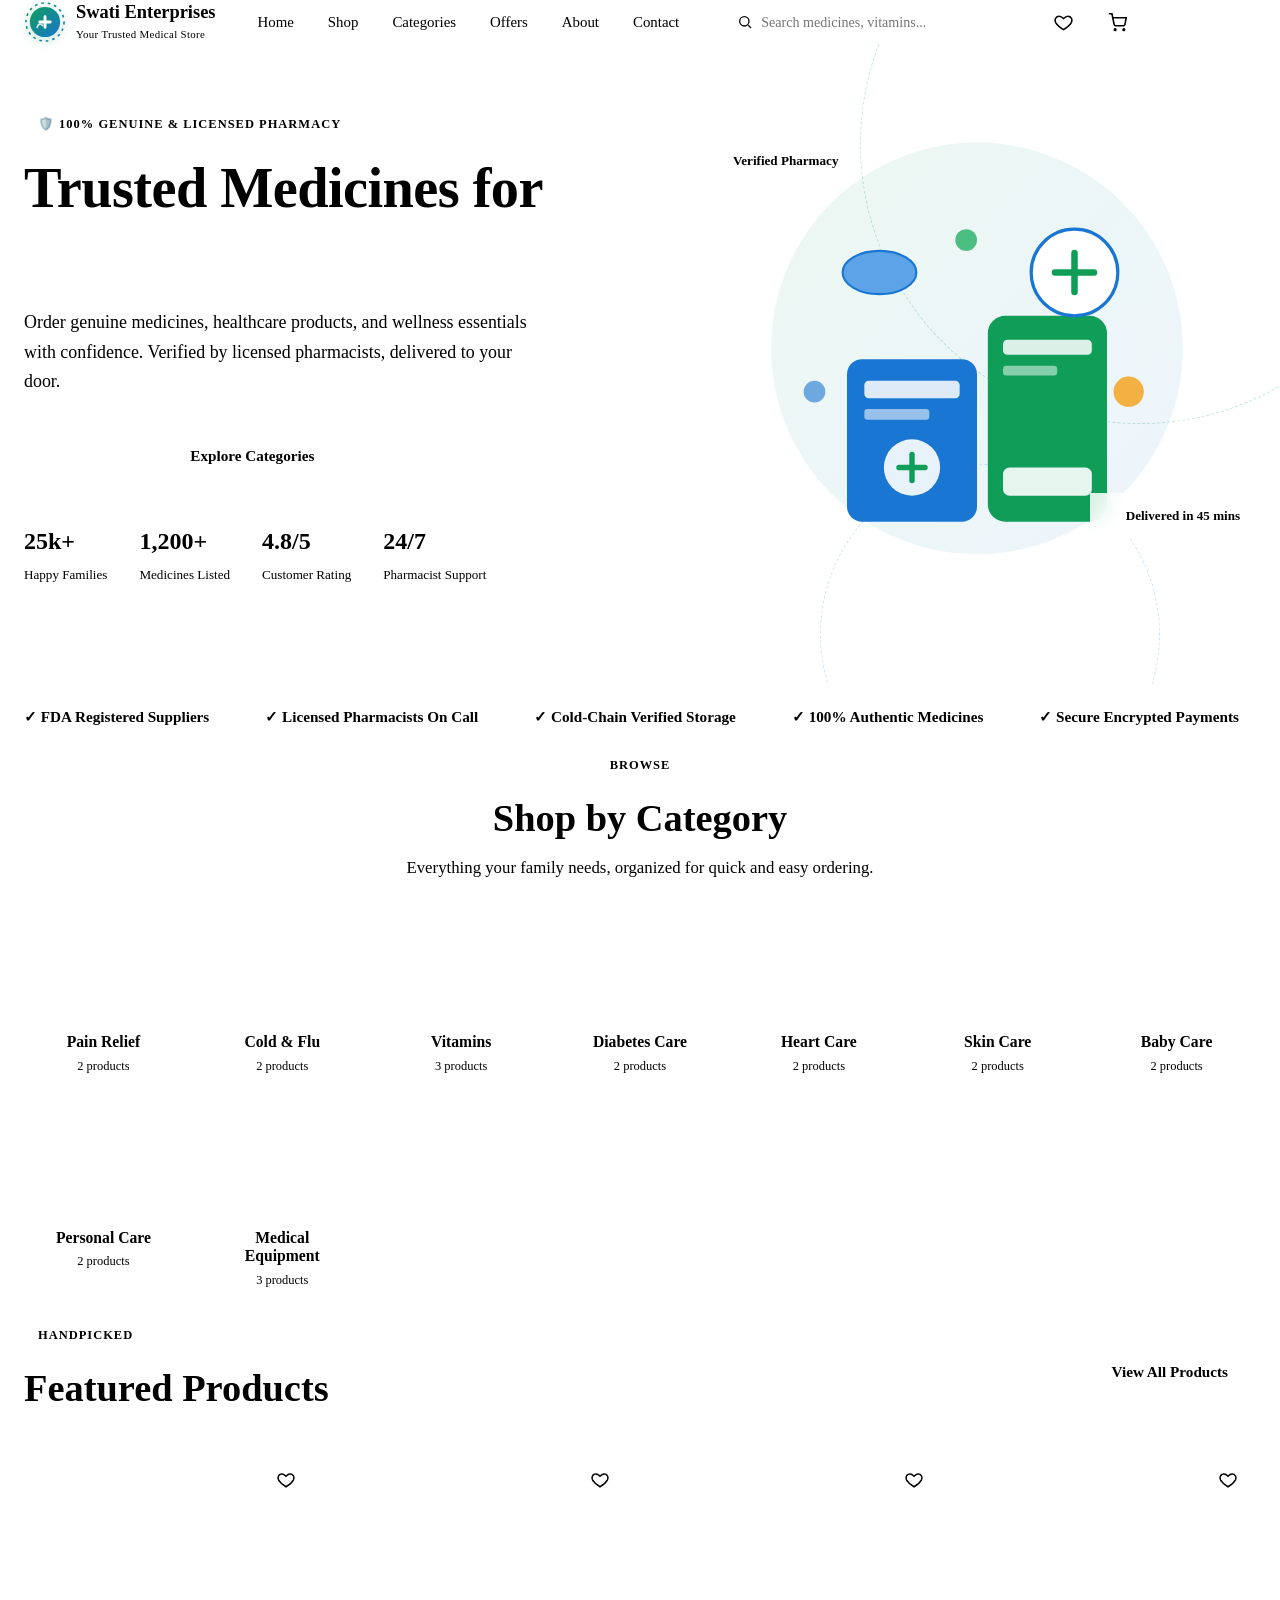
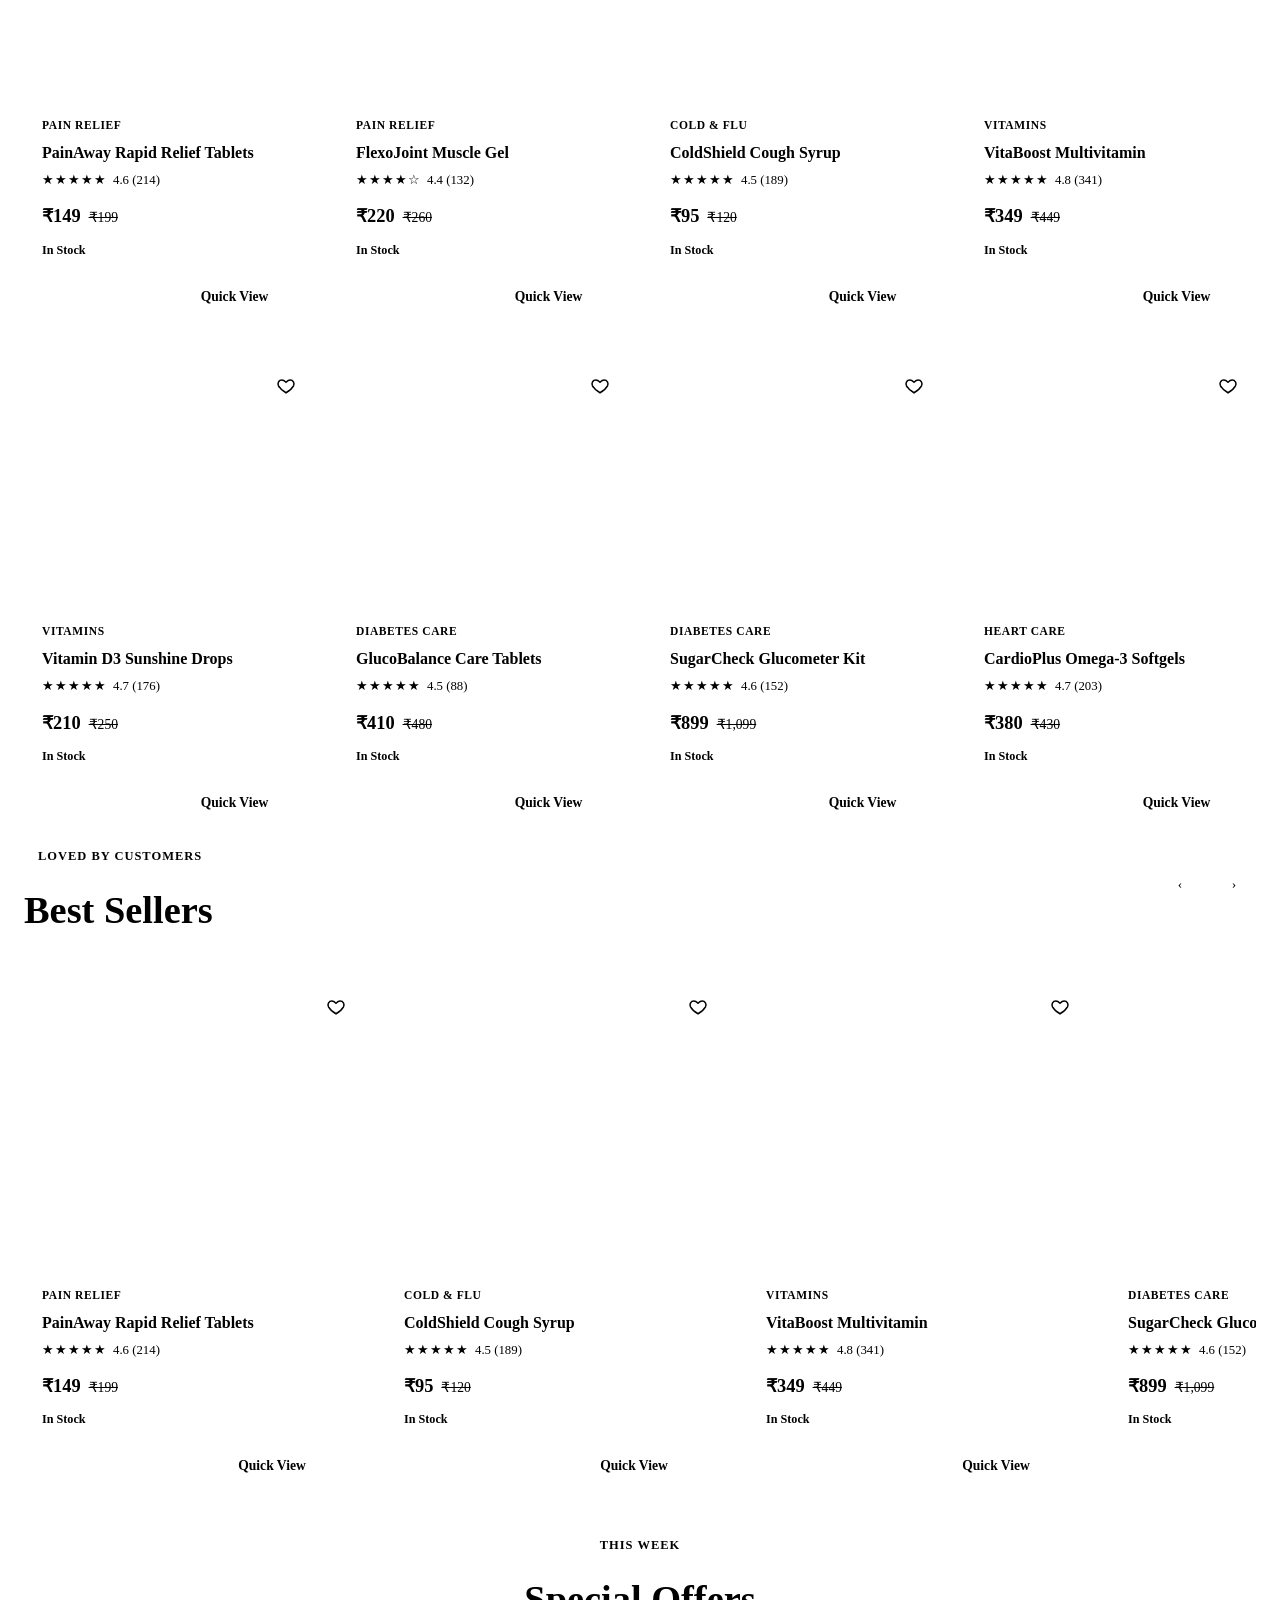
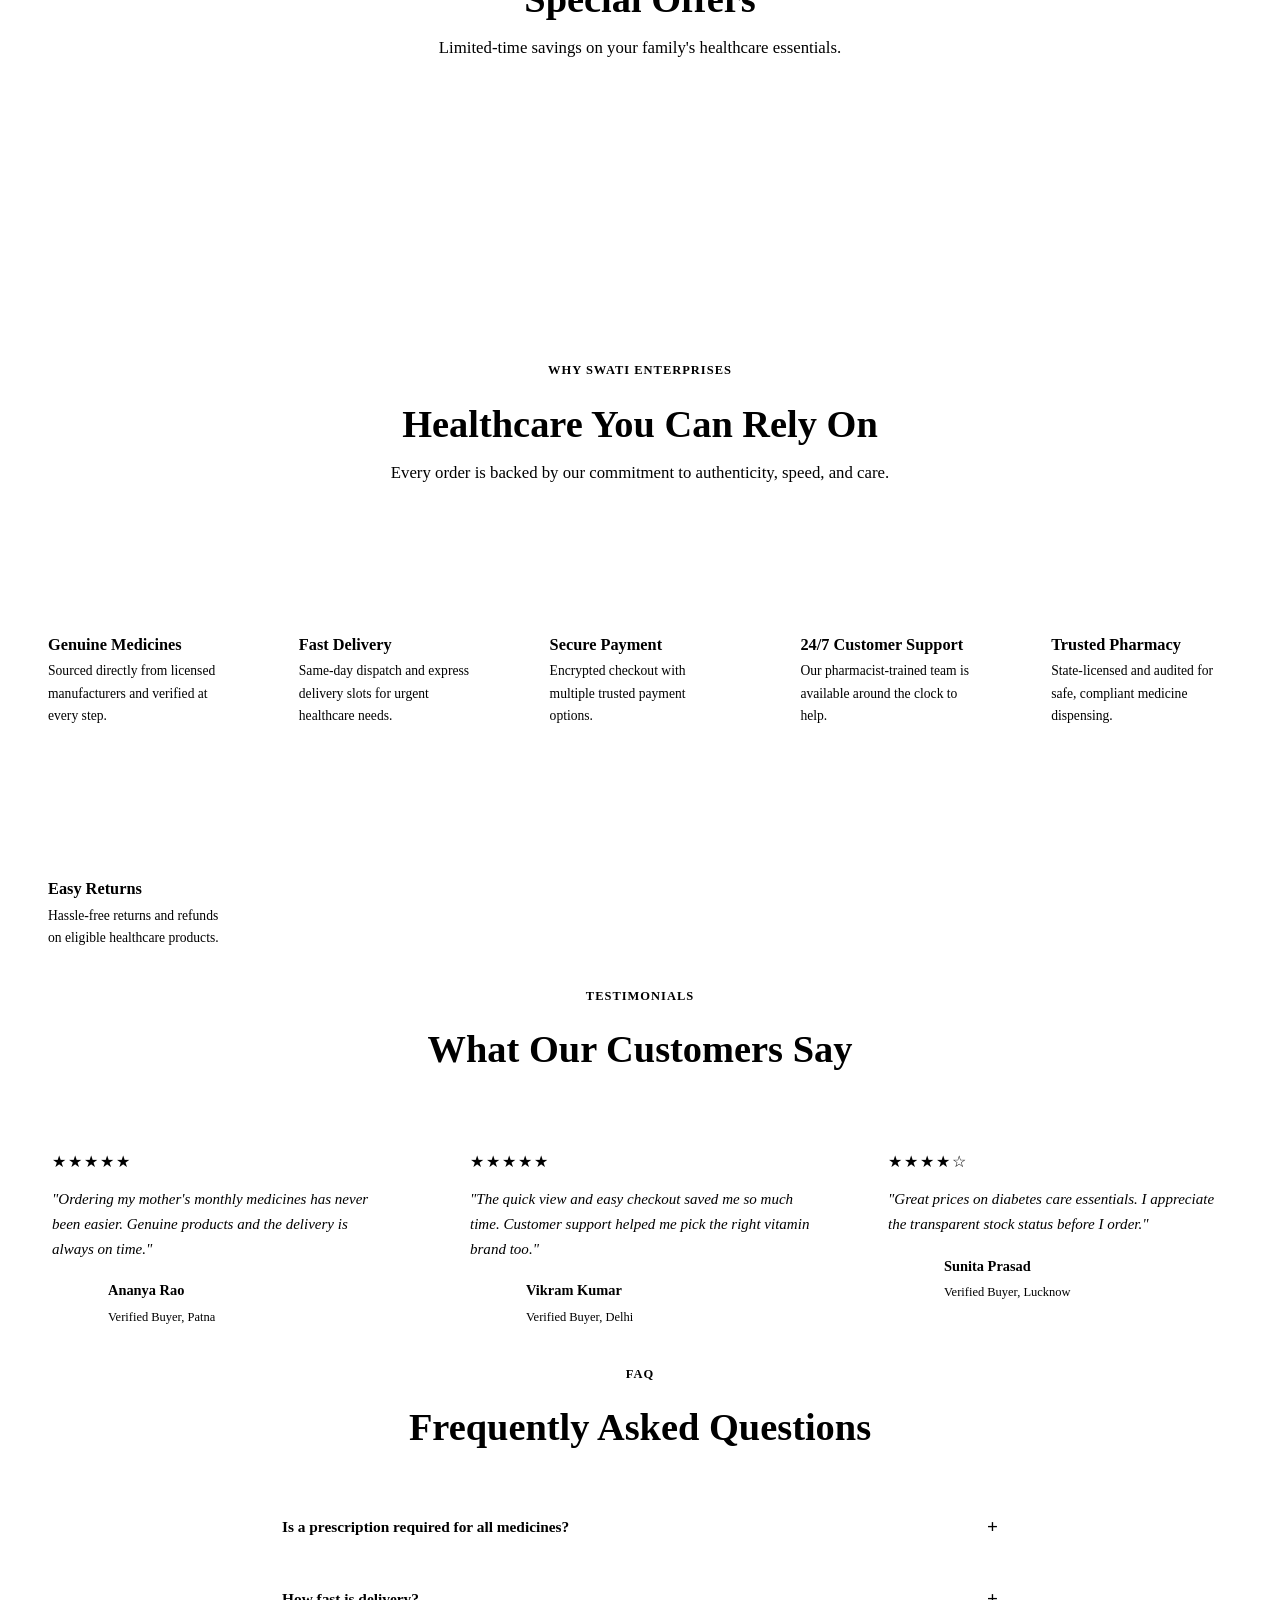
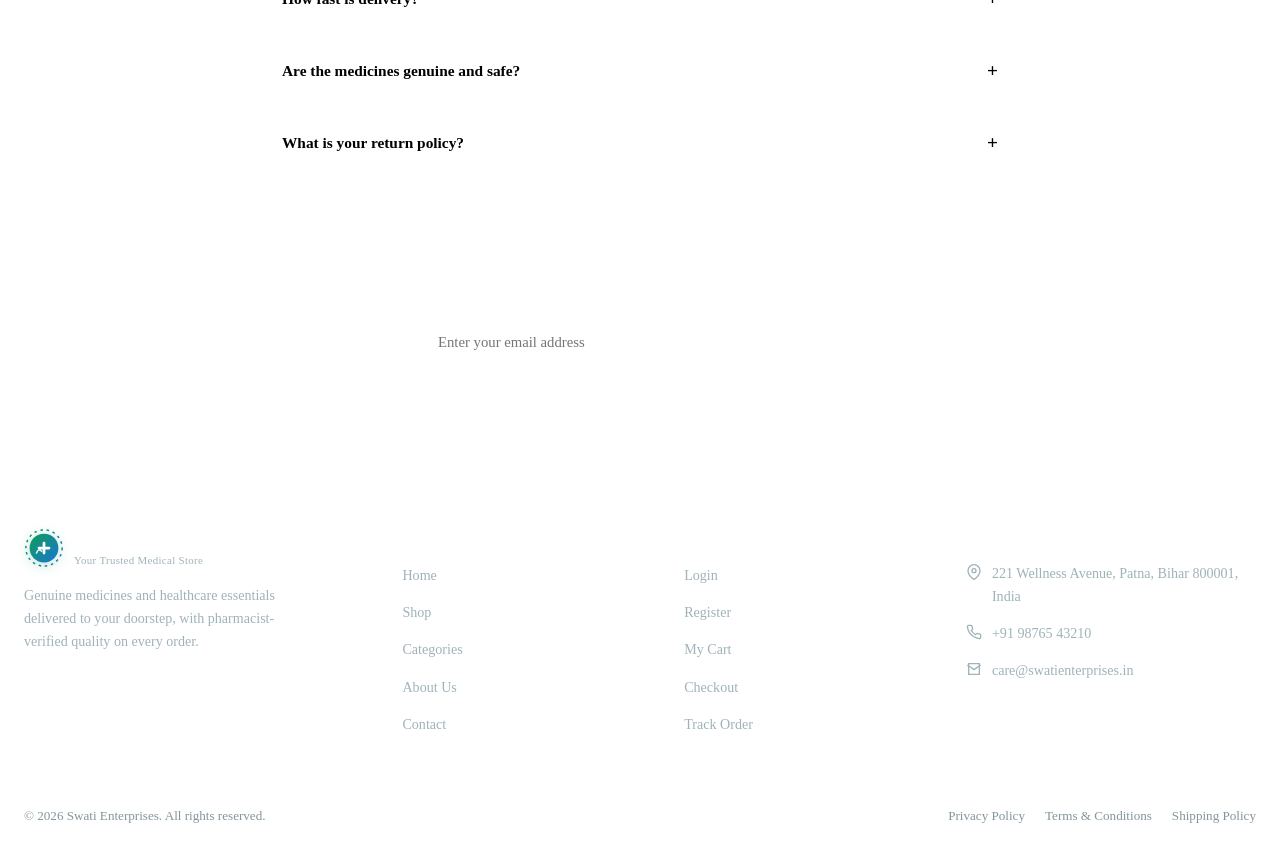
==== index.html @ 9cc84d01 "Initial commit Created from https://vercel.com/new" ====
<!DOCTYPE html>
<html lang="en">
<head>
<meta charset="UTF-8">
<meta name="viewport" content="width=device-width, initial-scale=1.0">
<title>Home | Swati Enterprises</title>
<meta name="description" content="Swati Enterprises is your trusted online pharmacy for genuine medicines, vitamins, and healthcare essentials with fast, reliable delivery.">
<meta name="theme-color" content="#0F9D58">
<link rel="preconnect" href="https://fonts.googleapis.com">
<link href="https://fonts.googleapis.com/css2?family=Poppins:wght@400;500;600;700;800&family=Inter:wght@400;500;600;700&display=swap" rel="stylesheet">
<link rel="stylesheet" href="css/style.css">
<link rel="stylesheet" href="css/animations.css">
<link rel="stylesheet" href="css/responsive.css">
</head>
<body data-page="home">
<a href="#main" class="skip-link">Skip to content</a>

<div class="page-loader" id="pageLoader">
  <div class="loader-logo"><svg class="logo-mark" width="60" height="60" viewBox="0 0 64 64" xmlns="http://www.w3.org/2000/svg">
      <defs><linearGradient id="logoGradL" x1="0" y1="0" x2="1" y2="1">
        <stop offset="0%" stop-color="#0F9D58"/><stop offset="100%" stop-color="#1976D2"/>
      </linearGradient></defs>
      <circle cx="32" cy="32" r="29" fill="none" stroke="url(#logoGradL)" stroke-width="2.4" stroke-dasharray="4 6"/>
      <circle cx="32" cy="32" r="23" fill="url(#logoGradL)"/>
      <path d="M24 32 h16 M32 24 v16" stroke="#ffffff" stroke-width="4.4" stroke-linecap="round"/>
      <path d="M20 40 q3 -8 8 -3" stroke="#ffffff" stroke-width="2.6" stroke-linecap="round" fill="none" opacity="0.85"/>
    </svg></div>
  <div class="loader-bar"><span></span></div>
</div>

<header class="navbar" id="navbar">
  <div class="container nav-inner">
    <a href="index.html" class="brand" aria-label="Swati Enterprises home">
      <svg class="logo-mark" width="42" height="42" viewBox="0 0 64 64" xmlns="http://www.w3.org/2000/svg">
      <defs><linearGradient id="logoGradL" x1="0" y1="0" x2="1" y2="1">
        <stop offset="0%" stop-color="#0F9D58"/><stop offset="100%" stop-color="#1976D2"/>
      </linearGradient></defs>
      <circle cx="32" cy="32" r="29" fill="none" stroke="url(#logoGradL)" stroke-width="2.4" stroke-dasharray="4 6"/>
      <circle cx="32" cy="32" r="23" fill="url(#logoGradL)"/>
      <path d="M24 32 h16 M32 24 v16" stroke="#ffffff" stroke-width="4.4" stroke-linecap="round"/>
      <path d="M20 40 q3 -8 8 -3" stroke="#ffffff" stroke-width="2.6" stroke-linecap="round" fill="none" opacity="0.85"/>
    </svg>
      <span><span class="brand-name">Swati Enterprises</span><span class="brand-tag">Your Trusted Medical Store</span></span>
    </a>
    <nav aria-label="Primary">
      <ul class="nav-links" id="navLinks">
        <li><a href="index.html" class="active">Home</a></li>
        <li><a href="shop.html">Shop</a></li>
        <li><a href="categories.html">Categories</a></li>
        <li><a href="shop.html?filter=offers">Offers</a></li>
        <li><a href="about.html">About</a></li>
        <li><a href="contact.html">Contact</a></li>
      </ul>
    </nav>
    <div class="nav-search" role="search">
      <svg width="16" height="16" viewBox="0 0 24 24" fill="none" stroke="currentColor" stroke-width="2"><circle cx="11" cy="11" r="7"/><path d="M21 21l-4.3-4.3"/></svg>
      <input type="text" id="navSearchInput" placeholder="Search medicines, vitamins..." aria-label="Search products" autocomplete="off">
      <div class="search-suggest" id="navSearchSuggest"></div>
    </div>
    <div class="nav-actions">
      <button class="theme-toggle" id="themeToggle" aria-label="Toggle dark mode" title="Toggle dark / light mode">
        <span class="knob">
          <svg width="12" height="12" viewBox="0 0 24 24" fill="currentColor"><path d="M12 3a9 9 0 1 0 9 9c0-.46-.04-.92-.1-1.36A5.4 5.4 0 0 1 12 3z"/></svg>
        </span>
      </button>
      <a href="wishlist-note.html" onclick="return false;" class="btn-icon icon-badge" aria-label="Wishlist" title="Wishlist">
        <svg width="19" height="19" viewBox="0 0 24 24" fill="none" stroke="currentColor" stroke-width="2"><path d="M12 21s-7.5-4.6-10-9.3C0.3 7.9 2.6 4 6.4 4c2 0 3.6 1 5.6 3 2-2 3.6-3 5.6-3 3.8 0 6.1 3.9 4.4 7.7C19.5 16.4 12 21 12 21z"/></svg>
        <span class="count" id="wishIconBadge" data-wish-count style="display:none;">0</span>
      </a>
      <a href="cart.html" class="btn-icon icon-badge" aria-label="Cart" title="Cart">
        <svg width="19" height="19" viewBox="0 0 24 24" fill="none" stroke="currentColor" stroke-width="2"><circle cx="9" cy="21" r="1"/><circle cx="20" cy="21" r="1"/><path d="M1 1h4l2.7 13.4a2 2 0 0 0 2 1.6h9.7a2 2 0 0 0 2-1.6L23 6H6"/></svg>
        <span class="count" id="cartIconBadge" data-cart-count style="display:none;">0</span>
      </a>
      <a href="login.html" class="btn btn-primary btn-sm">Login</a>
      <button class="nav-toggle" id="navToggle" aria-label="Toggle menu" aria-expanded="false"><span></span></button>
    </div>
  </div>
</header>

<main id="main">

<section class="hero">
  <div class="hero-ring r1"></div>
  <div class="hero-ring r2"></div>
  <div class="container hero-grid">
    <div class="hero-copy reveal">
      <span class="eyebrow">🛡️ 100% Genuine &amp; Licensed Pharmacy</span>
      <h1>Trusted Medicines for <span class="grad-text">Every Family</span></h1>
      <p>Order genuine medicines, healthcare products, and wellness essentials with confidence. Verified by licensed pharmacists, delivered to your door.</p>
      <div class="hero-cta">
        <a href="shop.html" class="btn btn-primary">Shop Now</a>
        <a href="categories.html" class="btn btn-outline">Explore Categories</a>
      </div>
      <div class="hero-stats">
        <div><strong>25k+</strong><span>Happy Families</span></div>
        <div><strong>1,200+</strong><span>Medicines Listed</span></div>
        <div><strong>4.8/5</strong><span>Customer Rating</span></div>
        <div><strong>24/7</strong><span>Pharmacist Support</span></div>
      </div>
    </div>
    <div class="hero-visual reveal">
      <svg viewBox="0 0 480 440" xmlns="http://www.w3.org/2000/svg">
        <defs>
          <linearGradient id="heroG1" x1="0" y1="0" x2="1" y2="1">
            <stop offset="0%" stop-color="#0F9D58"/><stop offset="100%" stop-color="#1976D2"/>
          </linearGradient>
        </defs>
        <circle cx="240" cy="220" r="190" fill="url(#heroG1)" opacity="0.08"/>
        <rect x="120" y="230" width="120" height="150" rx="14" fill="#1976D2"/>
        <rect x="136" y="250" width="88" height="16" rx="4" fill="#ffffff" opacity="0.85"/>
        <rect x="136" y="276" width="60" height="10" rx="3" fill="#ffffff" opacity="0.55"/>
        <circle cx="180" cy="330" r="26" fill="#ffffff" opacity="0.9"/>
        <path d="M180 318 v24 M168 330 h24" stroke="#0F9D58" stroke-width="5" stroke-linecap="round"/>
        <rect x="250" y="190" width="110" height="190" rx="16" fill="#0F9D58"/>
        <rect x="264" y="212" width="82" height="14" rx="4" fill="#ffffff" opacity="0.85"/>
        <rect x="264" y="236" width="50" height="9" rx="3" fill="#ffffff" opacity="0.5"/>
        <rect x="264" y="330" width="82" height="26" rx="6" fill="#ffffff" opacity="0.9"/>
        <circle cx="330" cy="150" r="40" fill="#ffffff" stroke="#1976D2" stroke-width="3"/>
        <path d="M330 132 v36 M312 150 h36" stroke="#0F9D58" stroke-width="6" stroke-linecap="round"/>
        <ellipse cx="150" cy="150" rx="34" ry="20" fill="#5CA3E8"/>
        <ellipse cx="150" cy="150" rx="34" ry="20" fill="none" stroke="#1976D2" stroke-width="2"/>
        <circle cx="230" cy="120" r="10" fill="#4CBE82"/>
        <circle cx="380" cy="260" r="14" fill="#F5A623" opacity="0.85"/>
        <circle cx="90" cy="260" r="10" fill="#1976D2" opacity="0.6"/>
      </svg>
      <div class="float-card f1"><span class="dot"></span> Verified Pharmacy</div>
      <div class="float-card f2"><span class="dot blue"></span> Delivered in 45 mins</div>
    </div>
  </div>
</section>

<div class="trust-strip">
  <div class="container">
    <div class="trust-track">
      <span>✓ FDA Registered Suppliers</span><span>✓ Licensed Pharmacists On Call</span><span>✓ Cold-Chain Verified Storage</span>
      <span>✓ 100% Authentic Medicines</span><span>✓ Secure Encrypted Payments</span><span>✓ Same-Day City Delivery</span>
      <span>✓ FDA Registered Suppliers</span><span>✓ Licensed Pharmacists On Call</span><span>✓ Cold-Chain Verified Storage</span>
      <span>✓ 100% Authentic Medicines</span><span>✓ Secure Encrypted Payments</span><span>✓ Same-Day City Delivery</span>
    </div>
  </div>
</div>

<section>
  <div class="container">
    <div class="section-head reveal">
      <span class="eyebrow">Browse</span>
      <h2>Shop by Category</h2>
      <p>Everything your family needs, organized for quick and easy ordering.</p>
    </div>
    <div class="cat-grid" id="catGridHome"></div>
  </div>
</section>

<section class="bg-soft">
  <div class="container">
    <div class="divider-row reveal">
      <div class="section-head left" style="margin:0;">
        <span class="eyebrow">Handpicked</span>
        <h2>Featured Products</h2>
      </div>
      <a href="shop.html" class="btn btn-outline">View All Products</a>
    </div>
    <div class="product-grid" id="featuredGrid"></div>
  </div>
</section>

<section>
  <div class="container">
    <div class="divider-row reveal">
      <div class="section-head left" style="margin:0;">
        <span class="eyebrow">Loved by customers</span>
        <h2>Best Sellers</h2>
      </div>
      <div class="slider-nav">
        <button class="btn-icon" id="bsPrev" aria-label="Previous">‹</button>
        <button class="btn-icon" id="bsNext" aria-label="Next">›</button>
      </div>
    </div>
    <div class="slider-wrap">
      <div class="slider-track" id="bestSellerTrack"></div>
    </div>
  </div>
</section>

<section class="bg-soft">
  <div class="container">
    <div class="section-head reveal">
      <span class="eyebrow">This week</span>
      <h2>Special Offers</h2>
      <p>Limited-time savings on your family's healthcare essentials.</p>
    </div>
    <div class="offer-grid reveal">
      <div class="offer-banner b1">
        <h3>Flat 25% Off on Vitamins</h3>
        <p>Build daily immunity with our top-rated multivitamin range.</p>
        <a href="shop.html" class="btn">Shop Vitamins</a>
      </div>
      <div class="offer-banner b2">
        <h3>Free Delivery Above ₹999</h3>
        <p>No delivery charges on qualifying healthcare orders, every day.</p>
        <a href="shop.html" class="btn">Start Shopping</a>
      </div>
    </div>
  </div>
</section>

<section>
  <div class="container">
    <div class="section-head reveal">
      <span class="eyebrow">Why Swati Enterprises</span>
      <h2>Healthcare You Can Rely On</h2>
      <p>Every order is backed by our commitment to authenticity, speed, and care.</p>
    </div>
    <div class="feature-grid reveal">
      <div class="feature-card">
        <div class="feature-icon"><svg width="24" height="24" viewBox="0 0 24 24" fill="none" stroke="#fff" stroke-width="2"><path d="M12 2l8 4v6c0 5-3.5 8.5-8 10-4.5-1.5-8-5-8-10V6z"/><path d="M9 12l2 2 4-4"/></svg></div>
        <h3>Genuine Medicines</h3>
        <p>Sourced directly from licensed manufacturers and verified at every step.</p>
      </div>
      <div class="feature-card">
        <div class="feature-icon"><svg width="24" height="24" viewBox="0 0 24 24" fill="none" stroke="#fff" stroke-width="2"><path d="M13 2 3 14h7l-1 8 10-12h-7z"/></svg></div>
        <h3>Fast Delivery</h3>
        <p>Same-day dispatch and express delivery slots for urgent healthcare needs.</p>
      </div>
      <div class="feature-card">
        <div class="feature-icon"><svg width="24" height="24" viewBox="0 0 24 24" fill="none" stroke="#fff" stroke-width="2"><rect x="4" y="10" width="16" height="10" rx="2"/><path d="M8 10V7a4 4 0 0 1 8 0v3"/></svg></div>
        <h3>Secure Payment</h3>
        <p>Encrypted checkout with multiple trusted payment options.</p>
      </div>
      <div class="feature-card">
        <div class="feature-icon"><svg width="24" height="24" viewBox="0 0 24 24" fill="none" stroke="#fff" stroke-width="2"><path d="M22 16.9v3a2 2 0 0 1-2.2 2 19.8 19.8 0 0 1-8.6-3.1 19.5 19.5 0 0 1-6-6 19.8 19.8 0 0 1-3.1-8.6A2 2 0 0 1 4.1 2h3a2 2 0 0 1 2 1.7c.1.9.3 1.8.6 2.7a2 2 0 0 1-.5 2.1L8 9.7a16 16 0 0 0 6.3 6.3l1.2-1.2a2 2 0 0 1 2.1-.5c.9.3 1.8.5 2.7.6a2 2 0 0 1 1.7 2.1z"/></svg></div>
        <h3>24/7 Customer Support</h3>
        <p>Our pharmacist-trained team is available around the clock to help.</p>
      </div>
      <div class="feature-card">
        <div class="feature-icon"><svg width="24" height="24" viewBox="0 0 24 24" fill="none" stroke="#fff" stroke-width="2"><path d="M12 2l8 4v6c0 5-3.5 8.5-8 10-4.5-1.5-8-5-8-10V6z"/></svg></div>
        <h3>Trusted Pharmacy</h3>
        <p>State-licensed and audited for safe, compliant medicine dispensing.</p>
      </div>
      <div class="feature-card">
        <div class="feature-icon"><svg width="24" height="24" viewBox="0 0 24 24" fill="none" stroke="#fff" stroke-width="2"><path d="M3 12a9 9 0 1 0 9-9"/><path d="M3 4v5h5"/></svg></div>
        <h3>Easy Returns</h3>
        <p>Hassle-free returns and refunds on eligible healthcare products.</p>
      </div>
    </div>
  </div>
</section>

<section class="bg-soft">
  <div class="container">
    <div class="section-head reveal">
      <span class="eyebrow">Testimonials</span>
      <h2>What Our Customers Say</h2>
    </div>
    <div class="testi-grid reveal">
      <div class="testi-card">
        <div class="testi-stars">★★★★★</div>
        <p>"Ordering my mother's monthly medicines has never been easier. Genuine products and the delivery is always on time."</p>
        <div class="testi-user"><div class="testi-avatar">AR</div><div><strong>Ananya Rao</strong><span>Verified Buyer, Patna</span></div></div>
      </div>
      <div class="testi-card">
        <div class="testi-stars">★★★★★</div>
        <p>"The quick view and easy checkout saved me so much time. Customer support helped me pick the right vitamin brand too."</p>
        <div class="testi-user"><div class="testi-avatar">VK</div><div><strong>Vikram Kumar</strong><span>Verified Buyer, Delhi</span></div></div>
      </div>
      <div class="testi-card">
        <div class="testi-stars">★★★★☆</div>
        <p>"Great prices on diabetes care essentials. I appreciate the transparent stock status before I order."</p>
        <div class="testi-user"><div class="testi-avatar">SP</div><div><strong>Sunita Prasad</strong><span>Verified Buyer, Lucknow</span></div></div>
      </div>
    </div>
  </div>
</section>

<section>
  <div class="container">
    <div class="section-head reveal">
      <span class="eyebrow">FAQ</span>
      <h2>Frequently Asked Questions</h2>
    </div>
    <div class="faq-list reveal">
      <div class="faq-item">
        <button class="faq-q">Is a prescription required for all medicines? <span class="plus">+</span></button>
        <div class="faq-a"><p>Prescription-only medicines require a valid upload during checkout. Over-the-counter wellness products can be ordered freely.</p></div>
      </div>
      <div class="faq-item">
        <button class="faq-q">How fast is delivery? <span class="plus">+</span></button>
        <div class="faq-a"><p>Most orders are delivered within 45 minutes to 24 hours depending on your location and product availability.</p></div>
      </div>
      <div class="faq-item">
        <button class="faq-q">Are the medicines genuine and safe? <span class="plus">+</span></button>
        <div class="faq-a"><p>Yes. Every product is sourced from licensed distributors and checked by our in-house pharmacist team before dispatch.</p></div>
      </div>
      <div class="faq-item">
        <button class="faq-q">What is your return policy? <span class="plus">+</span></button>
        <div class="faq-a"><p>Unopened, undamaged products can be returned within 7 days. Medicines are non-returnable once the seal is broken, per pharmacy regulation.</p></div>
      </div>
    </div>
  </div>
</section>

<section>
  <div class="container">
    <div class="newsletter reveal">
      <h2>Stay Updated on Health &amp; Offers</h2>
      <p>Subscribe for wellness tips, new arrivals, and exclusive discounts.</p>
      <form class="newsletter-form" id="newsletterForm">
        <input type="email" placeholder="Enter your email address" required aria-label="Email address">
        <button class="btn" type="submit">Subscribe</button>
      </form>
    </div>
  </div>
</section>

</main>

<footer class="footer">
  <div class="container">
    <div class="footer-grid">
      <div class="footer-brand">
        <a href="index.html" class="brand">
          <svg class="logo-mark" width="40" height="40" viewBox="0 0 64 64" xmlns="http://www.w3.org/2000/svg">
      <defs><linearGradient id="logoGradL" x1="0" y1="0" x2="1" y2="1">
        <stop offset="0%" stop-color="#0F9D58"/><stop offset="100%" stop-color="#1976D2"/>
      </linearGradient></defs>
      <circle cx="32" cy="32" r="29" fill="none" stroke="url(#logoGradL)" stroke-width="2.4" stroke-dasharray="4 6"/>
      <circle cx="32" cy="32" r="23" fill="url(#logoGradL)"/>
      <path d="M24 32 h16 M32 24 v16" stroke="#ffffff" stroke-width="4.4" stroke-linecap="round"/>
      <path d="M20 40 q3 -8 8 -3" stroke="#ffffff" stroke-width="2.6" stroke-linecap="round" fill="none" opacity="0.85"/>
    </svg>
          <span><span class="brand-name">Swati Enterprises</span><span class="brand-tag">Your Trusted Medical Store</span></span>
        </a>
        <p class="desc">Genuine medicines and healthcare essentials delivered to your doorstep, with pharmacist-verified quality on every order.</p>
        <div class="social-row">
          <a href="#" aria-label="Facebook"><svg width="16" height="16" viewBox="0 0 24 24" fill="#fff"><path d="M22 12a10 10 0 1 0-11.6 9.9v-7H7.9V12h2.5V9.8c0-2.5 1.5-3.9 3.8-3.9 1.1 0 2.2.2 2.2.2v2.4h-1.3c-1.2 0-1.6.8-1.6 1.6V12h2.8l-.4 2.9h-2.4v7A10 10 0 0 0 22 12z"/></svg></a>
          <a href="#" aria-label="Instagram"><svg width="16" height="16" viewBox="0 0 24 24" fill="none" stroke="#fff" stroke-width="2"><rect x="3" y="3" width="18" height="18" rx="5"/><circle cx="12" cy="12" r="4"/><circle cx="17.5" cy="6.5" r="1"/></svg></a>
          <a href="#" aria-label="Twitter"><svg width="16" height="16" viewBox="0 0 24 24" fill="#fff"><path d="M23 4.9a9.3 9.3 0 0 1-2.6.7 4.5 4.5 0 0 0 2-2.5c-.9.5-1.9.9-2.9 1.1A4.5 4.5 0 0 0 11.9 8.5 12.8 12.8 0 0 1 2.7 3.8a4.5 4.5 0 0 0 1.4 6 4.4 4.4 0 0 1-2-.6v.1a4.5 4.5 0 0 0 3.6 4.4 4.5 4.5 0 0 1-2 .1 4.5 4.5 0 0 0 4.2 3.1A9 9 0 0 1 1 19.5a12.8 12.8 0 0 0 6.9 2c8.3 0 12.8-6.9 12.8-12.8v-.6A9.2 9.2 0 0 0 23 4.9z"/></svg></a>
          <a href="#" aria-label="YouTube"><svg width="16" height="16" viewBox="0 0 24 24" fill="#fff"><path d="M23 12s0-3.4-.4-5a3 3 0 0 0-2.1-2C18.9 4.5 12 4.5 12 4.5s-6.9 0-8.5.5a3 3 0 0 0-2.1 2C1 8.6 1 12 1 12s0 3.4.4 5a3 3 0 0 0 2.1 2c1.6.5 8.5.5 8.5.5s6.9 0 8.5-.5a3 3 0 0 0 2.1-2c.4-1.6.4-5 .4-5zM9.8 15.5v-7l6 3.5z"/></svg></a>
        </div>
      </div>
      <div>
        <h4>Quick Links</h4>
        <ul class="footer-links">
          <li><a href="index.html">Home</a></li>
          <li><a href="shop.html">Shop</a></li>
          <li><a href="categories.html">Categories</a></li>
          <li><a href="about.html">About Us</a></li>
          <li><a href="contact.html">Contact</a></li>
        </ul>
      </div>
      <div>
        <h4>My Account</h4>
        <ul class="footer-links">
          <li><a href="login.html">Login</a></li>
          <li><a href="register.html">Register</a></li>
          <li><a href="cart.html">My Cart</a></li>
          <li><a href="checkout.html">Checkout</a></li>
          <li><a href="contact.html">Track Order</a></li>
        </ul>
      </div>
      <div>
        <h4>Get in Touch</h4>
        <ul class="footer-contact">
          <li><svg width="16" height="16" viewBox="0 0 24 24" fill="none" stroke="currentColor" stroke-width="2"><path d="M21 10c0 7-9 13-9 13S3 17 3 10a9 9 0 0 1 18 0z"/><circle cx="12" cy="10" r="3"/></svg> 221 Wellness Avenue, Patna, Bihar 800001, India</li>
          <li><svg width="16" height="16" viewBox="0 0 24 24" fill="none" stroke="currentColor" stroke-width="2"><path d="M22 16.9v3a2 2 0 0 1-2.2 2 19.8 19.8 0 0 1-8.6-3.1 19.5 19.5 0 0 1-6-6 19.8 19.8 0 0 1-3.1-8.6A2 2 0 0 1 4.1 2h3a2 2 0 0 1 2 1.7c.1.9.3 1.8.6 2.7a2 2 0 0 1-.5 2.1L8 9.7a16 16 0 0 0 6.3 6.3l1.2-1.2a2 2 0 0 1 2.1-.5c.9.3 1.8.5 2.7.6a2 2 0 0 1 1.7 2.1z"/></svg> +91 98765 43210</li>
          <li><svg width="16" height="16" viewBox="0 0 24 24" fill="none" stroke="currentColor" stroke-width="2"><path d="M4 4h16v16H4z"/><path d="M22 6l-10 7L2 6"/></svg> care@swatienterprises.in</li>
        </ul>
      </div>
    </div>
    <div class="footer-bottom">
      <span>© 2026 Swati Enterprises. All rights reserved.</span>
      <div class="legal">
        <a href="#">Privacy Policy</a>
        <a href="#">Terms &amp; Conditions</a>
        <a href="#">Shipping Policy</a>
      </div>
    </div>
  </div>
</footer>

<div class="modal-overlay" id="quickViewOverlay">
  <div class="modal-box">
    <button class="modal-close" id="quickViewClose" aria-label="Close quick view">✕</button>
    <div id="quickViewBody"></div>
  </div>
</div>

<div class="toast-stack" id="toastStack"></div>
<button class="scroll-top" id="scrollTopBtn" aria-label="Scroll to top">
  <svg width="18" height="18" viewBox="0 0 24 24" fill="none" stroke="currentColor" stroke-width="2.4"><path d="M12 19V5M5 12l7-7 7 7"/></svg>
</button>

<script src="js/products.js"></script>
<script src="js/wishlist.js"></script>
<script src="js/cart.js"></script>
<script src="js/search.js"></script>
<script src="js/app.js"></script>
<script>
document.addEventListener("DOMContentLoaded", () => {
  // Category cards
  const cats = [...new Set(PRODUCTS.map(p => p.category))];
  const catGrid = document.getElementById("catGridHome");
  catGrid.innerHTML = cats.map(c => {
    const count = getProductsByCategory(c).length;
    const iconKey = CATEGORY_ICONS[c] || "pill";
    return `<a href="shop.html?category=${encodeURIComponent(c)}" class="cat-card reveal in">
      <div class="cat-icon">${categoryIconSVG(iconKey)}</div>
      <h3>${c}</h3><p>${count} products</p>
    </a>`;
  }).join("");

  // Featured products
  renderGrid(document.getElementById("featuredGrid"), PRODUCTS.filter(p => p.featured).slice(0, 8));

  // Best sellers slider
  const bs = PRODUCTS.filter(p => p.bestSeller);
  document.getElementById("bestSellerTrack").innerHTML = bs.map(productCardHTML).join("");
  bindSlider("bestSellerTrack", "bsPrev", "bsNext");
});
</script>
</body>
</html>
---- css/style.css ----
/* ===========================================================
   SWATI ENTERPRISES — CORE STYLESHEET
   Premium pharmacy e-commerce design system.
   Design inspiration: Apple · Stripe · Linear · 1mg
   =========================================================== */

/* ---------- Reset ---------- */
*, *::before, *::after { box-sizing: border-box; margin: 0; padding: 0; }
html { scroll-behavior: smooth; }
body {
  font-family: var(--font-body);
  color: var(--ink);
  background: var(--bg);
  line-height: 1.65;
  -webkit-font-smoothing: antialiased;
  -moz-osx-font-smoothing: grayscale;
  overflow-x: hidden;
  transition: background var(--transition), color var(--transition);
}
img { max-width: 100%; display: block; }
a { color: inherit; text-decoration: none; }
ul { list-style: none; }
button { font-family: inherit; cursor: pointer; border: none; background: none; }
input, select, textarea { font-family: inherit; font-size: 1rem; }
h1, h2, h3, h4, h5 { font-family: var(--font-display); color: var(--ink); line-height: 1.2; font-weight: 600; }
:focus-visible { outline: 3px solid var(--primary); outline-offset: 2px; border-radius: 4px; }
::selection { background: rgba(15,157,88,0.18); color: var(--ink); }
.container { max-width: var(--maxw); margin: 0 auto; padding: 0 24px; }
section { padding: var(--sp-4xl) 0; }
.skip-link {
  position: absolute; left: -999px; top: 0;
  background: var(--primary); color: #fff; padding: 12px 20px;
  z-index: 999; border-radius: 0 0 8px 0; font-weight: 600;
}
.skip-link:focus { left: 0; }

/* ---------- Typography helpers ---------- */
.eyebrow {
  display: inline-flex; align-items: center; gap: 8px;
  font-size: 0.78rem; font-weight: 600; letter-spacing: 0.08em; text-transform: uppercase;
  color: var(--primary-dark); background: var(--mint-100);
  padding: 6px 14px; border-radius: var(--r-pill); margin-bottom: 14px;
}
.section-head { max-width: 640px; margin: 0 auto 48px; text-align: center; }
.section-head h2 { font-size: clamp(1.8rem, 3vw, 2.5rem); margin-bottom: 12px; }
.section-head p { color: var(--slate-2); font-size: 1.05rem; }
.section-head.left { margin: 0 0 40px; text-align: left; }
.grad-text {
  background: var(--grad-brand); -webkit-background-clip: text; background-clip: text; color: transparent;
}

/* ---------- Buttons ---------- */
.btn {
  display: inline-flex; align-items: center; justify-content: center; gap: 8px;
  padding: 14px 28px; border-radius: var(--r-md); font-weight: 600; font-size: 0.95rem;
  transition: transform var(--transition), box-shadow var(--transition), background var(--transition), color var(--transition);
  white-space: nowrap; position: relative; overflow: hidden;
}
.btn:active { transform: translateY(1px) scale(0.98); }
.btn-primary { background: var(--grad-brand); color: #fff; box-shadow: var(--shadow-sm); }
.btn-primary:hover { box-shadow: var(--shadow-md); transform: translateY(-2px); }
.btn-outline { background: transparent; color: var(--primary-dark); border: 1.5px solid var(--primary); }
.btn-outline:hover { background: var(--mint-50); transform: translateY(-2px); }
.btn-ghost { background: var(--mint-50); color: var(--primary-dark); }
.btn-ghost:hover { background: var(--mint-100); }
.btn-blue { background: var(--secondary); color: #fff; box-shadow: var(--shadow-sm); }
.btn-blue:hover { background: var(--secondary-dark); transform: translateY(-2px); }
.btn-danger { background: var(--danger); color: #fff; }
.btn-danger:hover { opacity: 0.9; }
.btn-success { background: var(--grad-success); color: #fff; box-shadow: var(--shadow-sm); }
.btn-block { width: 100%; }
.btn-sm { padding: 9px 16px; font-size: 0.85rem; border-radius: var(--r-sm); }
.btn-lg { padding: 16px 36px; font-size: 1.05rem; border-radius: var(--r-lg); }
.btn-icon {
  width: 44px; height: 44px; border-radius: 50%; display: inline-flex; align-items: center; justify-content: center;
  background: var(--mint-50); color: var(--ink-soft); transition: var(--transition);
}
.btn-icon:hover { background: var(--mint-100); transform: translateY(-2px); }
.btn[disabled] { opacity: 0.55; cursor: not-allowed; pointer-events: none; }

/* ---------- Navbar ---------- */
.navbar {
  position: sticky; top: 0; z-index: var(--z-navbar);
  background: var(--glass-bg);
  backdrop-filter: var(--glass-blur);
  -webkit-backdrop-filter: var(--glass-blur);
  border-bottom: 1px solid var(--line-2);
  transition: box-shadow var(--transition), background var(--transition), height var(--transition);
}
.navbar.scrolled { box-shadow: 0 6px 24px rgba(20,36,52,0.08); }
.nav-inner { display: flex; align-items: center; gap: 28px; height: var(--nav-h); transition: height var(--transition); }
.navbar.scrolled .nav-inner { height: var(--nav-h-shrink); }
.brand { display: flex; align-items: center; gap: 10px; flex-shrink: 0; }
.brand-name { font-family: var(--font-display); font-weight: 700; font-size: 1.15rem; color: var(--ink); line-height: 1.1; }
.brand-tag { display: block; font-family: var(--font-body); font-weight: 500; font-size: 0.68rem; color: var(--slate-2); letter-spacing: 0.03em; }
.nav-links { display: flex; align-items: center; gap: 6px; margin-right: auto; }
.nav-links a {
  padding: 10px 14px; border-radius: var(--r-pill); font-weight: 500; font-size: 0.93rem; color: var(--ink-soft);
  transition: var(--transition); position: relative;
}
.nav-links a:hover, .nav-links a.active { background: var(--mint-50); color: var(--primary-dark); }
.nav-search {
  display: flex; align-items: center; gap: 8px; background: var(--mint-50); border: 1px solid var(--line-2);
  border-radius: var(--r-pill); padding: 8px 8px 8px 16px; width: 230px; transition: var(--transition);
  position: relative;
}
.nav-search:focus-within { box-shadow: var(--shadow-focus); border-color: var(--primary); width: 300px; }
.nav-search input { background: none; border: none; flex: 1; outline: none; font-size: 0.88rem; color: var(--ink); }
.nav-search button { color: var(--primary-dark); display: flex; }
.nav-actions { display: flex; align-items: center; gap: 10px; }
.icon-badge { position: relative; }
.icon-badge .count {
  position: absolute; top: -4px; right: -4px; background: var(--danger); color: #fff;
  font-size: 0.65rem; font-weight: 700; width: 18px; height: 18px; border-radius: 50%;
  display: flex; align-items: center; justify-content: center; border: 2px solid var(--white);
}
.nav-toggle {
  display: none; width: 44px; height: 44px; border-radius: var(--r-sm);
  align-items: center; justify-content: center; background: var(--mint-50);
}
.nav-toggle span { display: block; width: 20px; height: 2px; background: var(--ink); position: relative; transition: var(--transition); }
.nav-toggle span::before, .nav-toggle span::after {
  content: ''; position: absolute; width: 20px; height: 2px; background: var(--ink); left: 0; transition: var(--transition);
}
.nav-toggle span::before { top: -6px; }
.nav-toggle span::after  { top: 6px; }
.nav-toggle.open span { background: transparent; }
.nav-toggle.open span::before { transform: rotate(45deg); top: 0; }
.nav-toggle.open span::after  { transform: rotate(-45deg); top: 0; }

/* ---------- Logo mark ---------- */
.logo-mark { filter: drop-shadow(0 2px 6px rgba(15,157,88,0.25)); }

/* ---------- Hero ---------- */
.hero {
  position: relative; padding: 64px 0 96px; background: var(--grad-hero); overflow: hidden;
}
.hero-ring { position: absolute; border: 1.5px dashed rgba(15,157,88,0.25); border-radius: 50%; }
.hero-ring.r1 { width: 560px; height: 560px; top: -180px; right: -140px; animation: spin-slow 60s linear infinite; }
.hero-ring.r2 { width: 340px; height: 340px; bottom: -120px; right: 120px; border-color: rgba(25,118,210,0.22); animation: spin-slow-rev 46s linear infinite; }
.hero-ring.r3 { width: 200px; height: 200px; top: 30%; left: -80px; border-color: rgba(79,195,247,0.18); animation: spin-slow 50s linear infinite; }
.hero-particles { position: absolute; inset: 0; overflow: hidden; pointer-events: none; }
.hero-particle {
  position: absolute; border-radius: 50%;
  animation: float-y 4s ease-in-out infinite;
}
.hero-particle:nth-child(1) { width: 8px; height: 8px; background: rgba(15,157,88,0.25); top: 20%; left: 10%; animation-delay: 0s; animation-duration: 5s; }
.hero-particle:nth-child(2) { width: 6px; height: 6px; background: rgba(25,118,210,0.3); top: 60%; left: 80%; animation-delay: 1s; animation-duration: 4s; }
.hero-particle:nth-child(3) { width: 10px; height: 10px; background: rgba(79,195,247,0.2); top: 40%; left: 50%; animation-delay: 2s; animation-duration: 6s; }
.hero-particle:nth-child(4) { width: 5px; height: 5px; background: rgba(15,157,88,0.2); top: 75%; left: 25%; animation-delay: 0.5s; animation-duration: 4.5s; }
.hero-particle:nth-child(5) { width: 7px; height: 7px; background: rgba(25,118,210,0.15); top: 15%; left: 70%; animation-delay: 1.5s; animation-duration: 5.5s; }

.hero-grid { display: grid; grid-template-columns: 1.05fr 0.95fr; gap: 56px; align-items: center; }
.hero-copy .eyebrow { background: #fff; box-shadow: var(--shadow-xs); }
.hero-copy h1 { font-size: clamp(2.2rem, 4.4vw, 3.6rem); margin-bottom: 18px; letter-spacing: -0.01em; }
.hero-copy p { font-size: 1.12rem; color: var(--slate-2); max-width: 520px; margin-bottom: 32px; }
.hero-cta { display: flex; gap: 16px; flex-wrap: wrap; margin-bottom: 40px; }
.hero-stats { display: flex; gap: 32px; flex-wrap: wrap; }
.hero-stats div strong { display: block; font-family: var(--font-display); font-size: 1.5rem; color: var(--primary-dark); }
.hero-stats div span { font-size: 0.82rem; color: var(--slate-2); }
.hero-visual { position: relative; display: flex; align-items: center; justify-content: center; }
.hero-visual svg { width: 100%; height: auto; max-width: 520px; }
.float-card {
  position: absolute; background: rgba(255,255,255,0.85); backdrop-filter: blur(10px);
  border: 1px solid var(--line-2); border-radius: var(--r-md); box-shadow: var(--shadow-md);
  padding: 12px 16px; display: flex; align-items: center; gap: 10px; font-size: 0.82rem; font-weight: 600;
}
.float-card.f1 { top: 6%; left: 0; animation: float-y 5s ease-in-out infinite; }
.float-card.f2 { bottom: 10%; right: 0; animation: float-y 6s ease-in-out infinite 1s; }
.float-card .dot { width: 10px; height: 10px; border-radius: 50%; background: var(--primary); }
.float-card .dot.blue { background: var(--secondary); }
[data-theme="dark"] .float-card { background: rgba(20,35,43,0.85); }

/* ---------- Marquee strip ---------- */
.trust-strip { background: var(--white); border-block: 1px solid var(--line-2); padding: 20px 0; overflow: hidden; }
.trust-track { display: flex; gap: 56px; white-space: nowrap; animation: marquee 26s linear infinite; width: max-content; }
.trust-track span { font-family: var(--font-display); font-weight: 600; color: var(--slate-3); font-size: 0.95rem; display: flex; align-items: center; gap: 10px; }

/* ---------- Category cards ---------- */
.cat-grid { display: grid; grid-template-columns: repeat(auto-fit, minmax(150px, 1fr)); gap: 20px; }
.cat-card {
  background: var(--white); border: 1px solid var(--line-2); border-radius: var(--r-lg); padding: 28px 18px;
  text-align: center; transition: transform var(--transition), box-shadow var(--transition), border-color var(--transition);
  cursor: pointer; position: relative; overflow: hidden;
}
.cat-card::before {
  content: ''; position: absolute; inset: 0; border-radius: inherit; padding: 2px;
  background: var(--grad-brand); opacity: 0; transition: opacity var(--transition);
  -webkit-mask: linear-gradient(#fff 0 0) content-box, linear-gradient(#fff 0 0);
  -webkit-mask-composite: xor; mask-composite: exclude;
}
.cat-card:hover::before { opacity: 1; }
.cat-card:hover { transform: translateY(-6px); box-shadow: var(--shadow-md); border-color: transparent; }
.cat-icon {
  width: 60px; height: 60px; margin: 0 auto 16px; border-radius: 50%;
  display: flex; align-items: center; justify-content: center;
  background: var(--grad-soft); color: var(--primary-dark);
}
.cat-card h3 { font-size: 0.98rem; margin-bottom: 4px; }
.cat-card p { font-size: 0.78rem; color: var(--slate-3); }

/* ---------- Product cards ---------- */
.product-grid { display: grid; grid-template-columns: repeat(auto-fill, minmax(250px, 1fr)); gap: 24px; }
.product-list { display: flex; flex-direction: column; gap: 20px; }
.product-list .product-card { flex-direction: row; }
.product-list .product-card .product-media { width: 220px; min-width: 220px; aspect-ratio: 1/1; }
.product-card {
  background: var(--white); border: 1px solid var(--line-2); border-radius: var(--r-lg); overflow: hidden;
  display: flex; flex-direction: column; transition: transform var(--transition), box-shadow var(--transition);
  position: relative;
}
.product-card:hover { transform: translateY(-6px); box-shadow: var(--shadow-md); }
.product-media {
  position: relative; aspect-ratio: 1/0.85; background: var(--grad-soft);
  display: flex; align-items: center; justify-content: center; padding: 20px; overflow: hidden;
}
.product-media svg { width: 100%; height: 100%; transition: transform var(--transition-slow); }
.product-card:hover .product-media svg { transform: scale(1.08); }
.badge {
  position: absolute; top: 12px; left: 12px; background: var(--danger); color: #fff;
  font-size: 0.7rem; font-weight: 700; padding: 5px 10px; border-radius: var(--r-pill); z-index: 2;
}
.badge.stock-low { background: var(--warning); }
.badge.rx { background: var(--secondary); }
.badge.new { background: var(--primary); }
.wish-btn {
  position: absolute; top: 10px; right: 10px; width: 36px; height: 36px; border-radius: 50%;
  background: rgba(255,255,255,0.9); display: flex; align-items: center; justify-content: center;
  color: var(--slate-2); transition: var(--transition); box-shadow: var(--shadow-xs); z-index: 2;
}
.wish-btn:hover, .wish-btn.active { color: var(--danger); }
.wish-btn.active svg { fill: var(--danger); }
.product-info { padding: 18px; display: flex; flex-direction: column; gap: 8px; flex: 1; }
.product-brand { font-size: 0.72rem; color: var(--slate-3); font-weight: 500; }
.product-cat { font-size: 0.72rem; text-transform: uppercase; letter-spacing: 0.05em; color: var(--secondary); font-weight: 600; }
.product-info h3 { font-size: 1rem; font-weight: 600; }
.product-rating { display: flex; align-items: center; gap: 6px; font-size: 0.8rem; color: var(--slate-2); }
.stars { color: var(--warning); letter-spacing: 1px; }
.product-price { display: flex; align-items: baseline; gap: 8px; margin-top: 2px; }
.price-now { font-family: var(--font-display); font-weight: 700; font-size: 1.15rem; color: var(--ink); }
.price-old { font-size: 0.85rem; color: var(--slate-3); text-decoration: line-through; }
.discount-pct { font-size: 0.78rem; font-weight: 700; color: var(--primary-dark); }
.stock-status { font-size: 0.76rem; font-weight: 600; }
.stock-status.in  { color: var(--primary-dark); }
.stock-status.low { color: var(--amber-dark); }
.stock-status.out { color: var(--danger); }
.delivery-badge { font-size: 0.72rem; color: var(--slate-3); display: flex; align-items: center; gap: 4px; }
.rx-badge { font-size: 0.72rem; color: var(--secondary); display: flex; align-items: center; gap: 4px; font-weight: 600; }
.product-actions { display: flex; gap: 8px; margin-top: 10px; }
.product-actions .btn { flex: 1; padding: 11px 14px; font-size: 0.85rem; }

/* ---------- Slider ---------- */
.slider-wrap { position: relative; }
.slider-track {
  display: flex; gap: 22px; overflow-x: auto; scroll-snap-type: x mandatory; padding: 6px 4px 26px;
  scrollbar-width: thin; scrollbar-color: var(--primary) var(--line-2);
}
.slider-track::-webkit-scrollbar { height: 8px; }
.slider-track::-webkit-scrollbar-thumb { background: var(--primary); border-radius: 8px; }
.slider-track::-webkit-scrollbar-track { background: var(--line-2); border-radius: 8px; }
.slider-track .product-card { min-width: 250px; scroll-snap-align: start; flex-shrink: 0; }
.slider-nav { display: flex; gap: 10px; justify-content: flex-end; margin-bottom: 16px; }
.slider-dots { display: flex; gap: 8px; justify-content: center; margin-top: 16px; }
.slider-dot {
  width: 8px; height: 8px; border-radius: 50%; background: var(--line);
  transition: var(--transition); cursor: pointer;
}
.slider-dot.active { background: var(--primary); width: 24px; border-radius: 4px; }

/* ---------- Flash Sale / Countdown ---------- */
.flash-sale {
  background: var(--grad-warm); border-radius: var(--r-lg); padding: 40px;
  color: #fff; position: relative; overflow: hidden;
}
.flash-sale::before {
  content: ''; position: absolute; inset: 0;
  background: repeating-linear-gradient(45deg, transparent, transparent 20px, rgba(255,255,255,0.04) 20px, rgba(255,255,255,0.04) 40px);
}
.flash-header { display: flex; align-items: center; justify-content: space-between; gap: 20px; margin-bottom: 28px; position: relative; }
.flash-header h2 { color: #fff; font-size: 1.6rem; }
.countdown { display: flex; gap: 12px; }
.countdown-item {
  background: rgba(255,255,255,0.2); backdrop-filter: blur(8px);
  border-radius: var(--r-md); padding: 12px 16px; text-align: center; min-width: 72px;
}
.countdown-item .num { font-family: var(--font-display); font-size: 1.8rem; font-weight: 700; display: block; }
.countdown-item .label { font-size: 0.68rem; text-transform: uppercase; letter-spacing: 0.08em; opacity: 0.85; }

/* ---------- Offers ---------- */
.offer-grid { display: grid; grid-template-columns: 1.3fr 1fr; gap: 24px; }
.offer-banner {
  border-radius: var(--r-lg); padding: 40px; position: relative; overflow: hidden; color: #fff;
  min-height: 220px; display: flex; flex-direction: column; justify-content: center; box-shadow: var(--shadow-md);
}
.offer-banner.b1 { background: linear-gradient(135deg, var(--primary) 0%, var(--primary-dark) 100%); }
.offer-banner.b2 { background: linear-gradient(135deg, var(--secondary) 0%, var(--secondary-dark) 100%); }
.offer-banner.b3 { background: linear-gradient(135deg, var(--accent) 0%, var(--secondary) 100%); }
.offer-banner.b4 { background: var(--grad-warm); }
.offer-banner::after {
  content: ''; position: absolute; width: 260px; height: 260px; border-radius: 50%;
  background: rgba(255,255,255,0.12); right: -80px; bottom: -100px; animation: pulse-ring 4s ease-in-out infinite;
}
.offer-banner h3 { color: #fff; font-size: 1.6rem; margin-bottom: 8px; }
.offer-banner p { color: rgba(255,255,255,0.88); margin-bottom: 20px; max-width: 320px; }
.offer-banner .btn { background: #fff; color: var(--primary-dark); width: fit-content; }

/* ---------- Why choose us ---------- */
.feature-grid { display: grid; grid-template-columns: repeat(auto-fit, minmax(220px, 1fr)); gap: 22px; }
.feature-card {
  background: var(--white); border: 1px solid var(--line-2); border-radius: var(--r-lg); padding: 30px 24px;
  transition: var(--transition); position: relative; overflow: hidden;
}
.feature-card:hover { box-shadow: var(--shadow-md); transform: translateY(-4px); }
.feature-card:hover .feature-icon { transform: scale(1.1); }
.feature-icon {
  width: 54px; height: 54px; border-radius: var(--r-md); display: flex; align-items: center; justify-content: center;
  background: var(--grad-brand); color: #fff; margin-bottom: 16px; transition: transform var(--transition);
}
.feature-card h3 { font-size: 1.02rem; margin-bottom: 6px; }
.feature-card p { font-size: 0.85rem; color: var(--slate-2); }

/* ---------- Testimonials ---------- */
.testi-slider { position: relative; overflow: hidden; }
.testi-track { display: flex; gap: 22px; transition: transform 0.5s ease; }
.testi-grid { display: grid; grid-template-columns: repeat(auto-fit, minmax(280px, 1fr)); gap: 22px; }
.testi-card {
  background: var(--white); border: 1px solid var(--line-2); border-radius: var(--r-lg); padding: 28px;
  box-shadow: var(--shadow-xs); flex-shrink: 0; min-width: 300px;
}
.testi-stars { color: var(--warning); margin-bottom: 12px; letter-spacing: 2px; }
.testi-card > p { color: var(--ink-soft); font-size: 0.94rem; margin-bottom: 18px; font-style: italic; }
.testi-user { display: flex; align-items: center; gap: 12px; }
.testi-avatar {
  width: 44px; height: 44px; border-radius: 50%; background: var(--grad-brand); color: #fff;
  display: flex; align-items: center; justify-content: center;
  font-family: var(--font-display); font-weight: 600; flex-shrink: 0;
}
.testi-user strong { display: block; font-size: 0.9rem; }
.testi-user span { font-size: 0.78rem; color: var(--slate-3); }
.verified-badge { color: var(--primary); margin-left: 4px; }

/* ---------- FAQ ---------- */
.faq-list { max-width: 760px; margin: 0 auto; display: flex; flex-direction: column; gap: 14px; }
.faq-item { background: var(--white); border: 1px solid var(--line-2); border-radius: var(--r-md); overflow: hidden; }
.faq-q {
  width: 100%; display: flex; justify-content: space-between; align-items: center; padding: 18px 22px;
  font-weight: 600; font-size: 0.96rem; text-align: left; color: var(--ink);
}
.faq-q .plus { transition: transform var(--transition); color: var(--primary); flex-shrink: 0; margin-left: 12px; font-size: 1.2rem; }
.faq-item.open .faq-q .plus { transform: rotate(45deg); }
.faq-a { max-height: 0; overflow: hidden; transition: max-height 0.4s ease, padding 0.3s ease; padding: 0 22px; }
.faq-item.open .faq-a { max-height: 300px; padding: 0 22px 20px; }
.faq-a p { color: var(--slate-2); font-size: 0.9rem; line-height: 1.7; }

/* ---------- Newsletter ---------- */
.newsletter {
  background: var(--grad-brand); border-radius: var(--r-lg); padding: 56px 40px; text-align: center; color: #fff;
  position: relative; overflow: hidden;
  background-size: 200% 200%; animation: gradient-shift 6s ease infinite;
}
.newsletter::before {
  content: ''; position: absolute; width: 300px; height: 300px; border-radius: 50%;
  background: rgba(255,255,255,0.08); top: -100px; right: -100px;
}
.newsletter h2 { color: #fff; margin-bottom: 10px; }
.newsletter p { color: rgba(255,255,255,0.88); margin-bottom: 26px; }
.newsletter-form { display: flex; gap: 10px; max-width: 440px; margin: 0 auto; }
.newsletter-form input {
  flex: 1; padding: 14px 18px; border-radius: var(--r-md); border: none; font-size: 0.92rem;
}
.newsletter-form .btn { background: #fff; color: var(--primary-dark); flex-shrink: 0; }

/* ---------- Instagram Gallery ---------- */
.insta-grid { display: grid; grid-template-columns: repeat(6, 1fr); gap: 6px; }
.insta-item {
  aspect-ratio: 1; border-radius: var(--r-sm); overflow: hidden; cursor: pointer;
  background: var(--grad-soft); display: flex; align-items: center; justify-content: center;
  position: relative; transition: var(--transition);
}
.insta-item:hover { transform: scale(1.03); }
.insta-item::after {
  content: '📸'; position: absolute; inset: 0; background: rgba(15,157,88,0.65);
  display: flex; align-items: center; justify-content: center; font-size: 1.5rem;
  opacity: 0; transition: opacity var(--transition);
}
.insta-item:hover::after { opacity: 1; }
.insta-item svg { width: 60%; height: 60%; }

/* ---------- Footer ---------- */
.footer { background: var(--ink); color: #C9D6DD; padding: 64px 0 0; margin-top: 40px; }
[data-theme="dark"] .footer { background: #0A1418; }
.footer-grid { display: grid; grid-template-columns: 1.4fr 1fr 1fr 1.2fr; gap: 40px; padding-bottom: 44px; border-bottom: 1px solid rgba(255,255,255,0.1); }
.footer-brand .brand-name, .footer-brand .brand-tag { color: #fff; }
.footer-brand .brand-tag { color: #9FB3B9; }
.footer p.desc { margin: 14px 0 18px; color: #9FB3B9; font-size: 0.88rem; max-width: 280px; }
.social-row { display: flex; gap: 10px; }
.social-row a {
  width: 38px; height: 38px; border-radius: 50%; background: rgba(255,255,255,0.08);
  display: flex; align-items: center; justify-content: center; transition: var(--transition);
}
.social-row a:hover { background: var(--primary); transform: translateY(-3px); }
.footer h4 { color: #fff; font-size: 0.95rem; margin-bottom: 18px; }
.footer-links { display: flex; flex-direction: column; gap: 11px; }
.footer-links a { color: #9FB3B9; font-size: 0.88rem; transition: var(--transition); }
.footer-links a:hover { color: var(--primary-light); padding-left: 4px; }
.footer-contact li { display: flex; gap: 10px; font-size: 0.88rem; color: #9FB3B9; margin-bottom: 14px; align-items: flex-start; }
.footer-contact svg { flex-shrink: 0; color: var(--primary-light); margin-top: 2px; }
.footer-bottom { display: flex; justify-content: space-between; align-items: center; padding: 22px 0; font-size: 0.82rem; color: #84959B; flex-wrap: wrap; gap: 10px; }
.footer-bottom .legal { display: flex; gap: 20px; }
.footer-bottom a:hover { color: #fff; }

/* ---------- Utility layout blocks ---------- */
.bg-soft { background: var(--grad-soft); }
.two-col { display: grid; grid-template-columns: 1fr 1fr; gap: 56px; align-items: center; }
.divider-row { display: flex; align-items: center; justify-content: space-between; margin-bottom: 28px; flex-wrap: wrap; gap: 16px; }
.tag-row { display: flex; gap: 10px; flex-wrap: wrap; }
.chip {
  padding: 9px 18px; border-radius: var(--r-pill); background: var(--white); border: 1px solid var(--line);
  font-size: 0.85rem; font-weight: 500; color: var(--ink-soft); transition: var(--transition); cursor: pointer;
}
.chip:hover, .chip.active { background: var(--grad-brand); color: #fff; border-color: transparent; }

/* ---------- Breadcrumb / page banner ---------- */
.page-banner {
  background: var(--grad-soft); padding: 52px 0; text-align: center; position: relative; overflow: hidden;
}
.page-banner::after {
  content: ''; position: absolute; width: 200px; height: 200px; border-radius: 50%;
  border: 2px dashed rgba(15,157,88,0.15); top: -60px; right: -40px; animation: spin-slow 40s linear infinite;
}
.page-banner h1 { font-size: clamp(1.7rem, 3vw, 2.4rem); margin-bottom: 8px; }
.breadcrumb { display: flex; gap: 8px; justify-content: center; color: var(--slate-2); font-size: 0.88rem; }
.breadcrumb a { color: var(--primary-dark); font-weight: 600; }

/* ---------- Shop layout ---------- */
.shop-layout { display: grid; grid-template-columns: 270px 1fr; gap: 32px; align-items: start; }
.filter-panel {
  background: var(--white); border: 1px solid var(--line-2); border-radius: var(--r-lg); padding: 24px;
  position: sticky; top: calc(var(--nav-h) + 20px);
}
.filter-panel h4 { font-size: 0.95rem; margin-bottom: 14px; }
.filter-group { margin-bottom: 26px; }
.filter-group label {
  display: flex; align-items: center; gap: 10px; font-size: 0.88rem; color: var(--ink-soft);
  margin-bottom: 10px; cursor: pointer;
}
.filter-group input[type="checkbox"],
.filter-group input[type="radio"] { accent-color: var(--primary); width: 16px; height: 16px; }
.price-range { width: 100%; accent-color: var(--primary); }
.toolbar { display: flex; justify-content: space-between; align-items: center; margin-bottom: 22px; flex-wrap: wrap; gap: 12px; }
.toolbar select { padding: 10px 14px; border-radius: var(--r-sm); border: 1px solid var(--line); background: var(--white); font-size: 0.86rem; }
.view-toggle { display: flex; gap: 6px; }
.view-toggle button {
  width: 38px; height: 38px; border-radius: var(--r-sm); border: 1px solid var(--line);
  display: flex; align-items: center; justify-content: center; color: var(--slate-3);
  transition: var(--transition);
}
.view-toggle button.active { background: var(--primary); color: #fff; border-color: var(--primary); }
.no-results { text-align: center; padding: 60px 20px; color: var(--slate-2); }

/* ---------- Product detail ---------- */
.pd-grid { display: grid; grid-template-columns: 1fr 1fr; gap: 56px; align-items: flex-start; }
.pd-gallery-main {
  background: var(--grad-soft); border-radius: var(--r-lg); padding: 40px; aspect-ratio: 1/0.9;
  display: flex; align-items: center; justify-content: center; margin-bottom: 16px;
  position: relative; overflow: hidden; cursor: zoom-in;
}
.pd-gallery-main svg { width: 80%; height: 80%; transition: transform 0.3s ease; }
.pd-gallery-main:hover svg { transform: scale(1.25); }
.pd-thumbs { display: flex; gap: 12px; }
.pd-thumbs button {
  width: 72px; height: 72px; border-radius: var(--r-sm); border: 2px solid var(--line);
  background: var(--grad-soft); padding: 10px; transition: var(--transition);
}
.pd-thumbs button.active, .pd-thumbs button:hover { border-color: var(--primary); }
.pd-info .product-cat { margin-bottom: 8px; }
.pd-info h1 { font-size: 1.9rem; margin-bottom: 10px; }
.pd-price-row { display: flex; align-items: center; gap: 14px; margin: 16px 0; }
.pd-price-row .price-now { font-size: 1.8rem; }
.pd-desc { color: var(--slate-2); margin-bottom: 20px; font-size: 0.96rem; }
.qty-control { display: flex; align-items: center; gap: 0; border: 1.5px solid var(--line); border-radius: var(--r-md); width: fit-content; }
.qty-control button { width: 42px; height: 44px; font-size: 1.1rem; color: var(--primary-dark); }
.qty-control input { width: 48px; text-align: center; border: none; background: none; font-weight: 600; }
.pd-actions { display: flex; gap: 14px; margin: 24px 0; flex-wrap: wrap; }
.pd-meta-list { display: flex; flex-direction: column; gap: 10px; margin-top: 20px; padding-top: 20px; border-top: 1px solid var(--line-2); }
.pd-meta-list li { display: flex; gap: 10px; font-size: 0.86rem; color: var(--slate-2); align-items: center; }
.pd-meta-list svg { color: var(--primary); flex-shrink: 0; }
.pd-tabs { display: flex; gap: 6px; border-bottom: 1px solid var(--line); margin: 56px 0 26px; overflow-x: auto; }
.pd-tab {
  padding: 14px 22px; font-weight: 600; font-size: 0.92rem; color: var(--slate-3);
  border-bottom: 2px solid transparent; white-space: nowrap; transition: var(--transition);
}
.pd-tab:hover { color: var(--ink-soft); }
.pd-tab.active { color: var(--primary-dark); border-color: var(--primary); }
.pd-tab-panel { display: none; }
.pd-tab-panel.active { display: block; animation: fade-in 0.3s ease; }
.pd-tab-panel ul { margin: 12px 0; padding-left: 20px; }
.pd-tab-panel ul li { margin-bottom: 8px; color: var(--slate-2); font-size: 0.92rem; list-style: disc; }
.pd-tab-panel p { color: var(--slate-2); font-size: 0.92rem; line-height: 1.7; }
.review-card { background: var(--white); border: 1px solid var(--line-2); border-radius: var(--r-md); padding: 20px; margin-bottom: 14px; }
.review-header { display: flex; align-items: center; gap: 12px; margin-bottom: 10px; }
.review-card p { color: var(--ink-soft); font-size: 0.9rem; }

/* ---------- Cart page ---------- */
.cart-layout { display: grid; grid-template-columns: 1fr 380px; gap: 32px; align-items: flex-start; }
.cart-table { width: 100%; border-collapse: collapse; background: var(--white); border-radius: var(--r-lg); overflow: hidden; box-shadow: var(--shadow-xs); }
.cart-table th { text-align: left; font-size: 0.78rem; text-transform: uppercase; letter-spacing: 0.05em; color: var(--slate-3); padding: 16px 18px; background: var(--mint-50); }
.cart-table td { padding: 18px; border-top: 1px solid var(--line-2); vertical-align: middle; }
.cart-item-info { display: flex; align-items: center; gap: 14px; }
.cart-thumb { width: 64px; height: 64px; border-radius: var(--r-sm); background: var(--grad-soft); display: flex; align-items: center; justify-content: center; flex-shrink: 0; }
.cart-thumb svg { width: 70%; height: 70%; }
.cart-item-info h4 { font-size: 0.92rem; margin-bottom: 2px; }
.cart-item-info span { font-size: 0.78rem; color: var(--slate-3); }
.remove-btn { color: var(--danger); font-size: 0.82rem; font-weight: 600; display: flex; align-items: center; gap: 4px; }
.move-wish-btn { color: var(--secondary); font-size: 0.78rem; font-weight: 600; margin-top: 6px; display: flex; align-items: center; gap: 4px; cursor: pointer; }
.summary-card { background: var(--white); border: 1px solid var(--line-2); border-radius: var(--r-lg); padding: 26px; position: sticky; top: calc(var(--nav-h) + 20px); }
.summary-row { display: flex; justify-content: space-between; font-size: 0.9rem; color: var(--slate-2); margin-bottom: 14px; }
.summary-row.total { font-size: 1.1rem; font-weight: 700; color: var(--ink); border-top: 1px solid var(--line-2); padding-top: 16px; margin-top: 6px; }
.summary-row.savings { color: var(--primary-dark); font-weight: 600; }
.promo-row { display: flex; gap: 8px; margin: 18px 0; }
.promo-row input { flex: 1; padding: 11px 14px; border-radius: var(--r-sm); border: 1px solid var(--line); }
.empty-state { text-align: center; padding: 80px 20px; }
.empty-state svg { margin: 0 auto 20px; color: var(--slate-3); }
.empty-state h3 { margin-bottom: 8px; }
.empty-state p { color: var(--slate-2); margin-bottom: 24px; }

/* ---------- Cart Drawer ---------- */
.cart-drawer-overlay {
  position: fixed; inset: 0; background: rgba(20,36,52,0.5); backdrop-filter: blur(4px);
  z-index: var(--z-modal); opacity: 0; pointer-events: none; transition: opacity var(--transition);
}
.cart-drawer-overlay.show { opacity: 1; pointer-events: auto; }
.cart-drawer {
  position: fixed; top: 0; right: 0; bottom: 0; width: 420px; max-width: 90vw;
  background: var(--white); z-index: calc(var(--z-modal) + 1); box-shadow: var(--shadow-xl);
  transform: translateX(100%); transition: transform 0.35s cubic-bezier(0.4, 0, 0.2, 1);
  display: flex; flex-direction: column;
}
.cart-drawer-overlay.show + .cart-drawer,
.cart-drawer.show { transform: translateX(0); }
.cart-drawer-header {
  display: flex; align-items: center; justify-content: space-between;
  padding: 20px 24px; border-bottom: 1px solid var(--line-2);
}
.cart-drawer-header h3 { font-size: 1.1rem; }
.cart-drawer-body { flex: 1; overflow-y: auto; padding: 20px 24px; }
.cart-drawer-footer { padding: 20px 24px; border-top: 1px solid var(--line-2); }

/* ---------- Checkout progress ---------- */
.checkout-steps {
  display: flex; align-items: center; justify-content: center; gap: 0; margin-bottom: 40px;
}
.step {
  display: flex; align-items: center; gap: 10px; font-size: 0.88rem; font-weight: 600; color: var(--slate-3);
}
.step.active { color: var(--primary-dark); }
.step.done   { color: var(--primary); }
.step-num {
  width: 36px; height: 36px; border-radius: 50%; border: 2px solid var(--line);
  display: flex; align-items: center; justify-content: center; font-weight: 700;
  transition: var(--transition);
}
.step.active .step-num { background: var(--grad-brand); color: #fff; border-color: transparent; }
.step.done .step-num { background: var(--primary); color: #fff; border-color: transparent; }
.step-line { width: 60px; height: 2px; background: var(--line-2); margin: 0 8px; }
.step.done + .step-line { background: var(--primary); }

/* ---------- Forms ---------- */
.form-card { background: var(--white); border: 1px solid var(--line-2); border-radius: var(--r-lg); padding: 36px; box-shadow: var(--shadow-xs); }
.form-group { margin-bottom: 20px; position: relative; }
.form-group label { display: block; font-size: 0.85rem; font-weight: 600; color: var(--ink-soft); margin-bottom: 8px; }
.form-row { display: grid; grid-template-columns: 1fr 1fr; gap: 16px; }
.form-group input, .form-group select, .form-group textarea {
  width: 100%; padding: 13px 16px; border: 1.5px solid var(--line); border-radius: var(--r-md);
  font-size: 0.92rem; background: var(--white); color: var(--ink); transition: var(--transition);
}
.form-group input:focus, .form-group select:focus, .form-group textarea:focus {
  border-color: var(--primary); box-shadow: var(--shadow-focus); outline: none;
}
.form-group.error input, .form-group.error select, .form-group.error textarea { border-color: var(--danger); }
.error-msg { color: var(--danger); font-size: 0.78rem; margin-top: 6px; display: none; }
.form-group.error .error-msg { display: block; }
.form-hint { font-size: 0.78rem; color: var(--slate-3); margin-top: 6px; }
.checkbox-row { display: flex; align-items: center; gap: 10px; font-size: 0.88rem; color: var(--slate-2); }
.checkbox-row input { width: 16px; height: 16px; accent-color: var(--primary); }

/* Floating label */
.float-label { position: relative; }
.float-label input { padding-top: 20px; padding-bottom: 8px; }
.float-label label {
  position: absolute; left: 16px; top: 50%; transform: translateY(-50%);
  font-size: 0.92rem; color: var(--slate-3); pointer-events: none;
  transition: var(--transition); margin: 0;
}
.float-label input:focus + label,
.float-label input:not(:placeholder-shown) + label {
  top: 10px; font-size: 0.72rem; color: var(--primary); font-weight: 600;
}

/* Password toggle */
.pw-toggle {
  position: absolute; right: 14px; top: 50%; transform: translateY(-50%);
  color: var(--slate-3); cursor: pointer; padding: 4px; z-index: 2;
}
.pw-toggle:hover { color: var(--ink); }

/* Payment methods */
.pay-methods { display: flex; flex-direction: column; gap: 12px; }
.pay-option {
  display: flex; align-items: center; gap: 12px; border: 1.5px solid var(--line);
  border-radius: var(--r-md); padding: 16px; cursor: pointer; transition: var(--transition);
}
.pay-option:has(input:checked) { border-color: var(--primary); background: var(--mint-50); }
.pay-option input { accent-color: var(--primary); }
.auth-wrap { max-width: 460px; margin: 0 auto; }
.auth-switch { text-align: center; margin-top: 22px; font-size: 0.9rem; color: var(--slate-2); }
.social-auth { display: flex; gap: 12px; margin: 22px 0; }
.social-auth button {
  flex: 1; border: 1.5px solid var(--line); border-radius: var(--r-md); padding: 12px;
  font-weight: 600; font-size: 0.85rem; display: flex; align-items: center; justify-content: center;
  gap: 8px; transition: var(--transition);
}
.social-auth button:hover { background: var(--mint-50); }
.or-sep { display: flex; align-items: center; gap: 14px; color: var(--slate-3); font-size: 0.8rem; margin: 6px 0; }
.or-sep::before, .or-sep::after { content: ''; flex: 1; height: 1px; background: var(--line); }
.strength-bar { height: 6px; border-radius: 3px; background: var(--line-2); margin-top: 8px; overflow: hidden; }
.strength-bar i { display: block; height: 100%; width: 0%; border-radius: 3px; transition: var(--transition); }
.strength-label { font-size: 0.72rem; margin-top: 4px; font-weight: 600; }

/* ---------- About / Contact ---------- */
.stat-strip { display: grid; grid-template-columns: repeat(4, 1fr); gap: 24px; text-align: center; }
.stat-strip div strong { display: block; font-family: var(--font-display); font-size: 2.2rem; color: var(--primary-dark); }
.stat-strip div span { color: var(--slate-2); font-size: 0.88rem; }
.value-grid { display: grid; grid-template-columns: repeat(auto-fit, minmax(240px, 1fr)); gap: 22px; }

/* Timeline */
.timeline { position: relative; max-width: 700px; margin: 0 auto; padding: 20px 0; }
.timeline::before {
  content: ''; position: absolute; left: 50%; top: 0; bottom: 0; width: 2px;
  background: var(--grad-brand); transform: translateX(-50%);
}
.timeline-item {
  display: flex; align-items: flex-start; gap: 20px; margin-bottom: 40px; position: relative;
}
.timeline-item:nth-child(odd) { flex-direction: row-reverse; text-align: right; }
.timeline-dot {
  width: 16px; height: 16px; border-radius: 50%; background: var(--grad-brand);
  border: 3px solid var(--white); box-shadow: var(--shadow-sm); flex-shrink: 0; z-index: 1;
  position: absolute; left: 50%; transform: translateX(-50%);
}
.timeline-content {
  width: calc(50% - 40px); background: var(--white); border: 1px solid var(--line-2);
  border-radius: var(--r-md); padding: 20px; box-shadow: var(--shadow-xs);
}
.timeline-content h4 { color: var(--primary-dark); margin-bottom: 4px; }
.timeline-content p { font-size: 0.88rem; color: var(--slate-2); }

/* Team */
.team-grid { display: grid; grid-template-columns: repeat(auto-fit, minmax(200px, 1fr)); gap: 24px; }
.team-card { text-align: center; }
.team-avatar {
  width: 110px; height: 110px; border-radius: 50%; background: var(--grad-brand); margin: 0 auto 16px;
  display: flex; align-items: center; justify-content: center; color: #fff;
  font-family: var(--font-display); font-size: 1.6rem; font-weight: 700;
}
.team-card h4 { font-size: 0.98rem; }
.team-card span { font-size: 0.82rem; color: var(--slate-3); }

/* Contact */
.contact-grid { display: grid; grid-template-columns: 1fr 1.2fr; gap: 40px; align-items: flex-start; }
.contact-info-card {
  background: var(--white); border: 1px solid var(--line-2); border-radius: var(--r-lg);
  padding: 30px; margin-bottom: 16px; display: flex; gap: 16px; transition: var(--transition);
}
.contact-info-card:hover { box-shadow: var(--shadow-sm); transform: translateY(-2px); }
.contact-info-card .ic {
  width: 48px; height: 48px; border-radius: var(--r-md); background: var(--grad-soft);
  display: flex; align-items: center; justify-content: center; color: var(--primary-dark); flex-shrink: 0;
}
.map-box {
  border-radius: var(--r-lg); overflow: hidden; height: 220px; background: var(--grad-soft);
  display: flex; align-items: center; justify-content: center; color: var(--slate-3);
  border: 1px solid var(--line-2);
}
.working-hours { width: 100%; border-collapse: collapse; margin-top: 16px; }
.working-hours td { padding: 10px 0; border-bottom: 1px solid var(--line-2); font-size: 0.88rem; color: var(--slate-2); }
.working-hours td:first-child { font-weight: 600; color: var(--ink-soft); }

/* ---------- Modal ---------- */
.modal-overlay {
  position: fixed; inset: 0; background: rgba(20,36,52,0.5); backdrop-filter: blur(4px);
  z-index: var(--z-modal); display: none; align-items: center; justify-content: center; padding: 20px;
}
.modal-overlay.show { display: flex; animation: fade-in 0.2s ease; }
.modal-box {
  background: var(--white); border-radius: var(--r-lg); max-width: 760px; width: 100%; max-height: 88vh;
  overflow-y: auto; box-shadow: var(--shadow-lg); position: relative; animation: scale-in 0.3s ease;
}
.modal-close {
  position: absolute; top: 16px; right: 16px; width: 38px; height: 38px; border-radius: 50%;
  background: var(--mint-50); display: flex; align-items: center; justify-content: center; z-index: 2;
  transition: var(--transition);
}
.modal-close:hover { background: var(--mint-100); transform: rotate(90deg); }
.quickview-grid { display: grid; grid-template-columns: 1fr 1fr; gap: 0; }
.quickview-media { background: var(--grad-soft); padding: 40px; display: flex; align-items: center; justify-content: center; border-radius: var(--r-lg) 0 0 var(--r-lg); }
.quickview-media svg { width: 100%; }
.quickview-body { padding: 34px; }

/* ---------- Toast ---------- */
.toast-stack { position: fixed; bottom: 26px; right: 26px; z-index: var(--z-toast); display: flex; flex-direction: column; gap: 12px; }
.toast {
  background: var(--ink); color: #fff; padding: 14px 20px; border-radius: var(--r-md);
  box-shadow: var(--shadow-lg); display: flex; align-items: center; gap: 10px;
  font-size: 0.88rem; font-weight: 500; min-width: 240px; animation: toast-in 0.35s ease;
}
.toast.success { background: var(--primary-dark); }
.toast.error   { background: var(--danger); }
.toast.info    { background: var(--secondary-dark); }

/* ---------- Scroll to top ---------- */
.scroll-top {
  position: fixed; bottom: 26px; left: 26px; width: 48px; height: 48px; border-radius: 50%;
  background: var(--grad-brand); color: #fff; display: flex; align-items: center; justify-content: center;
  box-shadow: var(--shadow-md); z-index: 150; opacity: 0; pointer-events: none;
  transform: translateY(10px); transition: var(--transition);
}
.scroll-top.show { opacity: 1; pointer-events: auto; transform: translateY(0); }

/* ---------- Loader ---------- */
.page-loader {
  position: fixed; inset: 0; background: var(--white); z-index: var(--z-loader);
  display: flex; flex-direction: column; align-items: center; justify-content: center; gap: 16px;
  transition: opacity 0.5s ease, visibility 0.5s ease;
}
.page-loader.hide { opacity: 0; visibility: hidden; }
.page-loader .loader-logo { animation: pulse-scale 1.4s ease-in-out infinite; }
.loader-bar { width: 160px; height: 4px; background: var(--line-2); border-radius: 4px; overflow: hidden; }
.loader-bar span { display: block; height: 100%; width: 40%; background: var(--grad-brand); border-radius: 4px; animation: loader-slide 1.1s ease-in-out infinite; }

/* ---------- Dark mode toggle switch ---------- */
.theme-toggle {
  width: 52px; height: 28px; border-radius: var(--r-pill); background: var(--mint-100);
  position: relative; flex-shrink: 0; border: 1px solid var(--line); transition: var(--transition);
}
.theme-toggle .knob {
  position: absolute; top: 2px; left: 2px; width: 22px; height: 22px; border-radius: 50%;
  background: var(--grad-brand); transition: var(--transition);
  display: flex; align-items: center; justify-content: center; color: #fff;
}
[data-theme="dark"] .theme-toggle .knob { left: calc(100% - 24px); }
[data-theme="dark"] .theme-toggle { background: var(--sky-100); }

/* ---------- Category page grid ---------- */
.cat-hero-grid { display: grid; grid-template-columns: repeat(auto-fit, minmax(260px, 1fr)); gap: 24px; }
.cat-hero-card {
  background: var(--white); border: 1px solid var(--line-2); border-radius: var(--r-lg); padding: 32px;
  display: flex; align-items: center; gap: 20px; transition: var(--transition); position: relative; overflow: hidden;
}
.cat-hero-card::before {
  content: ''; position: absolute; inset: 0; border-radius: inherit; padding: 2px;
  background: var(--grad-brand); opacity: 0; transition: opacity var(--transition);
  -webkit-mask: linear-gradient(#fff 0 0) content-box, linear-gradient(#fff 0 0);
  -webkit-mask-composite: xor; mask-composite: exclude;
}
.cat-hero-card:hover::before { opacity: 1; }
.cat-hero-card:hover { box-shadow: var(--shadow-md); transform: translateY(-4px); }
.cat-hero-card .cat-icon { width: 64px; height: 64px; flex-shrink: 0; }
.cat-hero-card h3 { margin-bottom: 4px; }
.cat-hero-card p { color: var(--slate-2); font-size: 0.85rem; margin-bottom: 10px; }
.cat-hero-card a { color: var(--primary-dark); font-weight: 600; font-size: 0.85rem; display: inline-flex; align-items: center; gap: 6px; }

/* ---------- Search suggestions ---------- */
.search-suggest {
  position: absolute; top: calc(100% + 10px); left: 0; right: 0; background: var(--white);
  border-radius: var(--r-md); box-shadow: var(--shadow-lg); border: 1px solid var(--line-2);
  max-height: 400px; overflow-y: auto; display: none; z-index: var(--z-dropdown);
}
.search-suggest.show { display: block; animation: fade-in 0.2s ease; }
.search-section-title { padding: 10px 16px 4px; font-size: 0.72rem; text-transform: uppercase; letter-spacing: 0.05em; color: var(--slate-3); font-weight: 600; }
.suggest-item { display: flex; align-items: center; gap: 12px; padding: 12px 16px; transition: var(--transition); cursor: pointer; }
.suggest-item:hover, .suggest-item.kb-active { background: var(--mint-50); }
.suggest-item .s-thumb { width: 38px; height: 38px; border-radius: var(--r-sm); background: var(--grad-soft); display: flex; align-items: center; justify-content: center; flex-shrink: 0; }
.suggest-item .s-thumb svg { width: 70%; height: 70%; }
.suggest-item h5 { font-size: 0.86rem; }
.suggest-item span { font-size: 0.76rem; color: var(--slate-3); }
.suggest-item mark { background: rgba(15,157,88,0.15); color: var(--primary-dark); border-radius: 2px; padding: 0 2px; }
.suggest-empty { padding: 20px; text-align: center; color: var(--slate-3); font-size: 0.85rem; }
.recent-search-tag {
  display: inline-flex; align-items: center; gap: 6px; padding: 6px 12px;
  background: var(--mint-50); border-radius: var(--r-pill); font-size: 0.78rem;
  color: var(--ink-soft); margin: 4px; cursor: pointer; transition: var(--transition);
}
.recent-search-tag:hover { background: var(--mint-100); }

/* ---------- Success page ---------- */
.success-wrap { text-align: center; padding: 80px 20px; max-width: 560px; margin: 0 auto; }
.success-icon {
  width: 100px; height: 100px; border-radius: 50%; background: var(--grad-success);
  display: flex; align-items: center; justify-content: center; margin: 0 auto 28px;
  animation: scale-in 0.5s ease, pulse-glow 2s ease infinite;
}
.success-icon svg { width: 50px; height: 50px; }
.success-wrap h1 { font-size: 2rem; margin-bottom: 12px; }
.success-wrap p { color: var(--slate-2); margin-bottom: 8px; }
.order-detail-box {
  background: var(--mint-50); border-radius: var(--r-md); padding: 20px; margin: 24px 0;
  display: inline-flex; flex-direction: column; gap: 8px; text-align: left;
}
.confetti-container { position: fixed; inset: 0; pointer-events: none; z-index: 9998; overflow: hidden; }
.confetti-piece {
  position: absolute; width: 10px; height: 10px; top: -10px;
  animation: confetti-fall 3s ease-in-out forwards;
}

/* ---------- 404 page ---------- */
.error-wrap { text-align: center; padding: 80px 20px; max-width: 560px; margin: 0 auto; }
.error-code {
  font-family: var(--font-display); font-size: clamp(6rem, 15vw, 10rem); font-weight: 800;
  background: var(--grad-brand); -webkit-background-clip: text; background-clip: text; color: transparent;
  line-height: 1; margin-bottom: 16px; animation: float-y 4s ease-in-out infinite;
}
.error-wrap h2 { margin-bottom: 12px; }
.error-wrap p { color: var(--slate-2); margin-bottom: 32px; }

/* ---------- Wishlist page ---------- */
.wishlist-grid { display: grid; grid-template-columns: repeat(auto-fill, minmax(250px, 1fr)); gap: 24px; }
.wishlist-actions { display: flex; gap: 8px; margin-top: 10px; }
.wishlist-actions .btn { flex: 1; }
---- css/animations.css ----
/* ===========================================================
   SWATI ENTERPRISES — ANIMATIONS
   Keyframes + animation utility classes
   =========================================================== */

/* ---- Fade ---- */
@keyframes fade-in {
  from { opacity: 0; transform: translateY(12px); }
  to   { opacity: 1; transform: translateY(0); }
}
@keyframes fade-in-up {
  from { opacity: 0; transform: translateY(24px); }
  to   { opacity: 1; transform: translateY(0); }
}
@keyframes fade-in-down {
  from { opacity: 0; transform: translateY(-16px); }
  to   { opacity: 1; transform: translateY(0); }
}
@keyframes fade-in-left {
  from { opacity: 0; transform: translateX(-24px); }
  to   { opacity: 1; transform: translateX(0); }
}
@keyframes fade-in-right {
  from { opacity: 0; transform: translateX(24px); }
  to   { opacity: 1; transform: translateX(0); }
}

/* ---- Scale ---- */
@keyframes scale-in {
  from { opacity: 0; transform: scale(0.85); }
  to   { opacity: 1; transform: scale(1); }
}
@keyframes scale-up {
  from { transform: scale(0); }
  to   { transform: scale(1); }
}
@keyframes zoom-in {
  from { opacity: 0; transform: scale(0.5); }
  to   { opacity: 1; transform: scale(1); }
}

/* ---- Float ---- */
@keyframes float-y {
  0%, 100% { transform: translateY(0); }
  50%      { transform: translateY(-12px); }
}
@keyframes float-x {
  0%, 100% { transform: translateX(0); }
  50%      { transform: translateX(8px); }
}

/* ---- Spin ---- */
@keyframes spin-slow {
  from { transform: rotate(0deg); }
  to   { transform: rotate(360deg); }
}
@keyframes spin-slow-rev {
  from { transform: rotate(360deg); }
  to   { transform: rotate(0deg); }
}

/* ---- Marquee ---- */
@keyframes marquee {
  from { transform: translateX(0); }
  to   { transform: translateX(-50%); }
}

/* ---- Pulse ---- */
@keyframes pulse-ring {
  0%, 100% { transform: scale(1); opacity: 0.6; }
  50%      { transform: scale(1.15); opacity: 0.9; }
}
@keyframes pulse-scale {
  0%, 100% { transform: scale(1); }
  50%      { transform: scale(1.08); }
}
@keyframes pulse-glow {
  0%, 100% { box-shadow: 0 0 8px rgba(15,157,88,0.2); }
  50%      { box-shadow: 0 0 24px rgba(15,157,88,0.45); }
}

/* ---- Shimmer (Skeleton Loading) ---- */
@keyframes shimmer {
  0%   { background-position: -400% 0; }
  100% { background-position: 400% 0; }
}

/* ---- Gradient Animation ---- */
@keyframes gradient-shift {
  0%   { background-position: 0% 50%; }
  50%  { background-position: 100% 50%; }
  100% { background-position: 0% 50%; }
}

/* ---- Slide ---- */
@keyframes slide-in-right {
  from { transform: translateX(100%); }
  to   { transform: translateX(0); }
}
@keyframes slide-out-right {
  from { transform: translateX(0); }
  to   { transform: translateX(100%); }
}
@keyframes slide-in-up {
  from { transform: translateY(100%); opacity: 0; }
  to   { transform: translateY(0); opacity: 1; }
}

/* ---- Loader ---- */
@keyframes loader-slide {
  0%   { transform: translateX(-100%); }
  100% { transform: translateX(340%); }
}

/* ---- Toast ---- */
@keyframes toast-in {
  from { opacity: 0; transform: translateX(30px); }
  to   { opacity: 1; transform: translateX(0); }
}
@keyframes toast-out {
  from { opacity: 1; transform: translateX(0); }
  to   { opacity: 0; transform: translateX(30px); }
}

/* ---- Badge / Bounce ---- */
@keyframes badge-pop {
  0%   { transform: scale(1); }
  40%  { transform: scale(1.4); }
  100% { transform: scale(1); }
}
@keyframes bounce {
  0%, 20%, 50%, 80%, 100% { transform: translateY(0); }
  40%  { transform: translateY(-12px); }
  60%  { transform: translateY(-6px); }
}

/* ---- Ripple ---- */
@keyframes ripple-out {
  from { transform: scale(0); opacity: 0.5; }
  to   { transform: scale(4); opacity: 0; }
}

/* ---- Confetti (success page) ---- */
@keyframes confetti-fall {
  0%   { transform: translateY(-100vh) rotate(0deg); opacity: 1; }
  100% { transform: translateY(100vh) rotate(720deg); opacity: 0; }
}

/* ---- Counter / Odometer ---- */
@keyframes count-up {
  from { opacity: 0; transform: translateY(20px); }
  to   { opacity: 1; transform: translateY(0); }
}

/* ---- Typing cursor ---- */
@keyframes blink-cursor {
  0%, 100% { border-color: transparent; }
  50%      { border-color: var(--primary); }
}

/* ---- Wiggle (attention) ---- */
@keyframes wiggle {
  0%, 100% { transform: rotate(0deg); }
  15%  { transform: rotate(-5deg); }
  30%  { transform: rotate(5deg); }
  45%  { transform: rotate(-3deg); }
  60%  { transform: rotate(3deg); }
  75%  { transform: rotate(-1deg); }
}

/* ---- Draw check (success) ---- */
@keyframes draw-check {
  0%   { stroke-dashoffset: 50; }
  100% { stroke-dashoffset: 0; }
}

/* ===========================================================
   ANIMATION UTILITY CLASSES
   =========================================================== */

.pop          { animation: badge-pop 0.35s ease; }
.fade-in      { animation: fade-in 0.5s ease both; }
.fade-in-up   { animation: fade-in-up 0.6s ease both; }
.fade-in-left { animation: fade-in-left 0.6s ease both; }
.fade-in-right{ animation: fade-in-right 0.6s ease both; }
.scale-in     { animation: scale-in 0.4s ease both; }
.bounce-in    { animation: bounce 0.8s ease both; }
.wiggle       { animation: wiggle 0.6s ease; }

.delay-1 { animation-delay: 0.1s; }
.delay-2 { animation-delay: 0.2s; }
.delay-3 { animation-delay: 0.3s; }
.delay-4 { animation-delay: 0.4s; }
.delay-5 { animation-delay: 0.5s; }

/* Page transition fade */
body { animation: fade-in 0.45s ease; }

/* ---- Reveal on scroll ---- */
.reveal {
  opacity: 0; transform: translateY(24px);
  transition: opacity 0.7s ease, transform 0.7s ease;
}
.reveal.in {
  opacity: 1; transform: translateY(0);
}
.reveal.from-left {
  transform: translateX(-24px);
}
.reveal.from-left.in {
  transform: translateX(0);
}
.reveal.from-right {
  transform: translateX(24px);
}
.reveal.from-right.in {
  transform: translateX(0);
}

/* ---- Respect reduced motion ---- */
@media (prefers-reduced-motion: reduce) {
  *, *::before, *::after {
    animation-duration: 0.001ms !important;
    animation-iteration-count: 1 !important;
    transition-duration: 0.001ms !important;
    scroll-behavior: auto !important;
  }
  .reveal { opacity: 1; transform: none; }
}
---- css/responsive.css ----
/* ===========================================================
   RESPONSIVE — Mobile-first media queries
   Breakpoints: 1080 / 860 / 640 / 420
   =========================================================== */

/* ---- Tablet / Small laptop ---- */
@media (max-width: 1080px) {
  .hero-grid         { grid-template-columns: 1fr; }
  .hero-visual        { order: -1; max-width: 420px; margin: 0 auto; }
  .shop-layout        { grid-template-columns: 1fr; }
  .filter-panel       { position: static; }
  .cart-layout         { grid-template-columns: 1fr; }
  .pd-grid             { grid-template-columns: 1fr; gap: 32px; }
  .contact-grid        { grid-template-columns: 1fr; }
  .two-col             { grid-template-columns: 1fr; gap: 32px; }
  .offer-grid          { grid-template-columns: 1fr; }
  .footer-grid         { grid-template-columns: 1fr 1fr; }
  .stat-strip          { grid-template-columns: repeat(2, 1fr); gap: 32px; }
  .quickview-grid      { grid-template-columns: 1fr; }
  .insta-grid          { grid-template-columns: repeat(3, 1fr); }

  /* Timeline responsive */
  .timeline::before { left: 20px; }
  .timeline-item, .timeline-item:nth-child(odd) { flex-direction: row; text-align: left; padding-left: 50px; }
  .timeline-dot { left: 20px; }
  .timeline-content { width: 100%; }
}

/* ---- Tablet / Mobile nav collapse ---- */
@media (max-width: 860px) {
  .nav-search { display: none; }
  .nav-links {
    position: fixed; top: var(--nav-h); left: 0; right: 0; bottom: 0;
    background: var(--white); flex-direction: column; align-items: stretch;
    padding: 20px; gap: 4px; transform: translateX(-100%);
    transition: transform 0.35s cubic-bezier(0.4, 0, 0.2, 1);
    overflow-y: auto; z-index: var(--z-navbar);
    box-shadow: 4px 0 24px rgba(0,0,0,0.1);
  }
  .nav-links.open { transform: translateX(0); }
  .nav-links a { padding: 16px; font-size: 1rem; border-radius: var(--r-md); }
  .nav-toggle { display: flex; }
  section { padding: 60px 0; }

  .flash-header { flex-direction: column; align-items: flex-start; }
  .countdown { flex-wrap: wrap; }

  .checkout-steps { gap: 0; overflow-x: auto; padding: 0 10px; }
  .step span:not(.step-num) { display: none; }
  .step-line { width: 30px; }
}

/* ---- Mobile ---- */
@media (max-width: 640px) {
  .container { padding: 0 18px; }
  .hero { padding: 36px 0 60px; }
  .hero-cta { flex-direction: column; }
  .hero-cta .btn { width: 100%; }
  .hero-stats { gap: 20px; }
  .hero-stats div strong { font-size: 1.2rem; }

  .form-row { grid-template-columns: 1fr; }
  .cart-table { display: block; overflow-x: auto; white-space: nowrap; }
  .footer-grid { grid-template-columns: 1fr; gap: 32px; }
  .footer-bottom { flex-direction: column; text-align: center; }
  .stat-strip { grid-template-columns: 1fr 1fr; }

  .newsletter { padding: 40px 22px; }
  .newsletter-form { flex-direction: column; }

  .quickview-grid { grid-template-columns: 1fr; }
  .quickview-media { border-radius: var(--r-lg) var(--r-lg) 0 0; }

  .toast-stack { left: 16px; right: 16px; bottom: 16px; }
  .toast { min-width: 0; width: 100%; }
  .scroll-top { width: 42px; height: 42px; bottom: 18px; left: 18px; }
  .section-head { padding: 0 6px; }

  .cat-grid { grid-template-columns: repeat(2, 1fr); }
  .product-grid { grid-template-columns: repeat(auto-fill, minmax(160px, 1fr)); gap: 14px; }
  .product-info { padding: 12px; }
  .price-now { font-size: 1rem; }
  .product-actions { flex-direction: column; }
  .product-actions .btn { width: 100%; }
  .product-list .product-card { flex-direction: column; }
  .product-list .product-card .product-media { width: 100%; min-width: 0; }

  .insta-grid { grid-template-columns: repeat(2, 1fr); gap: 4px; }

  .pd-tabs { gap: 0; }
  .pd-tab { padding: 12px 14px; font-size: 0.82rem; }
  .pd-actions { flex-direction: column; }
  .pd-price-row .price-now { font-size: 1.4rem; }

  .testi-grid { grid-template-columns: 1fr; }
  .feature-grid { grid-template-columns: 1fr; }

  .countdown-item { padding: 8px 12px; min-width: 60px; }
  .countdown-item .num { font-size: 1.4rem; }

  .cart-drawer { width: 100%; max-width: 100vw; }

  .social-auth { flex-direction: column; }
  .social-auth button { width: 100%; }

  .success-wrap { padding: 40px 16px; }
  .error-wrap { padding: 40px 16px; }

  .wishlist-grid { grid-template-columns: repeat(auto-fill, minmax(160px, 1fr)); gap: 14px; }
}

/* ---- Small mobile ---- */
@media (max-width: 420px) {
  .cat-grid { grid-template-columns: repeat(2, 1fr); gap: 12px; }
  .hero-copy h1 { font-size: 1.9rem; }
  .stat-strip { grid-template-columns: 1fr 1fr; }
  .brand-name { font-size: 1rem; }
  .brand-tag { font-size: 0.62rem; }
  .nav-inner { gap: 14px; }
  .nav-actions { gap: 6px; }
  .nav-actions .btn-sm { padding: 7px 12px; font-size: 0.78rem; }
  .countdown { gap: 8px; }
  .countdown-item { min-width: 50px; padding: 6px 8px; }
  .countdown-item .num { font-size: 1.2rem; }
}
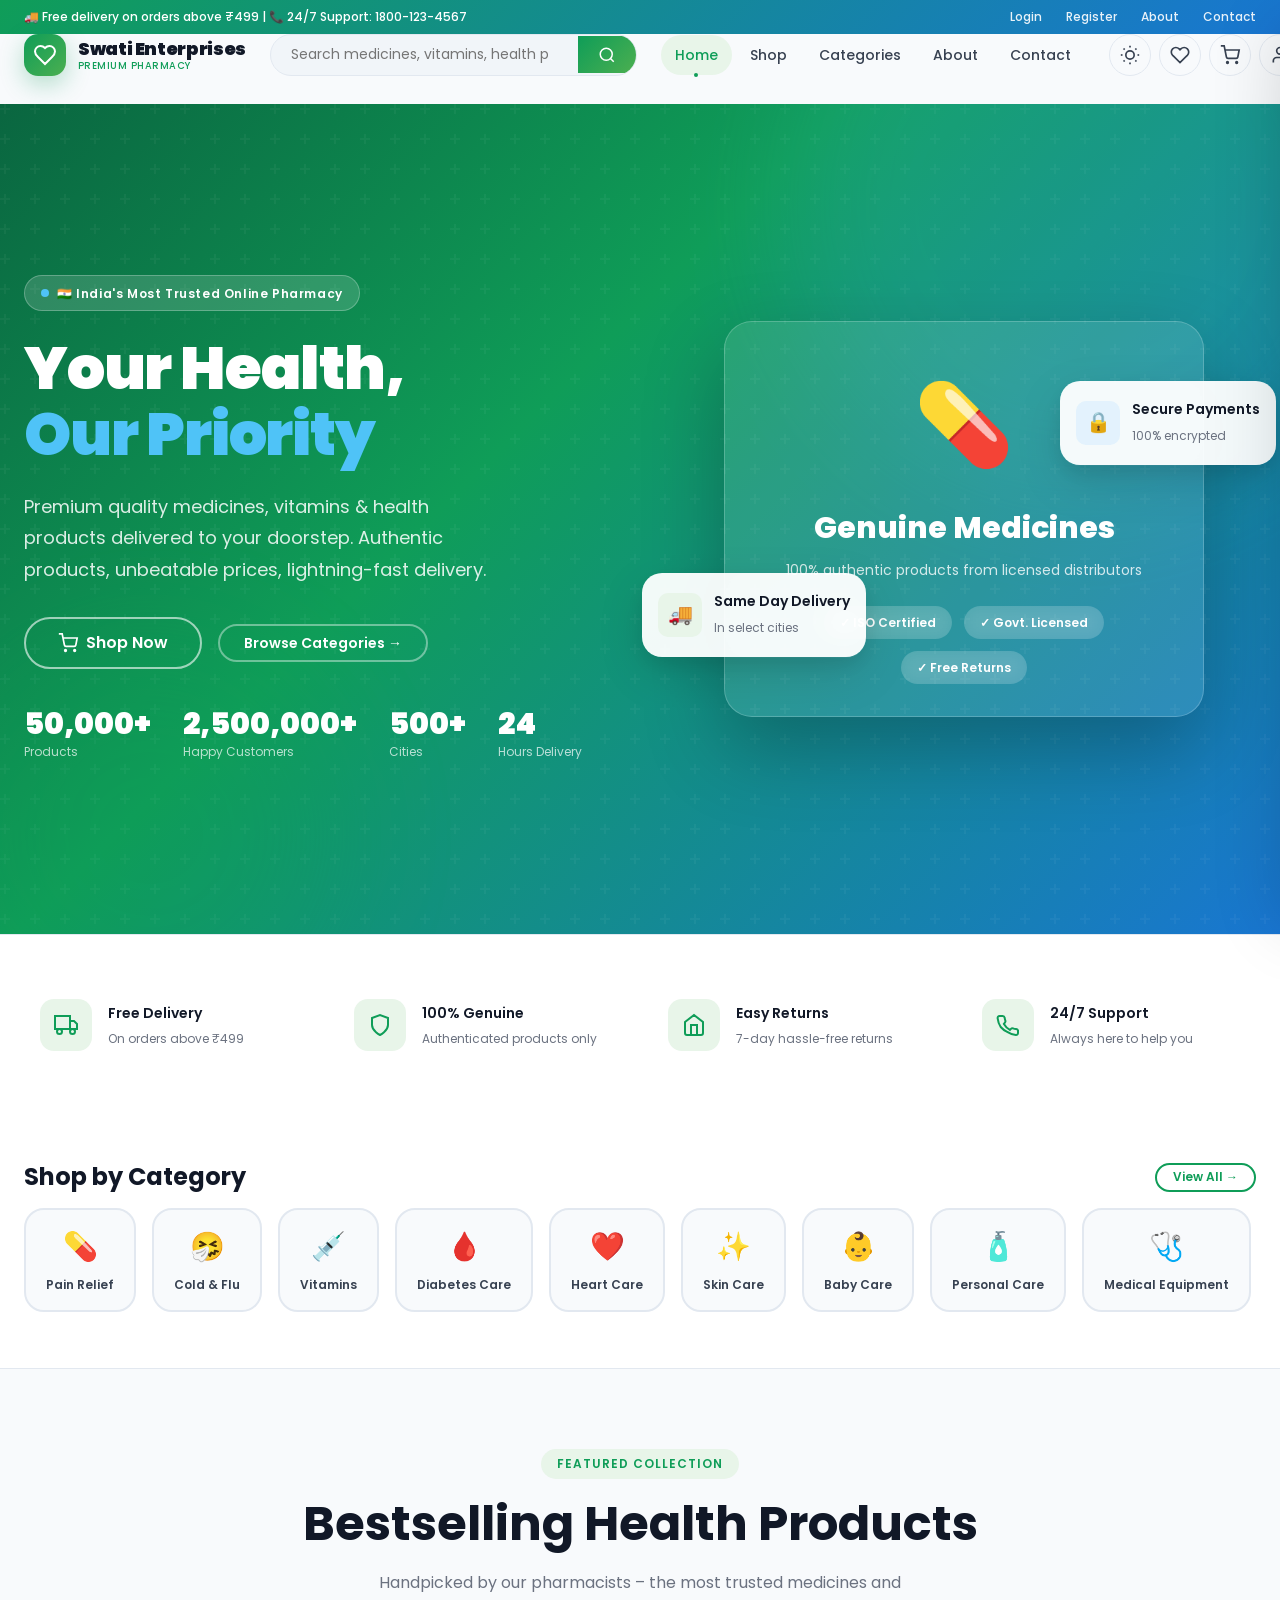
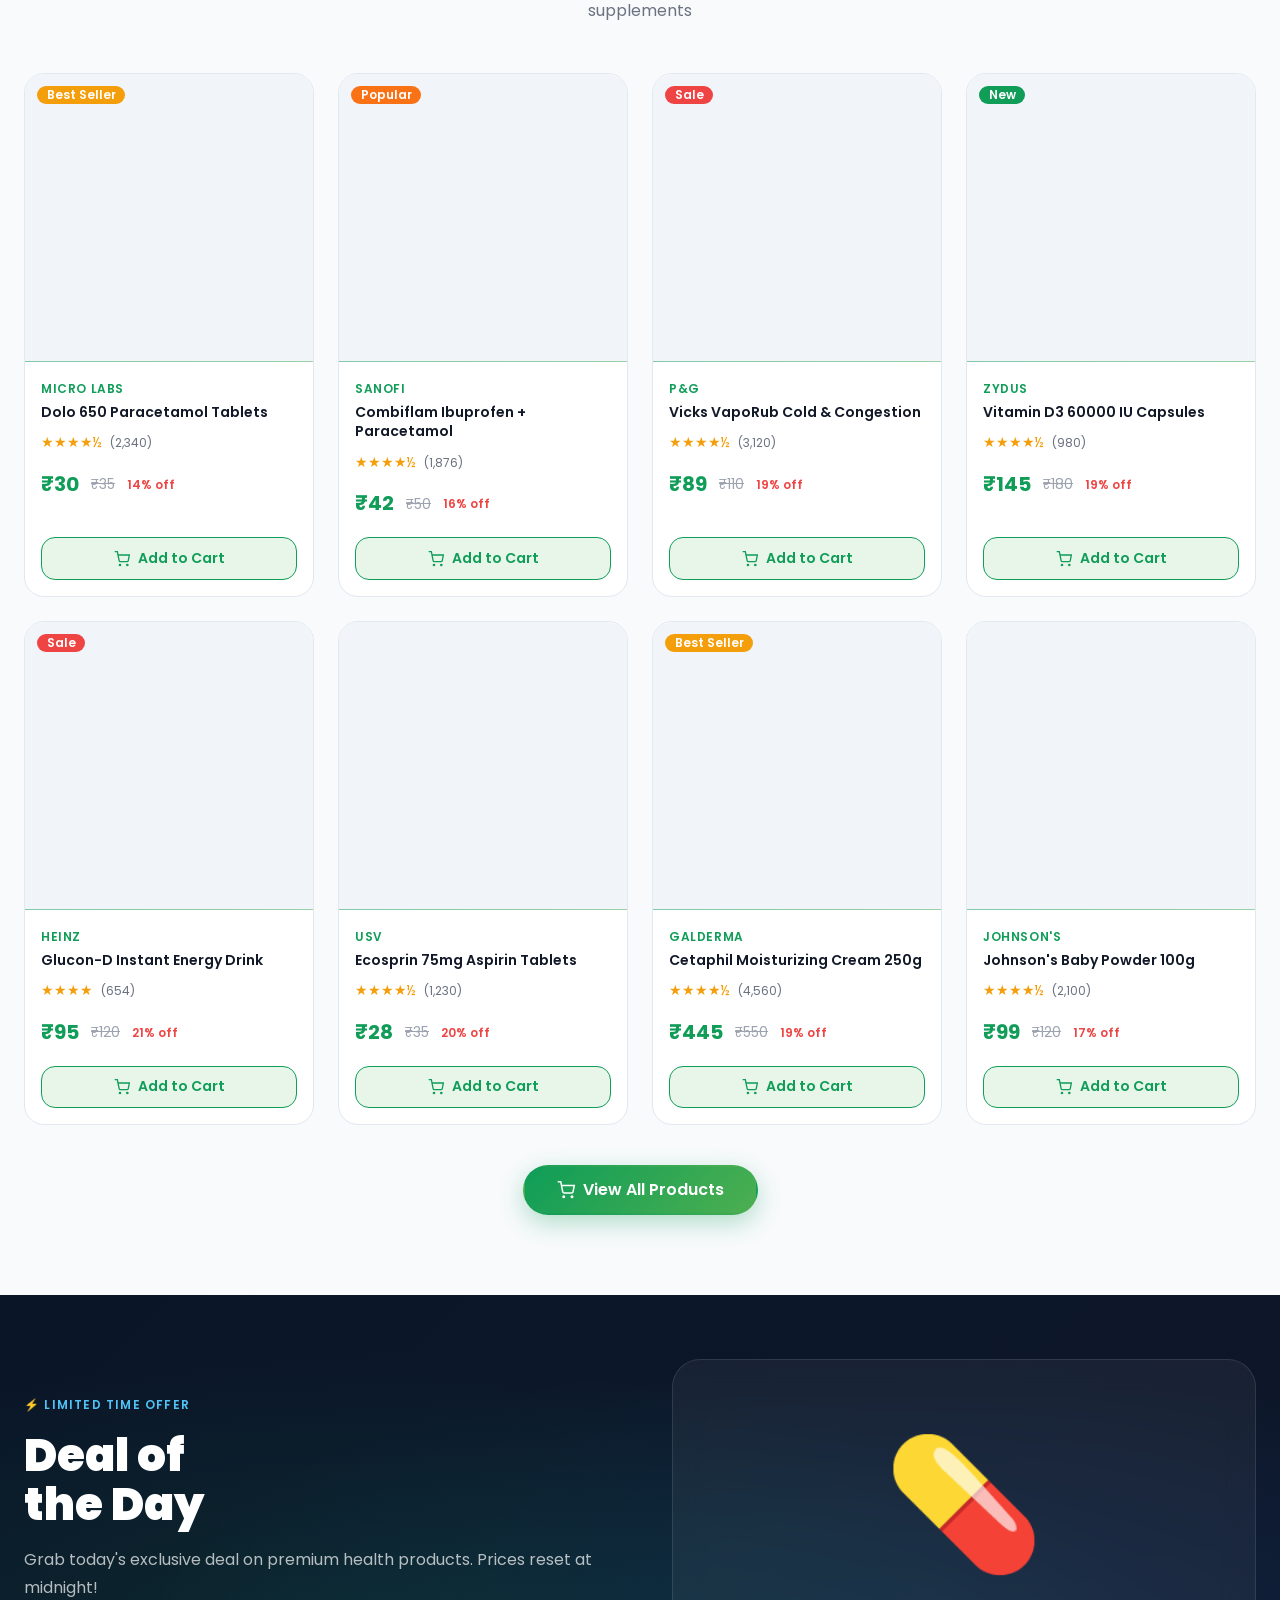
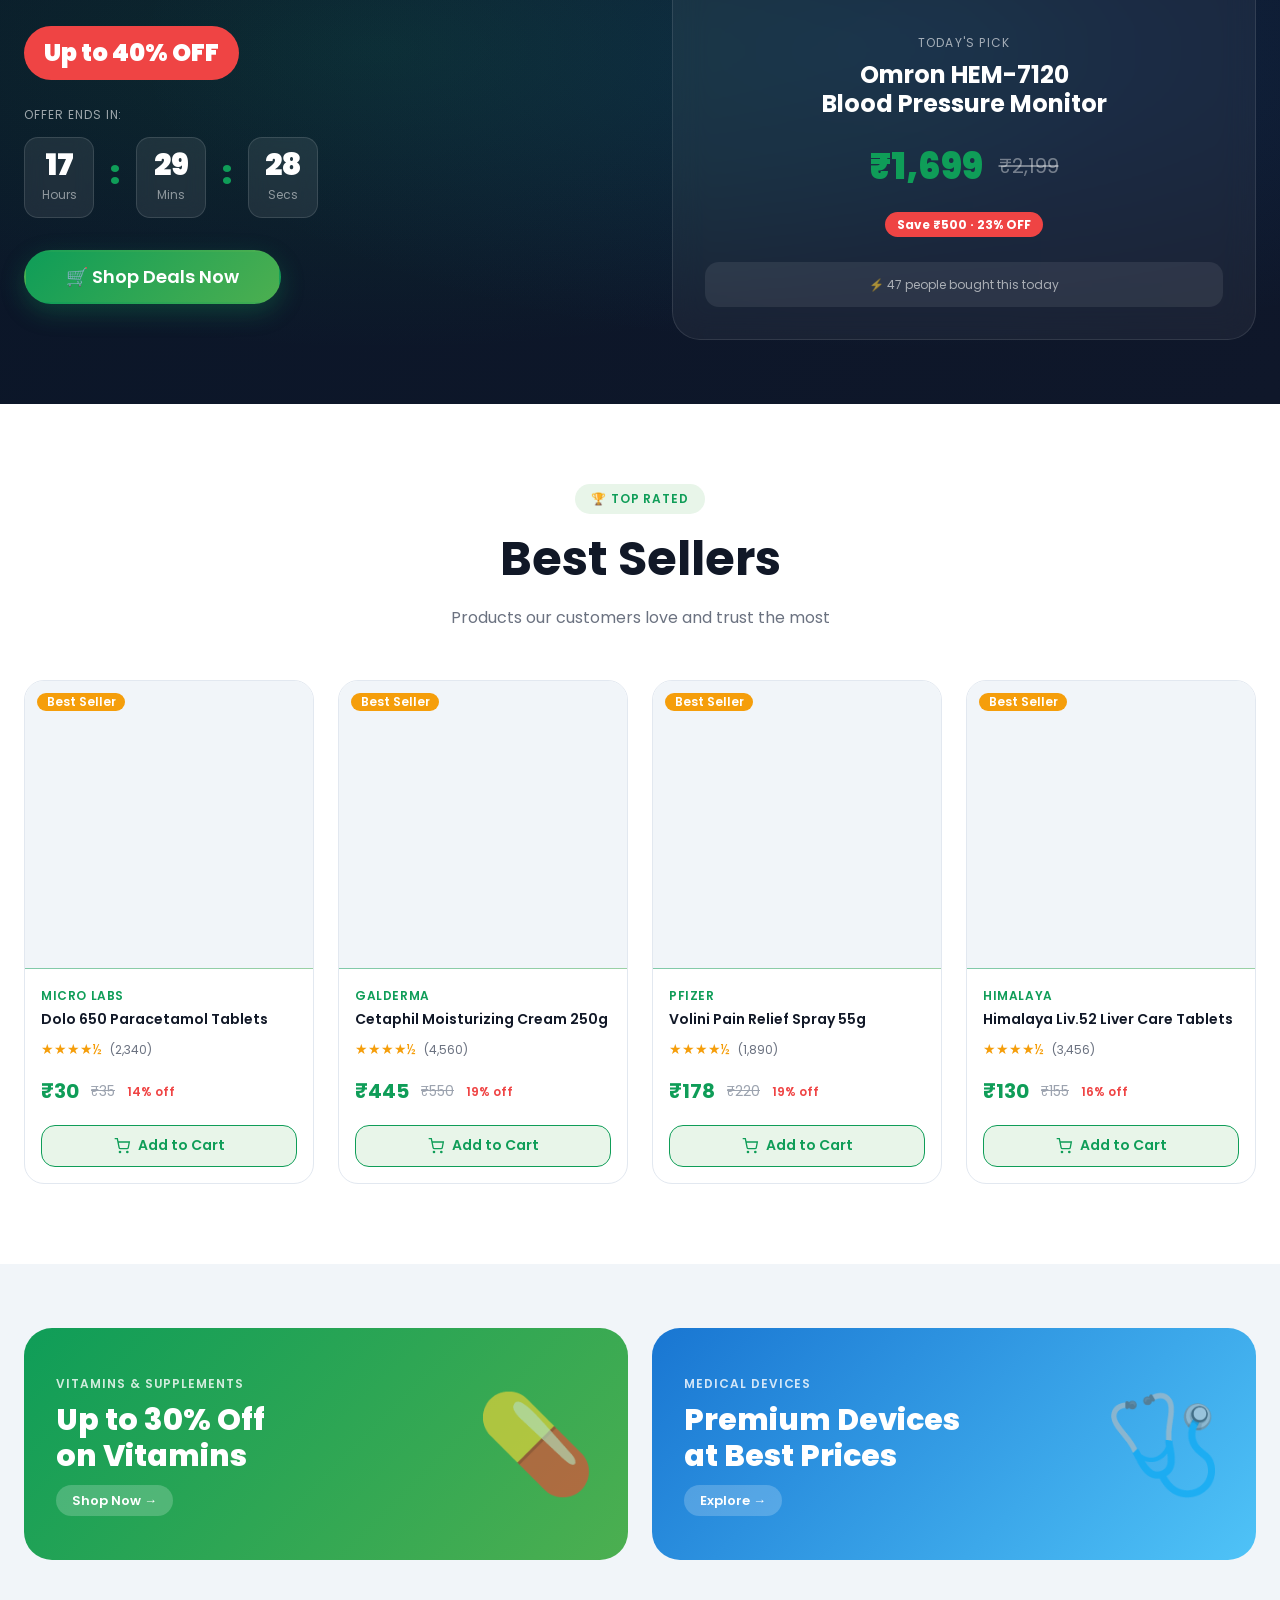
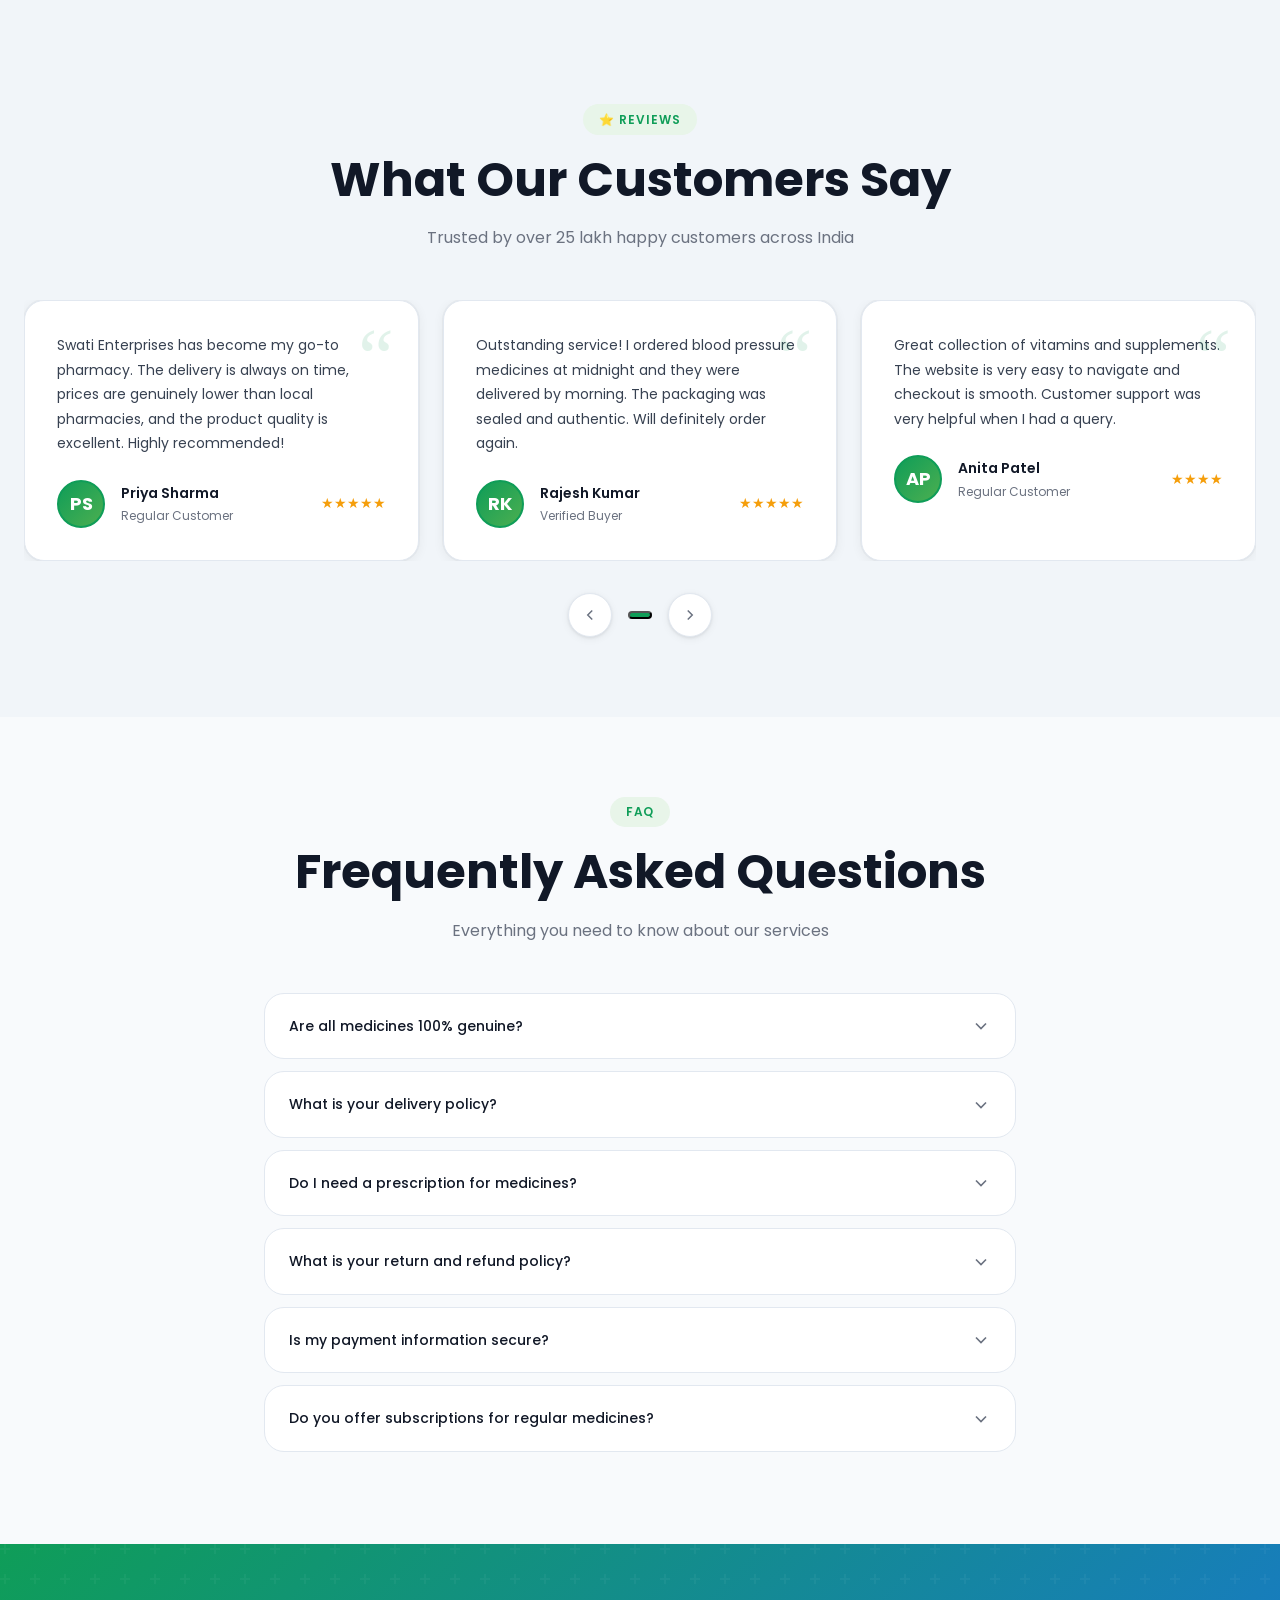
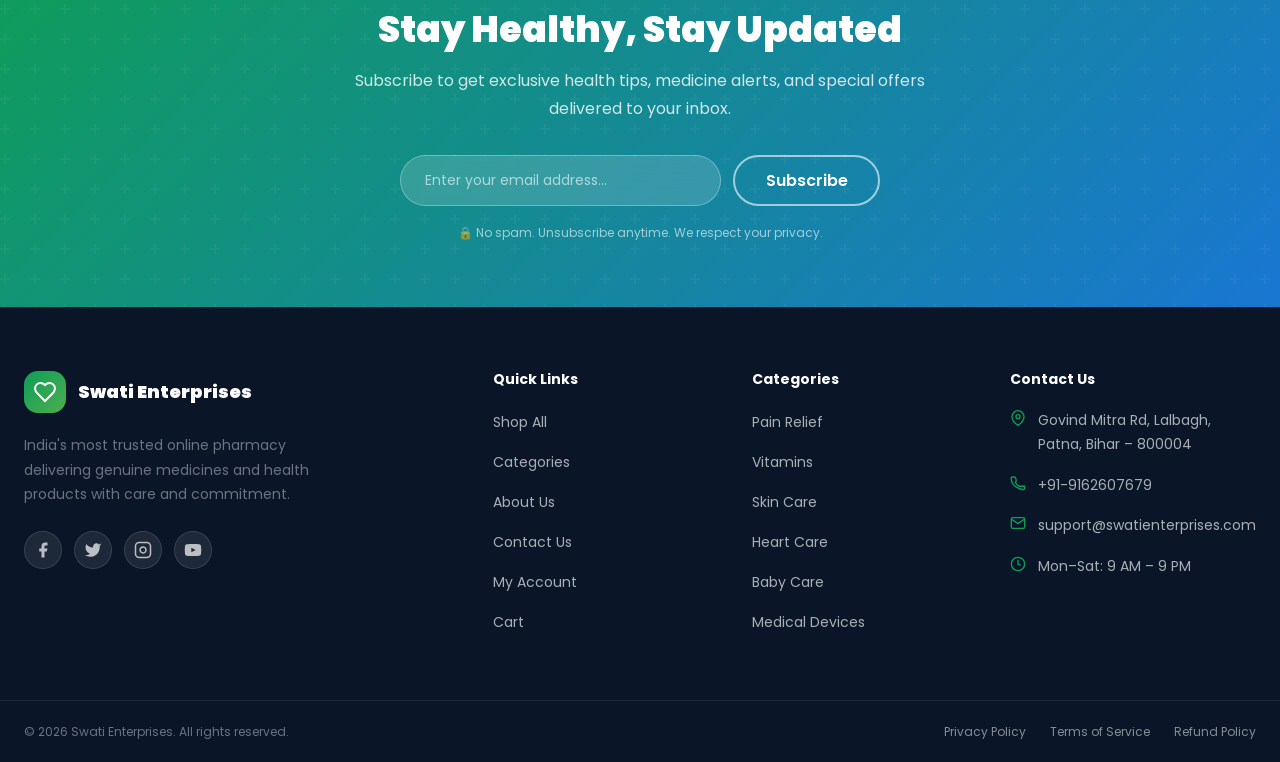
==== commit 571a9de9: "add" ====
--- a/index.html
+++ b/index.html
@@ -1,422 +1,670 @@
 <!DOCTYPE html>
-<html lang="en">
+<html lang="en" data-theme="light">
+
 <head>
-<meta charset="UTF-8">
-<meta name="viewport" content="width=device-width, initial-scale=1.0">
-<title>Home | Swati Enterprises</title>
-<meta name="description" content="Swati Enterprises is your trusted online pharmacy for genuine medicines, vitamins, and healthcare essentials with fast, reliable delivery.">
-<meta name="theme-color" content="#0F9D58">
-<link rel="preconnect" href="https://fonts.googleapis.com">
-<link href="https://fonts.googleapis.com/css2?family=Poppins:wght@400;500;600;700;800&family=Inter:wght@400;500;600;700&display=swap" rel="stylesheet">
-<link rel="stylesheet" href="css/style.css">
-<link rel="stylesheet" href="css/animations.css">
-<link rel="stylesheet" href="css/responsive.css">
+  <meta charset="UTF-8">
+  <meta name="viewport" content="width=device-width, initial-scale=1.0">
+  <meta name="description"
+    content="Swati Enterprises – Premium online pharmacy in India. Authentic medicines, vitamins, health products delivered fast. 50,000+ products, genuine quality.">
+  <meta name="keywords" content="online pharmacy, buy medicines online, health products, vitamins, Swati Enterprises">
+  <meta name="author" content="Swati Enterprises">
+  <meta property="og:title" content="Swati Enterprises – Premium Online Pharmacy">
+  <meta property="og:description"
+    content="India's most trusted online pharmacy. Genuine medicines, fast delivery, best prices.">
+  <meta property="og:type" content="website">
+  <meta name="twitter:card" content="summary_large_image">
+  <title>Swati Enterprises – Premium Online Pharmacy</title>
+  <link rel="icon" href="images/icons/favicon.svg" type="image/svg+xml">
+  <link rel="stylesheet" href="css/style.css">
+  <link rel="stylesheet" href="css/responsive.css">
+  <script type="module" src="js/app.js" defer></script>
+
+  <!-- JSON-LD Schema -->
+  <script type="application/ld+json">
+  {
+    "@context": "https://schema.org",
+    "@type": "Pharmacy",
+    "name": "Swati Enterprises",
+    "description": "Premium online pharmacy with authentic medicines and health products",
+    "url": "https://swati-enterprises.com",
+    "telephone": "+91-9162607679",
+    "address": { "@type": "PostalAddress", "addressCountry": "IN" }
+  }
+  </script>
 </head>
-<body data-page="home">
-<a href="#main" class="skip-link">Skip to content</a>
-
-<div class="page-loader" id="pageLoader">
-  <div class="loader-logo"><svg class="logo-mark" width="60" height="60" viewBox="0 0 64 64" xmlns="http://www.w3.org/2000/svg">
-      <defs><linearGradient id="logoGradL" x1="0" y1="0" x2="1" y2="1">
-        <stop offset="0%" stop-color="#0F9D58"/><stop offset="100%" stop-color="#1976D2"/>
-      </linearGradient></defs>
-      <circle cx="32" cy="32" r="29" fill="none" stroke="url(#logoGradL)" stroke-width="2.4" stroke-dasharray="4 6"/>
-      <circle cx="32" cy="32" r="23" fill="url(#logoGradL)"/>
-      <path d="M24 32 h16 M32 24 v16" stroke="#ffffff" stroke-width="4.4" stroke-linecap="round"/>
-      <path d="M20 40 q3 -8 8 -3" stroke="#ffffff" stroke-width="2.6" stroke-linecap="round" fill="none" opacity="0.85"/>
-    </svg></div>
-  <div class="loader-bar"><span></span></div>
-</div>
-
-<header class="navbar" id="navbar">
-  <div class="container nav-inner">
-    <a href="index.html" class="brand" aria-label="Swati Enterprises home">
-      <svg class="logo-mark" width="42" height="42" viewBox="0 0 64 64" xmlns="http://www.w3.org/2000/svg">
-      <defs><linearGradient id="logoGradL" x1="0" y1="0" x2="1" y2="1">
-        <stop offset="0%" stop-color="#0F9D58"/><stop offset="100%" stop-color="#1976D2"/>
-      </linearGradient></defs>
-      <circle cx="32" cy="32" r="29" fill="none" stroke="url(#logoGradL)" stroke-width="2.4" stroke-dasharray="4 6"/>
-      <circle cx="32" cy="32" r="23" fill="url(#logoGradL)"/>
-      <path d="M24 32 h16 M32 24 v16" stroke="#ffffff" stroke-width="4.4" stroke-linecap="round"/>
-      <path d="M20 40 q3 -8 8 -3" stroke="#ffffff" stroke-width="2.6" stroke-linecap="round" fill="none" opacity="0.85"/>
+
+<body>
+
+  <!-- Page Loader -->
+  <div id="page-loader" role="status" aria-label="Loading">
+    <div class="loader-ring"></div>
+  </div>
+
+  <!-- Toast Container -->
+  <div id="toast-container" aria-live="polite" aria-atomic="true"></div>
+
+  <!-- Scroll to Top -->
+  <button id="scroll-top" aria-label="Scroll to top">
+    <svg viewBox="0 0 24 24" fill="none" stroke="currentColor" stroke-width="2.5">
+      <polyline points="18 15 12 9 6 15" />
     </svg>
-      <span><span class="brand-name">Swati Enterprises</span><span class="brand-tag">Your Trusted Medical Store</span></span>
-    </a>
-    <nav aria-label="Primary">
-      <ul class="nav-links" id="navLinks">
-        <li><a href="index.html" class="active">Home</a></li>
-        <li><a href="shop.html">Shop</a></li>
-        <li><a href="categories.html">Categories</a></li>
-        <li><a href="shop.html?filter=offers">Offers</a></li>
-        <li><a href="about.html">About</a></li>
-        <li><a href="contact.html">Contact</a></li>
-      </ul>
-    </nav>
-    <div class="nav-search" role="search">
-      <svg width="16" height="16" viewBox="0 0 24 24" fill="none" stroke="currentColor" stroke-width="2"><circle cx="11" cy="11" r="7"/><path d="M21 21l-4.3-4.3"/></svg>
-      <input type="text" id="navSearchInput" placeholder="Search medicines, vitamins..." aria-label="Search products" autocomplete="off">
-      <div class="search-suggest" id="navSearchSuggest"></div>
+  </button>
+
+  <!-- Mobile Overlay -->
+  <div class="overlay" id="mobile-overlay" aria-hidden="true"></div>
+
+  <!-- Mobile Menu -->
+  <nav class="mobile-menu" id="mobile-menu" aria-label="Mobile navigation">
+    <div class="mobile-menu-header">
+      <div class="logo">
+        <div class="logo-icon"><svg viewBox="0 0 24 24" fill="none" stroke="currentColor" stroke-width="2">
+            <path
+              d="M19 14c1.49-1.46 3-3.21 3-5.5A5.5 5.5 0 0 0 16.5 3c-1.76 0-3 .5-4.5 2-1.5-1.5-2.74-2-4.5-2A5.5 5.5 0 0 0 2 8.5c0 2.3 1.5 4.05 3 5.5l7 7Z" />
+          </svg></div>
+        <span class="logo-name">Swati Enterprises</span>
+      </div>
+      <button id="mobile-menu-close" class="btn-icon" aria-label="Close menu">
+        <svg viewBox="0 0 24 24" fill="none" stroke="currentColor" stroke-width="2">
+          <line x1="18" y1="6" x2="6" y2="18" />
+          <line x1="6" y1="6" x2="18" y2="18" />
+        </svg>
+      </button>
     </div>
-    <div class="nav-actions">
-      <button class="theme-toggle" id="themeToggle" aria-label="Toggle dark mode" title="Toggle dark / light mode">
-        <span class="knob">
-          <svg width="12" height="12" viewBox="0 0 24 24" fill="currentColor"><path d="M12 3a9 9 0 1 0 9 9c0-.46-.04-.92-.1-1.36A5.4 5.4 0 0 1 12 3z"/></svg>
-        </span>
-      </button>
-      <a href="wishlist-note.html" onclick="return false;" class="btn-icon icon-badge" aria-label="Wishlist" title="Wishlist">
-        <svg width="19" height="19" viewBox="0 0 24 24" fill="none" stroke="currentColor" stroke-width="2"><path d="M12 21s-7.5-4.6-10-9.3C0.3 7.9 2.6 4 6.4 4c2 0 3.6 1 5.6 3 2-2 3.6-3 5.6-3 3.8 0 6.1 3.9 4.4 7.7C19.5 16.4 12 21 12 21z"/></svg>
-        <span class="count" id="wishIconBadge" data-wish-count style="display:none;">0</span>
-      </a>
-      <a href="cart.html" class="btn-icon icon-badge" aria-label="Cart" title="Cart">
-        <svg width="19" height="19" viewBox="0 0 24 24" fill="none" stroke="currentColor" stroke-width="2"><circle cx="9" cy="21" r="1"/><circle cx="20" cy="21" r="1"/><path d="M1 1h4l2.7 13.4a2 2 0 0 0 2 1.6h9.7a2 2 0 0 0 2-1.6L23 6H6"/></svg>
-        <span class="count" id="cartIconBadge" data-cart-count style="display:none;">0</span>
-      </a>
-      <a href="login.html" class="btn btn-primary btn-sm">Login</a>
-      <button class="nav-toggle" id="navToggle" aria-label="Toggle menu" aria-expanded="false"><span></span></button>
+    <a href="index.html" class="nav-link">🏠 Home</a>
+    <a href="shop.html" class="nav-link">🛍️ Shop</a>
+    <a href="categories.html" class="nav-link">📂 Categories</a>
+    <a href="about.html" class="nav-link">ℹ️ About Us</a>
+    <a href="contact.html" class="nav-link">📞 Contact</a>
+    <hr class="divider" style="margin:16px 0">
+    <a href="login.html" class="btn btn-outline w-full" style="justify-content:center;margin-bottom:12px">Login</a>
+    <a href="register.html" class="btn btn-primary w-full" style="justify-content:center">Register</a>
+  </nav>
+
+  <!-- Quick View Modal -->
+  <div class="modal-overlay" id="quick-view-modal" role="dialog" aria-modal="true" aria-label="Product quick view">
+    <div class="modal">
+      <div class="modal-header">
+        <h2 style="font-size:var(--text-lg);font-weight:700">Quick View</h2>
+        <button id="modal-close-btn" class="modal-close-btn" aria-label="Close modal">
+          <svg viewBox="0 0 24 24" fill="none" stroke="currentColor" stroke-width="2">
+            <line x1="18" y1="6" x2="6" y2="18" />
+            <line x1="6" y1="6" x2="18" y2="18" />
+          </svg>
+        </button>
+      </div>
+      <div class="modal-body" id="modal-body"></div>
     </div>
   </div>
-</header>
-
-<main id="main">
-
-<section class="hero">
-  <div class="hero-ring r1"></div>
-  <div class="hero-ring r2"></div>
-  <div class="container hero-grid">
-    <div class="hero-copy reveal">
-      <span class="eyebrow">🛡️ 100% Genuine &amp; Licensed Pharmacy</span>
-      <h1>Trusted Medicines for <span class="grad-text">Every Family</span></h1>
-      <p>Order genuine medicines, healthcare products, and wellness essentials with confidence. Verified by licensed pharmacists, delivered to your door.</p>
-      <div class="hero-cta">
-        <a href="shop.html" class="btn btn-primary">Shop Now</a>
-        <a href="categories.html" class="btn btn-outline">Explore Categories</a>
-      </div>
-      <div class="hero-stats">
-        <div><strong>25k+</strong><span>Happy Families</span></div>
-        <div><strong>1,200+</strong><span>Medicines Listed</span></div>
-        <div><strong>4.8/5</strong><span>Customer Rating</span></div>
-        <div><strong>24/7</strong><span>Pharmacist Support</span></div>
-      </div>
-    </div>
-    <div class="hero-visual reveal">
-      <svg viewBox="0 0 480 440" xmlns="http://www.w3.org/2000/svg">
-        <defs>
-          <linearGradient id="heroG1" x1="0" y1="0" x2="1" y2="1">
-            <stop offset="0%" stop-color="#0F9D58"/><stop offset="100%" stop-color="#1976D2"/>
-          </linearGradient>
-        </defs>
-        <circle cx="240" cy="220" r="190" fill="url(#heroG1)" opacity="0.08"/>
-        <rect x="120" y="230" width="120" height="150" rx="14" fill="#1976D2"/>
-        <rect x="136" y="250" width="88" height="16" rx="4" fill="#ffffff" opacity="0.85"/>
-        <rect x="136" y="276" width="60" height="10" rx="3" fill="#ffffff" opacity="0.55"/>
-        <circle cx="180" cy="330" r="26" fill="#ffffff" opacity="0.9"/>
-        <path d="M180 318 v24 M168 330 h24" stroke="#0F9D58" stroke-width="5" stroke-linecap="round"/>
-        <rect x="250" y="190" width="110" height="190" rx="16" fill="#0F9D58"/>
-        <rect x="264" y="212" width="82" height="14" rx="4" fill="#ffffff" opacity="0.85"/>
-        <rect x="264" y="236" width="50" height="9" rx="3" fill="#ffffff" opacity="0.5"/>
-        <rect x="264" y="330" width="82" height="26" rx="6" fill="#ffffff" opacity="0.9"/>
-        <circle cx="330" cy="150" r="40" fill="#ffffff" stroke="#1976D2" stroke-width="3"/>
-        <path d="M330 132 v36 M312 150 h36" stroke="#0F9D58" stroke-width="6" stroke-linecap="round"/>
-        <ellipse cx="150" cy="150" rx="34" ry="20" fill="#5CA3E8"/>
-        <ellipse cx="150" cy="150" rx="34" ry="20" fill="none" stroke="#1976D2" stroke-width="2"/>
-        <circle cx="230" cy="120" r="10" fill="#4CBE82"/>
-        <circle cx="380" cy="260" r="14" fill="#F5A623" opacity="0.85"/>
-        <circle cx="90" cy="260" r="10" fill="#1976D2" opacity="0.6"/>
-      </svg>
-      <div class="float-card f1"><span class="dot"></span> Verified Pharmacy</div>
-      <div class="float-card f2"><span class="dot blue"></span> Delivered in 45 mins</div>
+
+  <!-- Top Bar -->
+  <div class="top-bar">
+    <div class="container">
+      <div class="top-bar-inner">
+        <span>🚚 Free delivery on orders above ₹499 | 📞 24/7 Support: 1800-123-4567</span>
+        <div class="top-bar-links">
+          <a href="login.html">Login</a>
+          <a href="register.html">Register</a>
+          <a href="about.html">About</a>
+          <a href="contact.html">Contact</a>
+        </div>
+      </div>
     </div>
   </div>
-</section>
-
-<div class="trust-strip">
-  <div class="container">
-    <div class="trust-track">
-      <span>✓ FDA Registered Suppliers</span><span>✓ Licensed Pharmacists On Call</span><span>✓ Cold-Chain Verified Storage</span>
-      <span>✓ 100% Authentic Medicines</span><span>✓ Secure Encrypted Payments</span><span>✓ Same-Day City Delivery</span>
-      <span>✓ FDA Registered Suppliers</span><span>✓ Licensed Pharmacists On Call</span><span>✓ Cold-Chain Verified Storage</span>
-      <span>✓ 100% Authentic Medicines</span><span>✓ Secure Encrypted Payments</span><span>✓ Same-Day City Delivery</span>
+
+  <!-- Navbar -->
+  <header class="navbar" id="navbar">
+    <div class="container">
+      <div class="nav-inner">
+        <a href="index.html" class="logo" aria-label="Swati Enterprises Home">
+          <div class="logo-icon">
+            <svg viewBox="0 0 24 24" fill="none" stroke="currentColor" stroke-width="2">
+              <path
+                d="M19 14c1.49-1.46 3-3.21 3-5.5A5.5 5.5 0 0 0 16.5 3c-1.76 0-3 .5-4.5 2-1.5-1.5-2.74-2-4.5-2A5.5 5.5 0 0 0 2 8.5c0 2.3 1.5 4.05 3 5.5l7 7Z" />
+            </svg>
+          </div>
+          <div class="logo-text">
+            <span class="logo-name">Swati Enterprises</span>
+            <span class="logo-tag">Premium Pharmacy</span>
+          </div>
+        </a>
+
+        <!-- Search -->
+        <div class="nav-search hide-mobile" role="search">
+          <form class="nav-search-form" id="nav-search-form" action="shop.html">
+            <input type="search" class="nav-search-input" id="nav-search-input" name="q"
+              placeholder="Search medicines, vitamins, health products..." autocomplete="off"
+              aria-label="Search products">
+            <button type="submit" class="nav-search-btn" aria-label="Search">
+              <svg viewBox="0 0 24 24" fill="none" stroke="currentColor" stroke-width="2">
+                <circle cx="11" cy="11" r="8" />
+                <path d="m21 21-4.35-4.35" />
+              </svg>
+            </button>
+          </form>
+          <div class="search-suggestions" id="search-suggestions" role="listbox" aria-label="Search suggestions"></div>
+        </div>
+
+        <!-- Desktop Nav -->
+        <nav class="nav-menu" aria-label="Main navigation">
+          <a href="index.html" class="nav-link">Home</a>
+          <a href="shop.html" class="nav-link">Shop</a>
+          <a href="categories.html" class="nav-link">Categories</a>
+          <a href="about.html" class="nav-link">About</a>
+          <a href="contact.html" class="nav-link">Contact</a>
+        </nav>
+
+        <!-- Actions -->
+        <div class="nav-actions">
+          <button class="theme-toggle" id="theme-toggle-btn" aria-label="Toggle theme" title="Toggle dark/light mode">
+            <svg class="icon-sun" viewBox="0 0 24 24" fill="none" stroke="currentColor" stroke-width="2">
+              <circle cx="12" cy="12" r="5" />
+              <line x1="12" y1="1" x2="12" y2="3" />
+              <line x1="12" y1="21" x2="12" y2="23" />
+              <line x1="4.22" y1="4.22" x2="5.64" y2="5.64" />
+              <line x1="18.36" y1="18.36" x2="19.78" y2="19.78" />
+              <line x1="1" y1="12" x2="3" y2="12" />
+              <line x1="21" y1="12" x2="23" y2="12" />
+              <line x1="4.22" y1="19.78" x2="5.64" y2="18.36" />
+              <line x1="18.36" y1="5.64" x2="19.78" y2="4.22" />
+            </svg>
+            <svg class="icon-moon" viewBox="0 0 24 24" fill="none" stroke="currentColor" stroke-width="2">
+              <path d="M21 12.79A9 9 0 1 1 11.21 3 7 7 0 0 0 21 12.79z" />
+            </svg>
+          </button>
+          <a href="wishlist.html" class="nav-action-btn" aria-label="Wishlist" title="Wishlist">
+            <svg viewBox="0 0 24 24" fill="none" stroke="currentColor" stroke-width="2">
+              <path
+                d="M20.84 4.61a5.5 5.5 0 0 0-7.78 0L12 5.67l-1.06-1.06a5.5 5.5 0 0 0-7.78 7.78l1.06 1.06L12 21.23l7.78-7.78 1.06-1.06a5.5 5.5 0 0 0 0-7.78z" />
+            </svg>
+            <span class="nav-badge wishlist-badge" style="display:none">0</span>
+          </a>
+          <a href="cart.html" class="nav-action-btn" aria-label="Shopping cart" title="Cart">
+            <svg viewBox="0 0 24 24" fill="none" stroke="currentColor" stroke-width="2">
+              <circle cx="9" cy="21" r="1" />
+              <circle cx="20" cy="21" r="1" />
+              <path d="M1 1h4l2.68 13.39a2 2 0 0 0 2 1.61h9.72a2 2 0 0 0 2-1.61L23 6H6" />
+            </svg>
+            <span class="nav-badge cart-badge" style="display:none">0</span>
+          </a>
+          <a href="login.html" class="nav-action-btn hide-mobile" aria-label="My account" title="Account">
+            <svg viewBox="0 0 24 24" fill="none" stroke="currentColor" stroke-width="2">
+              <path d="M20 21v-2a4 4 0 0 0-4-4H8a4 4 0 0 0-4 4v2" />
+              <circle cx="12" cy="7" r="4" />
+            </svg>
+          </a>
+          <!-- Hamburger -->
+          <button class="hamburger" id="hamburger-btn" aria-label="Open menu" aria-expanded="false">
+            <span class="hamburger-line"></span>
+            <span class="hamburger-line"></span>
+            <span class="hamburger-line"></span>
+          </button>
+        </div>
+      </div>
     </div>
-  </div>
-</div>
-
-<section>
-  <div class="container">
-    <div class="section-head reveal">
-      <span class="eyebrow">Browse</span>
-      <h2>Shop by Category</h2>
-      <p>Everything your family needs, organized for quick and easy ordering.</p>
-    </div>
-    <div class="cat-grid" id="catGridHome"></div>
-  </div>
-</section>
-
-<section class="bg-soft">
-  <div class="container">
-    <div class="divider-row reveal">
-      <div class="section-head left" style="margin:0;">
-        <span class="eyebrow">Handpicked</span>
-        <h2>Featured Products</h2>
-      </div>
-      <a href="shop.html" class="btn btn-outline">View All Products</a>
-    </div>
-    <div class="product-grid" id="featuredGrid"></div>
-  </div>
-</section>
-
-<section>
-  <div class="container">
-    <div class="divider-row reveal">
-      <div class="section-head left" style="margin:0;">
-        <span class="eyebrow">Loved by customers</span>
-        <h2>Best Sellers</h2>
-      </div>
-      <div class="slider-nav">
-        <button class="btn-icon" id="bsPrev" aria-label="Previous">‹</button>
-        <button class="btn-icon" id="bsNext" aria-label="Next">›</button>
-      </div>
-    </div>
-    <div class="slider-wrap">
-      <div class="slider-track" id="bestSellerTrack"></div>
-    </div>
-  </div>
-</section>
-
-<section class="bg-soft">
-  <div class="container">
-    <div class="section-head reveal">
-      <span class="eyebrow">This week</span>
-      <h2>Special Offers</h2>
-      <p>Limited-time savings on your family's healthcare essentials.</p>
-    </div>
-    <div class="offer-grid reveal">
-      <div class="offer-banner b1">
-        <h3>Flat 25% Off on Vitamins</h3>
-        <p>Build daily immunity with our top-rated multivitamin range.</p>
-        <a href="shop.html" class="btn">Shop Vitamins</a>
-      </div>
-      <div class="offer-banner b2">
-        <h3>Free Delivery Above ₹999</h3>
-        <p>No delivery charges on qualifying healthcare orders, every day.</p>
-        <a href="shop.html" class="btn">Start Shopping</a>
-      </div>
-    </div>
-  </div>
-</section>
-
-<section>
-  <div class="container">
-    <div class="section-head reveal">
-      <span class="eyebrow">Why Swati Enterprises</span>
-      <h2>Healthcare You Can Rely On</h2>
-      <p>Every order is backed by our commitment to authenticity, speed, and care.</p>
-    </div>
-    <div class="feature-grid reveal">
-      <div class="feature-card">
-        <div class="feature-icon"><svg width="24" height="24" viewBox="0 0 24 24" fill="none" stroke="#fff" stroke-width="2"><path d="M12 2l8 4v6c0 5-3.5 8.5-8 10-4.5-1.5-8-5-8-10V6z"/><path d="M9 12l2 2 4-4"/></svg></div>
-        <h3>Genuine Medicines</h3>
-        <p>Sourced directly from licensed manufacturers and verified at every step.</p>
-      </div>
-      <div class="feature-card">
-        <div class="feature-icon"><svg width="24" height="24" viewBox="0 0 24 24" fill="none" stroke="#fff" stroke-width="2"><path d="M13 2 3 14h7l-1 8 10-12h-7z"/></svg></div>
-        <h3>Fast Delivery</h3>
-        <p>Same-day dispatch and express delivery slots for urgent healthcare needs.</p>
-      </div>
-      <div class="feature-card">
-        <div class="feature-icon"><svg width="24" height="24" viewBox="0 0 24 24" fill="none" stroke="#fff" stroke-width="2"><rect x="4" y="10" width="16" height="10" rx="2"/><path d="M8 10V7a4 4 0 0 1 8 0v3"/></svg></div>
-        <h3>Secure Payment</h3>
-        <p>Encrypted checkout with multiple trusted payment options.</p>
-      </div>
-      <div class="feature-card">
-        <div class="feature-icon"><svg width="24" height="24" viewBox="0 0 24 24" fill="none" stroke="#fff" stroke-width="2"><path d="M22 16.9v3a2 2 0 0 1-2.2 2 19.8 19.8 0 0 1-8.6-3.1 19.5 19.5 0 0 1-6-6 19.8 19.8 0 0 1-3.1-8.6A2 2 0 0 1 4.1 2h3a2 2 0 0 1 2 1.7c.1.9.3 1.8.6 2.7a2 2 0 0 1-.5 2.1L8 9.7a16 16 0 0 0 6.3 6.3l1.2-1.2a2 2 0 0 1 2.1-.5c.9.3 1.8.5 2.7.6a2 2 0 0 1 1.7 2.1z"/></svg></div>
-        <h3>24/7 Customer Support</h3>
-        <p>Our pharmacist-trained team is available around the clock to help.</p>
-      </div>
-      <div class="feature-card">
-        <div class="feature-icon"><svg width="24" height="24" viewBox="0 0 24 24" fill="none" stroke="#fff" stroke-width="2"><path d="M12 2l8 4v6c0 5-3.5 8.5-8 10-4.5-1.5-8-5-8-10V6z"/></svg></div>
-        <h3>Trusted Pharmacy</h3>
-        <p>State-licensed and audited for safe, compliant medicine dispensing.</p>
-      </div>
-      <div class="feature-card">
-        <div class="feature-icon"><svg width="24" height="24" viewBox="0 0 24 24" fill="none" stroke="#fff" stroke-width="2"><path d="M3 12a9 9 0 1 0 9-9"/><path d="M3 4v5h5"/></svg></div>
-        <h3>Easy Returns</h3>
-        <p>Hassle-free returns and refunds on eligible healthcare products.</p>
-      </div>
-    </div>
-  </div>
-</section>
-
-<section class="bg-soft">
-  <div class="container">
-    <div class="section-head reveal">
-      <span class="eyebrow">Testimonials</span>
-      <h2>What Our Customers Say</h2>
-    </div>
-    <div class="testi-grid reveal">
-      <div class="testi-card">
-        <div class="testi-stars">★★★★★</div>
-        <p>"Ordering my mother's monthly medicines has never been easier. Genuine products and the delivery is always on time."</p>
-        <div class="testi-user"><div class="testi-avatar">AR</div><div><strong>Ananya Rao</strong><span>Verified Buyer, Patna</span></div></div>
-      </div>
-      <div class="testi-card">
-        <div class="testi-stars">★★★★★</div>
-        <p>"The quick view and easy checkout saved me so much time. Customer support helped me pick the right vitamin brand too."</p>
-        <div class="testi-user"><div class="testi-avatar">VK</div><div><strong>Vikram Kumar</strong><span>Verified Buyer, Delhi</span></div></div>
-      </div>
-      <div class="testi-card">
-        <div class="testi-stars">★★★★☆</div>
-        <p>"Great prices on diabetes care essentials. I appreciate the transparent stock status before I order."</p>
-        <div class="testi-user"><div class="testi-avatar">SP</div><div><strong>Sunita Prasad</strong><span>Verified Buyer, Lucknow</span></div></div>
-      </div>
-    </div>
-  </div>
-</section>
-
-<section>
-  <div class="container">
-    <div class="section-head reveal">
-      <span class="eyebrow">FAQ</span>
-      <h2>Frequently Asked Questions</h2>
-    </div>
-    <div class="faq-list reveal">
-      <div class="faq-item">
-        <button class="faq-q">Is a prescription required for all medicines? <span class="plus">+</span></button>
-        <div class="faq-a"><p>Prescription-only medicines require a valid upload during checkout. Over-the-counter wellness products can be ordered freely.</p></div>
-      </div>
-      <div class="faq-item">
-        <button class="faq-q">How fast is delivery? <span class="plus">+</span></button>
-        <div class="faq-a"><p>Most orders are delivered within 45 minutes to 24 hours depending on your location and product availability.</p></div>
-      </div>
-      <div class="faq-item">
-        <button class="faq-q">Are the medicines genuine and safe? <span class="plus">+</span></button>
-        <div class="faq-a"><p>Yes. Every product is sourced from licensed distributors and checked by our in-house pharmacist team before dispatch.</p></div>
-      </div>
-      <div class="faq-item">
-        <button class="faq-q">What is your return policy? <span class="plus">+</span></button>
-        <div class="faq-a"><p>Unopened, undamaged products can be returned within 7 days. Medicines are non-returnable once the seal is broken, per pharmacy regulation.</p></div>
-      </div>
-    </div>
-  </div>
-</section>
-
-<section>
-  <div class="container">
-    <div class="newsletter reveal">
-      <h2>Stay Updated on Health &amp; Offers</h2>
-      <p>Subscribe for wellness tips, new arrivals, and exclusive discounts.</p>
-      <form class="newsletter-form" id="newsletterForm">
-        <input type="email" placeholder="Enter your email address" required aria-label="Email address">
-        <button class="btn" type="submit">Subscribe</button>
-      </form>
-    </div>
-  </div>
-</section>
-
-</main>
-
-<footer class="footer">
-  <div class="container">
-    <div class="footer-grid">
-      <div class="footer-brand">
-        <a href="index.html" class="brand">
-          <svg class="logo-mark" width="40" height="40" viewBox="0 0 64 64" xmlns="http://www.w3.org/2000/svg">
-      <defs><linearGradient id="logoGradL" x1="0" y1="0" x2="1" y2="1">
-        <stop offset="0%" stop-color="#0F9D58"/><stop offset="100%" stop-color="#1976D2"/>
-      </linearGradient></defs>
-      <circle cx="32" cy="32" r="29" fill="none" stroke="url(#logoGradL)" stroke-width="2.4" stroke-dasharray="4 6"/>
-      <circle cx="32" cy="32" r="23" fill="url(#logoGradL)"/>
-      <path d="M24 32 h16 M32 24 v16" stroke="#ffffff" stroke-width="4.4" stroke-linecap="round"/>
-      <path d="M20 40 q3 -8 8 -3" stroke="#ffffff" stroke-width="2.6" stroke-linecap="round" fill="none" opacity="0.85"/>
-    </svg>
-          <span><span class="brand-name">Swati Enterprises</span><span class="brand-tag">Your Trusted Medical Store</span></span>
-        </a>
-        <p class="desc">Genuine medicines and healthcare essentials delivered to your doorstep, with pharmacist-verified quality on every order.</p>
-        <div class="social-row">
-          <a href="#" aria-label="Facebook"><svg width="16" height="16" viewBox="0 0 24 24" fill="#fff"><path d="M22 12a10 10 0 1 0-11.6 9.9v-7H7.9V12h2.5V9.8c0-2.5 1.5-3.9 3.8-3.9 1.1 0 2.2.2 2.2.2v2.4h-1.3c-1.2 0-1.6.8-1.6 1.6V12h2.8l-.4 2.9h-2.4v7A10 10 0 0 0 22 12z"/></svg></a>
-          <a href="#" aria-label="Instagram"><svg width="16" height="16" viewBox="0 0 24 24" fill="none" stroke="#fff" stroke-width="2"><rect x="3" y="3" width="18" height="18" rx="5"/><circle cx="12" cy="12" r="4"/><circle cx="17.5" cy="6.5" r="1"/></svg></a>
-          <a href="#" aria-label="Twitter"><svg width="16" height="16" viewBox="0 0 24 24" fill="#fff"><path d="M23 4.9a9.3 9.3 0 0 1-2.6.7 4.5 4.5 0 0 0 2-2.5c-.9.5-1.9.9-2.9 1.1A4.5 4.5 0 0 0 11.9 8.5 12.8 12.8 0 0 1 2.7 3.8a4.5 4.5 0 0 0 1.4 6 4.4 4.4 0 0 1-2-.6v.1a4.5 4.5 0 0 0 3.6 4.4 4.5 4.5 0 0 1-2 .1 4.5 4.5 0 0 0 4.2 3.1A9 9 0 0 1 1 19.5a12.8 12.8 0 0 0 6.9 2c8.3 0 12.8-6.9 12.8-12.8v-.6A9.2 9.2 0 0 0 23 4.9z"/></svg></a>
-          <a href="#" aria-label="YouTube"><svg width="16" height="16" viewBox="0 0 24 24" fill="#fff"><path d="M23 12s0-3.4-.4-5a3 3 0 0 0-2.1-2C18.9 4.5 12 4.5 12 4.5s-6.9 0-8.5.5a3 3 0 0 0-2.1 2C1 8.6 1 12 1 12s0 3.4.4 5a3 3 0 0 0 2.1 2c1.6.5 8.5.5 8.5.5s6.9 0 8.5-.5a3 3 0 0 0 2.1-2c.4-1.6.4-5 .4-5zM9.8 15.5v-7l6 3.5z"/></svg></a>
-        </div>
-      </div>
-      <div>
-        <h4>Quick Links</h4>
-        <ul class="footer-links">
-          <li><a href="index.html">Home</a></li>
-          <li><a href="shop.html">Shop</a></li>
-          <li><a href="categories.html">Categories</a></li>
-          <li><a href="about.html">About Us</a></li>
-          <li><a href="contact.html">Contact</a></li>
-        </ul>
-      </div>
-      <div>
-        <h4>My Account</h4>
-        <ul class="footer-links">
-          <li><a href="login.html">Login</a></li>
-          <li><a href="register.html">Register</a></li>
-          <li><a href="cart.html">My Cart</a></li>
-          <li><a href="checkout.html">Checkout</a></li>
-          <li><a href="contact.html">Track Order</a></li>
-        </ul>
-      </div>
-      <div>
-        <h4>Get in Touch</h4>
-        <ul class="footer-contact">
-          <li><svg width="16" height="16" viewBox="0 0 24 24" fill="none" stroke="currentColor" stroke-width="2"><path d="M21 10c0 7-9 13-9 13S3 17 3 10a9 9 0 0 1 18 0z"/><circle cx="12" cy="10" r="3"/></svg> 221 Wellness Avenue, Patna, Bihar 800001, India</li>
-          <li><svg width="16" height="16" viewBox="0 0 24 24" fill="none" stroke="currentColor" stroke-width="2"><path d="M22 16.9v3a2 2 0 0 1-2.2 2 19.8 19.8 0 0 1-8.6-3.1 19.5 19.5 0 0 1-6-6 19.8 19.8 0 0 1-3.1-8.6A2 2 0 0 1 4.1 2h3a2 2 0 0 1 2 1.7c.1.9.3 1.8.6 2.7a2 2 0 0 1-.5 2.1L8 9.7a16 16 0 0 0 6.3 6.3l1.2-1.2a2 2 0 0 1 2.1-.5c.9.3 1.8.5 2.7.6a2 2 0 0 1 1.7 2.1z"/></svg> +91 98765 43210</li>
-          <li><svg width="16" height="16" viewBox="0 0 24 24" fill="none" stroke="currentColor" stroke-width="2"><path d="M4 4h16v16H4z"/><path d="M22 6l-10 7L2 6"/></svg> care@swatienterprises.in</li>
-        </ul>
+  </header>
+
+  <!-- ===== MAIN CONTENT ===== -->
+  <main>
+
+    <!-- ── HERO SECTION ── -->
+    <section class="hero" aria-label="Hero banner">
+      <div class="hero-blob hero-blob-1"></div>
+      <div class="hero-blob hero-blob-2"></div>
+      <div class="container">
+        <div class="hero-content">
+          <div class="hero-text animate-fade-in-up">
+            <div class="hero-badge">
+              <span class="hero-badge-dot"></span>
+              🇮🇳 India's Most Trusted Online Pharmacy
+            </div>
+            <h1 class="hero-title">
+              Your Health,<br>
+              <span>Our Priority</span>
+            </h1>
+            <p class="hero-desc">
+              Premium quality medicines, vitamins & health products delivered to your doorstep. Authentic products,
+              unbeatable prices, lightning-fast delivery.
+            </p>
+            <div class="hero-actions">
+              <a href="shop.html" class="btn btn-outline-white btn-lg">
+                <svg viewBox="0 0 24 24" fill="none" stroke="currentColor" stroke-width="2"
+                  style="width:20px;height:20px">
+                  <circle cx="9" cy="21" r="1" />
+                  <circle cx="20" cy="21" r="1" />
+                  <path d="M1 1h4l2.68 13.39a2 2 0 0 0 2 1.61h9.72a2 2 0 0 0 2-1.61L23 6H6" />
+                </svg>
+                Shop Now
+              </a>
+              <a href="categories.html" class="btn btn-ghost" style="color:#fff;border-color:rgba(255,255,255,0.4)">
+                Browse Categories →
+              </a>
+            </div>
+            <div class="hero-stats">
+              <div class="hero-stat">
+                <div class="hero-stat-num" data-count="50000" data-suffix="+">0</div>
+                <div class="hero-stat-label">Products</div>
+              </div>
+              <div class="hero-stat">
+                <div class="hero-stat-num" data-count="2500000" data-suffix="+">0</div>
+                <div class="hero-stat-label">Happy Customers</div>
+              </div>
+              <div class="hero-stat">
+                <div class="hero-stat-num" data-count="500" data-suffix="+">0</div>
+                <div class="hero-stat-label">Cities</div>
+              </div>
+              <div class="hero-stat">
+                <div class="hero-stat-num" data-count="24">0</div>
+                <div class="hero-stat-label">Hours Delivery</div>
+              </div>
+            </div>
+          </div>
+
+          <div class="hero-image-wrap animate-fade-in delay-300">
+            <div
+              style="width:100%;max-width:480px;border-radius:var(--radius-2xl);background:rgba(255,255,255,0.1);backdrop-filter:blur(20px);border:1px solid rgba(255,255,255,0.2);padding:var(--space-8);text-align:center;box-shadow:0 32px 80px rgba(0,0,0,0.25)">
+              <div style="font-size:5rem;margin-bottom:var(--space-4);animation:float 4s ease-in-out infinite">💊</div>
+              <h2 style="font-size:var(--text-2xl);font-weight:800;color:#fff;margin-bottom:var(--space-3)">Genuine
+                Medicines</h2>
+              <p style="color:rgba(255,255,255,0.8);font-size:var(--text-sm);margin-bottom:var(--space-6)">100%
+                authentic products from licensed distributors</p>
+              <div style="display:flex;gap:var(--space-3);justify-content:center;flex-wrap:wrap">
+                <span
+                  style="background:rgba(255,255,255,0.15);color:#fff;padding:6px 16px;border-radius:20px;font-size:12px;font-weight:600;backdrop-filter:blur(8px)">✓
+                  ISO Certified</span>
+                <span
+                  style="background:rgba(255,255,255,0.15);color:#fff;padding:6px 16px;border-radius:20px;font-size:12px;font-weight:600;backdrop-filter:blur(8px)">✓
+                  Govt. Licensed</span>
+                <span
+                  style="background:rgba(255,255,255,0.15);color:#fff;padding:6px 16px;border-radius:20px;font-size:12px;font-weight:600;backdrop-filter:blur(8px)">✓
+                  Free Returns</span>
+              </div>
+            </div>
+
+            <!-- Floating Cards -->
+            <div class="hero-floating-card hero-floating-card-1">
+              <div class="hero-card-icon hero-card-icon-green">🚚</div>
+              <div class="hero-card-text">
+                <strong>Same Day Delivery</strong>
+                <span>In select cities</span>
+              </div>
+            </div>
+            <div class="hero-floating-card hero-floating-card-2">
+              <div class="hero-card-icon hero-card-icon-blue">🔒</div>
+              <div class="hero-card-text">
+                <strong>Secure Payments</strong>
+                <span>100% encrypted</span>
+              </div>
+            </div>
+          </div>
+        </div>
+      </div>
+    </section>
+
+    <!-- ── FEATURES BAR ── -->
+    <section class="features-bar" aria-label="Key features">
+      <div class="container">
+        <div class="features-grid">
+          <div class="feature-item reveal">
+            <div class="feature-icon-wrap">
+              <svg viewBox="0 0 24 24" fill="none" stroke="currentColor" stroke-width="2">
+                <rect x="1" y="3" width="15" height="13" />
+                <polygon points="16 8 20 8 23 11 23 16 16 16 16 8" />
+                <circle cx="5.5" cy="18.5" r="2.5" />
+                <circle cx="18.5" cy="18.5" r="2.5" />
+              </svg>
+            </div>
+            <div>
+              <p class="feature-title">Free Delivery</p>
+              <p class="feature-desc">On orders above ₹499</p>
+            </div>
+          </div>
+          <div class="feature-item reveal delay-100">
+            <div class="feature-icon-wrap">
+              <svg viewBox="0 0 24 24" fill="none" stroke="currentColor" stroke-width="2">
+                <path d="M12 22s8-4 8-10V5l-8-3-8 3v7c0 6 8 10 8 10z" />
+              </svg>
+            </div>
+            <div>
+              <p class="feature-title">100% Genuine</p>
+              <p class="feature-desc">Authenticated products only</p>
+            </div>
+          </div>
+          <div class="feature-item reveal delay-200">
+            <div class="feature-icon-wrap">
+              <svg viewBox="0 0 24 24" fill="none" stroke="currentColor" stroke-width="2">
+                <path d="M3 9l9-7 9 7v11a2 2 0 0 1-2 2H5a2 2 0 0 1-2-2z" />
+                <polyline points="9 22 9 12 15 12 15 22" />
+              </svg>
+            </div>
+            <div>
+              <p class="feature-title">Easy Returns</p>
+              <p class="feature-desc">7-day hassle-free returns</p>
+            </div>
+          </div>
+          <div class="feature-item reveal delay-300">
+            <div class="feature-icon-wrap">
+              <svg viewBox="0 0 24 24" fill="none" stroke="currentColor" stroke-width="2">
+                <path
+                  d="M22 16.92v3a2 2 0 0 1-2.18 2 19.79 19.79 0 0 1-8.63-3.07A19.5 19.5 0 0 1 4.69 14 19.79 19.79 0 0 1 1.65 5.4 2 2 0 0 1 3.62 3h3a2 2 0 0 1 2 1.72c.127.96.361 1.903.7 2.81a2 2 0 0 1-.45 2.11L7.91 10.9a16 16 0 0 0 6 6l1.06-1.06a2 2 0 0 1 2.11-.45c.907.339 1.85.573 2.81.7A2 2 0 0 1 22 18.02v-.1a2 2 0 0 1 0-.1z" />
+              </svg>
+            </div>
+            <div>
+              <p class="feature-title">24/7 Support</p>
+              <p class="feature-desc">Always here to help you</p>
+            </div>
+          </div>
+        </div>
+      </div>
+    </section>
+
+    <!-- ── CATEGORY STRIP ── -->
+    <section class="category-strip" aria-label="Browse categories">
+      <div class="container">
+        <div class="flex-between mb-4">
+          <h2 style="font-size:var(--text-xl);font-weight:700;color:var(--clr-text)">Shop by Category</h2>
+          <a href="categories.html" class="btn btn-outline btn-sm">View All →</a>
+        </div>
+        <div class="category-scroll" id="category-chips-scroll" role="list"></div>
+      </div>
+    </section>
+
+    <!-- ── FEATURED PRODUCTS ── -->
+    <section style="padding:var(--space-20) 0;background:var(--clr-bg)" aria-label="Featured products">
+      <div class="container">
+        <div class="section-header">
+          <span class="section-tag">Featured Collection</span>
+          <h2 class="section-title">Bestselling Health Products</h2>
+          <p class="section-subtitle">Handpicked by our pharmacists – the most trusted medicines and supplements</p>
+        </div>
+        <div class="products-grid" id="featured-products-grid"></div>
+        <div style="text-align:center;margin-top:var(--space-10)">
+          <a href="shop.html" class="btn btn-primary btn-lg">
+            <svg viewBox="0 0 24 24" fill="none" stroke="currentColor" stroke-width="2" style="width:18px;height:18px">
+              <circle cx="9" cy="21" r="1" />
+              <circle cx="20" cy="21" r="1" />
+              <path d="M1 1h4l2.68 13.39a2 2 0 0 0 2 1.61h9.72a2 2 0 0 0 2-1.61L23 6H6" />
+            </svg>
+            View All Products
+          </a>
+        </div>
+      </div>
+    </section>
+
+    <!-- ── DEAL OF THE DAY ── -->
+    <section class="deal-section" aria-label="Deal of the day">
+      <div class="container">
+        <div class="deal-inner">
+          <div>
+            <p class="deal-tag">⚡ LIMITED TIME OFFER</p>
+            <h2 class="deal-title">Deal of<br>the Day</h2>
+            <p class="deal-desc">Grab today's exclusive deal on premium health products. Prices reset at midnight!</p>
+            <div class="deal-discount-badge">Up to 40% OFF</div>
+            <div class="countdown-wrap">
+              <p class="countdown-label">Offer ends in:</p>
+              <div class="countdown">
+                <div class="countdown-unit">
+                  <span class="countdown-num" id="countdown-hours">00</span>
+                  <span class="countdown-unit-label">Hours</span>
+                </div>
+                <span class="countdown-sep">:</span>
+                <div class="countdown-unit">
+                  <span class="countdown-num" id="countdown-minutes">00</span>
+                  <span class="countdown-unit-label">Mins</span>
+                </div>
+                <span class="countdown-sep">:</span>
+                <div class="countdown-unit">
+                  <span class="countdown-num" id="countdown-seconds">00</span>
+                  <span class="countdown-unit-label">Secs</span>
+                </div>
+              </div>
+            </div>
+            <a href="shop.html?sort=discount" class="btn btn-primary btn-xl">
+              🛒 Shop Deals Now
+            </a>
+          </div>
+          <div class="deal-product-card">
+            <div style="font-size:8rem;margin-bottom:var(--space-4);animation:float 4s ease-in-out infinite">💊</div>
+            <p
+              style="color:rgba(255,255,255,0.6);font-size:var(--text-xs);text-transform:uppercase;letter-spacing:.1em;margin-bottom:8px">
+              Today's Pick</p>
+            <h3 class="deal-product-name">Omron HEM-7120<br>Blood Pressure Monitor</h3>
+            <div class="deal-product-price" style="margin-top:16px">
+              <span class="deal-price-new">₹1,699</span>
+              <span class="deal-price-old">₹2,199</span>
+            </div>
+            <div style="margin-top:12px">
+              <span
+                style="background:var(--clr-red);color:#fff;padding:4px 12px;border-radius:20px;font-size:12px;font-weight:700">Save
+                ₹500 · 23% OFF</span>
+            </div>
+            <div
+              style="margin-top:24px;background:rgba(255,255,255,0.08);border-radius:var(--radius-lg);padding:12px;font-size:12px;color:rgba(255,255,255,0.6)">
+              ⚡ 47 people bought this today
+            </div>
+          </div>
+        </div>
+      </div>
+    </section>
+
+    <!-- ── BEST SELLERS ── -->
+    <section style="padding:var(--space-20) 0;background:var(--clr-surface)" aria-label="Best sellers">
+      <div class="container">
+        <div class="section-header">
+          <span class="section-tag">🏆 Top Rated</span>
+          <h2 class="section-title">Best Sellers</h2>
+          <p class="section-subtitle">Products our customers love and trust the most</p>
+        </div>
+        <div class="products-grid" id="bestsellers-grid"></div>
+      </div>
+    </section>
+
+    <!-- ── OFFER BANNERS ── -->
+    <section style="padding:var(--space-16) 0;background:var(--clr-bg-alt)" aria-label="Special offers">
+      <div class="container">
+        <div class="grid-2 gap-6">
+          <a href="shop.html?cat=vitamins"
+            style="background:linear-gradient(135deg,#0F9D58,#4CAF50);border-radius:var(--radius-2xl);padding:var(--space-8);display:flex;align-items:center;justify-content:space-between;text-decoration:none;overflow:hidden;position:relative;transition:var(--transition)"
+            class="reveal">
+            <div>
+              <p
+                style="color:rgba(255,255,255,0.8);font-size:12px;font-weight:600;text-transform:uppercase;letter-spacing:.08em;margin-bottom:8px">
+                Vitamins & Supplements</p>
+              <h3 style="color:#fff;font-size:var(--text-2xl);font-weight:800;margin-bottom:12px;line-height:1.2">Up to
+                30% Off<br>on Vitamins</h3>
+              <span
+                style="background:rgba(255,255,255,0.2);color:#fff;padding:6px 16px;border-radius:20px;font-size:13px;font-weight:600">Shop
+                Now →</span>
+            </div>
+            <span style="font-size:6rem;opacity:.6">💊</span>
+          </a>
+          <a href="shop.html?cat=medical-equipment"
+            style="background:linear-gradient(135deg,#1976D2,#4FC3F7);border-radius:var(--radius-2xl);padding:var(--space-8);display:flex;align-items:center;justify-content:space-between;text-decoration:none;overflow:hidden;position:relative;transition:var(--transition)"
+            class="reveal delay-200">
+            <div>
+              <p
+                style="color:rgba(255,255,255,0.8);font-size:12px;font-weight:600;text-transform:uppercase;letter-spacing:.08em;margin-bottom:8px">
+                Medical Devices</p>
+              <h3 style="color:#fff;font-size:var(--text-2xl);font-weight:800;margin-bottom:12px;line-height:1.2">
+                Premium Devices<br>at Best Prices</h3>
+              <span
+                style="background:rgba(255,255,255,0.2);color:#fff;padding:6px 16px;border-radius:20px;font-size:13px;font-weight:600">Explore
+                →</span>
+            </div>
+            <span style="font-size:6rem;opacity:.6">🩺</span>
+          </a>
+        </div>
+      </div>
+    </section>
+
+    <!-- ── TESTIMONIALS ── -->
+    <section class="testimonials-section" aria-label="Customer testimonials">
+      <div class="container">
+        <div class="section-header">
+          <span class="section-tag">⭐ Reviews</span>
+          <h2 class="section-title">What Our Customers Say</h2>
+          <p class="section-subtitle">Trusted by over 25 lakh happy customers across India</p>
+        </div>
+        <div class="testimonials-slider">
+          <div class="testimonials-track" id="testimonials-track"></div>
+        </div>
+        <div class="slider-controls">
+          <button class="slider-btn" id="testimonials-prev" aria-label="Previous testimonial">
+            <svg viewBox="0 0 24 24" fill="none" stroke="currentColor" stroke-width="2">
+              <polyline points="15 18 9 12 15 6" />
+            </svg>
+          </button>
+          <div class="slider-dots" id="testimonials-dots"></div>
+          <button class="slider-btn" id="testimonials-next" aria-label="Next testimonial">
+            <svg viewBox="0 0 24 24" fill="none" stroke="currentColor" stroke-width="2">
+              <polyline points="9 18 15 12 9 6" />
+            </svg>
+          </button>
+        </div>
+      </div>
+    </section>
+
+    <!-- ── FAQ ── -->
+    <section class="faq-section" aria-label="Frequently asked questions">
+      <div class="container" style="max-width:800px">
+        <div class="section-header">
+          <span class="section-tag">FAQ</span>
+          <h2 class="section-title">Frequently Asked Questions</h2>
+          <p class="section-subtitle">Everything you need to know about our services</p>
+        </div>
+        <div id="faq-container"></div>
+      </div>
+    </section>
+
+    <!-- ── NEWSLETTER ── -->
+    <section class="newsletter-section" aria-label="Newsletter signup">
+      <div class="container">
+        <div class="newsletter-inner">
+          <h2 class="newsletter-title">Stay Healthy, Stay Updated</h2>
+          <p class="newsletter-desc">Subscribe to get exclusive health tips, medicine alerts, and special offers
+            delivered to your inbox.</p>
+          <form class="newsletter-form" id="newsletter-form">
+            <input type="email" class="newsletter-input" placeholder="Enter your email address..."
+              aria-label="Email address" required>
+            <button type="submit" class="btn btn-outline-white btn-lg">Subscribe</button>
+          </form>
+          <p style="margin-top:16px;font-size:12px;color:rgba(255,255,255,0.6)">🔒 No spam. Unsubscribe anytime. We
+            respect your privacy.</p>
+        </div>
+      </div>
+    </section>
+
+  </main>
+
+  <!-- ===== FOOTER ===== -->
+  <footer class="footer" aria-label="Site footer">
+    <div class="footer-main">
+      <div class="container">
+        <div class="footer-grid">
+          <div class="footer-brand">
+            <div class="footer-logo">
+              <div class="footer-logo-icon">
+                <svg viewBox="0 0 24 24" fill="none" stroke="currentColor" stroke-width="2">
+                  <path
+                    d="M19 14c1.49-1.46 3-3.21 3-5.5A5.5 5.5 0 0 0 16.5 3c-1.76 0-3 .5-4.5 2-1.5-1.5-2.74-2-4.5-2A5.5 5.5 0 0 0 2 8.5c0 2.3 1.5 4.05 3 5.5l7 7Z" />
+                </svg>
+              </div>
+              <span class="footer-logo-name">Swati Enterprises</span>
+            </div>
+            <p class="footer-desc">India's most trusted online pharmacy delivering genuine medicines and health products
+              with care and commitment.</p>
+            <div class="footer-social">
+              <a href="#" class="social-btn" aria-label="Facebook"><svg viewBox="0 0 24 24" fill="currentColor">
+                  <path d="M18 2h-3a5 5 0 0 0-5 5v3H7v4h3v8h4v-8h3l1-4h-4V7a1 1 0 0 1 1-1h3z" />
+                </svg></a>
+              <a href="#" class="social-btn" aria-label="Twitter/X"><svg viewBox="0 0 24 24" fill="currentColor">
+                  <path
+                    d="M23 3a10.9 10.9 0 0 1-3.14 1.53 4.48 4.48 0 0 0-7.86 3v1A10.66 10.66 0 0 1 3 4s-4 9 5 13a11.64 11.64 0 0 1-7 2c9 5 20 0 20-11.5a4.5 4.5 0 0 0-.08-.83A7.72 7.72 0 0 0 23 3z" />
+                </svg></a>
+              <a href="#" class="social-btn" aria-label="Instagram"><svg viewBox="0 0 24 24" fill="none"
+                  stroke="currentColor" stroke-width="2">
+                  <rect x="2" y="2" width="20" height="20" rx="5" ry="5" />
+                  <path d="M16 11.37A4 4 0 1 1 12.63 8 4 4 0 0 1 16 11.37z" />
+                  <line x1="17.5" y1="6.5" x2="17.51" y2="6.5" />
+                </svg></a>
+              <a href="#" class="social-btn" aria-label="YouTube"><svg viewBox="0 0 24 24" fill="currentColor">
+                  <path
+                    d="M22.54 6.42a2.78 2.78 0 0 0-1.95-1.96C18.88 4 12 4 12 4s-6.88 0-8.59.46a2.78 2.78 0 0 0-1.95 1.96A29 29 0 0 0 1 12a29 29 0 0 0 .46 5.58A2.78 2.78 0 0 0 3.41 19.6C5.12 20 12 20 12 20s6.88 0 8.59-.46a2.78 2.78 0 0 0 1.95-1.95A29 29 0 0 0 23 12a29 29 0 0 0-.46-5.58zM9.75 15.02V9l5.75 3.02-5.75 3z" />
+                </svg></a>
+            </div>
+          </div>
+
+          <div>
+            <h3 class="footer-heading">Quick Links</h3>
+            <ul class="footer-links">
+              <li><a href="shop.html" class="footer-link">Shop All</a></li>
+              <li><a href="categories.html" class="footer-link">Categories</a></li>
+              <li><a href="about.html" class="footer-link">About Us</a></li>
+              <li><a href="contact.html" class="footer-link">Contact Us</a></li>
+              <li><a href="login.html" class="footer-link">My Account</a></li>
+              <li><a href="cart.html" class="footer-link">Cart</a></li>
+            </ul>
+          </div>
+
+          <div>
+            <h3 class="footer-heading">Categories</h3>
+            <ul class="footer-links">
+              <li><a href="shop.html?cat=pain-relief" class="footer-link">Pain Relief</a></li>
+              <li><a href="shop.html?cat=vitamins" class="footer-link">Vitamins</a></li>
+              <li><a href="shop.html?cat=skin-care" class="footer-link">Skin Care</a></li>
+              <li><a href="shop.html?cat=heart-care" class="footer-link">Heart Care</a></li>
+              <li><a href="shop.html?cat=baby-care" class="footer-link">Baby Care</a></li>
+              <li><a href="shop.html?cat=medical-equipment" class="footer-link">Medical Devices</a></li>
+            </ul>
+          </div>
+
+          <div>
+            <h3 class="footer-heading">Contact Us</h3>
+            <div class="footer-contact-item">
+              <svg viewBox="0 0 24 24" fill="none" stroke="currentColor" stroke-width="2">
+                <path d="M21 10c0 7-9 13-9 13s-9-6-9-13a9 9 0 0 1 18 0z" />
+                <circle cx="12" cy="10" r="3" />
+              </svg>
+              <span>Govind Mitra Rd, Lalbagh, Patna, Bihar – 800004</span>
+            </div>
+            <div class="footer-contact-item">
+              <svg viewBox="0 0 24 24" fill="none" stroke="currentColor" stroke-width="2">
+                <path
+                  d="M22 16.92v3a2 2 0 0 1-2.18 2 19.79 19.79 0 0 1-8.63-3.07A19.5 19.5 0 0 1 4.69 14 19.79 19.79 0 0 1 1.65 5.4 2 2 0 0 1 3.62 3h3a2 2 0 0 1 2 1.72c.127.96.361 1.903.7 2.81a2 2 0 0 1-.45 2.11L7.91 10.9a16 16 0 0 0 6 6z" />
+              </svg>
+              <span>+91-9162607679</span>
+            </div>
+            <div class="footer-contact-item">
+              <svg viewBox="0 0 24 24" fill="none" stroke="currentColor" stroke-width="2">
+                <path d="M4 4h16c1.1 0 2 .9 2 2v12c0 1.1-.9 2-2 2H4c-1.1 0-2-.9-2-2V6c0-1.1.9-2 2-2z" />
+                <polyline points="22,6 12,13 2,6" />
+              </svg>
+              <span>support@swatienterprises.com</span>
+            </div>
+            <div class="footer-contact-item">
+              <svg viewBox="0 0 24 24" fill="none" stroke="currentColor" stroke-width="2">
+                <circle cx="12" cy="12" r="10" />
+                <polyline points="12 6 12 12 16 14" />
+              </svg>
+              <span>Mon–Sat: 9 AM – 9 PM</span>
+            </div>
+          </div>
+        </div>
       </div>
     </div>
     <div class="footer-bottom">
-      <span>© 2026 Swati Enterprises. All rights reserved.</span>
-      <div class="legal">
-        <a href="#">Privacy Policy</a>
-        <a href="#">Terms &amp; Conditions</a>
-        <a href="#">Shipping Policy</a>
+      <div class="container">
+        <div class="footer-bottom-inner">
+          <p class="footer-copy">© 2026 Swati Enterprises. All rights reserved.</p>
+          <div class="footer-legal">
+            <a href="#">Privacy Policy</a>
+            <a href="#">Terms of Service</a>
+            <a href="#">Refund Policy</a>
+          </div>
+        </div>
       </div>
     </div>
-  </div>
-</footer>
-
-<div class="modal-overlay" id="quickViewOverlay">
-  <div class="modal-box">
-    <button class="modal-close" id="quickViewClose" aria-label="Close quick view">✕</button>
-    <div id="quickViewBody"></div>
-  </div>
-</div>
-
-<div class="toast-stack" id="toastStack"></div>
-<button class="scroll-top" id="scrollTopBtn" aria-label="Scroll to top">
-  <svg width="18" height="18" viewBox="0 0 24 24" fill="none" stroke="currentColor" stroke-width="2.4"><path d="M12 19V5M5 12l7-7 7 7"/></svg>
-</button>
-
-<script src="js/products.js"></script>
-<script src="js/wishlist.js"></script>
-<script src="js/cart.js"></script>
-<script src="js/search.js"></script>
-<script src="js/app.js"></script>
-<script>
-document.addEventListener("DOMContentLoaded", () => {
-  // Category cards
-  const cats = [...new Set(PRODUCTS.map(p => p.category))];
-  const catGrid = document.getElementById("catGridHome");
-  catGrid.innerHTML = cats.map(c => {
-    const count = getProductsByCategory(c).length;
-    const iconKey = CATEGORY_ICONS[c] || "pill";
-    return `<a href="shop.html?category=${encodeURIComponent(c)}" class="cat-card reveal in">
-      <div class="cat-icon">${categoryIconSVG(iconKey)}</div>
-      <h3>${c}</h3><p>${count} products</p>
-    </a>`;
-  }).join("");
-
-  // Featured products
-  renderGrid(document.getElementById("featuredGrid"), PRODUCTS.filter(p => p.featured).slice(0, 8));
-
-  // Best sellers slider
-  const bs = PRODUCTS.filter(p => p.bestSeller);
-  document.getElementById("bestSellerTrack").innerHTML = bs.map(productCardHTML).join("");
-  bindSlider("bestSellerTrack", "bsPrev", "bsNext");
-});
-</script>
+  </footer>
+
 </body>
-</html>
+
+</html>
--- a/css/style.css
+++ b/css/style.css
@@ -1,829 +1,1017 @@
-/* ===========================================================
-   SWATI ENTERPRISES — CORE STYLESHEET
-   Premium pharmacy e-commerce design system.
-   Design inspiration: Apple · Stripe · Linear · 1mg
-   =========================================================== */
-
-/* ---------- Reset ---------- */
+/* ===========================
+   SWATI ENTERPRISES - MAIN STYLES
+   =========================== */
+@import url('https://fonts.googleapis.com/css2?family=Poppins:ital,wght@0,300;0,400;0,500;0,600;0,700;0,800;0,900;1,400&display=swap');
+@import 'variables.css';
+@import 'animations.css';
+@import 'utilities.css';
+
+/* ── Reset & Base ── */
 *, *::before, *::after { box-sizing: border-box; margin: 0; padding: 0; }
-html { scroll-behavior: smooth; }
+html { font-size: 16px; scroll-behavior: smooth; -webkit-text-size-adjust: 100%; }
 body {
-  font-family: var(--font-body);
-  color: var(--ink);
-  background: var(--bg);
-  line-height: 1.65;
-  -webkit-font-smoothing: antialiased;
-  -moz-osx-font-smoothing: grayscale;
+  font-family: var(--font-sans);
+  font-size: var(--text-base);
+  color: var(--clr-text);
+  background: var(--clr-bg);
+  line-height: var(--leading-relaxed);
   overflow-x: hidden;
-  transition: background var(--transition), color var(--transition);
-}
-img { max-width: 100%; display: block; }
-a { color: inherit; text-decoration: none; }
-ul { list-style: none; }
-button { font-family: inherit; cursor: pointer; border: none; background: none; }
-input, select, textarea { font-family: inherit; font-size: 1rem; }
-h1, h2, h3, h4, h5 { font-family: var(--font-display); color: var(--ink); line-height: 1.2; font-weight: 600; }
-:focus-visible { outline: 3px solid var(--primary); outline-offset: 2px; border-radius: 4px; }
-::selection { background: rgba(15,157,88,0.18); color: var(--ink); }
-.container { max-width: var(--maxw); margin: 0 auto; padding: 0 24px; }
-section { padding: var(--sp-4xl) 0; }
-.skip-link {
-  position: absolute; left: -999px; top: 0;
-  background: var(--primary); color: #fff; padding: 12px 20px;
-  z-index: 999; border-radius: 0 0 8px 0; font-weight: 600;
-}
-.skip-link:focus { left: 0; }
-
-/* ---------- Typography helpers ---------- */
-.eyebrow {
-  display: inline-flex; align-items: center; gap: 8px;
-  font-size: 0.78rem; font-weight: 600; letter-spacing: 0.08em; text-transform: uppercase;
-  color: var(--primary-dark); background: var(--mint-100);
-  padding: 6px 14px; border-radius: var(--r-pill); margin-bottom: 14px;
-}
-.section-head { max-width: 640px; margin: 0 auto 48px; text-align: center; }
-.section-head h2 { font-size: clamp(1.8rem, 3vw, 2.5rem); margin-bottom: 12px; }
-.section-head p { color: var(--slate-2); font-size: 1.05rem; }
-.section-head.left { margin: 0 0 40px; text-align: left; }
-.grad-text {
-  background: var(--grad-brand); -webkit-background-clip: text; background-clip: text; color: transparent;
-}
-
-/* ---------- Buttons ---------- */
-.btn {
-  display: inline-flex; align-items: center; justify-content: center; gap: 8px;
-  padding: 14px 28px; border-radius: var(--r-md); font-weight: 600; font-size: 0.95rem;
-  transition: transform var(--transition), box-shadow var(--transition), background var(--transition), color var(--transition);
-  white-space: nowrap; position: relative; overflow: hidden;
-}
-.btn:active { transform: translateY(1px) scale(0.98); }
-.btn-primary { background: var(--grad-brand); color: #fff; box-shadow: var(--shadow-sm); }
-.btn-primary:hover { box-shadow: var(--shadow-md); transform: translateY(-2px); }
-.btn-outline { background: transparent; color: var(--primary-dark); border: 1.5px solid var(--primary); }
-.btn-outline:hover { background: var(--mint-50); transform: translateY(-2px); }
-.btn-ghost { background: var(--mint-50); color: var(--primary-dark); }
-.btn-ghost:hover { background: var(--mint-100); }
-.btn-blue { background: var(--secondary); color: #fff; box-shadow: var(--shadow-sm); }
-.btn-blue:hover { background: var(--secondary-dark); transform: translateY(-2px); }
-.btn-danger { background: var(--danger); color: #fff; }
-.btn-danger:hover { opacity: 0.9; }
-.btn-success { background: var(--grad-success); color: #fff; box-shadow: var(--shadow-sm); }
-.btn-block { width: 100%; }
-.btn-sm { padding: 9px 16px; font-size: 0.85rem; border-radius: var(--r-sm); }
-.btn-lg { padding: 16px 36px; font-size: 1.05rem; border-radius: var(--r-lg); }
-.btn-icon {
-  width: 44px; height: 44px; border-radius: 50%; display: inline-flex; align-items: center; justify-content: center;
-  background: var(--mint-50); color: var(--ink-soft); transition: var(--transition);
-}
-.btn-icon:hover { background: var(--mint-100); transform: translateY(-2px); }
-.btn[disabled] { opacity: 0.55; cursor: not-allowed; pointer-events: none; }
-
-/* ---------- Navbar ---------- */
+  transition: background var(--dur-slow) var(--ease-out),
+              color var(--dur-slow) var(--ease-out);
+}
+img, video { display: block; max-width: 100%; }
+svg { display: block; overflow: visible; }
+/* Prevent icon SVGs without explicit dimensions from expanding */
+button svg, a svg, .nav-action-btn svg, .hamburger svg,
+.scroll-top svg, .theme-toggle svg, .slider-btn svg,
+.btn svg, .modal-close-btn svg, .faq-chevron {
+  flex-shrink: 0;
+}
+/* Constrain bare SVGs in button contexts that don't have width/height attrs */
+:not([width]):not([height]) > svg:not([width]):not([height]) {
+  max-width: 24px;
+  max-height: 24px;
+}
+a { text-decoration: none; color: inherit; }
+button, input, select, textarea { font-family: inherit; }
+ul, ol { list-style: none; }
+p { color: var(--clr-text-muted); line-height: var(--leading-relaxed); }
+h1,h2,h3,h4,h5,h6 { font-weight: var(--fw-bold); line-height: var(--leading-tight); color: var(--clr-text); }
+select { appearance: none; }
+
+/* ── ===== NAVBAR ===== ── */
 .navbar {
-  position: sticky; top: 0; z-index: var(--z-navbar);
-  background: var(--glass-bg);
-  backdrop-filter: var(--glass-blur);
-  -webkit-backdrop-filter: var(--glass-blur);
-  border-bottom: 1px solid var(--line-2);
-  transition: box-shadow var(--transition), background var(--transition), height var(--transition);
-}
-.navbar.scrolled { box-shadow: 0 6px 24px rgba(20,36,52,0.08); }
-.nav-inner { display: flex; align-items: center; gap: 28px; height: var(--nav-h); transition: height var(--transition); }
-.navbar.scrolled .nav-inner { height: var(--nav-h-shrink); }
-.brand { display: flex; align-items: center; gap: 10px; flex-shrink: 0; }
-.brand-name { font-family: var(--font-display); font-weight: 700; font-size: 1.15rem; color: var(--ink); line-height: 1.1; }
-.brand-tag { display: block; font-family: var(--font-body); font-weight: 500; font-size: 0.68rem; color: var(--slate-2); letter-spacing: 0.03em; }
-.nav-links { display: flex; align-items: center; gap: 6px; margin-right: auto; }
-.nav-links a {
-  padding: 10px 14px; border-radius: var(--r-pill); font-weight: 500; font-size: 0.93rem; color: var(--ink-soft);
-  transition: var(--transition); position: relative;
-}
-.nav-links a:hover, .nav-links a.active { background: var(--mint-50); color: var(--primary-dark); }
+  position: sticky;
+  top: 0;
+  left: 0;
+  width: 100%;
+  height: var(--nav-h);
+  z-index: var(--z-sticky);
+  transition: all var(--dur-slow) var(--ease-out);
+  border-bottom: 1px solid transparent;
+}
+.navbar.scrolled {
+  background: rgba(255,255,255,0.92);
+  backdrop-filter: blur(20px);
+  -webkit-backdrop-filter: blur(20px);
+  border-bottom-color: var(--clr-border);
+  box-shadow: var(--shadow-sm);
+}
+[data-theme="dark"] .navbar.scrolled {
+  background: rgba(15,23,42,0.92);
+  border-bottom-color: var(--clr-border);
+}
+.nav-inner {
+  display: flex;
+  align-items: center;
+  justify-content: space-between;
+  height: 100%;
+  gap: var(--space-6);
+}
+
+/* Top bar */
+.top-bar {
+  background: var(--grad-primary);
+  color: #fff;
+  font-size: var(--text-xs);
+  font-weight: var(--fw-medium);
+  padding: 0.4rem 0;
+}
+.top-bar-inner {
+  display: flex;
+  align-items: center;
+  justify-content: space-between;
+  flex-wrap: wrap;
+  gap: var(--space-2);
+}
+.top-bar a { color: rgba(255,255,255,0.9); }
+.top-bar a:hover { color: #fff; }
+.top-bar-links { display: flex; gap: var(--space-6); }
+
+/* Logo */
+.logo { display: flex; align-items: center; gap: var(--space-3); text-decoration: none; flex-shrink: 0; }
+.logo-icon {
+  width: 42px; height: 42px;
+  background: var(--grad-green);
+  border-radius: var(--radius-lg);
+  display: flex; align-items: center; justify-content: center;
+  box-shadow: var(--shadow-green);
+  flex-shrink: 0;
+}
+.logo-icon svg { width: 24px; height: 24px; color: #fff; }
+.logo-text { display: flex; flex-direction: column; line-height: 1.2; }
+.logo-name {
+  font-size: var(--text-md);
+  font-weight: var(--fw-black);
+  color: var(--clr-text);
+  letter-spacing: -0.02em;
+}
+.logo-tag {
+  font-size: 0.6rem;
+  font-weight: var(--fw-medium);
+  color: var(--clr-primary);
+  letter-spacing: 0.05em;
+  text-transform: uppercase;
+}
+
+/* Nav Search Bar */
 .nav-search {
-  display: flex; align-items: center; gap: 8px; background: var(--mint-50); border: 1px solid var(--line-2);
-  border-radius: var(--r-pill); padding: 8px 8px 8px 16px; width: 230px; transition: var(--transition);
-  position: relative;
-}
-.nav-search:focus-within { box-shadow: var(--shadow-focus); border-color: var(--primary); width: 300px; }
-.nav-search input { background: none; border: none; flex: 1; outline: none; font-size: 0.88rem; color: var(--ink); }
-.nav-search button { color: var(--primary-dark); display: flex; }
-.nav-actions { display: flex; align-items: center; gap: 10px; }
-.icon-badge { position: relative; }
-.icon-badge .count {
-  position: absolute; top: -4px; right: -4px; background: var(--danger); color: #fff;
-  font-size: 0.65rem; font-weight: 700; width: 18px; height: 18px; border-radius: 50%;
-  display: flex; align-items: center; justify-content: center; border: 2px solid var(--white);
-}
-.nav-toggle {
-  display: none; width: 44px; height: 44px; border-radius: var(--r-sm);
-  align-items: center; justify-content: center; background: var(--mint-50);
-}
-.nav-toggle span { display: block; width: 20px; height: 2px; background: var(--ink); position: relative; transition: var(--transition); }
-.nav-toggle span::before, .nav-toggle span::after {
-  content: ''; position: absolute; width: 20px; height: 2px; background: var(--ink); left: 0; transition: var(--transition);
-}
-.nav-toggle span::before { top: -6px; }
-.nav-toggle span::after  { top: 6px; }
-.nav-toggle.open span { background: transparent; }
-.nav-toggle.open span::before { transform: rotate(45deg); top: 0; }
-.nav-toggle.open span::after  { transform: rotate(-45deg); top: 0; }
-
-/* ---------- Logo mark ---------- */
-.logo-mark { filter: drop-shadow(0 2px 6px rgba(15,157,88,0.25)); }
-
-/* ---------- Hero ---------- */
+  flex: 1;
+  max-width: 480px;
+  position: relative;
+}
+.nav-search-form {
+  display: flex;
+  align-items: center;
+  background: var(--clr-bg-alt);
+  border: 1.5px solid var(--clr-border);
+  border-radius: var(--radius-full);
+  overflow: hidden;
+  transition: var(--transition);
+}
+.nav-search-form:focus-within {
+  border-color: var(--clr-primary);
+  background: var(--clr-surface);
+  box-shadow: 0 0 0 3px rgba(15,157,88,0.1);
+}
+.nav-search-input {
+  flex: 1;
+  padding: 0.6rem 1rem 0.6rem 1.25rem;
+  background: transparent;
+  border: none;
+  outline: none;
+  font-size: var(--text-sm);
+  color: var(--clr-text);
+}
+.nav-search-btn {
+  padding: 0.6rem 1.25rem;
+  background: var(--grad-green);
+  border: none;
+  color: #fff;
+  cursor: pointer;
+  display: flex;
+  align-items: center;
+  justify-content: center;
+  transition: var(--transition);
+}
+.nav-search-btn:hover { background: var(--clr-green-600); }
+.nav-search-btn svg { width: 18px; height: 18px; }
+.search-suggestions {
+  position: absolute;
+  top: calc(100% + 8px);
+  left: 0; right: 0;
+  background: var(--clr-surface);
+  border: 1px solid var(--clr-border);
+  border-radius: var(--radius-xl);
+  box-shadow: var(--shadow-xl);
+  z-index: var(--z-dropdown);
+  overflow: hidden;
+  display: none;
+  max-height: 400px;
+  overflow-y: auto;
+}
+.search-suggestions.open { display: block; }
+.suggestion-item {
+  display: flex;
+  align-items: center;
+  gap: var(--space-3);
+  padding: var(--space-3) var(--space-4);
+  cursor: pointer;
+  transition: var(--transition);
+  font-size: var(--text-sm);
+  color: var(--clr-text);
+}
+.suggestion-item:hover { background: var(--clr-bg-alt); }
+.suggestion-item img { width: 40px; height: 40px; object-fit: contain; border-radius: var(--radius-sm); }
+.suggestion-icon { color: var(--clr-text-muted); flex-shrink: 0; }
+
+/* Nav Links */
+.nav-menu { display: flex; align-items: center; gap: var(--space-1); }
+.nav-link {
+  padding: 0.5rem 0.875rem;
+  font-size: var(--text-sm);
+  font-weight: var(--fw-medium);
+  color: var(--clr-text-2);
+  border-radius: var(--radius-full);
+  transition: var(--transition);
+  white-space: nowrap;
+  position: relative;
+}
+.nav-link:hover, .nav-link.active {
+  color: var(--clr-primary);
+  background: var(--clr-green-50);
+}
+.nav-link.active::after {
+  content: '';
+  position: absolute;
+  bottom: -2px; left: 50%;
+  transform: translateX(-50%);
+  width: 4px; height: 4px;
+  border-radius: 50%;
+  background: var(--clr-primary);
+}
+
+/* Nav Actions */
+.nav-actions { display: flex; align-items: center; gap: var(--space-2); }
+.nav-action-btn {
+  position: relative;
+  width: 42px; height: 42px;
+  border-radius: var(--radius-full);
+  background: transparent;
+  border: 1.5px solid var(--clr-border);
+  display: flex; align-items: center; justify-content: center;
+  cursor: pointer;
+  color: var(--clr-text-2);
+  transition: var(--transition);
+}
+.nav-action-btn:hover {
+  background: var(--clr-green-50);
+  border-color: var(--clr-primary);
+  color: var(--clr-primary);
+}
+.nav-action-btn svg { width: 20px; height: 20px; }
+.nav-badge {
+  position: absolute;
+  top: -4px; right: -4px;
+  min-width: 18px; height: 18px;
+  background: var(--clr-red);
+  color: #fff;
+  font-size: 10px;
+  font-weight: var(--fw-bold);
+  border-radius: var(--radius-full);
+  display: flex; align-items: center; justify-content: center;
+  padding: 0 4px;
+  border: 2px solid var(--clr-bg);
+  line-height: 1;
+}
+
+/* Theme Toggle */
+.theme-toggle {
+  width: 42px; height: 42px;
+  border-radius: var(--radius-full);
+  background: transparent;
+  border: 1.5px solid var(--clr-border);
+  display: flex; align-items: center; justify-content: center;
+  cursor: pointer;
+  color: var(--clr-text-2);
+  transition: var(--transition);
+}
+.theme-toggle:hover { background: var(--clr-bg-alt); color: var(--clr-amber); border-color: var(--clr-amber); }
+.theme-toggle svg { width: 20px; height: 20px; }
+.icon-sun, .icon-moon { display: none; }
+[data-theme="light"] .icon-sun { display: block; }
+[data-theme="dark"] .icon-moon { display: block; }
+
+/* Hamburger */
+.hamburger {
+  display: none;
+  width: 42px; height: 42px;
+  border-radius: var(--radius-full);
+  background: transparent;
+  border: 1.5px solid var(--clr-border);
+  align-items: center; justify-content: center;
+  cursor: pointer;
+  flex-direction: column;
+  gap: 5px;
+  transition: var(--transition);
+}
+.hamburger-line {
+  width: 20px; height: 2px;
+  background: var(--clr-text);
+  border-radius: 2px;
+  transition: var(--transition);
+}
+.hamburger.open .hamburger-line:nth-child(1) { transform: rotate(45deg) translate(5px, 5px); }
+.hamburger.open .hamburger-line:nth-child(2) { opacity: 0; }
+.hamburger.open .hamburger-line:nth-child(3) { transform: rotate(-45deg) translate(5px, -5px); }
+
+/* Mobile Menu */
+.mobile-menu {
+  position: fixed;
+  top: 0; right: 0;
+  width: 320px;
+  height: 100vh;
+  background: var(--clr-surface);
+  z-index: var(--z-modal);
+  box-shadow: var(--shadow-2xl);
+  transform: translateX(100%);
+  transition: transform var(--dur-slow) var(--ease-out);
+  overflow-y: auto;
+  padding: var(--space-6);
+}
+.mobile-menu.open { transform: translateX(0); }
+.mobile-menu-header { display: flex; justify-content: space-between; align-items: center; margin-bottom: var(--space-8); }
+.mobile-menu .nav-link {
+  display: flex;
+  align-items: center;
+  gap: var(--space-3);
+  padding: var(--space-3) var(--space-4);
+  border-radius: var(--radius-lg);
+  font-size: var(--text-base);
+  color: var(--clr-text);
+  width: 100%;
+  margin-bottom: var(--space-1);
+}
+.mobile-menu .nav-link:hover { background: var(--clr-green-50); color: var(--clr-primary); }
+
+/* ── ===== HERO SECTION ===== ── */
 .hero {
-  position: relative; padding: 64px 0 96px; background: var(--grad-hero); overflow: hidden;
-}
-.hero-ring { position: absolute; border: 1.5px dashed rgba(15,157,88,0.25); border-radius: 50%; }
-.hero-ring.r1 { width: 560px; height: 560px; top: -180px; right: -140px; animation: spin-slow 60s linear infinite; }
-.hero-ring.r2 { width: 340px; height: 340px; bottom: -120px; right: 120px; border-color: rgba(25,118,210,0.22); animation: spin-slow-rev 46s linear infinite; }
-.hero-ring.r3 { width: 200px; height: 200px; top: 30%; left: -80px; border-color: rgba(79,195,247,0.18); animation: spin-slow 50s linear infinite; }
-.hero-particles { position: absolute; inset: 0; overflow: hidden; pointer-events: none; }
-.hero-particle {
-  position: absolute; border-radius: 50%;
-  animation: float-y 4s ease-in-out infinite;
-}
-.hero-particle:nth-child(1) { width: 8px; height: 8px; background: rgba(15,157,88,0.25); top: 20%; left: 10%; animation-delay: 0s; animation-duration: 5s; }
-.hero-particle:nth-child(2) { width: 6px; height: 6px; background: rgba(25,118,210,0.3); top: 60%; left: 80%; animation-delay: 1s; animation-duration: 4s; }
-.hero-particle:nth-child(3) { width: 10px; height: 10px; background: rgba(79,195,247,0.2); top: 40%; left: 50%; animation-delay: 2s; animation-duration: 6s; }
-.hero-particle:nth-child(4) { width: 5px; height: 5px; background: rgba(15,157,88,0.2); top: 75%; left: 25%; animation-delay: 0.5s; animation-duration: 4.5s; }
-.hero-particle:nth-child(5) { width: 7px; height: 7px; background: rgba(25,118,210,0.15); top: 15%; left: 70%; animation-delay: 1.5s; animation-duration: 5.5s; }
-
-.hero-grid { display: grid; grid-template-columns: 1.05fr 0.95fr; gap: 56px; align-items: center; }
-.hero-copy .eyebrow { background: #fff; box-shadow: var(--shadow-xs); }
-.hero-copy h1 { font-size: clamp(2.2rem, 4.4vw, 3.6rem); margin-bottom: 18px; letter-spacing: -0.01em; }
-.hero-copy p { font-size: 1.12rem; color: var(--slate-2); max-width: 520px; margin-bottom: 32px; }
-.hero-cta { display: flex; gap: 16px; flex-wrap: wrap; margin-bottom: 40px; }
-.hero-stats { display: flex; gap: 32px; flex-wrap: wrap; }
-.hero-stats div strong { display: block; font-family: var(--font-display); font-size: 1.5rem; color: var(--primary-dark); }
-.hero-stats div span { font-size: 0.82rem; color: var(--slate-2); }
-.hero-visual { position: relative; display: flex; align-items: center; justify-content: center; }
-.hero-visual svg { width: 100%; height: auto; max-width: 520px; }
-.float-card {
-  position: absolute; background: rgba(255,255,255,0.85); backdrop-filter: blur(10px);
-  border: 1px solid var(--line-2); border-radius: var(--r-md); box-shadow: var(--shadow-md);
-  padding: 12px 16px; display: flex; align-items: center; gap: 10px; font-size: 0.82rem; font-weight: 600;
-}
-.float-card.f1 { top: 6%; left: 0; animation: float-y 5s ease-in-out infinite; }
-.float-card.f2 { bottom: 10%; right: 0; animation: float-y 6s ease-in-out infinite 1s; }
-.float-card .dot { width: 10px; height: 10px; border-radius: 50%; background: var(--primary); }
-.float-card .dot.blue { background: var(--secondary); }
-[data-theme="dark"] .float-card { background: rgba(20,35,43,0.85); }
-
-/* ---------- Marquee strip ---------- */
-.trust-strip { background: var(--white); border-block: 1px solid var(--line-2); padding: 20px 0; overflow: hidden; }
-.trust-track { display: flex; gap: 56px; white-space: nowrap; animation: marquee 26s linear infinite; width: max-content; }
-.trust-track span { font-family: var(--font-display); font-weight: 600; color: var(--slate-3); font-size: 0.95rem; display: flex; align-items: center; gap: 10px; }
-
-/* ---------- Category cards ---------- */
-.cat-grid { display: grid; grid-template-columns: repeat(auto-fit, minmax(150px, 1fr)); gap: 20px; }
-.cat-card {
-  background: var(--white); border: 1px solid var(--line-2); border-radius: var(--r-lg); padding: 28px 18px;
-  text-align: center; transition: transform var(--transition), box-shadow var(--transition), border-color var(--transition);
-  cursor: pointer; position: relative; overflow: hidden;
-}
-.cat-card::before {
-  content: ''; position: absolute; inset: 0; border-radius: inherit; padding: 2px;
-  background: var(--grad-brand); opacity: 0; transition: opacity var(--transition);
-  -webkit-mask: linear-gradient(#fff 0 0) content-box, linear-gradient(#fff 0 0);
-  -webkit-mask-composite: xor; mask-composite: exclude;
-}
-.cat-card:hover::before { opacity: 1; }
-.cat-card:hover { transform: translateY(-6px); box-shadow: var(--shadow-md); border-color: transparent; }
-.cat-icon {
-  width: 60px; height: 60px; margin: 0 auto 16px; border-radius: 50%;
+  position: relative;
+  min-height: calc(100vh - var(--nav-h));
+  background: var(--grad-hero);
+  overflow: hidden;
+  display: flex;
+  align-items: center;
+}
+.hero::before {
+  content: '';
+  position: absolute;
+  inset: 0;
+  background: url("data:image/svg+xml,%3Csvg width='60' height='60' viewBox='0 0 60 60' xmlns='http://www.w3.org/2000/svg'%3E%3Cg fill='none' fill-rule='evenodd'%3E%3Cg fill='%23ffffff' fill-opacity='0.04'%3E%3Cpath d='M36 34v-4h-2v4h-4v2h4v4h2v-4h4v-2h-4zm0-30V0h-2v4h-4v2h4v4h2V6h4V4h-4zM6 34v-4H4v4H0v2h4v4h2v-4h4v-2H6zM6 4V0H4v4H0v2h4v4h2V6h4V4H6z'/%3E%3C/g%3E%3C/g%3E%3C/svg%3E");
+  pointer-events: none;
+}
+.hero-blob {
+  position: absolute;
+  border-radius: 50%;
+  filter: blur(60px);
+  opacity: 0.3;
+  pointer-events: none;
+}
+.hero-blob-1 { width: 600px; height: 600px; background: rgba(79,195,247,0.4); top: -200px; right: -100px; animation: floatSlow 8s ease-in-out infinite; }
+.hero-blob-2 { width: 400px; height: 400px; background: rgba(15,157,88,0.5); bottom: -100px; left: -50px; animation: floatSlow 10s ease-in-out infinite reverse; }
+.hero-content {
+  position: relative;
+  z-index: 2;
+  display: grid;
+  grid-template-columns: 1fr 1fr;
+  align-items: center;
+  gap: var(--space-16);
+  padding-block: var(--space-20);
+}
+.hero-text {}
+.hero-badge {
+  display: inline-flex;
+  align-items: center;
+  gap: var(--space-2);
+  padding: 0.4rem 1rem;
+  background: rgba(255,255,255,0.15);
+  backdrop-filter: blur(10px);
+  border: 1px solid rgba(255,255,255,0.25);
+  border-radius: var(--radius-full);
+  font-size: var(--text-xs);
+  font-weight: var(--fw-semi);
+  color: #fff;
+  letter-spacing: 0.05em;
+  margin-bottom: var(--space-6);
+}
+.hero-badge-dot { width: 8px; height: 8px; border-radius: 50%; background: #4FC3F7; animation: pulseSoft 2s infinite; }
+.hero-title {
+  font-size: clamp(var(--text-3xl), 5vw, var(--text-5xl));
+  font-weight: var(--fw-black);
+  color: #fff;
+  line-height: 1.1;
+  margin-bottom: var(--space-6);
+  letter-spacing: -0.02em;
+}
+.hero-title span { color: #4FC3F7; }
+.hero-desc {
+  font-size: var(--text-md);
+  color: rgba(255,255,255,0.85);
+  line-height: var(--leading-relaxed);
+  margin-bottom: var(--space-8);
+  max-width: 480px;
+}
+.hero-actions { display: flex; align-items: center; gap: var(--space-4); flex-wrap: wrap; }
+.hero-stats { display: flex; gap: var(--space-8); margin-top: var(--space-10); flex-wrap: wrap; }
+.hero-stat {}
+.hero-stat-num {
+  font-size: var(--text-2xl);
+  font-weight: var(--fw-black);
+  color: #fff;
+  line-height: 1;
+}
+.hero-stat-label { font-size: var(--text-xs); color: rgba(255,255,255,0.7); margin-top: 2px; }
+
+.hero-image-wrap {
+  position: relative;
+  display: flex;
+  align-items: center;
+  justify-content: center;
+}
+.hero-main-img {
+  width: 100%;
+  max-width: 500px;
+  border-radius: var(--radius-2xl);
+  box-shadow: 0 32px 80px rgba(0,0,0,0.3);
+  object-fit: cover;
+  animation: float 5s ease-in-out infinite;
+}
+.hero-floating-card {
+  position: absolute;
+  background: rgba(255,255,255,0.95);
+  backdrop-filter: blur(16px);
+  border-radius: var(--radius-xl);
+  padding: var(--space-4);
+  box-shadow: var(--shadow-xl);
+  display: flex;
+  align-items: center;
+  gap: var(--space-3);
+  animation: float 4s ease-in-out infinite;
+}
+[data-theme="dark"] .hero-floating-card { background: rgba(30,41,59,0.95); }
+.hero-floating-card-1 { bottom: 60px; left: -30px; animation-delay: -1s; }
+.hero-floating-card-2 { top: 60px; right: -20px; animation-delay: -2.5s; }
+.hero-card-icon {
+  width: 44px; height: 44px;
+  border-radius: var(--radius-md);
   display: flex; align-items: center; justify-content: center;
-  background: var(--grad-soft); color: var(--primary-dark);
-}
-.cat-card h3 { font-size: 0.98rem; margin-bottom: 4px; }
-.cat-card p { font-size: 0.78rem; color: var(--slate-3); }
-
-/* ---------- Product cards ---------- */
-.product-grid { display: grid; grid-template-columns: repeat(auto-fill, minmax(250px, 1fr)); gap: 24px; }
-.product-list { display: flex; flex-direction: column; gap: 20px; }
-.product-list .product-card { flex-direction: row; }
-.product-list .product-card .product-media { width: 220px; min-width: 220px; aspect-ratio: 1/1; }
+  font-size: 1.25rem;
+  flex-shrink: 0;
+}
+.hero-card-icon-green { background: var(--clr-green-50); }
+.hero-card-icon-blue  { background: var(--clr-blue-50); }
+.hero-card-text strong { display: block; font-size: var(--text-sm); color: var(--clr-text); font-weight: var(--fw-semi); }
+.hero-card-text span { font-size: var(--text-xs); color: var(--clr-text-muted); }
+
+/* ── ===== CATEGORY STRIP ===== ── */
+.category-strip { padding: var(--space-12) 0; background: var(--clr-surface); border-bottom: 1px solid var(--clr-border); }
+.category-scroll { display: flex; gap: var(--space-4); overflow-x: auto; padding-bottom: var(--space-2); scroll-snap-type: x mandatory; scrollbar-width: none; -ms-overflow-style: none; }
+.category-scroll::-webkit-scrollbar { display: none; }
+.cat-chip {
+  display: flex;
+  flex-direction: column;
+  align-items: center;
+  gap: var(--space-2);
+  padding: var(--space-4) var(--space-5);
+  background: var(--clr-bg);
+  border: 2px solid var(--clr-border);
+  border-radius: var(--radius-xl);
+  cursor: pointer;
+  transition: var(--transition);
+  white-space: nowrap;
+  scroll-snap-align: start;
+  flex-shrink: 0;
+  min-width: 90px;
+  text-align: center;
+}
+.cat-chip:hover, .cat-chip.active {
+  border-color: var(--clr-primary);
+  background: var(--clr-green-50);
+  transform: translateY(-3px);
+  box-shadow: var(--shadow-green);
+}
+.cat-chip-icon { font-size: 1.75rem; }
+.cat-chip-name { font-size: var(--text-xs); font-weight: var(--fw-semi); color: var(--clr-text-2); }
+.cat-chip.active .cat-chip-name { color: var(--clr-primary); }
+
+/* ── ===== PRODUCT CARD ===== ── */
 .product-card {
-  background: var(--white); border: 1px solid var(--line-2); border-radius: var(--r-lg); overflow: hidden;
-  display: flex; flex-direction: column; transition: transform var(--transition), box-shadow var(--transition);
-  position: relative;
-}
-.product-card:hover { transform: translateY(-6px); box-shadow: var(--shadow-md); }
-.product-media {
-  position: relative; aspect-ratio: 1/0.85; background: var(--grad-soft);
-  display: flex; align-items: center; justify-content: center; padding: 20px; overflow: hidden;
-}
-.product-media svg { width: 100%; height: 100%; transition: transform var(--transition-slow); }
-.product-card:hover .product-media svg { transform: scale(1.08); }
-.badge {
-  position: absolute; top: 12px; left: 12px; background: var(--danger); color: #fff;
-  font-size: 0.7rem; font-weight: 700; padding: 5px 10px; border-radius: var(--r-pill); z-index: 2;
-}
-.badge.stock-low { background: var(--warning); }
-.badge.rx { background: var(--secondary); }
-.badge.new { background: var(--primary); }
-.wish-btn {
-  position: absolute; top: 10px; right: 10px; width: 36px; height: 36px; border-radius: 50%;
-  background: rgba(255,255,255,0.9); display: flex; align-items: center; justify-content: center;
-  color: var(--slate-2); transition: var(--transition); box-shadow: var(--shadow-xs); z-index: 2;
-}
-.wish-btn:hover, .wish-btn.active { color: var(--danger); }
-.wish-btn.active svg { fill: var(--danger); }
-.product-info { padding: 18px; display: flex; flex-direction: column; gap: 8px; flex: 1; }
-.product-brand { font-size: 0.72rem; color: var(--slate-3); font-weight: 500; }
-.product-cat { font-size: 0.72rem; text-transform: uppercase; letter-spacing: 0.05em; color: var(--secondary); font-weight: 600; }
-.product-info h3 { font-size: 1rem; font-weight: 600; }
-.product-rating { display: flex; align-items: center; gap: 6px; font-size: 0.8rem; color: var(--slate-2); }
-.stars { color: var(--warning); letter-spacing: 1px; }
-.product-price { display: flex; align-items: baseline; gap: 8px; margin-top: 2px; }
-.price-now { font-family: var(--font-display); font-weight: 700; font-size: 1.15rem; color: var(--ink); }
-.price-old { font-size: 0.85rem; color: var(--slate-3); text-decoration: line-through; }
-.discount-pct { font-size: 0.78rem; font-weight: 700; color: var(--primary-dark); }
-.stock-status { font-size: 0.76rem; font-weight: 600; }
-.stock-status.in  { color: var(--primary-dark); }
-.stock-status.low { color: var(--amber-dark); }
-.stock-status.out { color: var(--danger); }
-.delivery-badge { font-size: 0.72rem; color: var(--slate-3); display: flex; align-items: center; gap: 4px; }
-.rx-badge { font-size: 0.72rem; color: var(--secondary); display: flex; align-items: center; gap: 4px; font-weight: 600; }
-.product-actions { display: flex; gap: 8px; margin-top: 10px; }
-.product-actions .btn { flex: 1; padding: 11px 14px; font-size: 0.85rem; }
-
-/* ---------- Slider ---------- */
-.slider-wrap { position: relative; }
-.slider-track {
-  display: flex; gap: 22px; overflow-x: auto; scroll-snap-type: x mandatory; padding: 6px 4px 26px;
-  scrollbar-width: thin; scrollbar-color: var(--primary) var(--line-2);
-}
-.slider-track::-webkit-scrollbar { height: 8px; }
-.slider-track::-webkit-scrollbar-thumb { background: var(--primary); border-radius: 8px; }
-.slider-track::-webkit-scrollbar-track { background: var(--line-2); border-radius: 8px; }
-.slider-track .product-card { min-width: 250px; scroll-snap-align: start; flex-shrink: 0; }
-.slider-nav { display: flex; gap: 10px; justify-content: flex-end; margin-bottom: 16px; }
-.slider-dots { display: flex; gap: 8px; justify-content: center; margin-top: 16px; }
-.slider-dot {
-  width: 8px; height: 8px; border-radius: 50%; background: var(--line);
-  transition: var(--transition); cursor: pointer;
-}
-.slider-dot.active { background: var(--primary); width: 24px; border-radius: 4px; }
-
-/* ---------- Flash Sale / Countdown ---------- */
-.flash-sale {
-  background: var(--grad-warm); border-radius: var(--r-lg); padding: 40px;
-  color: #fff; position: relative; overflow: hidden;
-}
-.flash-sale::before {
-  content: ''; position: absolute; inset: 0;
-  background: repeating-linear-gradient(45deg, transparent, transparent 20px, rgba(255,255,255,0.04) 20px, rgba(255,255,255,0.04) 40px);
-}
-.flash-header { display: flex; align-items: center; justify-content: space-between; gap: 20px; margin-bottom: 28px; position: relative; }
-.flash-header h2 { color: #fff; font-size: 1.6rem; }
-.countdown { display: flex; gap: 12px; }
-.countdown-item {
-  background: rgba(255,255,255,0.2); backdrop-filter: blur(8px);
-  border-radius: var(--r-md); padding: 12px 16px; text-align: center; min-width: 72px;
-}
-.countdown-item .num { font-family: var(--font-display); font-size: 1.8rem; font-weight: 700; display: block; }
-.countdown-item .label { font-size: 0.68rem; text-transform: uppercase; letter-spacing: 0.08em; opacity: 0.85; }
-
-/* ---------- Offers ---------- */
-.offer-grid { display: grid; grid-template-columns: 1.3fr 1fr; gap: 24px; }
-.offer-banner {
-  border-radius: var(--r-lg); padding: 40px; position: relative; overflow: hidden; color: #fff;
-  min-height: 220px; display: flex; flex-direction: column; justify-content: center; box-shadow: var(--shadow-md);
-}
-.offer-banner.b1 { background: linear-gradient(135deg, var(--primary) 0%, var(--primary-dark) 100%); }
-.offer-banner.b2 { background: linear-gradient(135deg, var(--secondary) 0%, var(--secondary-dark) 100%); }
-.offer-banner.b3 { background: linear-gradient(135deg, var(--accent) 0%, var(--secondary) 100%); }
-.offer-banner.b4 { background: var(--grad-warm); }
-.offer-banner::after {
-  content: ''; position: absolute; width: 260px; height: 260px; border-radius: 50%;
-  background: rgba(255,255,255,0.12); right: -80px; bottom: -100px; animation: pulse-ring 4s ease-in-out infinite;
-}
-.offer-banner h3 { color: #fff; font-size: 1.6rem; margin-bottom: 8px; }
-.offer-banner p { color: rgba(255,255,255,0.88); margin-bottom: 20px; max-width: 320px; }
-.offer-banner .btn { background: #fff; color: var(--primary-dark); width: fit-content; }
-
-/* ---------- Why choose us ---------- */
-.feature-grid { display: grid; grid-template-columns: repeat(auto-fit, minmax(220px, 1fr)); gap: 22px; }
-.feature-card {
-  background: var(--white); border: 1px solid var(--line-2); border-radius: var(--r-lg); padding: 30px 24px;
-  transition: var(--transition); position: relative; overflow: hidden;
-}
-.feature-card:hover { box-shadow: var(--shadow-md); transform: translateY(-4px); }
-.feature-card:hover .feature-icon { transform: scale(1.1); }
-.feature-icon {
-  width: 54px; height: 54px; border-radius: var(--r-md); display: flex; align-items: center; justify-content: center;
-  background: var(--grad-brand); color: #fff; margin-bottom: 16px; transition: transform var(--transition);
-}
-.feature-card h3 { font-size: 1.02rem; margin-bottom: 6px; }
-.feature-card p { font-size: 0.85rem; color: var(--slate-2); }
-
-/* ---------- Testimonials ---------- */
-.testi-slider { position: relative; overflow: hidden; }
-.testi-track { display: flex; gap: 22px; transition: transform 0.5s ease; }
-.testi-grid { display: grid; grid-template-columns: repeat(auto-fit, minmax(280px, 1fr)); gap: 22px; }
-.testi-card {
-  background: var(--white); border: 1px solid var(--line-2); border-radius: var(--r-lg); padding: 28px;
-  box-shadow: var(--shadow-xs); flex-shrink: 0; min-width: 300px;
-}
-.testi-stars { color: var(--warning); margin-bottom: 12px; letter-spacing: 2px; }
-.testi-card > p { color: var(--ink-soft); font-size: 0.94rem; margin-bottom: 18px; font-style: italic; }
-.testi-user { display: flex; align-items: center; gap: 12px; }
-.testi-avatar {
-  width: 44px; height: 44px; border-radius: 50%; background: var(--grad-brand); color: #fff;
+  background: var(--clr-surface);
+  border-radius: var(--radius-xl);
+  border: 1px solid var(--clr-border);
+  overflow: hidden;
+  transition: var(--transition);
+  position: relative;
+  display: flex;
+  flex-direction: column;
+}
+.product-card:hover {
+  box-shadow: var(--shadow-lg);
+  transform: translateY(-6px);
+  border-color: var(--clr-border-2);
+}
+.product-card-image-wrap {
+  position: relative;
+  aspect-ratio: 1 / 1;
+  background: var(--clr-bg-alt);
+  overflow: hidden;
+}
+.product-card-img {
+  width: 100%;
+  height: 100%;
+  object-fit: contain;
+  padding: var(--space-4);
+  transition: transform var(--dur-slow) var(--ease-out);
+}
+.product-card:hover .product-card-img { transform: scale(1.08); }
+.product-card-badges { position: absolute; top: var(--space-3); left: var(--space-3); display: flex; flex-direction: column; gap: var(--space-1); z-index: 2; }
+.product-card-actions { position: absolute; top: var(--space-3); right: var(--space-3); display: flex; flex-direction: column; gap: var(--space-2); z-index: 2; }
+.product-action-btn {
+  width: 36px; height: 36px;
+  border-radius: var(--radius-full);
+  background: var(--clr-surface);
+  border: 1px solid var(--clr-border);
   display: flex; align-items: center; justify-content: center;
-  font-family: var(--font-display); font-weight: 600; flex-shrink: 0;
-}
-.testi-user strong { display: block; font-size: 0.9rem; }
-.testi-user span { font-size: 0.78rem; color: var(--slate-3); }
-.verified-badge { color: var(--primary); margin-left: 4px; }
-
-/* ---------- FAQ ---------- */
-.faq-list { max-width: 760px; margin: 0 auto; display: flex; flex-direction: column; gap: 14px; }
-.faq-item { background: var(--white); border: 1px solid var(--line-2); border-radius: var(--r-md); overflow: hidden; }
-.faq-q {
-  width: 100%; display: flex; justify-content: space-between; align-items: center; padding: 18px 22px;
-  font-weight: 600; font-size: 0.96rem; text-align: left; color: var(--ink);
-}
-.faq-q .plus { transition: transform var(--transition); color: var(--primary); flex-shrink: 0; margin-left: 12px; font-size: 1.2rem; }
-.faq-item.open .faq-q .plus { transform: rotate(45deg); }
-.faq-a { max-height: 0; overflow: hidden; transition: max-height 0.4s ease, padding 0.3s ease; padding: 0 22px; }
-.faq-item.open .faq-a { max-height: 300px; padding: 0 22px 20px; }
-.faq-a p { color: var(--slate-2); font-size: 0.9rem; line-height: 1.7; }
-
-/* ---------- Newsletter ---------- */
-.newsletter {
-  background: var(--grad-brand); border-radius: var(--r-lg); padding: 56px 40px; text-align: center; color: #fff;
-  position: relative; overflow: hidden;
-  background-size: 200% 200%; animation: gradient-shift 6s ease infinite;
-}
-.newsletter::before {
-  content: ''; position: absolute; width: 300px; height: 300px; border-radius: 50%;
-  background: rgba(255,255,255,0.08); top: -100px; right: -100px;
-}
-.newsletter h2 { color: #fff; margin-bottom: 10px; }
-.newsletter p { color: rgba(255,255,255,0.88); margin-bottom: 26px; }
-.newsletter-form { display: flex; gap: 10px; max-width: 440px; margin: 0 auto; }
-.newsletter-form input {
-  flex: 1; padding: 14px 18px; border-radius: var(--r-md); border: none; font-size: 0.92rem;
-}
-.newsletter-form .btn { background: #fff; color: var(--primary-dark); flex-shrink: 0; }
-
-/* ---------- Instagram Gallery ---------- */
-.insta-grid { display: grid; grid-template-columns: repeat(6, 1fr); gap: 6px; }
-.insta-item {
-  aspect-ratio: 1; border-radius: var(--r-sm); overflow: hidden; cursor: pointer;
-  background: var(--grad-soft); display: flex; align-items: center; justify-content: center;
-  position: relative; transition: var(--transition);
-}
-.insta-item:hover { transform: scale(1.03); }
-.insta-item::after {
-  content: '📸'; position: absolute; inset: 0; background: rgba(15,157,88,0.65);
-  display: flex; align-items: center; justify-content: center; font-size: 1.5rem;
-  opacity: 0; transition: opacity var(--transition);
-}
-.insta-item:hover::after { opacity: 1; }
-.insta-item svg { width: 60%; height: 60%; }
-
-/* ---------- Footer ---------- */
-.footer { background: var(--ink); color: #C9D6DD; padding: 64px 0 0; margin-top: 40px; }
-[data-theme="dark"] .footer { background: #0A1418; }
-.footer-grid { display: grid; grid-template-columns: 1.4fr 1fr 1fr 1.2fr; gap: 40px; padding-bottom: 44px; border-bottom: 1px solid rgba(255,255,255,0.1); }
-.footer-brand .brand-name, .footer-brand .brand-tag { color: #fff; }
-.footer-brand .brand-tag { color: #9FB3B9; }
-.footer p.desc { margin: 14px 0 18px; color: #9FB3B9; font-size: 0.88rem; max-width: 280px; }
-.social-row { display: flex; gap: 10px; }
-.social-row a {
-  width: 38px; height: 38px; border-radius: 50%; background: rgba(255,255,255,0.08);
-  display: flex; align-items: center; justify-content: center; transition: var(--transition);
-}
-.social-row a:hover { background: var(--primary); transform: translateY(-3px); }
-.footer h4 { color: #fff; font-size: 0.95rem; margin-bottom: 18px; }
-.footer-links { display: flex; flex-direction: column; gap: 11px; }
-.footer-links a { color: #9FB3B9; font-size: 0.88rem; transition: var(--transition); }
-.footer-links a:hover { color: var(--primary-light); padding-left: 4px; }
-.footer-contact li { display: flex; gap: 10px; font-size: 0.88rem; color: #9FB3B9; margin-bottom: 14px; align-items: flex-start; }
-.footer-contact svg { flex-shrink: 0; color: var(--primary-light); margin-top: 2px; }
-.footer-bottom { display: flex; justify-content: space-between; align-items: center; padding: 22px 0; font-size: 0.82rem; color: #84959B; flex-wrap: wrap; gap: 10px; }
-.footer-bottom .legal { display: flex; gap: 20px; }
-.footer-bottom a:hover { color: #fff; }
-
-/* ---------- Utility layout blocks ---------- */
-.bg-soft { background: var(--grad-soft); }
-.two-col { display: grid; grid-template-columns: 1fr 1fr; gap: 56px; align-items: center; }
-.divider-row { display: flex; align-items: center; justify-content: space-between; margin-bottom: 28px; flex-wrap: wrap; gap: 16px; }
-.tag-row { display: flex; gap: 10px; flex-wrap: wrap; }
-.chip {
-  padding: 9px 18px; border-radius: var(--r-pill); background: var(--white); border: 1px solid var(--line);
-  font-size: 0.85rem; font-weight: 500; color: var(--ink-soft); transition: var(--transition); cursor: pointer;
-}
-.chip:hover, .chip.active { background: var(--grad-brand); color: #fff; border-color: transparent; }
-
-/* ---------- Breadcrumb / page banner ---------- */
-.page-banner {
-  background: var(--grad-soft); padding: 52px 0; text-align: center; position: relative; overflow: hidden;
-}
-.page-banner::after {
-  content: ''; position: absolute; width: 200px; height: 200px; border-radius: 50%;
-  border: 2px dashed rgba(15,157,88,0.15); top: -60px; right: -40px; animation: spin-slow 40s linear infinite;
-}
-.page-banner h1 { font-size: clamp(1.7rem, 3vw, 2.4rem); margin-bottom: 8px; }
-.breadcrumb { display: flex; gap: 8px; justify-content: center; color: var(--slate-2); font-size: 0.88rem; }
-.breadcrumb a { color: var(--primary-dark); font-weight: 600; }
-
-/* ---------- Shop layout ---------- */
-.shop-layout { display: grid; grid-template-columns: 270px 1fr; gap: 32px; align-items: start; }
-.filter-panel {
-  background: var(--white); border: 1px solid var(--line-2); border-radius: var(--r-lg); padding: 24px;
-  position: sticky; top: calc(var(--nav-h) + 20px);
-}
-.filter-panel h4 { font-size: 0.95rem; margin-bottom: 14px; }
-.filter-group { margin-bottom: 26px; }
-.filter-group label {
-  display: flex; align-items: center; gap: 10px; font-size: 0.88rem; color: var(--ink-soft);
-  margin-bottom: 10px; cursor: pointer;
-}
-.filter-group input[type="checkbox"],
-.filter-group input[type="radio"] { accent-color: var(--primary); width: 16px; height: 16px; }
-.price-range { width: 100%; accent-color: var(--primary); }
-.toolbar { display: flex; justify-content: space-between; align-items: center; margin-bottom: 22px; flex-wrap: wrap; gap: 12px; }
-.toolbar select { padding: 10px 14px; border-radius: var(--r-sm); border: 1px solid var(--line); background: var(--white); font-size: 0.86rem; }
-.view-toggle { display: flex; gap: 6px; }
-.view-toggle button {
-  width: 38px; height: 38px; border-radius: var(--r-sm); border: 1px solid var(--line);
-  display: flex; align-items: center; justify-content: center; color: var(--slate-3);
-  transition: var(--transition);
-}
-.view-toggle button.active { background: var(--primary); color: #fff; border-color: var(--primary); }
-.no-results { text-align: center; padding: 60px 20px; color: var(--slate-2); }
-
-/* ---------- Product detail ---------- */
-.pd-grid { display: grid; grid-template-columns: 1fr 1fr; gap: 56px; align-items: flex-start; }
-.pd-gallery-main {
-  background: var(--grad-soft); border-radius: var(--r-lg); padding: 40px; aspect-ratio: 1/0.9;
-  display: flex; align-items: center; justify-content: center; margin-bottom: 16px;
-  position: relative; overflow: hidden; cursor: zoom-in;
-}
-.pd-gallery-main svg { width: 80%; height: 80%; transition: transform 0.3s ease; }
-.pd-gallery-main:hover svg { transform: scale(1.25); }
-.pd-thumbs { display: flex; gap: 12px; }
-.pd-thumbs button {
-  width: 72px; height: 72px; border-radius: var(--r-sm); border: 2px solid var(--line);
-  background: var(--grad-soft); padding: 10px; transition: var(--transition);
-}
-.pd-thumbs button.active, .pd-thumbs button:hover { border-color: var(--primary); }
-.pd-info .product-cat { margin-bottom: 8px; }
-.pd-info h1 { font-size: 1.9rem; margin-bottom: 10px; }
-.pd-price-row { display: flex; align-items: center; gap: 14px; margin: 16px 0; }
-.pd-price-row .price-now { font-size: 1.8rem; }
-.pd-desc { color: var(--slate-2); margin-bottom: 20px; font-size: 0.96rem; }
-.qty-control { display: flex; align-items: center; gap: 0; border: 1.5px solid var(--line); border-radius: var(--r-md); width: fit-content; }
-.qty-control button { width: 42px; height: 44px; font-size: 1.1rem; color: var(--primary-dark); }
-.qty-control input { width: 48px; text-align: center; border: none; background: none; font-weight: 600; }
-.pd-actions { display: flex; gap: 14px; margin: 24px 0; flex-wrap: wrap; }
-.pd-meta-list { display: flex; flex-direction: column; gap: 10px; margin-top: 20px; padding-top: 20px; border-top: 1px solid var(--line-2); }
-.pd-meta-list li { display: flex; gap: 10px; font-size: 0.86rem; color: var(--slate-2); align-items: center; }
-.pd-meta-list svg { color: var(--primary); flex-shrink: 0; }
-.pd-tabs { display: flex; gap: 6px; border-bottom: 1px solid var(--line); margin: 56px 0 26px; overflow-x: auto; }
-.pd-tab {
-  padding: 14px 22px; font-weight: 600; font-size: 0.92rem; color: var(--slate-3);
-  border-bottom: 2px solid transparent; white-space: nowrap; transition: var(--transition);
-}
-.pd-tab:hover { color: var(--ink-soft); }
-.pd-tab.active { color: var(--primary-dark); border-color: var(--primary); }
-.pd-tab-panel { display: none; }
-.pd-tab-panel.active { display: block; animation: fade-in 0.3s ease; }
-.pd-tab-panel ul { margin: 12px 0; padding-left: 20px; }
-.pd-tab-panel ul li { margin-bottom: 8px; color: var(--slate-2); font-size: 0.92rem; list-style: disc; }
-.pd-tab-panel p { color: var(--slate-2); font-size: 0.92rem; line-height: 1.7; }
-.review-card { background: var(--white); border: 1px solid var(--line-2); border-radius: var(--r-md); padding: 20px; margin-bottom: 14px; }
-.review-header { display: flex; align-items: center; gap: 12px; margin-bottom: 10px; }
-.review-card p { color: var(--ink-soft); font-size: 0.9rem; }
-
-/* ---------- Cart page ---------- */
-.cart-layout { display: grid; grid-template-columns: 1fr 380px; gap: 32px; align-items: flex-start; }
-.cart-table { width: 100%; border-collapse: collapse; background: var(--white); border-radius: var(--r-lg); overflow: hidden; box-shadow: var(--shadow-xs); }
-.cart-table th { text-align: left; font-size: 0.78rem; text-transform: uppercase; letter-spacing: 0.05em; color: var(--slate-3); padding: 16px 18px; background: var(--mint-50); }
-.cart-table td { padding: 18px; border-top: 1px solid var(--line-2); vertical-align: middle; }
-.cart-item-info { display: flex; align-items: center; gap: 14px; }
-.cart-thumb { width: 64px; height: 64px; border-radius: var(--r-sm); background: var(--grad-soft); display: flex; align-items: center; justify-content: center; flex-shrink: 0; }
-.cart-thumb svg { width: 70%; height: 70%; }
-.cart-item-info h4 { font-size: 0.92rem; margin-bottom: 2px; }
-.cart-item-info span { font-size: 0.78rem; color: var(--slate-3); }
-.remove-btn { color: var(--danger); font-size: 0.82rem; font-weight: 600; display: flex; align-items: center; gap: 4px; }
-.move-wish-btn { color: var(--secondary); font-size: 0.78rem; font-weight: 600; margin-top: 6px; display: flex; align-items: center; gap: 4px; cursor: pointer; }
-.summary-card { background: var(--white); border: 1px solid var(--line-2); border-radius: var(--r-lg); padding: 26px; position: sticky; top: calc(var(--nav-h) + 20px); }
-.summary-row { display: flex; justify-content: space-between; font-size: 0.9rem; color: var(--slate-2); margin-bottom: 14px; }
-.summary-row.total { font-size: 1.1rem; font-weight: 700; color: var(--ink); border-top: 1px solid var(--line-2); padding-top: 16px; margin-top: 6px; }
-.summary-row.savings { color: var(--primary-dark); font-weight: 600; }
-.promo-row { display: flex; gap: 8px; margin: 18px 0; }
-.promo-row input { flex: 1; padding: 11px 14px; border-radius: var(--r-sm); border: 1px solid var(--line); }
-.empty-state { text-align: center; padding: 80px 20px; }
-.empty-state svg { margin: 0 auto 20px; color: var(--slate-3); }
-.empty-state h3 { margin-bottom: 8px; }
-.empty-state p { color: var(--slate-2); margin-bottom: 24px; }
-
-/* ---------- Cart Drawer ---------- */
-.cart-drawer-overlay {
-  position: fixed; inset: 0; background: rgba(20,36,52,0.5); backdrop-filter: blur(4px);
-  z-index: var(--z-modal); opacity: 0; pointer-events: none; transition: opacity var(--transition);
-}
-.cart-drawer-overlay.show { opacity: 1; pointer-events: auto; }
-.cart-drawer {
-  position: fixed; top: 0; right: 0; bottom: 0; width: 420px; max-width: 90vw;
-  background: var(--white); z-index: calc(var(--z-modal) + 1); box-shadow: var(--shadow-xl);
-  transform: translateX(100%); transition: transform 0.35s cubic-bezier(0.4, 0, 0.2, 1);
-  display: flex; flex-direction: column;
-}
-.cart-drawer-overlay.show + .cart-drawer,
-.cart-drawer.show { transform: translateX(0); }
-.cart-drawer-header {
-  display: flex; align-items: center; justify-content: space-between;
-  padding: 20px 24px; border-bottom: 1px solid var(--line-2);
-}
-.cart-drawer-header h3 { font-size: 1.1rem; }
-.cart-drawer-body { flex: 1; overflow-y: auto; padding: 20px 24px; }
-.cart-drawer-footer { padding: 20px 24px; border-top: 1px solid var(--line-2); }
-
-/* ---------- Checkout progress ---------- */
-.checkout-steps {
-  display: flex; align-items: center; justify-content: center; gap: 0; margin-bottom: 40px;
-}
-.step {
-  display: flex; align-items: center; gap: 10px; font-size: 0.88rem; font-weight: 600; color: var(--slate-3);
-}
-.step.active { color: var(--primary-dark); }
-.step.done   { color: var(--primary); }
-.step-num {
-  width: 36px; height: 36px; border-radius: 50%; border: 2px solid var(--line);
-  display: flex; align-items: center; justify-content: center; font-weight: 700;
-  transition: var(--transition);
-}
-.step.active .step-num { background: var(--grad-brand); color: #fff; border-color: transparent; }
-.step.done .step-num { background: var(--primary); color: #fff; border-color: transparent; }
-.step-line { width: 60px; height: 2px; background: var(--line-2); margin: 0 8px; }
-.step.done + .step-line { background: var(--primary); }
-
-/* ---------- Forms ---------- */
-.form-card { background: var(--white); border: 1px solid var(--line-2); border-radius: var(--r-lg); padding: 36px; box-shadow: var(--shadow-xs); }
-.form-group { margin-bottom: 20px; position: relative; }
-.form-group label { display: block; font-size: 0.85rem; font-weight: 600; color: var(--ink-soft); margin-bottom: 8px; }
-.form-row { display: grid; grid-template-columns: 1fr 1fr; gap: 16px; }
-.form-group input, .form-group select, .form-group textarea {
-  width: 100%; padding: 13px 16px; border: 1.5px solid var(--line); border-radius: var(--r-md);
-  font-size: 0.92rem; background: var(--white); color: var(--ink); transition: var(--transition);
-}
-.form-group input:focus, .form-group select:focus, .form-group textarea:focus {
-  border-color: var(--primary); box-shadow: var(--shadow-focus); outline: none;
-}
-.form-group.error input, .form-group.error select, .form-group.error textarea { border-color: var(--danger); }
-.error-msg { color: var(--danger); font-size: 0.78rem; margin-top: 6px; display: none; }
-.form-group.error .error-msg { display: block; }
-.form-hint { font-size: 0.78rem; color: var(--slate-3); margin-top: 6px; }
-.checkbox-row { display: flex; align-items: center; gap: 10px; font-size: 0.88rem; color: var(--slate-2); }
-.checkbox-row input { width: 16px; height: 16px; accent-color: var(--primary); }
-
-/* Floating label */
-.float-label { position: relative; }
-.float-label input { padding-top: 20px; padding-bottom: 8px; }
-.float-label label {
-  position: absolute; left: 16px; top: 50%; transform: translateY(-50%);
-  font-size: 0.92rem; color: var(--slate-3); pointer-events: none;
-  transition: var(--transition); margin: 0;
-}
-.float-label input:focus + label,
-.float-label input:not(:placeholder-shown) + label {
-  top: 10px; font-size: 0.72rem; color: var(--primary); font-weight: 600;
-}
-
-/* Password toggle */
-.pw-toggle {
-  position: absolute; right: 14px; top: 50%; transform: translateY(-50%);
-  color: var(--slate-3); cursor: pointer; padding: 4px; z-index: 2;
-}
-.pw-toggle:hover { color: var(--ink); }
-
-/* Payment methods */
-.pay-methods { display: flex; flex-direction: column; gap: 12px; }
-.pay-option {
-  display: flex; align-items: center; gap: 12px; border: 1.5px solid var(--line);
-  border-radius: var(--r-md); padding: 16px; cursor: pointer; transition: var(--transition);
-}
-.pay-option:has(input:checked) { border-color: var(--primary); background: var(--mint-50); }
-.pay-option input { accent-color: var(--primary); }
-.auth-wrap { max-width: 460px; margin: 0 auto; }
-.auth-switch { text-align: center; margin-top: 22px; font-size: 0.9rem; color: var(--slate-2); }
-.social-auth { display: flex; gap: 12px; margin: 22px 0; }
-.social-auth button {
-  flex: 1; border: 1.5px solid var(--line); border-radius: var(--r-md); padding: 12px;
-  font-weight: 600; font-size: 0.85rem; display: flex; align-items: center; justify-content: center;
-  gap: 8px; transition: var(--transition);
-}
-.social-auth button:hover { background: var(--mint-50); }
-.or-sep { display: flex; align-items: center; gap: 14px; color: var(--slate-3); font-size: 0.8rem; margin: 6px 0; }
-.or-sep::before, .or-sep::after { content: ''; flex: 1; height: 1px; background: var(--line); }
-.strength-bar { height: 6px; border-radius: 3px; background: var(--line-2); margin-top: 8px; overflow: hidden; }
-.strength-bar i { display: block; height: 100%; width: 0%; border-radius: 3px; transition: var(--transition); }
-.strength-label { font-size: 0.72rem; margin-top: 4px; font-weight: 600; }
-
-/* ---------- About / Contact ---------- */
-.stat-strip { display: grid; grid-template-columns: repeat(4, 1fr); gap: 24px; text-align: center; }
-.stat-strip div strong { display: block; font-family: var(--font-display); font-size: 2.2rem; color: var(--primary-dark); }
-.stat-strip div span { color: var(--slate-2); font-size: 0.88rem; }
-.value-grid { display: grid; grid-template-columns: repeat(auto-fit, minmax(240px, 1fr)); gap: 22px; }
-
-/* Timeline */
-.timeline { position: relative; max-width: 700px; margin: 0 auto; padding: 20px 0; }
-.timeline::before {
-  content: ''; position: absolute; left: 50%; top: 0; bottom: 0; width: 2px;
-  background: var(--grad-brand); transform: translateX(-50%);
-}
-.timeline-item {
-  display: flex; align-items: flex-start; gap: 20px; margin-bottom: 40px; position: relative;
-}
-.timeline-item:nth-child(odd) { flex-direction: row-reverse; text-align: right; }
-.timeline-dot {
-  width: 16px; height: 16px; border-radius: 50%; background: var(--grad-brand);
-  border: 3px solid var(--white); box-shadow: var(--shadow-sm); flex-shrink: 0; z-index: 1;
-  position: absolute; left: 50%; transform: translateX(-50%);
-}
-.timeline-content {
-  width: calc(50% - 40px); background: var(--white); border: 1px solid var(--line-2);
-  border-radius: var(--r-md); padding: 20px; box-shadow: var(--shadow-xs);
-}
-.timeline-content h4 { color: var(--primary-dark); margin-bottom: 4px; }
-.timeline-content p { font-size: 0.88rem; color: var(--slate-2); }
-
-/* Team */
-.team-grid { display: grid; grid-template-columns: repeat(auto-fit, minmax(200px, 1fr)); gap: 24px; }
-.team-card { text-align: center; }
-.team-avatar {
-  width: 110px; height: 110px; border-radius: 50%; background: var(--grad-brand); margin: 0 auto 16px;
-  display: flex; align-items: center; justify-content: center; color: #fff;
-  font-family: var(--font-display); font-size: 1.6rem; font-weight: 700;
-}
-.team-card h4 { font-size: 0.98rem; }
-.team-card span { font-size: 0.82rem; color: var(--slate-3); }
-
-/* Contact */
-.contact-grid { display: grid; grid-template-columns: 1fr 1.2fr; gap: 40px; align-items: flex-start; }
-.contact-info-card {
-  background: var(--white); border: 1px solid var(--line-2); border-radius: var(--r-lg);
-  padding: 30px; margin-bottom: 16px; display: flex; gap: 16px; transition: var(--transition);
-}
-.contact-info-card:hover { box-shadow: var(--shadow-sm); transform: translateY(-2px); }
-.contact-info-card .ic {
-  width: 48px; height: 48px; border-radius: var(--r-md); background: var(--grad-soft);
-  display: flex; align-items: center; justify-content: center; color: var(--primary-dark); flex-shrink: 0;
-}
-.map-box {
-  border-radius: var(--r-lg); overflow: hidden; height: 220px; background: var(--grad-soft);
-  display: flex; align-items: center; justify-content: center; color: var(--slate-3);
-  border: 1px solid var(--line-2);
-}
-.working-hours { width: 100%; border-collapse: collapse; margin-top: 16px; }
-.working-hours td { padding: 10px 0; border-bottom: 1px solid var(--line-2); font-size: 0.88rem; color: var(--slate-2); }
-.working-hours td:first-child { font-weight: 600; color: var(--ink-soft); }
-
-/* ---------- Modal ---------- */
+  cursor: pointer;
+  color: var(--clr-text-muted);
+  transition: var(--transition);
+  box-shadow: var(--shadow-sm);
+  transform: translateX(50px);
+  opacity: 0;
+}
+.product-card:hover .product-action-btn { transform: translateX(0); opacity: 1; }
+.product-action-btn:nth-child(2) { transition-delay: 60ms; }
+.product-action-btn:nth-child(3) { transition-delay: 120ms; }
+.product-action-btn:hover { background: var(--clr-primary); color: #fff; border-color: var(--clr-primary); transform: scale(1.1); }
+.product-action-btn.active { color: var(--clr-red); border-color: var(--clr-red); background: var(--clr-red-light); }
+.product-action-btn svg { width: 16px; height: 16px; }
+.product-quick-view-bar {
+  position: absolute;
+  bottom: 0; left: 0; right: 0;
+  background: var(--grad-green);
+  color: #fff;
+  text-align: center;
+  padding: 0.75rem;
+  font-size: var(--text-sm);
+  font-weight: var(--fw-semi);
+  cursor: pointer;
+  transform: translateY(100%);
+  transition: transform var(--dur-base) var(--ease-out);
+}
+.product-card:hover .product-quick-view-bar { transform: translateY(0); }
+
+.product-card-body { padding: var(--space-4); flex: 1; display: flex; flex-direction: column; }
+.product-brand { font-size: var(--text-xs); color: var(--clr-primary); font-weight: var(--fw-semi); text-transform: uppercase; letter-spacing: 0.05em; margin-bottom: var(--space-1); }
+.product-name { font-size: var(--text-sm); font-weight: var(--fw-semi); color: var(--clr-text); margin-bottom: var(--space-2); line-height: 1.4; display: -webkit-box; -webkit-line-clamp: 2; -webkit-box-orient: vertical; overflow: hidden; }
+.product-rating { display: flex; align-items: center; gap: var(--space-2); margin-bottom: var(--space-3); }
+.product-rating-count { font-size: var(--text-xs); color: var(--clr-text-muted); }
+.product-price-row { display: flex; align-items: center; gap: var(--space-3); margin-bottom: var(--space-4); flex-wrap: wrap; }
+.product-price { font-size: var(--text-lg); font-weight: var(--fw-bold); color: var(--clr-primary); }
+.product-mrp { font-size: var(--text-sm); color: var(--clr-text-light); text-decoration: line-through; }
+.product-discount { font-size: var(--text-xs); font-weight: var(--fw-semi); color: var(--clr-red); }
+.product-card-footer { margin-top: auto; }
+.btn-add-cart {
+  width: 100%;
+  padding: 0.6rem;
+  background: var(--clr-green-50);
+  color: var(--clr-primary);
+  border: 1.5px solid var(--clr-primary);
+  border-radius: var(--radius-lg);
+  font-size: var(--text-sm);
+  font-weight: var(--fw-semi);
+  cursor: pointer;
+  transition: var(--transition);
+  display: flex;
+  align-items: center;
+  justify-content: center;
+  gap: var(--space-2);
+}
+.btn-add-cart:hover { background: var(--clr-primary); color: #fff; transform: none; }
+.btn-add-cart svg { width: 16px; height: 16px; }
+
+/* Products Grid */
+.products-grid {
+  display: grid;
+  grid-template-columns: repeat(auto-fill, minmax(240px, 1fr));
+  gap: var(--space-6);
+}
+
+/* ── ===== DEAL SECTION ===== ── */
+.deal-section {
+  background: linear-gradient(135deg, #0a1628 0%, #0F172A 100%);
+  padding: var(--space-16) 0;
+  position: relative;
+  overflow: hidden;
+}
+.deal-section::before {
+  content: '';
+  position: absolute;
+  inset: 0;
+  background: radial-gradient(ellipse at 30% 50%, rgba(15,157,88,0.15) 0%, transparent 60%),
+              radial-gradient(ellipse at 70% 50%, rgba(25,118,210,0.15) 0%, transparent 60%);
+}
+.deal-inner { position: relative; z-index: 1; display: grid; grid-template-columns: 1fr 1fr; gap: var(--space-16); align-items: center; }
+.deal-tag { color: var(--clr-accent); font-size: var(--text-xs); font-weight: var(--fw-semi); letter-spacing: 0.1em; text-transform: uppercase; margin-bottom: var(--space-4); }
+.deal-title { font-size: clamp(var(--text-2xl), 3.5vw, var(--text-4xl)); font-weight: var(--fw-black); color: #fff; margin-bottom: var(--space-4); line-height: 1.1; }
+.deal-desc { color: rgba(255,255,255,0.7); margin-bottom: var(--space-6); line-height: var(--leading-relaxed); }
+.deal-discount-badge { display: inline-block; padding: 0.4rem 1.25rem; background: var(--clr-red); color: #fff; font-size: var(--text-xl); font-weight: var(--fw-black); border-radius: var(--radius-full); margin-bottom: var(--space-6); }
+.countdown-wrap { margin-bottom: var(--space-8); }
+.countdown-label { font-size: var(--text-xs); color: rgba(255,255,255,0.6); margin-bottom: var(--space-3); text-transform: uppercase; letter-spacing: 0.08em; }
+.countdown { display: flex; gap: var(--space-4); }
+.countdown-unit {
+  display: flex; flex-direction: column; align-items: center;
+  background: rgba(255,255,255,0.08);
+  backdrop-filter: blur(10px);
+  border: 1px solid rgba(255,255,255,0.12);
+  border-radius: var(--radius-lg);
+  padding: var(--space-3) var(--space-4);
+  min-width: 70px;
+}
+.countdown-num { font-size: var(--text-2xl); font-weight: var(--fw-black); color: #fff; line-height: 1; }
+.countdown-sep { font-size: var(--text-2xl); font-weight: var(--fw-black); color: var(--clr-primary); align-self: center; margin-top: -8px; }
+.countdown-unit-label { font-size: var(--text-xs); color: rgba(255,255,255,0.5); margin-top: 4px; }
+.deal-product-card {
+  background: rgba(255,255,255,0.05);
+  backdrop-filter: blur(16px);
+  border: 1px solid rgba(255,255,255,0.1);
+  border-radius: var(--radius-2xl);
+  padding: var(--space-8);
+  text-align: center;
+}
+.deal-product-img { width: 250px; height: 250px; object-fit: contain; margin: 0 auto var(--space-6); animation: float 4s ease-in-out infinite; }
+.deal-product-name { font-size: var(--text-xl); font-weight: var(--fw-bold); color: #fff; margin-bottom: var(--space-2); }
+.deal-product-price { display: flex; align-items: center; justify-content: center; gap: var(--space-4); }
+.deal-price-new { font-size: var(--text-3xl); font-weight: var(--fw-black); color: var(--clr-primary); }
+.deal-price-old { font-size: var(--text-lg); color: rgba(255,255,255,0.4); text-decoration: line-through; }
+
+/* ── ===== TESTIMONIALS ===== ── */
+.testimonials-section { padding: var(--space-20) 0; background: var(--clr-bg-alt); }
+.testimonials-slider { overflow: hidden; }
+.testimonials-track { display: flex; gap: var(--space-6); transition: transform var(--dur-slower) var(--ease-out); }
+.testimonial-card {
+  flex-shrink: 0;
+  width: calc(33.333% - 16px);
+  background: var(--clr-surface);
+  border-radius: var(--radius-xl);
+  padding: var(--space-8);
+  box-shadow: var(--shadow-card);
+  border: 1px solid var(--clr-border);
+  position: relative;
+}
+.testimonial-card::before { content: '\201C'; position: absolute; top: var(--space-4); right: var(--space-6); font-size: 5rem; color: var(--clr-primary); opacity: 0.12; line-height: 1; font-family: Georgia, serif; }
+.testimonial-text { color: var(--clr-text-2); line-height: var(--leading-relaxed); margin-bottom: var(--space-6); font-size: var(--text-sm); }
+.testimonial-author { display: flex; align-items: center; gap: var(--space-4); }
+.testimonial-avatar { width: 48px; height: 48px; border-radius: 50%; object-fit: cover; border: 2px solid var(--clr-primary); }
+.testimonial-avatar-placeholder { width: 48px; height: 48px; border-radius: 50%; background: var(--grad-green); display: flex; align-items: center; justify-content: center; color: #fff; font-weight: var(--fw-bold); font-size: var(--text-md); border: 2px solid var(--clr-primary); flex-shrink: 0; }
+.testimonial-name { font-size: var(--text-sm); font-weight: var(--fw-semi); color: var(--clr-text); }
+.testimonial-role { font-size: var(--text-xs); color: var(--clr-text-muted); }
+.slider-controls { display: flex; align-items: center; justify-content: center; gap: var(--space-4); margin-top: var(--space-8); }
+.slider-btn {
+  width: 44px; height: 44px;
+  border-radius: var(--radius-full);
+  background: var(--clr-surface);
+  border: 1.5px solid var(--clr-border);
+  display: flex; align-items: center; justify-content: center;
+  cursor: pointer;
+  color: var(--clr-text-muted);
+  transition: var(--transition);
+  box-shadow: var(--shadow-sm);
+}
+.slider-btn:hover { background: var(--clr-primary); color: #fff; border-color: var(--clr-primary); }
+.slider-btn svg { width: 18px; height: 18px; }
+.slider-dots { display: flex; gap: var(--space-2); }
+.slider-dot { width: 8px; height: 8px; border-radius: 50%; background: var(--clr-border-2); cursor: pointer; transition: var(--transition); }
+.slider-dot.active { width: 24px; border-radius: var(--radius-full); background: var(--clr-primary); }
+
+/* ── ===== FAQ ===== ── */
+.faq-section { padding: var(--space-20) 0; }
+.faq-item {
+  background: var(--clr-surface);
+  border: 1px solid var(--clr-border);
+  border-radius: var(--radius-xl);
+  margin-bottom: var(--space-3);
+  overflow: hidden;
+  transition: var(--transition);
+}
+.faq-item.open { border-color: var(--clr-primary); box-shadow: 0 0 0 3px rgba(15,157,88,0.08); }
+.faq-question {
+  display: flex;
+  align-items: center;
+  justify-content: space-between;
+  gap: var(--space-4);
+  padding: var(--space-5) var(--space-6);
+  cursor: pointer;
+  font-weight: var(--fw-medium);
+  color: var(--clr-text);
+  font-size: var(--text-sm);
+  transition: var(--transition);
+}
+.faq-question:hover { color: var(--clr-primary); }
+.faq-chevron {
+  width: 20px; height: 20px;
+  color: var(--clr-text-muted);
+  transition: transform var(--dur-base) var(--ease-out);
+  flex-shrink: 0;
+}
+.faq-item.open .faq-chevron { transform: rotate(180deg); color: var(--clr-primary); }
+.faq-answer {
+  max-height: 0;
+  overflow: hidden;
+  transition: max-height var(--dur-slow) var(--ease-out), padding var(--dur-base) ease;
+}
+.faq-item.open .faq-answer { max-height: 500px; }
+.faq-answer-inner { padding: 0 var(--space-6) var(--space-5); color: var(--clr-text-muted); font-size: var(--text-sm); line-height: var(--leading-relaxed); border-top: 1px solid var(--clr-border); padding-top: var(--space-4); }
+
+/* ── ===== NEWSLETTER ===== ── */
+.newsletter-section {
+  padding: var(--space-16) 0;
+  background: var(--grad-primary);
+  position: relative;
+  overflow: hidden;
+}
+.newsletter-section::before {
+  content: '';
+  position: absolute;
+  inset: 0;
+  background: url("data:image/svg+xml,%3Csvg width='60' height='60' viewBox='0 0 60 60' xmlns='http://www.w3.org/2000/svg'%3E%3Cg fill='%23ffffff' fill-opacity='0.04'%3E%3Cpath d='M36 34v-4h-2v4h-4v2h4v4h2v-4h4v-2h-4zm0-30V0h-2v4h-4v2h4v4h2V6h4V4h-4zM6 34v-4H4v4H0v2h4v4h2v-4h4v-2H6zM6 4V0H4v4H0v2h4v4h2V6h4V4H6z'/%3E%3C/g%3E%3C/svg%3E");
+}
+.newsletter-inner { position: relative; z-index: 1; text-align: center; max-width: 600px; margin: 0 auto; }
+.newsletter-title { font-size: clamp(var(--text-2xl), 4vw, var(--text-3xl)); font-weight: var(--fw-black); color: #fff; margin-bottom: var(--space-4); }
+.newsletter-desc { color: rgba(255,255,255,0.8); margin-bottom: var(--space-8); }
+.newsletter-form { display: flex; gap: var(--space-3); max-width: 480px; margin: 0 auto; }
+.newsletter-input {
+  flex: 1;
+  padding: 0.875rem 1.5rem;
+  background: rgba(255,255,255,0.15);
+  backdrop-filter: blur(10px);
+  border: 1.5px solid rgba(255,255,255,0.3);
+  border-radius: var(--radius-full);
+  color: #fff;
+  font-family: var(--font-sans);
+  font-size: var(--text-sm);
+  outline: none;
+  transition: var(--transition);
+}
+.newsletter-input::placeholder { color: rgba(255,255,255,0.6); }
+.newsletter-input:focus { border-color: rgba(255,255,255,0.6); background: rgba(255,255,255,0.2); }
+
+/* ── ===== FEATURES BAR ===== ── */
+.features-bar { padding: var(--space-12) 0; background: var(--clr-surface); border-top: 1px solid var(--clr-border); }
+.features-grid { display: grid; grid-template-columns: repeat(4, 1fr); gap: var(--space-6); }
+.feature-item { display: flex; align-items: center; gap: var(--space-4); padding: var(--space-4); }
+.feature-icon-wrap { width: 52px; height: 52px; border-radius: var(--radius-lg); background: var(--clr-green-50); display: flex; align-items: center; justify-content: center; flex-shrink: 0; color: var(--clr-primary); }
+.feature-icon-wrap svg { width: 26px; height: 26px; }
+.feature-title { font-size: var(--text-sm); font-weight: var(--fw-semi); color: var(--clr-text); margin-bottom: 2px; }
+.feature-desc { font-size: var(--text-xs); color: var(--clr-text-muted); }
+
+/* ── ===== FOOTER ===== ── */
+.footer { background: #0a1628; color: rgba(255,255,255,0.75); }
+.footer-main { padding: var(--space-16) 0; }
+.footer-grid { display: grid; grid-template-columns: 2fr 1fr 1fr 1fr; gap: var(--space-12); }
+.footer-brand { }
+.footer-logo { display: flex; align-items: center; gap: var(--space-3); margin-bottom: var(--space-5); }
+.footer-logo-icon { width: 42px; height: 42px; background: var(--grad-green); border-radius: var(--radius-lg); display: flex; align-items: center; justify-content: center; }
+.footer-logo-icon svg { width: 24px; height: 24px; color: #fff; }
+.footer-logo-name { font-size: var(--text-md); font-weight: var(--fw-black); color: #fff; }
+.footer-desc { font-size: var(--text-sm); line-height: var(--leading-relaxed); margin-bottom: var(--space-6); max-width: 300px; }
+.footer-social { display: flex; gap: var(--space-3); }
+.social-btn {
+  width: 38px; height: 38px;
+  border-radius: var(--radius-full);
+  background: rgba(255,255,255,0.08);
+  border: 1px solid rgba(255,255,255,0.12);
+  display: flex; align-items: center; justify-content: center;
+  color: rgba(255,255,255,0.7);
+  transition: var(--transition);
+  cursor: pointer;
+}
+.social-btn:hover { background: var(--clr-primary); border-color: var(--clr-primary); color: #fff; transform: translateY(-2px); }
+.social-btn svg { width: 18px; height: 18px; }
+.footer-heading { font-size: var(--text-sm); font-weight: var(--fw-bold); color: #fff; margin-bottom: var(--space-5); }
+.footer-links { display: flex; flex-direction: column; gap: var(--space-3); }
+.footer-link { font-size: var(--text-sm); color: rgba(255,255,255,0.65); transition: var(--transition); }
+.footer-link:hover { color: var(--clr-primary); padding-left: 4px; }
+.footer-contact-item { display: flex; align-items: flex-start; gap: var(--space-3); font-size: var(--text-sm); color: rgba(255,255,255,0.65); margin-bottom: var(--space-4); }
+.footer-contact-item svg { width: 16px; height: 16px; color: var(--clr-primary); flex-shrink: 0; margin-top: 2px; }
+.footer-bottom { border-top: 1px solid rgba(255,255,255,0.08); padding: var(--space-5) 0; }
+.footer-bottom-inner { display: flex; align-items: center; justify-content: space-between; gap: var(--space-4); flex-wrap: wrap; }
+.footer-copy { font-size: var(--text-xs); }
+.footer-legal { display: flex; gap: var(--space-6); }
+.footer-legal a { font-size: var(--text-xs); color: rgba(255,255,255,0.5); transition: var(--transition); }
+.footer-legal a:hover { color: var(--clr-primary); }
+
+/* ── ===== PAGE HEADER ===== ── */
+.page-header {
+  background: var(--grad-hero);
+  padding: var(--space-16) 0;
+  position: relative;
+  overflow: hidden;
+}
+.page-header::before { content: ''; position: absolute; inset: 0; background: url("data:image/svg+xml,%3Csvg width='60' height='60' viewBox='0 0 60 60' xmlns='http://www.w3.org/2000/svg'%3E%3Cg fill='%23ffffff' fill-opacity='0.04'%3E%3Cpath d='M36 34v-4h-2v4h-4v2h4v4h2v-4h4v-2h-4zm0-30V0h-2v4h-4v2h4v4h2V6h4V4h-4zM6 34v-4H4v4H0v2h4v4h2v-4h4v-2H6zM6 4V0H4v4H0v2h4v4h2V6h4V4H6z'/%3E%3C/g%3E%3C/svg%3E"); }
+.page-header-inner { position: relative; z-index: 1; text-align: center; }
+.page-header-title { font-size: clamp(var(--text-3xl), 5vw, var(--text-4xl)); font-weight: var(--fw-black); color: #fff; margin-bottom: var(--space-3); }
+.breadcrumb { display: flex; align-items: center; justify-content: center; gap: var(--space-2); font-size: var(--text-sm); color: rgba(255,255,255,0.7); }
+.breadcrumb a { color: rgba(255,255,255,0.7); transition: var(--transition); }
+.breadcrumb a:hover { color: #fff; }
+.breadcrumb-sep { color: rgba(255,255,255,0.4); }
+.breadcrumb-current { color: #fff; font-weight: var(--fw-medium); }
+
+/* ── ===== SIDEBAR FILTERS (Shop) ===== ── */
+.shop-layout { display: grid; grid-template-columns: 260px 1fr; gap: var(--space-8); align-items: start; padding: var(--space-12) 0; }
+.filter-sidebar { position: sticky; top: calc(var(--nav-h) + var(--space-4)); }
+.filter-card { background: var(--clr-surface); border: 1px solid var(--clr-border); border-radius: var(--radius-xl); padding: var(--space-6); margin-bottom: var(--space-4); }
+.filter-title { font-size: var(--text-sm); font-weight: var(--fw-bold); color: var(--clr-text); margin-bottom: var(--space-4); display: flex; align-items: center; justify-content: space-between; }
+.filter-clear { font-size: var(--text-xs); color: var(--clr-primary); cursor: pointer; font-weight: var(--fw-medium); }
+.filter-option { display: flex; align-items: center; gap: var(--space-3); padding: var(--space-2) 0; cursor: pointer; }
+.filter-option input[type="checkbox"] { width: 16px; height: 16px; accent-color: var(--clr-primary); cursor: pointer; }
+.filter-option-label { font-size: var(--text-sm); color: var(--clr-text-2); flex: 1; }
+.filter-option-count { font-size: var(--text-xs); color: var(--clr-text-muted); }
+.price-range-inputs { display: flex; gap: var(--space-3); margin-top: var(--space-4); }
+.price-range-input { flex: 1; padding: 0.5rem 0.75rem; border: 1.5px solid var(--clr-border); border-radius: var(--radius-md); font-size: var(--text-sm); color: var(--clr-text); background: var(--clr-bg); font-family: var(--font-sans); outline: none; }
+.price-range-input:focus { border-color: var(--clr-primary); }
+input[type="range"] { width: 100%; accent-color: var(--clr-primary); margin-top: var(--space-3); }
+.shop-toolbar { display: flex; align-items: center; justify-content: space-between; margin-bottom: var(--space-6); flex-wrap: wrap; gap: var(--space-4); }
+.shop-count { font-size: var(--text-sm); color: var(--clr-text-muted); }
+.sort-select {
+  padding: 0.5rem 2rem 0.5rem 0.875rem;
+  border: 1.5px solid var(--clr-border);
+  border-radius: var(--radius-lg);
+  font-size: var(--text-sm);
+  color: var(--clr-text);
+  background: var(--clr-surface);
+  font-family: var(--font-sans);
+  cursor: pointer;
+  outline: none;
+  appearance: none;
+  background-image: url("data:image/svg+xml,%3Csvg xmlns='http://www.w3.org/2000/svg' width='16' height='16' viewBox='0 0 24 24' fill='none' stroke='%236B7280' stroke-width='2' stroke-linecap='round' stroke-linejoin='round'%3E%3Cpolyline points='6 9 12 15 18 9'/%3E%3C/svg%3E");
+  background-repeat: no-repeat;
+  background-position: right 0.625rem center;
+  transition: var(--transition);
+}
+.sort-select:focus { border-color: var(--clr-primary); }
+.view-toggle { display: flex; gap: var(--space-1); }
+.view-btn { width: 36px; height: 36px; border: 1.5px solid var(--clr-border); border-radius: var(--radius-md); display: flex; align-items: center; justify-content: center; cursor: pointer; color: var(--clr-text-muted); background: var(--clr-surface); transition: var(--transition); }
+.view-btn.active { border-color: var(--clr-primary); color: var(--clr-primary); background: var(--clr-green-50); }
+.view-btn svg { width: 16px; height: 16px; }
+
+/* Pagination */
+.pagination { display: flex; align-items: center; justify-content: center; gap: var(--space-2); margin-top: var(--space-12); }
+.page-btn { width: 40px; height: 40px; border: 1.5px solid var(--clr-border); border-radius: var(--radius-lg); display: flex; align-items: center; justify-content: center; cursor: pointer; font-size: var(--text-sm); font-weight: var(--fw-medium); color: var(--clr-text-muted); background: var(--clr-surface); transition: var(--transition); }
+.page-btn:hover, .page-btn.active { border-color: var(--clr-primary); color: var(--clr-primary); background: var(--clr-green-50); }
+.page-btn.active { background: var(--clr-primary); color: #fff; }
+
+/* ── ===== PRODUCT DETAIL ===== ── */
+.product-detail-layout { display: grid; grid-template-columns: 1fr 1fr; gap: var(--space-12); padding: var(--space-12) 0; align-items: start; }
+.product-gallery { position: sticky; top: calc(var(--nav-h) + var(--space-4)); }
+.gallery-main { aspect-ratio: 1; background: var(--clr-bg-alt); border-radius: var(--radius-2xl); overflow: hidden; margin-bottom: var(--space-4); position: relative; border: 1px solid var(--clr-border); }
+.gallery-main-img { width: 100%; height: 100%; object-fit: contain; padding: var(--space-8); transition: transform var(--dur-slow) var(--ease-out); }
+.gallery-main:hover .gallery-main-img { transform: scale(1.05); }
+.gallery-thumbs { display: flex; gap: var(--space-3); overflow-x: auto; scrollbar-width: none; }
+.gallery-thumb { width: 80px; height: 80px; flex-shrink: 0; border-radius: var(--radius-lg); overflow: hidden; border: 2px solid var(--clr-border); cursor: pointer; transition: var(--transition); background: var(--clr-bg-alt); }
+.gallery-thumb.active { border-color: var(--clr-primary); }
+.gallery-thumb:hover { border-color: var(--clr-border-2); }
+.gallery-thumb img { width: 100%; height: 100%; object-fit: contain; padding: var(--space-2); }
+.product-info {}
+.product-info-brand { font-size: var(--text-xs); color: var(--clr-primary); font-weight: var(--fw-semi); text-transform: uppercase; letter-spacing: 0.08em; margin-bottom: var(--space-2); }
+.product-info-title { font-size: clamp(var(--text-xl), 3vw, var(--text-3xl)); font-weight: var(--fw-black); color: var(--clr-text); margin-bottom: var(--space-4); line-height: 1.2; }
+.product-info-rating { display: flex; align-items: center; gap: var(--space-4); margin-bottom: var(--space-5); }
+.product-info-price { display: flex; align-items: center; gap: var(--space-4); margin-bottom: var(--space-6); flex-wrap: wrap; }
+.product-info-price .price { font-size: var(--text-3xl); font-weight: var(--fw-black); color: var(--clr-primary); }
+.product-info-price .mrp { font-size: var(--text-lg); color: var(--clr-text-light); text-decoration: line-through; }
+.product-info-price .discount { font-size: var(--text-sm); font-weight: var(--fw-semi); color: var(--clr-red); background: var(--clr-red-light); padding: 0.2rem 0.6rem; border-radius: var(--radius-full); }
+.qty-control { display: flex; align-items: center; gap: var(--space-1); border: 1.5px solid var(--clr-border); border-radius: var(--radius-full); overflow: hidden; width: fit-content; }
+.qty-btn { width: 38px; height: 38px; display: flex; align-items: center; justify-content: center; background: transparent; border: none; cursor: pointer; color: var(--clr-text); font-size: var(--text-lg); font-weight: var(--fw-bold); transition: var(--transition); }
+.qty-btn:hover { background: var(--clr-green-50); color: var(--clr-primary); }
+.qty-val { font-size: var(--text-base); font-weight: var(--fw-semi); color: var(--clr-text); min-width: 36px; text-align: center; }
+.product-tabs { margin-top: var(--space-12); }
+.tab-list { display: flex; border-bottom: 2px solid var(--clr-border); margin-bottom: var(--space-8); gap: 0; }
+.tab-btn { padding: var(--space-3) var(--space-6); font-size: var(--text-sm); font-weight: var(--fw-medium); color: var(--clr-text-muted); border: none; background: transparent; cursor: pointer; position: relative; transition: var(--transition); }
+.tab-btn.active { color: var(--clr-primary); }
+.tab-btn.active::after { content: ''; position: absolute; bottom: -2px; left: 0; right: 0; height: 2px; background: var(--clr-primary); }
+.tab-panel { display: none; }
+.tab-panel.active { display: block; }
+
+/* ── ===== CART / CHECKOUT ===== ── */
+.cart-layout { display: grid; grid-template-columns: 1fr 380px; gap: var(--space-8); padding: var(--space-12) 0; align-items: start; }
+.cart-table { background: var(--clr-surface); border-radius: var(--radius-xl); border: 1px solid var(--clr-border); overflow: hidden; }
+.cart-table-header { display: grid; grid-template-columns: 3fr 1fr 1fr 1fr 40px; gap: var(--space-4); padding: var(--space-4) var(--space-6); background: var(--clr-bg-alt); border-bottom: 1px solid var(--clr-border); font-size: var(--text-xs); font-weight: var(--fw-semi); color: var(--clr-text-muted); text-transform: uppercase; letter-spacing: 0.05em; }
+.cart-item { display: grid; grid-template-columns: 3fr 1fr 1fr 1fr 40px; gap: var(--space-4); padding: var(--space-5) var(--space-6); border-bottom: 1px solid var(--clr-border); align-items: center; transition: var(--transition); }
+.cart-item:last-child { border-bottom: none; }
+.cart-item:hover { background: var(--clr-bg-alt); }
+.cart-item-product { display: flex; align-items: center; gap: var(--space-4); }
+.cart-item-img { width: 70px; height: 70px; object-fit: contain; border-radius: var(--radius-lg); background: var(--clr-bg-alt); padding: var(--space-2); flex-shrink: 0; border: 1px solid var(--clr-border); }
+.cart-item-name { font-size: var(--text-sm); font-weight: var(--fw-semi); color: var(--clr-text); margin-bottom: 2px; }
+.cart-item-brand { font-size: var(--text-xs); color: var(--clr-text-muted); }
+.cart-item-price { font-size: var(--text-sm); font-weight: var(--fw-semi); color: var(--clr-text); }
+.cart-item-total { font-size: var(--text-sm); font-weight: var(--fw-bold); color: var(--clr-primary); }
+.cart-remove-btn { width: 32px; height: 32px; border-radius: 50%; background: transparent; border: 1px solid var(--clr-border); display: flex; align-items: center; justify-content: center; cursor: pointer; color: var(--clr-text-muted); transition: var(--transition); }
+.cart-remove-btn:hover { background: var(--clr-red-light); border-color: var(--clr-red); color: var(--clr-red); }
+.cart-remove-btn svg { width: 14px; height: 14px; }
+.order-summary-card { background: var(--clr-surface); border: 1px solid var(--clr-border); border-radius: var(--radius-xl); padding: var(--space-6); position: sticky; top: calc(var(--nav-h) + var(--space-4)); }
+.summary-row { display: flex; justify-content: space-between; align-items: center; margin-bottom: var(--space-4); font-size: var(--text-sm); }
+.summary-row.total { font-size: var(--text-base); font-weight: var(--fw-bold); color: var(--clr-text); border-top: 1px solid var(--clr-border); padding-top: var(--space-4); margin-top: var(--space-2); }
+.coupon-form { display: flex; gap: var(--space-2); margin: var(--space-4) 0; }
+.coupon-input { flex: 1; padding: 0.6rem 1rem; border: 1.5px solid var(--clr-border); border-radius: var(--radius-lg); font-size: var(--text-sm); background: var(--clr-bg); color: var(--clr-text); font-family: var(--font-sans); outline: none; }
+.coupon-input:focus { border-color: var(--clr-primary); }
+
+/* Empty States */
+.empty-state { text-align: center; padding: var(--space-20); }
+.empty-state-icon { font-size: 4rem; margin-bottom: var(--space-4); }
+.empty-state-title { font-size: var(--text-xl); font-weight: var(--fw-bold); color: var(--clr-text); margin-bottom: var(--space-3); }
+.empty-state-desc { color: var(--clr-text-muted); margin-bottom: var(--space-6); }
+
+/* ── ===== AUTH PAGES ===== ── */
+.auth-page { min-height: 100vh; background: var(--grad-hero); display: flex; align-items: center; justify-content: center; padding: var(--space-8); position: relative; overflow: hidden; }
+.auth-card { background: var(--clr-surface); border-radius: var(--radius-2xl); padding: var(--space-10); width: 100%; max-width: 440px; box-shadow: var(--shadow-2xl); position: relative; z-index: 1; }
+.auth-header { text-align: center; margin-bottom: var(--space-8); }
+.auth-title { font-size: var(--text-2xl); font-weight: var(--fw-black); color: var(--clr-text); margin-bottom: var(--space-2); }
+.auth-subtitle { font-size: var(--text-sm); color: var(--clr-text-muted); }
+.form-group { margin-bottom: var(--space-5); }
+.password-strength { margin-top: var(--space-2); }
+.strength-bars { display: flex; gap: 4px; margin-bottom: var(--space-1); }
+.strength-bar { flex: 1; height: 3px; border-radius: 2px; background: var(--clr-border); transition: var(--transition); }
+.strength-bar.active.weak   { background: var(--clr-red); }
+.strength-bar.active.fair   { background: var(--clr-amber); }
+.strength-bar.active.good   { background: var(--clr-blue-500); }
+.strength-bar.active.strong { background: var(--clr-primary); }
+.strength-label { font-size: var(--text-xs); color: var(--clr-text-muted); }
+
+/* ── ===== SUCCESS PAGE ===== ── */
+.success-page { min-height: 100vh; display: flex; align-items: center; justify-content: center; padding: var(--space-8); }
+.success-card { background: var(--clr-surface); border-radius: var(--radius-2xl); padding: var(--space-12); max-width: 560px; width: 100%; text-align: center; box-shadow: var(--shadow-xl); border: 1px solid var(--clr-border); }
+.success-icon { width: 80px; height: 80px; border-radius: 50%; background: var(--clr-green-50); display: flex; align-items: center; justify-content: center; margin: 0 auto var(--space-6); animation: bounceIn 0.6s var(--ease-spring) both; }
+.success-icon svg { width: 44px; height: 44px; color: var(--clr-primary); }
+
+/* ── ===== 404 PAGE ===== ── */
+.not-found-page { min-height: 100vh; display: flex; align-items: center; justify-content: center; text-align: center; padding: var(--space-8); }
+.not-found-num { font-size: clamp(6rem, 15vw, 12rem); font-weight: var(--fw-black); background: var(--grad-primary); -webkit-background-clip: text; -webkit-text-fill-color: transparent; background-clip: text; line-height: 1; animation: pulse 3s ease-in-out infinite; }
+
+/* ── ===== ABOUT PAGE ===== ── */
+.stats-grid { display: grid; grid-template-columns: repeat(4, 1fr); gap: var(--space-6); }
+.stat-card { text-align: center; padding: var(--space-8); background: var(--clr-surface); border-radius: var(--radius-xl); border: 1px solid var(--clr-border); transition: var(--transition); }
+.stat-card:hover { box-shadow: var(--shadow-lg); transform: translateY(-4px); }
+.stat-num { font-size: var(--text-4xl); font-weight: var(--fw-black); background: var(--grad-primary); -webkit-background-clip: text; -webkit-text-fill-color: transparent; background-clip: text; }
+.stat-label { font-size: var(--text-sm); color: var(--clr-text-muted); margin-top: var(--space-2); }
+
+/* ── ===== CONTACT PAGE ===== ── */
+.contact-layout { display: grid; grid-template-columns: 1fr 1.5fr; gap: var(--space-12); padding: var(--space-16) 0; }
+.contact-info-card { display: flex; align-items: flex-start; gap: var(--space-4); padding: var(--space-6); background: var(--clr-surface); border: 1px solid var(--clr-border); border-radius: var(--radius-xl); margin-bottom: var(--space-4); transition: var(--transition); }
+.contact-info-card:hover { box-shadow: var(--shadow-md); border-color: var(--clr-primary); }
+.contact-info-icon { width: 48px; height: 48px; border-radius: var(--radius-lg); background: var(--clr-green-50); display: flex; align-items: center; justify-content: center; color: var(--clr-primary); flex-shrink: 0; }
+.contact-info-icon svg { width: 22px; height: 22px; }
+.contact-form-card { background: var(--clr-surface); border: 1px solid var(--clr-border); border-radius: var(--radius-2xl); padding: var(--space-10); }
+
+/* ── ===== CATEGORY CARDS ===== ── */
+.category-card {
+  position: relative;
+  border-radius: var(--radius-2xl);
+  overflow: hidden;
+  aspect-ratio: 4/3;
+  cursor: pointer;
+  transition: var(--transition);
+}
+.category-card:hover { transform: translateY(-6px); box-shadow: var(--shadow-xl); }
+.category-card-bg { width: 100%; height: 100%; object-fit: cover; transition: transform var(--dur-slow) var(--ease-out); }
+.category-card:hover .category-card-bg { transform: scale(1.08); }
+.category-card-overlay { position: absolute; inset: 0; background: linear-gradient(to top, rgba(0,0,0,0.7) 0%, rgba(0,0,0,0.2) 50%, transparent 100%); }
+.category-card-content { position: absolute; bottom: 0; left: 0; right: 0; padding: var(--space-6); }
+.category-card-icon { font-size: 2rem; margin-bottom: var(--space-2); }
+.category-card-name { font-size: var(--text-lg); font-weight: var(--fw-bold); color: #fff; margin-bottom: var(--space-1); }
+.category-card-count { font-size: var(--text-xs); color: rgba(255,255,255,0.75); }
+.categories-grid { display: grid; grid-template-columns: repeat(4, 1fr); gap: var(--space-6); }
+
+/* ── ===== PRODUCT LIST VIEW ===== ── */
+.product-list-card { display: grid; grid-template-columns: 160px 1fr auto; gap: var(--space-5); background: var(--clr-surface); border: 1px solid var(--clr-border); border-radius: var(--radius-xl); overflow: hidden; transition: var(--transition); }
+.product-list-card:hover { box-shadow: var(--shadow-lg); transform: translateY(-2px); }
+.product-list-img-wrap { background: var(--clr-bg-alt); display: flex; align-items: center; justify-content: center; }
+.product-list-img { width: 100%; height: 100%; object-fit: contain; padding: var(--space-4); }
+.product-list-body { padding: var(--space-5) 0; display: flex; flex-direction: column; justify-content: space-between; }
+.product-list-actions { padding: var(--space-5); display: flex; flex-direction: column; justify-content: center; gap: var(--space-3); min-width: 160px; }
+
+/* ── ===== CHECKOUT ===== ── */
+.checkout-layout { display: grid; grid-template-columns: 1fr 380px; gap: var(--space-8); padding: var(--space-12) 0; align-items: start; }
+.checkout-steps { display: flex; gap: 0; margin-bottom: var(--space-8); border: 1px solid var(--clr-border); border-radius: var(--radius-full); overflow: hidden; background: var(--clr-surface); }
+.checkout-step { flex: 1; display: flex; align-items: center; justify-content: center; gap: var(--space-3); padding: var(--space-3) var(--space-4); font-size: var(--text-sm); font-weight: var(--fw-medium); color: var(--clr-text-muted); cursor: pointer; transition: var(--transition); border-right: 1px solid var(--clr-border); }
+.checkout-step:last-child { border-right: none; }
+.checkout-step.active { background: var(--clr-primary); color: #fff; }
+.checkout-step.done { background: var(--clr-green-50); color: var(--clr-primary); }
+.checkout-step-num { width: 24px; height: 24px; border-radius: 50%; background: rgba(255,255,255,0.25); display: flex; align-items: center; justify-content: center; font-size: var(--text-xs); font-weight: var(--fw-bold); flex-shrink: 0; }
+.checkout-step.active .checkout-step-num { background: rgba(255,255,255,0.3); }
+.checkout-step.done .checkout-step-num { background: var(--clr-primary); color: #fff; }
+.form-grid-2 { display: grid; grid-template-columns: 1fr 1fr; gap: var(--space-4); }
+.form-section-title { font-size: var(--text-base); font-weight: var(--fw-bold); color: var(--clr-text); margin-bottom: var(--space-6); padding-bottom: var(--space-3); border-bottom: 1px solid var(--clr-border); }
+.payment-option { display: flex; align-items: center; gap: var(--space-4); padding: var(--space-5); border: 2px solid var(--clr-border); border-radius: var(--radius-xl); cursor: pointer; transition: var(--transition); margin-bottom: var(--space-3); }
+.payment-option:hover, .payment-option.selected { border-color: var(--clr-primary); background: var(--clr-green-50); }
+.payment-option input[type="radio"] { accent-color: var(--clr-primary); width: 18px; height: 18px; }
+.payment-option-icon { font-size: 1.5rem; }
+.payment-option-info strong { display: block; font-size: var(--text-sm); font-weight: var(--fw-semi); color: var(--clr-text); }
+.payment-option-info span { font-size: var(--text-xs); color: var(--clr-text-muted); }
+
+/* ── ===== MODAL ===== ── */
 .modal-overlay {
-  position: fixed; inset: 0; background: rgba(20,36,52,0.5); backdrop-filter: blur(4px);
-  z-index: var(--z-modal); display: none; align-items: center; justify-content: center; padding: 20px;
-}
-.modal-overlay.show { display: flex; animation: fade-in 0.2s ease; }
-.modal-box {
-  background: var(--white); border-radius: var(--r-lg); max-width: 760px; width: 100%; max-height: 88vh;
-  overflow-y: auto; box-shadow: var(--shadow-lg); position: relative; animation: scale-in 0.3s ease;
-}
-.modal-close {
-  position: absolute; top: 16px; right: 16px; width: 38px; height: 38px; border-radius: 50%;
-  background: var(--mint-50); display: flex; align-items: center; justify-content: center; z-index: 2;
-  transition: var(--transition);
-}
-.modal-close:hover { background: var(--mint-100); transform: rotate(90deg); }
-.quickview-grid { display: grid; grid-template-columns: 1fr 1fr; gap: 0; }
-.quickview-media { background: var(--grad-soft); padding: 40px; display: flex; align-items: center; justify-content: center; border-radius: var(--r-lg) 0 0 var(--r-lg); }
-.quickview-media svg { width: 100%; }
-.quickview-body { padding: 34px; }
-
-/* ---------- Toast ---------- */
-.toast-stack { position: fixed; bottom: 26px; right: 26px; z-index: var(--z-toast); display: flex; flex-direction: column; gap: 12px; }
-.toast {
-  background: var(--ink); color: #fff; padding: 14px 20px; border-radius: var(--r-md);
-  box-shadow: var(--shadow-lg); display: flex; align-items: center; gap: 10px;
-  font-size: 0.88rem; font-weight: 500; min-width: 240px; animation: toast-in 0.35s ease;
-}
-.toast.success { background: var(--primary-dark); }
-.toast.error   { background: var(--danger); }
-.toast.info    { background: var(--secondary-dark); }
-
-/* ---------- Scroll to top ---------- */
-.scroll-top {
-  position: fixed; bottom: 26px; left: 26px; width: 48px; height: 48px; border-radius: 50%;
-  background: var(--grad-brand); color: #fff; display: flex; align-items: center; justify-content: center;
-  box-shadow: var(--shadow-md); z-index: 150; opacity: 0; pointer-events: none;
-  transform: translateY(10px); transition: var(--transition);
-}
-.scroll-top.show { opacity: 1; pointer-events: auto; transform: translateY(0); }
-
-/* ---------- Loader ---------- */
-.page-loader {
-  position: fixed; inset: 0; background: var(--white); z-index: var(--z-loader);
-  display: flex; flex-direction: column; align-items: center; justify-content: center; gap: 16px;
-  transition: opacity 0.5s ease, visibility 0.5s ease;
-}
-.page-loader.hide { opacity: 0; visibility: hidden; }
-.page-loader .loader-logo { animation: pulse-scale 1.4s ease-in-out infinite; }
-.loader-bar { width: 160px; height: 4px; background: var(--line-2); border-radius: 4px; overflow: hidden; }
-.loader-bar span { display: block; height: 100%; width: 40%; background: var(--grad-brand); border-radius: 4px; animation: loader-slide 1.1s ease-in-out infinite; }
-
-/* ---------- Dark mode toggle switch ---------- */
-.theme-toggle {
-  width: 52px; height: 28px; border-radius: var(--r-pill); background: var(--mint-100);
-  position: relative; flex-shrink: 0; border: 1px solid var(--line); transition: var(--transition);
-}
-.theme-toggle .knob {
-  position: absolute; top: 2px; left: 2px; width: 22px; height: 22px; border-radius: 50%;
-  background: var(--grad-brand); transition: var(--transition);
-  display: flex; align-items: center; justify-content: center; color: #fff;
-}
-[data-theme="dark"] .theme-toggle .knob { left: calc(100% - 24px); }
-[data-theme="dark"] .theme-toggle { background: var(--sky-100); }
-
-/* ---------- Category page grid ---------- */
-.cat-hero-grid { display: grid; grid-template-columns: repeat(auto-fit, minmax(260px, 1fr)); gap: 24px; }
-.cat-hero-card {
-  background: var(--white); border: 1px solid var(--line-2); border-radius: var(--r-lg); padding: 32px;
-  display: flex; align-items: center; gap: 20px; transition: var(--transition); position: relative; overflow: hidden;
-}
-.cat-hero-card::before {
-  content: ''; position: absolute; inset: 0; border-radius: inherit; padding: 2px;
-  background: var(--grad-brand); opacity: 0; transition: opacity var(--transition);
-  -webkit-mask: linear-gradient(#fff 0 0) content-box, linear-gradient(#fff 0 0);
-  -webkit-mask-composite: xor; mask-composite: exclude;
-}
-.cat-hero-card:hover::before { opacity: 1; }
-.cat-hero-card:hover { box-shadow: var(--shadow-md); transform: translateY(-4px); }
-.cat-hero-card .cat-icon { width: 64px; height: 64px; flex-shrink: 0; }
-.cat-hero-card h3 { margin-bottom: 4px; }
-.cat-hero-card p { color: var(--slate-2); font-size: 0.85rem; margin-bottom: 10px; }
-.cat-hero-card a { color: var(--primary-dark); font-weight: 600; font-size: 0.85rem; display: inline-flex; align-items: center; gap: 6px; }
-
-/* ---------- Search suggestions ---------- */
-.search-suggest {
-  position: absolute; top: calc(100% + 10px); left: 0; right: 0; background: var(--white);
-  border-radius: var(--r-md); box-shadow: var(--shadow-lg); border: 1px solid var(--line-2);
-  max-height: 400px; overflow-y: auto; display: none; z-index: var(--z-dropdown);
-}
-.search-suggest.show { display: block; animation: fade-in 0.2s ease; }
-.search-section-title { padding: 10px 16px 4px; font-size: 0.72rem; text-transform: uppercase; letter-spacing: 0.05em; color: var(--slate-3); font-weight: 600; }
-.suggest-item { display: flex; align-items: center; gap: 12px; padding: 12px 16px; transition: var(--transition); cursor: pointer; }
-.suggest-item:hover, .suggest-item.kb-active { background: var(--mint-50); }
-.suggest-item .s-thumb { width: 38px; height: 38px; border-radius: var(--r-sm); background: var(--grad-soft); display: flex; align-items: center; justify-content: center; flex-shrink: 0; }
-.suggest-item .s-thumb svg { width: 70%; height: 70%; }
-.suggest-item h5 { font-size: 0.86rem; }
-.suggest-item span { font-size: 0.76rem; color: var(--slate-3); }
-.suggest-item mark { background: rgba(15,157,88,0.15); color: var(--primary-dark); border-radius: 2px; padding: 0 2px; }
-.suggest-empty { padding: 20px; text-align: center; color: var(--slate-3); font-size: 0.85rem; }
-.recent-search-tag {
-  display: inline-flex; align-items: center; gap: 6px; padding: 6px 12px;
-  background: var(--mint-50); border-radius: var(--r-pill); font-size: 0.78rem;
-  color: var(--ink-soft); margin: 4px; cursor: pointer; transition: var(--transition);
-}
-.recent-search-tag:hover { background: var(--mint-100); }
-
-/* ---------- Success page ---------- */
-.success-wrap { text-align: center; padding: 80px 20px; max-width: 560px; margin: 0 auto; }
-.success-icon {
-  width: 100px; height: 100px; border-radius: 50%; background: var(--grad-success);
-  display: flex; align-items: center; justify-content: center; margin: 0 auto 28px;
-  animation: scale-in 0.5s ease, pulse-glow 2s ease infinite;
-}
-.success-icon svg { width: 50px; height: 50px; }
-.success-wrap h1 { font-size: 2rem; margin-bottom: 12px; }
-.success-wrap p { color: var(--slate-2); margin-bottom: 8px; }
-.order-detail-box {
-  background: var(--mint-50); border-radius: var(--r-md); padding: 20px; margin: 24px 0;
-  display: inline-flex; flex-direction: column; gap: 8px; text-align: left;
-}
-.confetti-container { position: fixed; inset: 0; pointer-events: none; z-index: 9998; overflow: hidden; }
-.confetti-piece {
-  position: absolute; width: 10px; height: 10px; top: -10px;
-  animation: confetti-fall 3s ease-in-out forwards;
-}
-
-/* ---------- 404 page ---------- */
-.error-wrap { text-align: center; padding: 80px 20px; max-width: 560px; margin: 0 auto; }
-.error-code {
-  font-family: var(--font-display); font-size: clamp(6rem, 15vw, 10rem); font-weight: 800;
-  background: var(--grad-brand); -webkit-background-clip: text; background-clip: text; color: transparent;
-  line-height: 1; margin-bottom: 16px; animation: float-y 4s ease-in-out infinite;
-}
-.error-wrap h2 { margin-bottom: 12px; }
-.error-wrap p { color: var(--slate-2); margin-bottom: 32px; }
-
-/* ---------- Wishlist page ---------- */
-.wishlist-grid { display: grid; grid-template-columns: repeat(auto-fill, minmax(250px, 1fr)); gap: 24px; }
-.wishlist-actions { display: flex; gap: 8px; margin-top: 10px; }
-.wishlist-actions .btn { flex: 1; }
+  position: fixed;
+  inset: 0;
+  background: rgba(0,0,0,0.6);
+  backdrop-filter: blur(8px);
+  z-index: var(--z-modal);
+  display: flex;
+  align-items: center;
+  justify-content: center;
+  padding: var(--space-6);
+  opacity: 0;
+  visibility: hidden;
+  transition: var(--transition);
+}
+.modal-overlay.open { opacity: 1; visibility: visible; }
+.modal {
+  background: var(--clr-surface);
+  border-radius: var(--radius-2xl);
+  max-width: 900px;
+  width: 100%;
+  max-height: 90vh;
+  overflow-y: auto;
+  box-shadow: var(--shadow-2xl);
+  transform: scale(0.9) translateY(20px);
+  transition: var(--transition);
+  position: relative;
+}
+.modal-overlay.open .modal { transform: scale(1) translateY(0); }
+.modal-header { display: flex; justify-content: space-between; align-items: center; padding: var(--space-6); border-bottom: 1px solid var(--clr-border); position: sticky; top: 0; background: var(--clr-surface); z-index: 1; }
+.modal-close-btn { width: 36px; height: 36px; border-radius: 50%; background: var(--clr-bg-alt); border: none; display: flex; align-items: center; justify-content: center; cursor: pointer; color: var(--clr-text-muted); transition: var(--transition); }
+.modal-close-btn:hover { background: var(--clr-red-light); color: var(--clr-red); }
+.modal-close-btn svg { width: 18px; height: 18px; }
+.modal-body { padding: var(--space-6); }
+.quick-view-grid { display: grid; grid-template-columns: 1fr 1fr; gap: var(--space-8); }
+
+/* ── ===== WISHLIST ===== ── */
+.wishlist-grid { display: grid; grid-template-columns: repeat(auto-fill, minmax(240px, 1fr)); gap: var(--space-6); padding: var(--space-12) 0; }
--- a/css/responsive.css
+++ b/css/responsive.css
@@ -1,125 +1,192 @@
-/* ===========================================================
-   RESPONSIVE — Mobile-first media queries
-   Breakpoints: 1080 / 860 / 640 / 420
-   =========================================================== */
+/* ===========================
+   SWATI ENTERPRISES - RESPONSIVE
+   =========================== */
 
-/* ---- Tablet / Small laptop ---- */
-@media (max-width: 1080px) {
-  .hero-grid         { grid-template-columns: 1fr; }
-  .hero-visual        { order: -1; max-width: 420px; margin: 0 auto; }
-  .shop-layout        { grid-template-columns: 1fr; }
-  .filter-panel       { position: static; }
-  .cart-layout         { grid-template-columns: 1fr; }
-  .pd-grid             { grid-template-columns: 1fr; gap: 32px; }
-  .contact-grid        { grid-template-columns: 1fr; }
-  .two-col             { grid-template-columns: 1fr; gap: 32px; }
-  .offer-grid          { grid-template-columns: 1fr; }
-  .footer-grid         { grid-template-columns: 1fr 1fr; }
-  .stat-strip          { grid-template-columns: repeat(2, 1fr); gap: 32px; }
-  .quickview-grid      { grid-template-columns: 1fr; }
-  .insta-grid          { grid-template-columns: repeat(3, 1fr); }
-
-  /* Timeline responsive */
-  .timeline::before { left: 20px; }
-  .timeline-item, .timeline-item:nth-child(odd) { flex-direction: row; text-align: left; padding-left: 50px; }
-  .timeline-dot { left: 20px; }
-  .timeline-content { width: 100%; }
+/* ── Ultra-wide (1440px+) ── */
+@media (min-width: 1440px) {
+  .container { padding-inline: 2.5rem; }
+  .products-grid { grid-template-columns: repeat(auto-fill, minmax(260px, 1fr)); }
 }
 
-/* ---- Tablet / Mobile nav collapse ---- */
-@media (max-width: 860px) {
-  .nav-search { display: none; }
-  .nav-links {
-    position: fixed; top: var(--nav-h); left: 0; right: 0; bottom: 0;
-    background: var(--white); flex-direction: column; align-items: stretch;
-    padding: 20px; gap: 4px; transform: translateX(-100%);
-    transition: transform 0.35s cubic-bezier(0.4, 0, 0.2, 1);
-    overflow-y: auto; z-index: var(--z-navbar);
-    box-shadow: 4px 0 24px rgba(0,0,0,0.1);
-  }
-  .nav-links.open { transform: translateX(0); }
-  .nav-links a { padding: 16px; font-size: 1rem; border-radius: var(--r-md); }
-  .nav-toggle { display: flex; }
-  section { padding: 60px 0; }
+/* ── Desktop (1280px) - base styles apply ── */
 
-  .flash-header { flex-direction: column; align-items: flex-start; }
-  .countdown { flex-wrap: wrap; }
-
-  .checkout-steps { gap: 0; overflow-x: auto; padding: 0 10px; }
-  .step span:not(.step-num) { display: none; }
-  .step-line { width: 30px; }
+/* ── Laptop (1024px - 1279px) ── */
+@media (max-width: 1279px) {
+  .hero-content { gap: var(--space-10); }
+  .footer-grid { grid-template-columns: 1.5fr 1fr 1fr 1fr; gap: var(--space-8); }
+  .features-grid { grid-template-columns: repeat(2, 1fr); }
+  .categories-grid { grid-template-columns: repeat(3, 1fr); }
+  .stats-grid { grid-template-columns: repeat(2, 1fr); }
 }
 
-/* ---- Mobile ---- */
-@media (max-width: 640px) {
-  .container { padding: 0 18px; }
-  .hero { padding: 36px 0 60px; }
-  .hero-cta { flex-direction: column; }
-  .hero-cta .btn { width: 100%; }
-  .hero-stats { gap: 20px; }
-  .hero-stats div strong { font-size: 1.2rem; }
+@media (max-width: 1024px) {
+  .nav-menu { display: none; }
+  .hamburger { display: flex; }
+  .nav-search { max-width: 360px; }
 
-  .form-row { grid-template-columns: 1fr; }
-  .cart-table { display: block; overflow-x: auto; white-space: nowrap; }
-  .footer-grid { grid-template-columns: 1fr; gap: 32px; }
-  .footer-bottom { flex-direction: column; text-align: center; }
-  .stat-strip { grid-template-columns: 1fr 1fr; }
+  .hero-content { grid-template-columns: 1fr; text-align: center; }
+  .hero-text { display: flex; flex-direction: column; align-items: center; }
+  .hero-desc { text-align: center; }
+  .hero-stats { justify-content: center; }
+  .hero-image-wrap { max-width: 480px; margin: 0 auto; }
+  .hero-floating-card-1 { left: 0; }
+  .hero-floating-card-2 { right: 0; }
 
-  .newsletter { padding: 40px 22px; }
-  .newsletter-form { flex-direction: column; }
+  .deal-inner { grid-template-columns: 1fr; text-align: center; }
+  .countdown { justify-content: center; }
+  .deal-product-img { width: 200px; height: 200px; }
 
-  .quickview-grid { grid-template-columns: 1fr; }
-  .quickview-media { border-radius: var(--r-lg) var(--r-lg) 0 0; }
+  .shop-layout { grid-template-columns: 1fr; }
+  .filter-sidebar { position: static; }
 
-  .toast-stack { left: 16px; right: 16px; bottom: 16px; }
-  .toast { min-width: 0; width: 100%; }
-  .scroll-top { width: 42px; height: 42px; bottom: 18px; left: 18px; }
-  .section-head { padding: 0 6px; }
+  .product-detail-layout { grid-template-columns: 1fr; }
+  .product-gallery { position: static; }
+  .gallery-main { max-width: 480px; margin-inline: auto; }
 
-  .cat-grid { grid-template-columns: repeat(2, 1fr); }
-  .product-grid { grid-template-columns: repeat(auto-fill, minmax(160px, 1fr)); gap: 14px; }
-  .product-info { padding: 12px; }
-  .price-now { font-size: 1rem; }
-  .product-actions { flex-direction: column; }
-  .product-actions .btn { width: 100%; }
-  .product-list .product-card { flex-direction: column; }
-  .product-list .product-card .product-media { width: 100%; min-width: 0; }
+  .cart-layout { grid-template-columns: 1fr; }
+  .order-summary-card { position: static; }
 
-  .insta-grid { grid-template-columns: repeat(2, 1fr); gap: 4px; }
+  .checkout-layout { grid-template-columns: 1fr; }
+  .contact-layout { grid-template-columns: 1fr; }
 
-  .pd-tabs { gap: 0; }
-  .pd-tab { padding: 12px 14px; font-size: 0.82rem; }
-  .pd-actions { flex-direction: column; }
-  .pd-price-row .price-now { font-size: 1.4rem; }
+  .testimonial-card { width: calc(50% - 12px); }
 
-  .testi-grid { grid-template-columns: 1fr; }
-  .feature-grid { grid-template-columns: 1fr; }
+  .quick-view-grid { grid-template-columns: 1fr; }
 
-  .countdown-item { padding: 8px 12px; min-width: 60px; }
-  .countdown-item .num { font-size: 1.4rem; }
-
-  .cart-drawer { width: 100%; max-width: 100vw; }
-
-  .social-auth { flex-direction: column; }
-  .social-auth button { width: 100%; }
-
-  .success-wrap { padding: 40px 16px; }
-  .error-wrap { padding: 40px 16px; }
-
-  .wishlist-grid { grid-template-columns: repeat(auto-fill, minmax(160px, 1fr)); gap: 14px; }
+  .footer-grid { grid-template-columns: 1fr 1fr; }
 }
 
-/* ---- Small mobile ---- */
-@media (max-width: 420px) {
-  .cat-grid { grid-template-columns: repeat(2, 1fr); gap: 12px; }
-  .hero-copy h1 { font-size: 1.9rem; }
-  .stat-strip { grid-template-columns: 1fr 1fr; }
-  .brand-name { font-size: 1rem; }
-  .brand-tag { font-size: 0.62rem; }
-  .nav-inner { gap: 14px; }
-  .nav-actions { gap: 6px; }
-  .nav-actions .btn-sm { padding: 7px 12px; font-size: 0.78rem; }
-  .countdown { gap: 8px; }
-  .countdown-item { min-width: 50px; padding: 6px 8px; }
-  .countdown-item .num { font-size: 1.2rem; }
+/* ── Tablet (768px - 1023px) ── */
+@media (max-width: 768px) {
+  :root { --nav-h: var(--nav-h-mobile); }
+
+  .nav-search { display: none; }
+  .top-bar .top-bar-links { display: none; }
+
+  .hero { min-height: auto; }
+  .hero-content { padding-block: var(--space-12); }
+  .hero-title { font-size: var(--text-3xl); }
+  .hero-floating-card { display: none; }
+
+  .categories-grid { grid-template-columns: repeat(2, 1fr); }
+  .stats-grid { grid-template-columns: repeat(2, 1fr); }
+  .features-grid { grid-template-columns: repeat(2, 1fr); }
+
+  .products-grid { grid-template-columns: repeat(2, 1fr); gap: var(--space-4); }
+
+  .cart-table-header { grid-template-columns: 2fr 1fr 1fr 40px; }
+  .cart-item { grid-template-columns: 2fr 1fr 1fr 40px; }
+  .cart-item-price { display: none; }
+
+  .checkout-steps { flex-direction: column; border-radius: var(--radius-xl); }
+  .checkout-step { border-right: none; border-bottom: 1px solid var(--clr-border); }
+  .checkout-step:last-child { border-bottom: none; }
+
+  .form-grid-2 { grid-template-columns: 1fr; }
+
+  .testimonial-card { width: calc(100% - 24px); }
+
+  .page-header { padding: var(--space-10) 0; }
+
+  .newsletter-form { flex-direction: column; }
+  .newsletter-input { text-align: center; }
+
+  #toast-container { right: var(--space-4); left: var(--space-4); max-width: none; }
 }
+
+/* ── Mobile (480px) ── */
+@media (max-width: 480px) {
+  :root { --container-pad: 1rem; }
+
+  .hero-title { font-size: var(--text-2xl); }
+  .hero-desc { font-size: var(--text-base); }
+  .hero-actions { flex-direction: column; width: 100%; }
+  .hero-actions .btn { width: 100%; justify-content: center; }
+  .hero-stats { gap: var(--space-6); }
+  .hero-badge { display: none; }
+
+  .products-grid { grid-template-columns: repeat(2, 1fr); gap: var(--space-3); }
+  .product-card-body { padding: var(--space-3); }
+
+  .categories-grid { grid-template-columns: repeat(2, 1fr); gap: var(--space-3); }
+
+  .deal-inner { gap: var(--space-8); }
+  .countdown { flex-wrap: wrap; justify-content: center; }
+  .countdown-unit { min-width: 60px; padding: var(--space-2) var(--space-3); }
+  .countdown-num { font-size: var(--text-xl); }
+
+  .footer-grid { grid-template-columns: 1fr; gap: var(--space-8); }
+  .footer-main { padding: var(--space-10) 0; }
+
+  .auth-card { padding: var(--space-6); border-radius: var(--radius-xl); }
+
+  .modal-overlay { padding: var(--space-3); }
+  .modal { border-radius: var(--radius-xl); }
+  .modal-body { padding: var(--space-4); }
+  .modal-header { padding: var(--space-4); }
+
+  .cart-table-header { display: none; }
+  .cart-item { grid-template-columns: 1fr auto; gap: var(--space-3); }
+  .cart-item-price, .cart-item-qty { display: none; }
+  .cart-item-total { grid-column: 2; }
+
+  .product-detail-layout { gap: var(--space-6); }
+  .product-info-price .price { font-size: var(--text-2xl); }
+
+  .stats-grid { grid-template-columns: repeat(2, 1fr); gap: var(--space-4); }
+
+  #scroll-top { bottom: var(--space-5); right: var(--space-5); width: 42px; height: 42px; }
+
+  .features-grid { grid-template-columns: 1fr; }
+
+  .section-header { margin-bottom: var(--space-8); }
+}
+
+/* ── Extra Small (320px) ── */
+@media (max-width: 360px) {
+  .products-grid { grid-template-columns: 1fr; }
+  .categories-grid { grid-template-columns: 1fr; }
+}
+
+/* ── Print ── */
+@media print {
+  .navbar, .footer, #scroll-top, #toast-container, .mobile-menu { display: none !important; }
+  body { color: #000; background: #fff; }
+  .hero { background: #fff; min-height: auto; padding: 2rem 0; }
+  .hero-title, .hero-desc { color: #000; }
+}
+
+/* ── High contrast & accessibility ── */
+@media (prefers-reduced-motion: reduce) {
+  *, *::before, *::after {
+    animation-duration: 0.01ms !important;
+    animation-iteration-count: 1 !important;
+    transition-duration: 0.01ms !important;
+  }
+  .hero-blob-1, .hero-blob-2 { animation: none; }
+  .hero-main-img { animation: none; }
+  .hero-floating-card { animation: none; }
+}
+
+@media (prefers-color-scheme: dark) {
+  :root:not([data-theme="light"]) {
+    --clr-bg:        #0F172A;
+    --clr-bg-alt:    #1E293B;
+    --clr-border:    #2D3748;
+    --clr-border-2:  #374151;
+    --clr-text:      #F1F5F9;
+    --clr-text-2:    #CBD5E1;
+    --clr-text-muted:#94A3B8;
+    --clr-text-light:#64748B;
+    --clr-surface:   #1E293B;
+    --clr-surface-2: #0F172A;
+    --clr-white:     #1E293B;
+  }
+}
+
+/* ── Focus visible for keyboard nav ── */
+:focus-visible {
+  outline: 2px solid var(--clr-primary);
+  outline-offset: 2px;
+}
+a:focus-visible, button:focus-visible { border-radius: var(--radius-sm); }
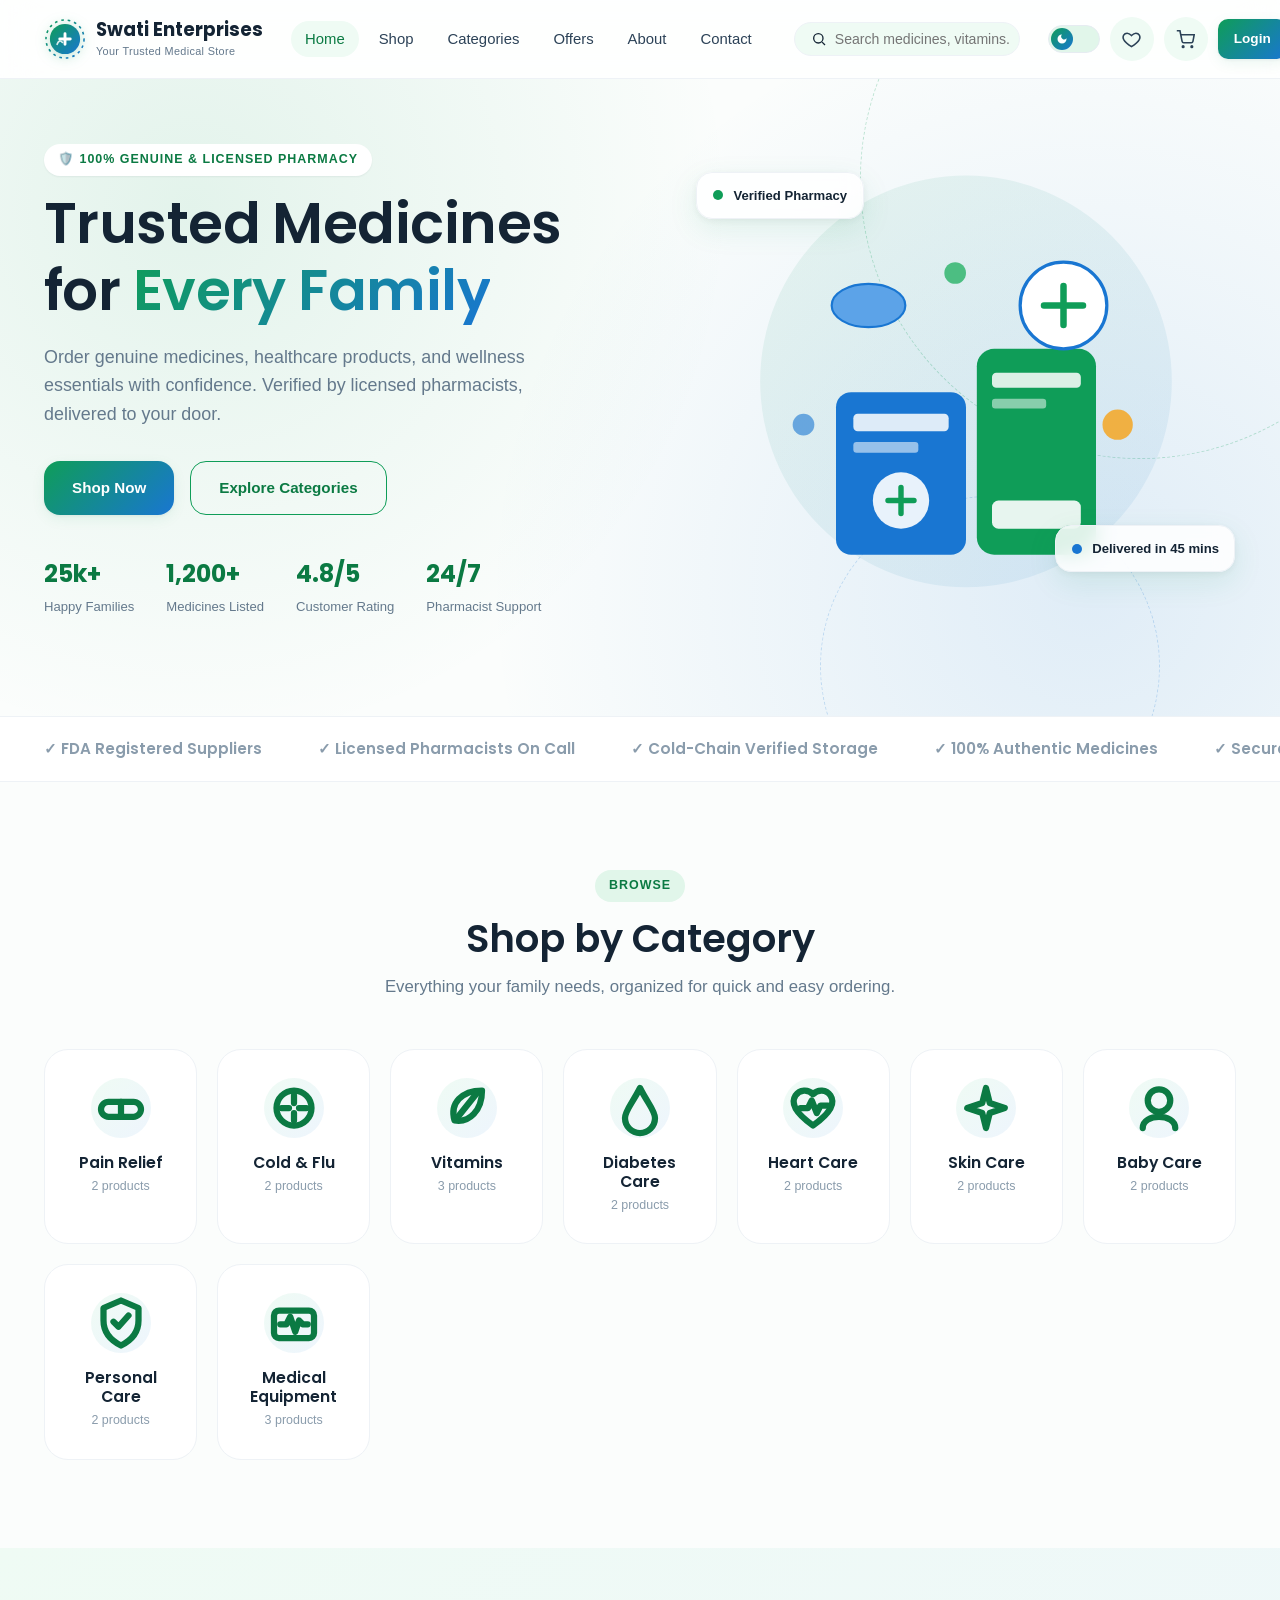
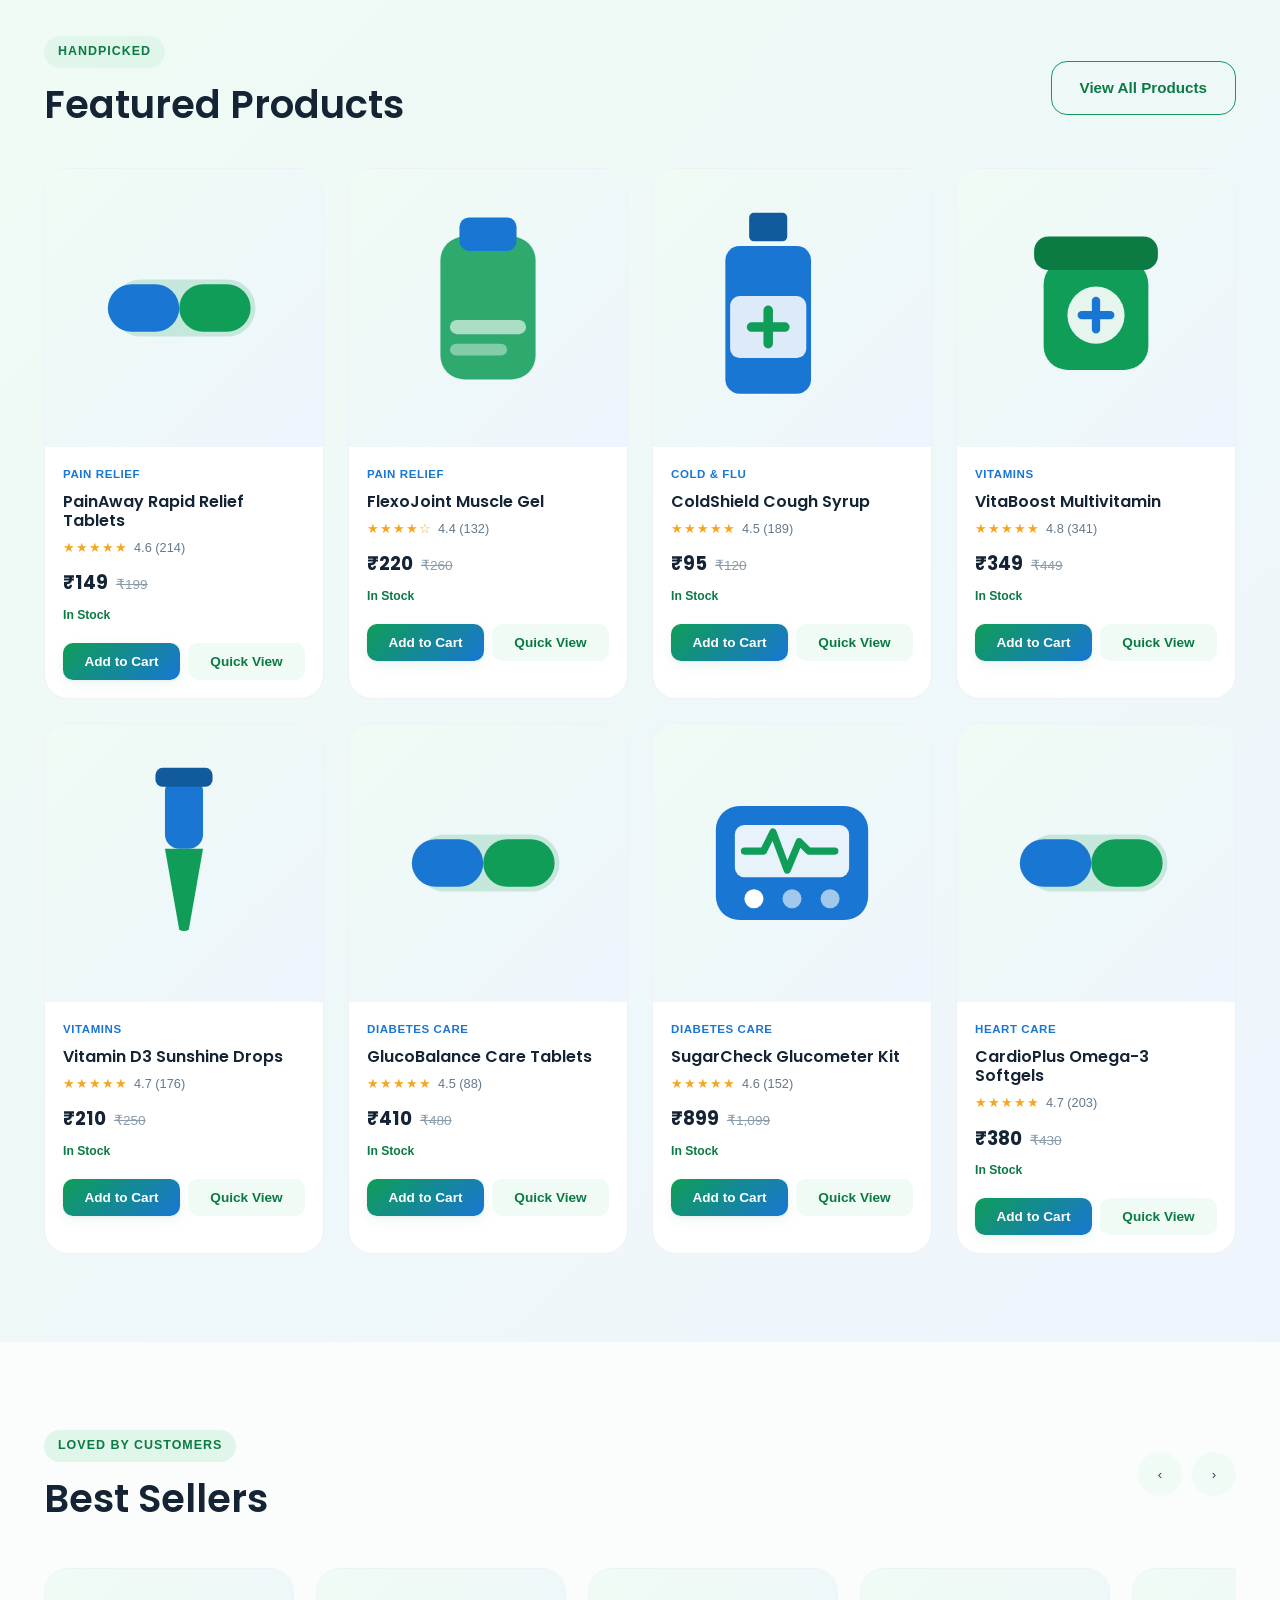
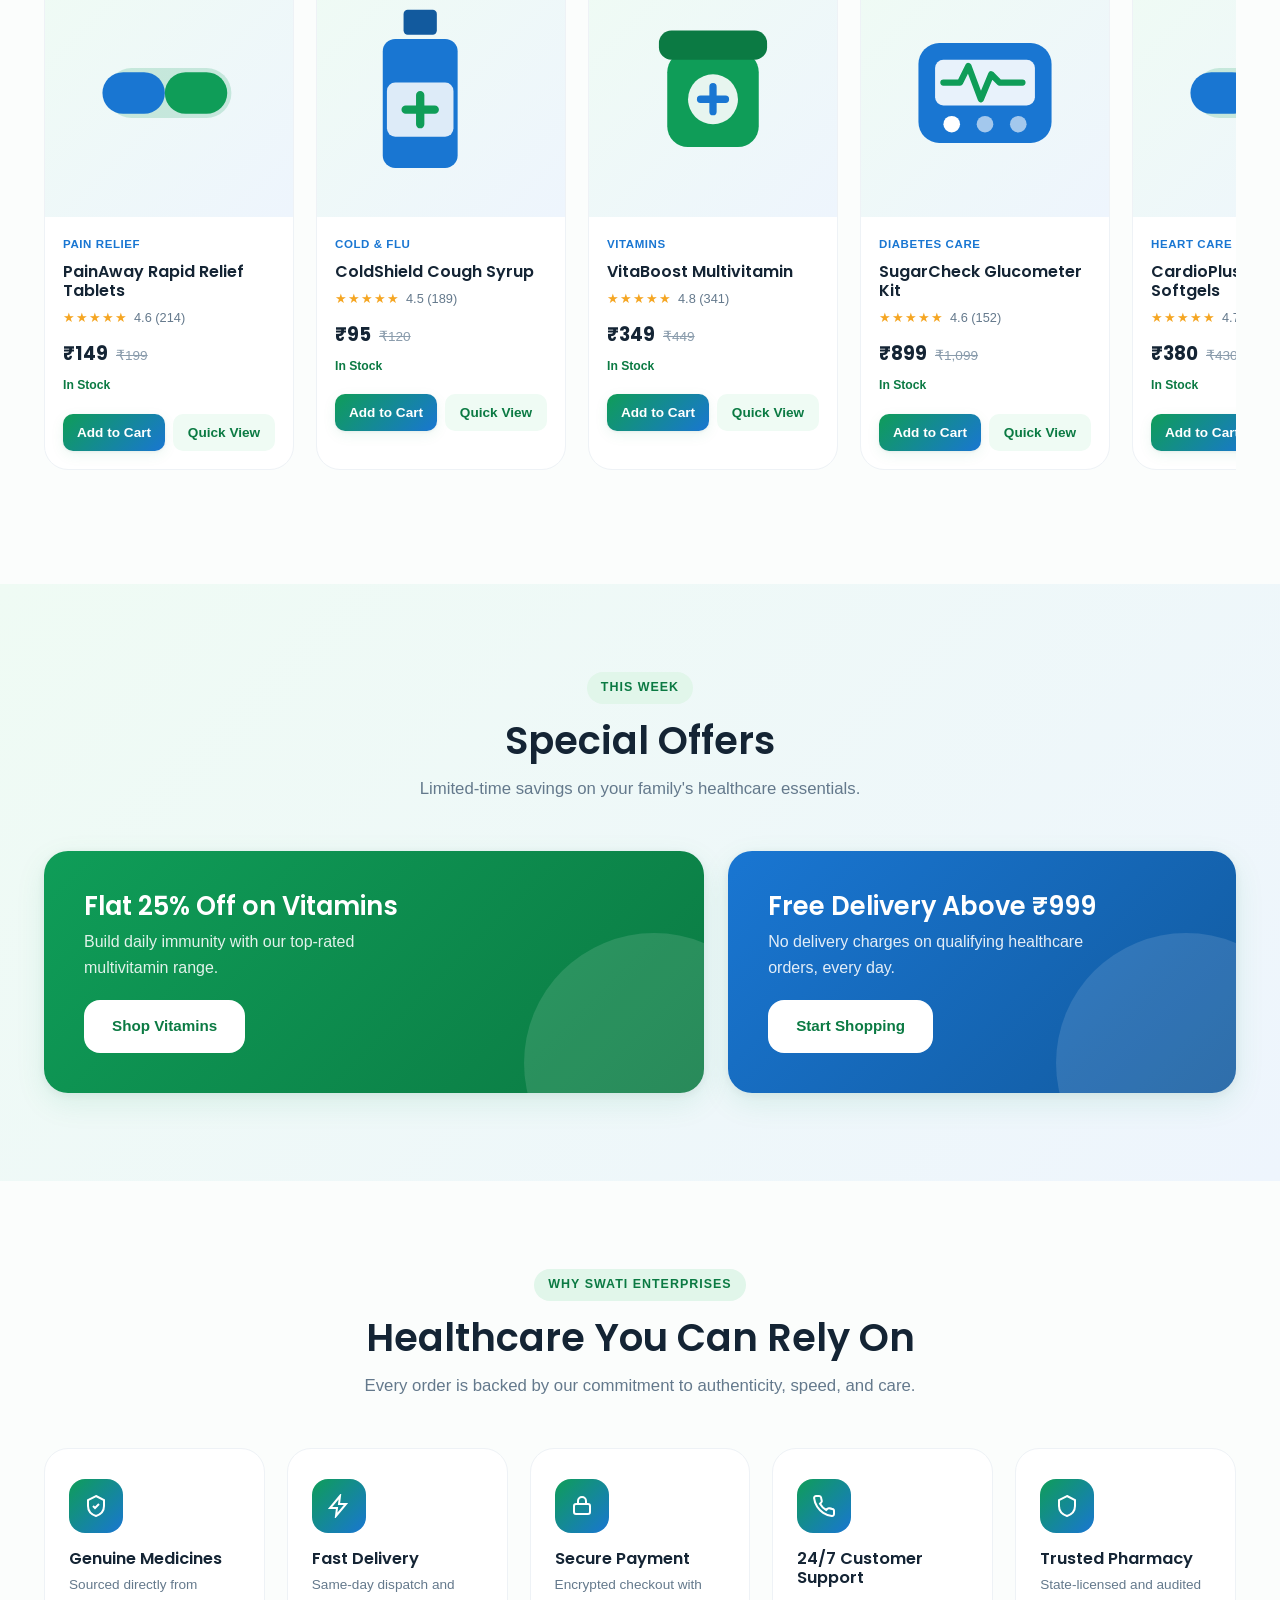
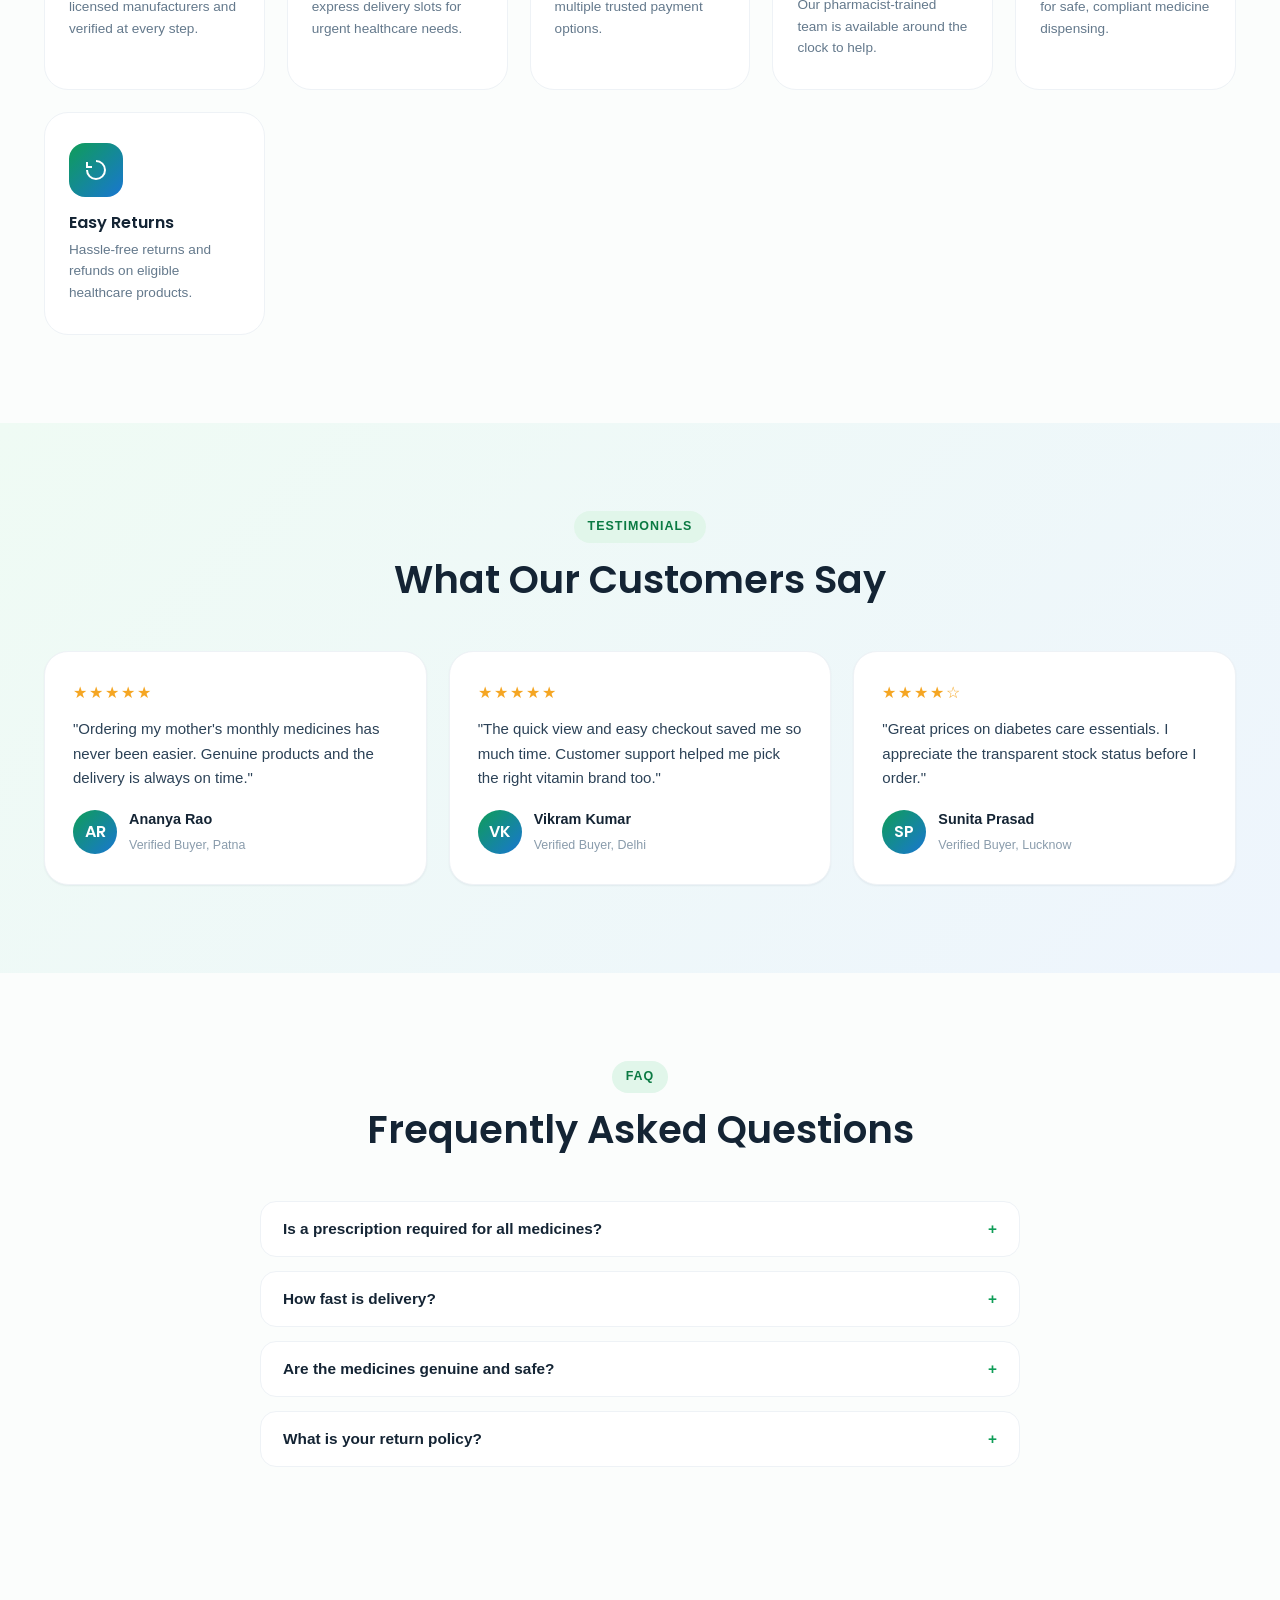
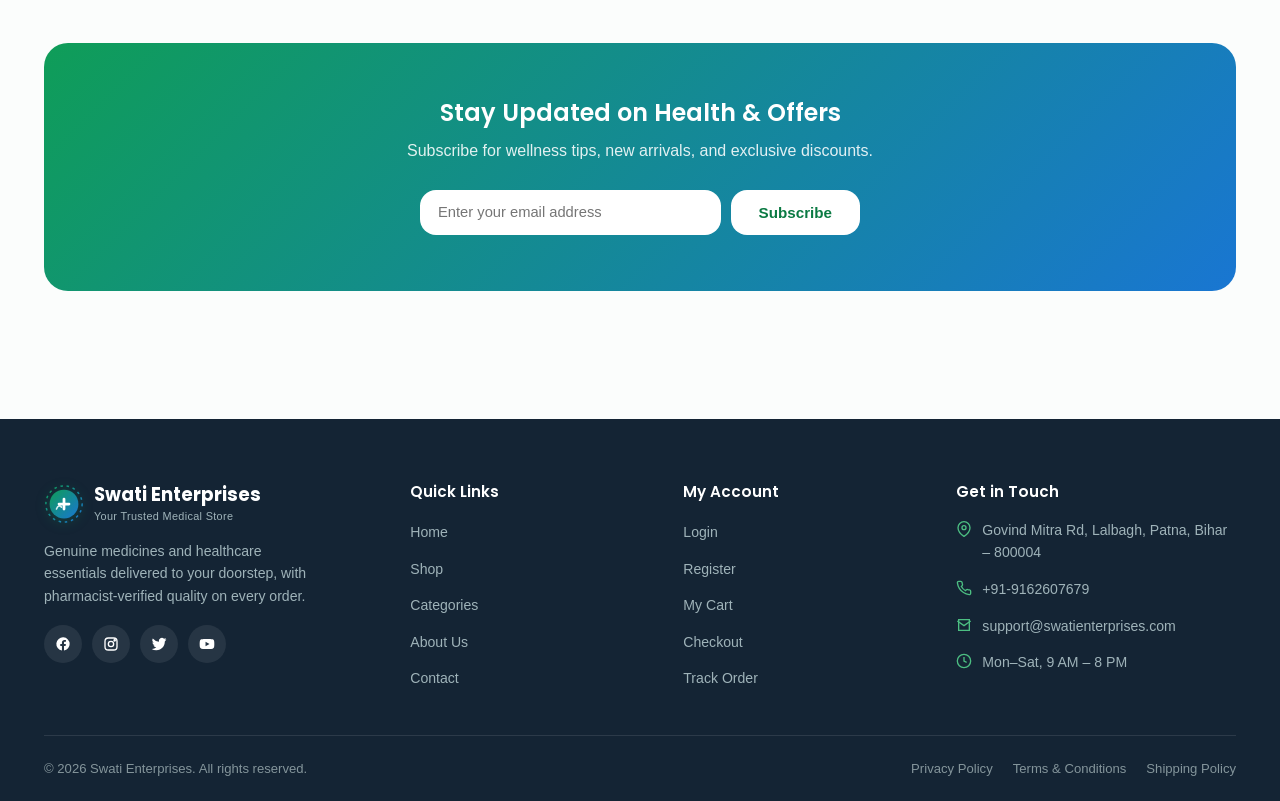
==== commit c9d2939a: "add" ====
--- a/index.html
+++ b/index.html
@@ -1,670 +1,424 @@
 <!DOCTYPE html>
-<html lang="en" data-theme="light">
-
+<html lang="en">
 <head>
-  <meta charset="UTF-8">
-  <meta name="viewport" content="width=device-width, initial-scale=1.0">
-  <meta name="description"
-    content="Swati Enterprises – Premium online pharmacy in India. Authentic medicines, vitamins, health products delivered fast. 50,000+ products, genuine quality.">
-  <meta name="keywords" content="online pharmacy, buy medicines online, health products, vitamins, Swati Enterprises">
-  <meta name="author" content="Swati Enterprises">
-  <meta property="og:title" content="Swati Enterprises – Premium Online Pharmacy">
-  <meta property="og:description"
-    content="India's most trusted online pharmacy. Genuine medicines, fast delivery, best prices.">
-  <meta property="og:type" content="website">
-  <meta name="twitter:card" content="summary_large_image">
-  <title>Swati Enterprises – Premium Online Pharmacy</title>
-  <link rel="icon" href="images/icons/favicon.svg" type="image/svg+xml">
-  <link rel="stylesheet" href="css/style.css">
-  <link rel="stylesheet" href="css/responsive.css">
-  <script type="module" src="js/app.js" defer></script>
-
-  <!-- JSON-LD Schema -->
-  <script type="application/ld+json">
-  {
-    "@context": "https://schema.org",
-    "@type": "Pharmacy",
-    "name": "Swati Enterprises",
-    "description": "Premium online pharmacy with authentic medicines and health products",
-    "url": "https://swati-enterprises.com",
-    "telephone": "+91-9162607679",
-    "address": { "@type": "PostalAddress", "addressCountry": "IN" }
-  }
-  </script>
+<meta charset="UTF-8">
+<meta name="viewport" content="width=device-width, initial-scale=1.0">
+<title>Home | Swati Enterprises</title>
+<meta name="description" content="Swati Enterprises is your trusted online pharmacy for genuine medicines, vitamins, and healthcare essentials with fast, reliable delivery.">
+<meta name="theme-color" content="#0F9D58">
+<link rel="icon" href="favicon.svg" type="image/svg+xml">
+<link rel="preconnect" href="https://fonts.googleapis.com">
+<link href="https://fonts.googleapis.com/css2?family=Poppins:wght@400;500;600;700;800&family=Inter:wght@400;500;600;700&display=swap" rel="stylesheet">
+<link rel="stylesheet" href="css/style.css">
+<link rel="stylesheet" href="css/animations.css">
+<link rel="stylesheet" href="css/responsive.css">
 </head>
-
-<body>
-
-  <!-- Page Loader -->
-  <div id="page-loader" role="status" aria-label="Loading">
-    <div class="loader-ring"></div>
-  </div>
-
-  <!-- Toast Container -->
-  <div id="toast-container" aria-live="polite" aria-atomic="true"></div>
-
-  <!-- Scroll to Top -->
-  <button id="scroll-top" aria-label="Scroll to top">
-    <svg viewBox="0 0 24 24" fill="none" stroke="currentColor" stroke-width="2.5">
-      <polyline points="18 15 12 9 6 15" />
+<body data-page="home">
+<a href="#main" class="skip-link">Skip to content</a>
+
+<div class="page-loader" id="pageLoader">
+  <div class="loader-logo"><svg class="logo-mark" width="60" height="60" viewBox="0 0 64 64" xmlns="http://www.w3.org/2000/svg">
+      <defs><linearGradient id="logoGradL" x1="0" y1="0" x2="1" y2="1">
+        <stop offset="0%" stop-color="#0F9D58"/><stop offset="100%" stop-color="#1976D2"/>
+      </linearGradient></defs>
+      <circle cx="32" cy="32" r="29" fill="none" stroke="url(#logoGradL)" stroke-width="2.4" stroke-dasharray="4 6"/>
+      <circle cx="32" cy="32" r="23" fill="url(#logoGradL)"/>
+      <path d="M24 32 h16 M32 24 v16" stroke="#ffffff" stroke-width="4.4" stroke-linecap="round"/>
+      <path d="M20 40 q3 -8 8 -3" stroke="#ffffff" stroke-width="2.6" stroke-linecap="round" fill="none" opacity="0.85"/>
+    </svg></div>
+  <div class="loader-bar"><span></span></div>
+</div>
+
+<header class="navbar" id="navbar">
+  <div class="container nav-inner">
+    <a href="index.html" class="brand" aria-label="Swati Enterprises home">
+      <svg class="logo-mark" width="42" height="42" viewBox="0 0 64 64" xmlns="http://www.w3.org/2000/svg">
+      <defs><linearGradient id="logoGradL" x1="0" y1="0" x2="1" y2="1">
+        <stop offset="0%" stop-color="#0F9D58"/><stop offset="100%" stop-color="#1976D2"/>
+      </linearGradient></defs>
+      <circle cx="32" cy="32" r="29" fill="none" stroke="url(#logoGradL)" stroke-width="2.4" stroke-dasharray="4 6"/>
+      <circle cx="32" cy="32" r="23" fill="url(#logoGradL)"/>
+      <path d="M24 32 h16 M32 24 v16" stroke="#ffffff" stroke-width="4.4" stroke-linecap="round"/>
+      <path d="M20 40 q3 -8 8 -3" stroke="#ffffff" stroke-width="2.6" stroke-linecap="round" fill="none" opacity="0.85"/>
     </svg>
-  </button>
-
-  <!-- Mobile Overlay -->
-  <div class="overlay" id="mobile-overlay" aria-hidden="true"></div>
-
-  <!-- Mobile Menu -->
-  <nav class="mobile-menu" id="mobile-menu" aria-label="Mobile navigation">
-    <div class="mobile-menu-header">
-      <div class="logo">
-        <div class="logo-icon"><svg viewBox="0 0 24 24" fill="none" stroke="currentColor" stroke-width="2">
-            <path
-              d="M19 14c1.49-1.46 3-3.21 3-5.5A5.5 5.5 0 0 0 16.5 3c-1.76 0-3 .5-4.5 2-1.5-1.5-2.74-2-4.5-2A5.5 5.5 0 0 0 2 8.5c0 2.3 1.5 4.05 3 5.5l7 7Z" />
-          </svg></div>
-        <span class="logo-name">Swati Enterprises</span>
-      </div>
-      <button id="mobile-menu-close" class="btn-icon" aria-label="Close menu">
-        <svg viewBox="0 0 24 24" fill="none" stroke="currentColor" stroke-width="2">
-          <line x1="18" y1="6" x2="6" y2="18" />
-          <line x1="6" y1="6" x2="18" y2="18" />
-        </svg>
+      <span><span class="brand-name">Swati Enterprises</span><span class="brand-tag">Your Trusted Medical Store</span></span>
+    </a>
+    <nav aria-label="Primary">
+      <ul class="nav-links" id="navLinks">
+        <li><a href="index.html" class="active">Home</a></li>
+        <li><a href="shop.html">Shop</a></li>
+        <li><a href="categories.html">Categories</a></li>
+        <li><a href="shop.html?filter=offers">Offers</a></li>
+        <li><a href="about.html">About</a></li>
+        <li><a href="contact.html">Contact</a></li>
+      </ul>
+    </nav>
+    <div class="nav-search" role="search">
+      <svg width="16" height="16" viewBox="0 0 24 24" fill="none" stroke="currentColor" stroke-width="2"><circle cx="11" cy="11" r="7"/><path d="M21 21l-4.3-4.3"/></svg>
+      <input type="text" id="navSearchInput" placeholder="Search medicines, vitamins..." aria-label="Search products" autocomplete="off">
+      <div class="search-suggest" id="navSearchSuggest"></div>
+    </div>
+    <div class="nav-actions">
+      <button class="theme-toggle" id="themeToggle" aria-label="Toggle dark mode" title="Toggle dark / light mode">
+        <span class="knob">
+          <svg width="12" height="12" viewBox="0 0 24 24" fill="currentColor"><path d="M12 3a9 9 0 1 0 9 9c0-.46-.04-.92-.1-1.36A5.4 5.4 0 0 1 12 3z"/></svg>
+        </span>
       </button>
-    </div>
-    <a href="index.html" class="nav-link">🏠 Home</a>
-    <a href="shop.html" class="nav-link">🛍️ Shop</a>
-    <a href="categories.html" class="nav-link">📂 Categories</a>
-    <a href="about.html" class="nav-link">ℹ️ About Us</a>
-    <a href="contact.html" class="nav-link">📞 Contact</a>
-    <hr class="divider" style="margin:16px 0">
-    <a href="login.html" class="btn btn-outline w-full" style="justify-content:center;margin-bottom:12px">Login</a>
-    <a href="register.html" class="btn btn-primary w-full" style="justify-content:center">Register</a>
-  </nav>
-
-  <!-- Quick View Modal -->
-  <div class="modal-overlay" id="quick-view-modal" role="dialog" aria-modal="true" aria-label="Product quick view">
-    <div class="modal">
-      <div class="modal-header">
-        <h2 style="font-size:var(--text-lg);font-weight:700">Quick View</h2>
-        <button id="modal-close-btn" class="modal-close-btn" aria-label="Close modal">
-          <svg viewBox="0 0 24 24" fill="none" stroke="currentColor" stroke-width="2">
-            <line x1="18" y1="6" x2="6" y2="18" />
-            <line x1="6" y1="6" x2="18" y2="18" />
-          </svg>
-        </button>
-      </div>
-      <div class="modal-body" id="modal-body"></div>
-    </div>
-  </div>
-
-  <!-- Top Bar -->
-  <div class="top-bar">
-    <div class="container">
-      <div class="top-bar-inner">
-        <span>🚚 Free delivery on orders above ₹499 | 📞 24/7 Support: 1800-123-4567</span>
-        <div class="top-bar-links">
-          <a href="login.html">Login</a>
-          <a href="register.html">Register</a>
-          <a href="about.html">About</a>
-          <a href="contact.html">Contact</a>
+      <a href="#" onclick="return false;" class="btn-icon icon-badge" aria-label="Wishlist" title="Wishlist">
+        <svg width="19" height="19" viewBox="0 0 24 24" fill="none" stroke="currentColor" stroke-width="2"><path d="M12 21s-7.5-4.6-10-9.3C0.3 7.9 2.6 4 6.4 4c2 0 3.6 1 5.6 3 2-2 3.6-3 5.6-3 3.8 0 6.1 3.9 4.4 7.7C19.5 16.4 12 21 12 21z"/></svg>
+        <span class="count" id="wishIconBadge" data-wish-count style="display:none;">0</span>
+      </a>
+      <a href="cart.html" class="btn-icon icon-badge" aria-label="Cart" title="Cart">
+        <svg width="19" height="19" viewBox="0 0 24 24" fill="none" stroke="currentColor" stroke-width="2"><circle cx="9" cy="21" r="1"/><circle cx="20" cy="21" r="1"/><path d="M1 1h4l2.7 13.4a2 2 0 0 0 2 1.6h9.7a2 2 0 0 0 2-1.6L23 6H6"/></svg>
+        <span class="count" id="cartIconBadge" data-cart-count style="display:none;">0</span>
+      </a>
+      <a href="login.html" class="btn btn-primary btn-sm">Login</a>
+      <button class="nav-toggle" id="navToggle" aria-label="Toggle menu" aria-expanded="false"><span></span></button>
+    </div>
+  </div>
+</header>
+
+<main id="main">
+
+<section class="hero">
+  <div class="hero-ring r1"></div>
+  <div class="hero-ring r2"></div>
+  <div class="container hero-grid">
+    <div class="hero-copy reveal">
+      <span class="eyebrow">🛡️ 100% Genuine &amp; Licensed Pharmacy</span>
+      <h1>Trusted Medicines for <span class="grad-text">Every Family</span></h1>
+      <p>Order genuine medicines, healthcare products, and wellness essentials with confidence. Verified by licensed pharmacists, delivered to your door.</p>
+      <div class="hero-cta">
+        <a href="shop.html" class="btn btn-primary">Shop Now</a>
+        <a href="categories.html" class="btn btn-outline">Explore Categories</a>
+      </div>
+      <div class="hero-stats">
+        <div><strong>25k+</strong><span>Happy Families</span></div>
+        <div><strong>1,200+</strong><span>Medicines Listed</span></div>
+        <div><strong>4.8/5</strong><span>Customer Rating</span></div>
+        <div><strong>24/7</strong><span>Pharmacist Support</span></div>
+      </div>
+    </div>
+    <div class="hero-visual reveal">
+      <svg viewBox="0 0 480 440" xmlns="http://www.w3.org/2000/svg">
+        <defs>
+          <linearGradient id="heroG1" x1="0" y1="0" x2="1" y2="1">
+            <stop offset="0%" stop-color="#0F9D58"/><stop offset="100%" stop-color="#1976D2"/>
+          </linearGradient>
+        </defs>
+        <circle cx="240" cy="220" r="190" fill="url(#heroG1)" opacity="0.08"/>
+        <rect x="120" y="230" width="120" height="150" rx="14" fill="#1976D2"/>
+        <rect x="136" y="250" width="88" height="16" rx="4" fill="#ffffff" opacity="0.85"/>
+        <rect x="136" y="276" width="60" height="10" rx="3" fill="#ffffff" opacity="0.55"/>
+        <circle cx="180" cy="330" r="26" fill="#ffffff" opacity="0.9"/>
+        <path d="M180 318 v24 M168 330 h24" stroke="#0F9D58" stroke-width="5" stroke-linecap="round"/>
+        <rect x="250" y="190" width="110" height="190" rx="16" fill="#0F9D58"/>
+        <rect x="264" y="212" width="82" height="14" rx="4" fill="#ffffff" opacity="0.85"/>
+        <rect x="264" y="236" width="50" height="9" rx="3" fill="#ffffff" opacity="0.5"/>
+        <rect x="264" y="330" width="82" height="26" rx="6" fill="#ffffff" opacity="0.9"/>
+        <circle cx="330" cy="150" r="40" fill="#ffffff" stroke="#1976D2" stroke-width="3"/>
+        <path d="M330 132 v36 M312 150 h36" stroke="#0F9D58" stroke-width="6" stroke-linecap="round"/>
+        <ellipse cx="150" cy="150" rx="34" ry="20" fill="#5CA3E8"/>
+        <ellipse cx="150" cy="150" rx="34" ry="20" fill="none" stroke="#1976D2" stroke-width="2"/>
+        <circle cx="230" cy="120" r="10" fill="#4CBE82"/>
+        <circle cx="380" cy="260" r="14" fill="#F5A623" opacity="0.85"/>
+        <circle cx="90" cy="260" r="10" fill="#1976D2" opacity="0.6"/>
+      </svg>
+      <div class="float-card f1"><span class="dot"></span> Verified Pharmacy</div>
+      <div class="float-card f2"><span class="dot blue"></span> Delivered in 45 mins</div>
+    </div>
+  </div>
+</section>
+
+<div class="trust-strip">
+  <div class="container">
+    <div class="trust-track">
+      <span>✓ FDA Registered Suppliers</span><span>✓ Licensed Pharmacists On Call</span><span>✓ Cold-Chain Verified Storage</span>
+      <span>✓ 100% Authentic Medicines</span><span>✓ Secure Encrypted Payments</span><span>✓ Same-Day City Delivery</span>
+      <span>✓ FDA Registered Suppliers</span><span>✓ Licensed Pharmacists On Call</span><span>✓ Cold-Chain Verified Storage</span>
+      <span>✓ 100% Authentic Medicines</span><span>✓ Secure Encrypted Payments</span><span>✓ Same-Day City Delivery</span>
+    </div>
+  </div>
+</div>
+
+<section>
+  <div class="container">
+    <div class="section-head reveal">
+      <span class="eyebrow">Browse</span>
+      <h2>Shop by Category</h2>
+      <p>Everything your family needs, organized for quick and easy ordering.</p>
+    </div>
+    <div class="cat-grid" id="catGridHome"></div>
+  </div>
+</section>
+
+<section class="bg-soft">
+  <div class="container">
+    <div class="divider-row reveal">
+      <div class="section-head left" style="margin:0;">
+        <span class="eyebrow">Handpicked</span>
+        <h2>Featured Products</h2>
+      </div>
+      <a href="shop.html" class="btn btn-outline">View All Products</a>
+    </div>
+    <div class="product-grid" id="featuredGrid"></div>
+  </div>
+</section>
+
+<section>
+  <div class="container">
+    <div class="divider-row reveal">
+      <div class="section-head left" style="margin:0;">
+        <span class="eyebrow">Loved by customers</span>
+        <h2>Best Sellers</h2>
+      </div>
+      <div class="slider-nav">
+        <button class="btn-icon" id="bsPrev" aria-label="Previous">‹</button>
+        <button class="btn-icon" id="bsNext" aria-label="Next">›</button>
+      </div>
+    </div>
+    <div class="slider-wrap">
+      <div class="slider-track" id="bestSellerTrack"></div>
+    </div>
+  </div>
+</section>
+
+<section class="bg-soft">
+  <div class="container">
+    <div class="section-head reveal">
+      <span class="eyebrow">This week</span>
+      <h2>Special Offers</h2>
+      <p>Limited-time savings on your family's healthcare essentials.</p>
+    </div>
+    <div class="offer-grid reveal">
+      <div class="offer-banner b1">
+        <h3>Flat 25% Off on Vitamins</h3>
+        <p>Build daily immunity with our top-rated multivitamin range.</p>
+        <a href="shop.html" class="btn">Shop Vitamins</a>
+      </div>
+      <div class="offer-banner b2">
+        <h3>Free Delivery Above ₹999</h3>
+        <p>No delivery charges on qualifying healthcare orders, every day.</p>
+        <a href="shop.html" class="btn">Start Shopping</a>
+      </div>
+    </div>
+  </div>
+</section>
+
+<section>
+  <div class="container">
+    <div class="section-head reveal">
+      <span class="eyebrow">Why Swati Enterprises</span>
+      <h2>Healthcare You Can Rely On</h2>
+      <p>Every order is backed by our commitment to authenticity, speed, and care.</p>
+    </div>
+    <div class="feature-grid reveal">
+      <div class="feature-card">
+        <div class="feature-icon"><svg width="24" height="24" viewBox="0 0 24 24" fill="none" stroke="#fff" stroke-width="2"><path d="M12 2l8 4v6c0 5-3.5 8.5-8 10-4.5-1.5-8-5-8-10V6z"/><path d="M9 12l2 2 4-4"/></svg></div>
+        <h3>Genuine Medicines</h3>
+        <p>Sourced directly from licensed manufacturers and verified at every step.</p>
+      </div>
+      <div class="feature-card">
+        <div class="feature-icon"><svg width="24" height="24" viewBox="0 0 24 24" fill="none" stroke="#fff" stroke-width="2"><path d="M13 2 3 14h7l-1 8 10-12h-7z"/></svg></div>
+        <h3>Fast Delivery</h3>
+        <p>Same-day dispatch and express delivery slots for urgent healthcare needs.</p>
+      </div>
+      <div class="feature-card">
+        <div class="feature-icon"><svg width="24" height="24" viewBox="0 0 24 24" fill="none" stroke="#fff" stroke-width="2"><rect x="4" y="10" width="16" height="10" rx="2"/><path d="M8 10V7a4 4 0 0 1 8 0v3"/></svg></div>
+        <h3>Secure Payment</h3>
+        <p>Encrypted checkout with multiple trusted payment options.</p>
+      </div>
+      <div class="feature-card">
+        <div class="feature-icon"><svg width="24" height="24" viewBox="0 0 24 24" fill="none" stroke="#fff" stroke-width="2"><path d="M22 16.9v3a2 2 0 0 1-2.2 2 19.8 19.8 0 0 1-8.6-3.1 19.5 19.5 0 0 1-6-6 19.8 19.8 0 0 1-3.1-8.6A2 2 0 0 1 4.1 2h3a2 2 0 0 1 2 1.7c.1.9.3 1.8.6 2.7a2 2 0 0 1-.5 2.1L8 9.7a16 16 0 0 0 6.3 6.3l1.2-1.2a2 2 0 0 1 2.1-.5c.9.3 1.8.5 2.7.6a2 2 0 0 1 1.7 2.1z"/></svg></div>
+        <h3>24/7 Customer Support</h3>
+        <p>Our pharmacist-trained team is available around the clock to help.</p>
+      </div>
+      <div class="feature-card">
+        <div class="feature-icon"><svg width="24" height="24" viewBox="0 0 24 24" fill="none" stroke="#fff" stroke-width="2"><path d="M12 2l8 4v6c0 5-3.5 8.5-8 10-4.5-1.5-8-5-8-10V6z"/></svg></div>
+        <h3>Trusted Pharmacy</h3>
+        <p>State-licensed and audited for safe, compliant medicine dispensing.</p>
+      </div>
+      <div class="feature-card">
+        <div class="feature-icon"><svg width="24" height="24" viewBox="0 0 24 24" fill="none" stroke="#fff" stroke-width="2"><path d="M3 12a9 9 0 1 0 9-9"/><path d="M3 4v5h5"/></svg></div>
+        <h3>Easy Returns</h3>
+        <p>Hassle-free returns and refunds on eligible healthcare products.</p>
+      </div>
+    </div>
+  </div>
+</section>
+
+<section class="bg-soft">
+  <div class="container">
+    <div class="section-head reveal">
+      <span class="eyebrow">Testimonials</span>
+      <h2>What Our Customers Say</h2>
+    </div>
+    <div class="testi-grid reveal">
+      <div class="testi-card">
+        <div class="testi-stars">★★★★★</div>
+        <p>"Ordering my mother's monthly medicines has never been easier. Genuine products and the delivery is always on time."</p>
+        <div class="testi-user"><div class="testi-avatar">AR</div><div><strong>Ananya Rao</strong><span>Verified Buyer, Patna</span></div></div>
+      </div>
+      <div class="testi-card">
+        <div class="testi-stars">★★★★★</div>
+        <p>"The quick view and easy checkout saved me so much time. Customer support helped me pick the right vitamin brand too."</p>
+        <div class="testi-user"><div class="testi-avatar">VK</div><div><strong>Vikram Kumar</strong><span>Verified Buyer, Delhi</span></div></div>
+      </div>
+      <div class="testi-card">
+        <div class="testi-stars">★★★★☆</div>
+        <p>"Great prices on diabetes care essentials. I appreciate the transparent stock status before I order."</p>
+        <div class="testi-user"><div class="testi-avatar">SP</div><div><strong>Sunita Prasad</strong><span>Verified Buyer, Lucknow</span></div></div>
+      </div>
+    </div>
+  </div>
+</section>
+
+<section>
+  <div class="container">
+    <div class="section-head reveal">
+      <span class="eyebrow">FAQ</span>
+      <h2>Frequently Asked Questions</h2>
+    </div>
+    <div class="faq-list reveal">
+      <div class="faq-item">
+        <button class="faq-q">Is a prescription required for all medicines? <span class="plus">+</span></button>
+        <div class="faq-a"><p>Prescription-only medicines require a valid upload during checkout. Over-the-counter wellness products can be ordered freely.</p></div>
+      </div>
+      <div class="faq-item">
+        <button class="faq-q">How fast is delivery? <span class="plus">+</span></button>
+        <div class="faq-a"><p>Most orders are delivered within 45 minutes to 24 hours depending on your location and product availability.</p></div>
+      </div>
+      <div class="faq-item">
+        <button class="faq-q">Are the medicines genuine and safe? <span class="plus">+</span></button>
+        <div class="faq-a"><p>Yes. Every product is sourced from licensed distributors and checked by our in-house pharmacist team before dispatch.</p></div>
+      </div>
+      <div class="faq-item">
+        <button class="faq-q">What is your return policy? <span class="plus">+</span></button>
+        <div class="faq-a"><p>Unopened, undamaged products can be returned within 7 days. Medicines are non-returnable once the seal is broken, per pharmacy regulation.</p></div>
+      </div>
+    </div>
+  </div>
+</section>
+
+<section>
+  <div class="container">
+    <div class="newsletter reveal">
+      <h2>Stay Updated on Health &amp; Offers</h2>
+      <p>Subscribe for wellness tips, new arrivals, and exclusive discounts.</p>
+      <form class="newsletter-form" id="newsletterForm">
+        <input type="email" placeholder="Enter your email address" required aria-label="Email address">
+        <button class="btn" type="submit">Subscribe</button>
+      </form>
+    </div>
+  </div>
+</section>
+
+</main>
+
+<footer class="footer">
+  <div class="container">
+    <div class="footer-grid">
+      <div class="footer-brand">
+        <a href="index.html" class="brand">
+          <svg class="logo-mark" width="40" height="40" viewBox="0 0 64 64" xmlns="http://www.w3.org/2000/svg">
+      <defs><linearGradient id="logoGradL" x1="0" y1="0" x2="1" y2="1">
+        <stop offset="0%" stop-color="#0F9D58"/><stop offset="100%" stop-color="#1976D2"/>
+      </linearGradient></defs>
+      <circle cx="32" cy="32" r="29" fill="none" stroke="url(#logoGradL)" stroke-width="2.4" stroke-dasharray="4 6"/>
+      <circle cx="32" cy="32" r="23" fill="url(#logoGradL)"/>
+      <path d="M24 32 h16 M32 24 v16" stroke="#ffffff" stroke-width="4.4" stroke-linecap="round"/>
+      <path d="M20 40 q3 -8 8 -3" stroke="#ffffff" stroke-width="2.6" stroke-linecap="round" fill="none" opacity="0.85"/>
+    </svg>
+          <span><span class="brand-name">Swati Enterprises</span><span class="brand-tag">Your Trusted Medical Store</span></span>
+        </a>
+        <p class="desc">Genuine medicines and healthcare essentials delivered to your doorstep, with pharmacist-verified quality on every order.</p>
+        <div class="social-row">
+          <a href="#" aria-label="Facebook"><svg width="16" height="16" viewBox="0 0 24 24" fill="#fff"><path d="M22 12a10 10 0 1 0-11.6 9.9v-7H7.9V12h2.5V9.8c0-2.5 1.5-3.9 3.8-3.9 1.1 0 2.2.2 2.2.2v2.4h-1.3c-1.2 0-1.6.8-1.6 1.6V12h2.8l-.4 2.9h-2.4v7A10 10 0 0 0 22 12z"/></svg></a>
+          <a href="#" aria-label="Instagram"><svg width="16" height="16" viewBox="0 0 24 24" fill="none" stroke="#fff" stroke-width="2"><rect x="3" y="3" width="18" height="18" rx="5"/><circle cx="12" cy="12" r="4"/><circle cx="17.5" cy="6.5" r="1"/></svg></a>
+          <a href="#" aria-label="Twitter"><svg width="16" height="16" viewBox="0 0 24 24" fill="#fff"><path d="M23 4.9a9.3 9.3 0 0 1-2.6.7 4.5 4.5 0 0 0 2-2.5c-.9.5-1.9.9-2.9 1.1A4.5 4.5 0 0 0 11.9 8.5 12.8 12.8 0 0 1 2.7 3.8a4.5 4.5 0 0 0 1.4 6 4.4 4.4 0 0 1-2-.6v.1a4.5 4.5 0 0 0 3.6 4.4 4.5 4.5 0 0 1-2 .1 4.5 4.5 0 0 0 4.2 3.1A9 9 0 0 1 1 19.5a12.8 12.8 0 0 0 6.9 2c8.3 0 12.8-6.9 12.8-12.8v-.6A9.2 9.2 0 0 0 23 4.9z"/></svg></a>
+          <a href="#" aria-label="YouTube"><svg width="16" height="16" viewBox="0 0 24 24" fill="#fff"><path d="M23 12s0-3.4-.4-5a3 3 0 0 0-2.1-2C18.9 4.5 12 4.5 12 4.5s-6.9 0-8.5.5a3 3 0 0 0-2.1 2C1 8.6 1 12 1 12s0 3.4.4 5a3 3 0 0 0 2.1 2c1.6.5 8.5.5 8.5.5s6.9 0 8.5-.5a3 3 0 0 0 2.1-2c.4-1.6.4-5 .4-5zM9.8 15.5v-7l6 3.5z"/></svg></a>
         </div>
       </div>
-    </div>
-  </div>
-
-  <!-- Navbar -->
-  <header class="navbar" id="navbar">
-    <div class="container">
-      <div class="nav-inner">
-        <a href="index.html" class="logo" aria-label="Swati Enterprises Home">
-          <div class="logo-icon">
-            <svg viewBox="0 0 24 24" fill="none" stroke="currentColor" stroke-width="2">
-              <path
-                d="M19 14c1.49-1.46 3-3.21 3-5.5A5.5 5.5 0 0 0 16.5 3c-1.76 0-3 .5-4.5 2-1.5-1.5-2.74-2-4.5-2A5.5 5.5 0 0 0 2 8.5c0 2.3 1.5 4.05 3 5.5l7 7Z" />
-            </svg>
-          </div>
-          <div class="logo-text">
-            <span class="logo-name">Swati Enterprises</span>
-            <span class="logo-tag">Premium Pharmacy</span>
-          </div>
-        </a>
-
-        <!-- Search -->
-        <div class="nav-search hide-mobile" role="search">
-          <form class="nav-search-form" id="nav-search-form" action="shop.html">
-            <input type="search" class="nav-search-input" id="nav-search-input" name="q"
-              placeholder="Search medicines, vitamins, health products..." autocomplete="off"
-              aria-label="Search products">
-            <button type="submit" class="nav-search-btn" aria-label="Search">
-              <svg viewBox="0 0 24 24" fill="none" stroke="currentColor" stroke-width="2">
-                <circle cx="11" cy="11" r="8" />
-                <path d="m21 21-4.35-4.35" />
-              </svg>
-            </button>
-          </form>
-          <div class="search-suggestions" id="search-suggestions" role="listbox" aria-label="Search suggestions"></div>
-        </div>
-
-        <!-- Desktop Nav -->
-        <nav class="nav-menu" aria-label="Main navigation">
-          <a href="index.html" class="nav-link">Home</a>
-          <a href="shop.html" class="nav-link">Shop</a>
-          <a href="categories.html" class="nav-link">Categories</a>
-          <a href="about.html" class="nav-link">About</a>
-          <a href="contact.html" class="nav-link">Contact</a>
-        </nav>
-
-        <!-- Actions -->
-        <div class="nav-actions">
-          <button class="theme-toggle" id="theme-toggle-btn" aria-label="Toggle theme" title="Toggle dark/light mode">
-            <svg class="icon-sun" viewBox="0 0 24 24" fill="none" stroke="currentColor" stroke-width="2">
-              <circle cx="12" cy="12" r="5" />
-              <line x1="12" y1="1" x2="12" y2="3" />
-              <line x1="12" y1="21" x2="12" y2="23" />
-              <line x1="4.22" y1="4.22" x2="5.64" y2="5.64" />
-              <line x1="18.36" y1="18.36" x2="19.78" y2="19.78" />
-              <line x1="1" y1="12" x2="3" y2="12" />
-              <line x1="21" y1="12" x2="23" y2="12" />
-              <line x1="4.22" y1="19.78" x2="5.64" y2="18.36" />
-              <line x1="18.36" y1="5.64" x2="19.78" y2="4.22" />
-            </svg>
-            <svg class="icon-moon" viewBox="0 0 24 24" fill="none" stroke="currentColor" stroke-width="2">
-              <path d="M21 12.79A9 9 0 1 1 11.21 3 7 7 0 0 0 21 12.79z" />
-            </svg>
-          </button>
-          <a href="wishlist.html" class="nav-action-btn" aria-label="Wishlist" title="Wishlist">
-            <svg viewBox="0 0 24 24" fill="none" stroke="currentColor" stroke-width="2">
-              <path
-                d="M20.84 4.61a5.5 5.5 0 0 0-7.78 0L12 5.67l-1.06-1.06a5.5 5.5 0 0 0-7.78 7.78l1.06 1.06L12 21.23l7.78-7.78 1.06-1.06a5.5 5.5 0 0 0 0-7.78z" />
-            </svg>
-            <span class="nav-badge wishlist-badge" style="display:none">0</span>
-          </a>
-          <a href="cart.html" class="nav-action-btn" aria-label="Shopping cart" title="Cart">
-            <svg viewBox="0 0 24 24" fill="none" stroke="currentColor" stroke-width="2">
-              <circle cx="9" cy="21" r="1" />
-              <circle cx="20" cy="21" r="1" />
-              <path d="M1 1h4l2.68 13.39a2 2 0 0 0 2 1.61h9.72a2 2 0 0 0 2-1.61L23 6H6" />
-            </svg>
-            <span class="nav-badge cart-badge" style="display:none">0</span>
-          </a>
-          <a href="login.html" class="nav-action-btn hide-mobile" aria-label="My account" title="Account">
-            <svg viewBox="0 0 24 24" fill="none" stroke="currentColor" stroke-width="2">
-              <path d="M20 21v-2a4 4 0 0 0-4-4H8a4 4 0 0 0-4 4v2" />
-              <circle cx="12" cy="7" r="4" />
-            </svg>
-          </a>
-          <!-- Hamburger -->
-          <button class="hamburger" id="hamburger-btn" aria-label="Open menu" aria-expanded="false">
-            <span class="hamburger-line"></span>
-            <span class="hamburger-line"></span>
-            <span class="hamburger-line"></span>
-          </button>
-        </div>
-      </div>
-    </div>
-  </header>
-
-  <!-- ===== MAIN CONTENT ===== -->
-  <main>
-
-    <!-- ── HERO SECTION ── -->
-    <section class="hero" aria-label="Hero banner">
-      <div class="hero-blob hero-blob-1"></div>
-      <div class="hero-blob hero-blob-2"></div>
-      <div class="container">
-        <div class="hero-content">
-          <div class="hero-text animate-fade-in-up">
-            <div class="hero-badge">
-              <span class="hero-badge-dot"></span>
-              🇮🇳 India's Most Trusted Online Pharmacy
-            </div>
-            <h1 class="hero-title">
-              Your Health,<br>
-              <span>Our Priority</span>
-            </h1>
-            <p class="hero-desc">
-              Premium quality medicines, vitamins & health products delivered to your doorstep. Authentic products,
-              unbeatable prices, lightning-fast delivery.
-            </p>
-            <div class="hero-actions">
-              <a href="shop.html" class="btn btn-outline-white btn-lg">
-                <svg viewBox="0 0 24 24" fill="none" stroke="currentColor" stroke-width="2"
-                  style="width:20px;height:20px">
-                  <circle cx="9" cy="21" r="1" />
-                  <circle cx="20" cy="21" r="1" />
-                  <path d="M1 1h4l2.68 13.39a2 2 0 0 0 2 1.61h9.72a2 2 0 0 0 2-1.61L23 6H6" />
-                </svg>
-                Shop Now
-              </a>
-              <a href="categories.html" class="btn btn-ghost" style="color:#fff;border-color:rgba(255,255,255,0.4)">
-                Browse Categories →
-              </a>
-            </div>
-            <div class="hero-stats">
-              <div class="hero-stat">
-                <div class="hero-stat-num" data-count="50000" data-suffix="+">0</div>
-                <div class="hero-stat-label">Products</div>
-              </div>
-              <div class="hero-stat">
-                <div class="hero-stat-num" data-count="2500000" data-suffix="+">0</div>
-                <div class="hero-stat-label">Happy Customers</div>
-              </div>
-              <div class="hero-stat">
-                <div class="hero-stat-num" data-count="500" data-suffix="+">0</div>
-                <div class="hero-stat-label">Cities</div>
-              </div>
-              <div class="hero-stat">
-                <div class="hero-stat-num" data-count="24">0</div>
-                <div class="hero-stat-label">Hours Delivery</div>
-              </div>
-            </div>
-          </div>
-
-          <div class="hero-image-wrap animate-fade-in delay-300">
-            <div
-              style="width:100%;max-width:480px;border-radius:var(--radius-2xl);background:rgba(255,255,255,0.1);backdrop-filter:blur(20px);border:1px solid rgba(255,255,255,0.2);padding:var(--space-8);text-align:center;box-shadow:0 32px 80px rgba(0,0,0,0.25)">
-              <div style="font-size:5rem;margin-bottom:var(--space-4);animation:float 4s ease-in-out infinite">💊</div>
-              <h2 style="font-size:var(--text-2xl);font-weight:800;color:#fff;margin-bottom:var(--space-3)">Genuine
-                Medicines</h2>
-              <p style="color:rgba(255,255,255,0.8);font-size:var(--text-sm);margin-bottom:var(--space-6)">100%
-                authentic products from licensed distributors</p>
-              <div style="display:flex;gap:var(--space-3);justify-content:center;flex-wrap:wrap">
-                <span
-                  style="background:rgba(255,255,255,0.15);color:#fff;padding:6px 16px;border-radius:20px;font-size:12px;font-weight:600;backdrop-filter:blur(8px)">✓
-                  ISO Certified</span>
-                <span
-                  style="background:rgba(255,255,255,0.15);color:#fff;padding:6px 16px;border-radius:20px;font-size:12px;font-weight:600;backdrop-filter:blur(8px)">✓
-                  Govt. Licensed</span>
-                <span
-                  style="background:rgba(255,255,255,0.15);color:#fff;padding:6px 16px;border-radius:20px;font-size:12px;font-weight:600;backdrop-filter:blur(8px)">✓
-                  Free Returns</span>
-              </div>
-            </div>
-
-            <!-- Floating Cards -->
-            <div class="hero-floating-card hero-floating-card-1">
-              <div class="hero-card-icon hero-card-icon-green">🚚</div>
-              <div class="hero-card-text">
-                <strong>Same Day Delivery</strong>
-                <span>In select cities</span>
-              </div>
-            </div>
-            <div class="hero-floating-card hero-floating-card-2">
-              <div class="hero-card-icon hero-card-icon-blue">🔒</div>
-              <div class="hero-card-text">
-                <strong>Secure Payments</strong>
-                <span>100% encrypted</span>
-              </div>
-            </div>
-          </div>
-        </div>
-      </div>
-    </section>
-
-    <!-- ── FEATURES BAR ── -->
-    <section class="features-bar" aria-label="Key features">
-      <div class="container">
-        <div class="features-grid">
-          <div class="feature-item reveal">
-            <div class="feature-icon-wrap">
-              <svg viewBox="0 0 24 24" fill="none" stroke="currentColor" stroke-width="2">
-                <rect x="1" y="3" width="15" height="13" />
-                <polygon points="16 8 20 8 23 11 23 16 16 16 16 8" />
-                <circle cx="5.5" cy="18.5" r="2.5" />
-                <circle cx="18.5" cy="18.5" r="2.5" />
-              </svg>
-            </div>
-            <div>
-              <p class="feature-title">Free Delivery</p>
-              <p class="feature-desc">On orders above ₹499</p>
-            </div>
-          </div>
-          <div class="feature-item reveal delay-100">
-            <div class="feature-icon-wrap">
-              <svg viewBox="0 0 24 24" fill="none" stroke="currentColor" stroke-width="2">
-                <path d="M12 22s8-4 8-10V5l-8-3-8 3v7c0 6 8 10 8 10z" />
-              </svg>
-            </div>
-            <div>
-              <p class="feature-title">100% Genuine</p>
-              <p class="feature-desc">Authenticated products only</p>
-            </div>
-          </div>
-          <div class="feature-item reveal delay-200">
-            <div class="feature-icon-wrap">
-              <svg viewBox="0 0 24 24" fill="none" stroke="currentColor" stroke-width="2">
-                <path d="M3 9l9-7 9 7v11a2 2 0 0 1-2 2H5a2 2 0 0 1-2-2z" />
-                <polyline points="9 22 9 12 15 12 15 22" />
-              </svg>
-            </div>
-            <div>
-              <p class="feature-title">Easy Returns</p>
-              <p class="feature-desc">7-day hassle-free returns</p>
-            </div>
-          </div>
-          <div class="feature-item reveal delay-300">
-            <div class="feature-icon-wrap">
-              <svg viewBox="0 0 24 24" fill="none" stroke="currentColor" stroke-width="2">
-                <path
-                  d="M22 16.92v3a2 2 0 0 1-2.18 2 19.79 19.79 0 0 1-8.63-3.07A19.5 19.5 0 0 1 4.69 14 19.79 19.79 0 0 1 1.65 5.4 2 2 0 0 1 3.62 3h3a2 2 0 0 1 2 1.72c.127.96.361 1.903.7 2.81a2 2 0 0 1-.45 2.11L7.91 10.9a16 16 0 0 0 6 6l1.06-1.06a2 2 0 0 1 2.11-.45c.907.339 1.85.573 2.81.7A2 2 0 0 1 22 18.02v-.1a2 2 0 0 1 0-.1z" />
-              </svg>
-            </div>
-            <div>
-              <p class="feature-title">24/7 Support</p>
-              <p class="feature-desc">Always here to help you</p>
-            </div>
-          </div>
-        </div>
-      </div>
-    </section>
-
-    <!-- ── CATEGORY STRIP ── -->
-    <section class="category-strip" aria-label="Browse categories">
-      <div class="container">
-        <div class="flex-between mb-4">
-          <h2 style="font-size:var(--text-xl);font-weight:700;color:var(--clr-text)">Shop by Category</h2>
-          <a href="categories.html" class="btn btn-outline btn-sm">View All →</a>
-        </div>
-        <div class="category-scroll" id="category-chips-scroll" role="list"></div>
-      </div>
-    </section>
-
-    <!-- ── FEATURED PRODUCTS ── -->
-    <section style="padding:var(--space-20) 0;background:var(--clr-bg)" aria-label="Featured products">
-      <div class="container">
-        <div class="section-header">
-          <span class="section-tag">Featured Collection</span>
-          <h2 class="section-title">Bestselling Health Products</h2>
-          <p class="section-subtitle">Handpicked by our pharmacists – the most trusted medicines and supplements</p>
-        </div>
-        <div class="products-grid" id="featured-products-grid"></div>
-        <div style="text-align:center;margin-top:var(--space-10)">
-          <a href="shop.html" class="btn btn-primary btn-lg">
-            <svg viewBox="0 0 24 24" fill="none" stroke="currentColor" stroke-width="2" style="width:18px;height:18px">
-              <circle cx="9" cy="21" r="1" />
-              <circle cx="20" cy="21" r="1" />
-              <path d="M1 1h4l2.68 13.39a2 2 0 0 0 2 1.61h9.72a2 2 0 0 0 2-1.61L23 6H6" />
-            </svg>
-            View All Products
-          </a>
-        </div>
-      </div>
-    </section>
-
-    <!-- ── DEAL OF THE DAY ── -->
-    <section class="deal-section" aria-label="Deal of the day">
-      <div class="container">
-        <div class="deal-inner">
-          <div>
-            <p class="deal-tag">⚡ LIMITED TIME OFFER</p>
-            <h2 class="deal-title">Deal of<br>the Day</h2>
-            <p class="deal-desc">Grab today's exclusive deal on premium health products. Prices reset at midnight!</p>
-            <div class="deal-discount-badge">Up to 40% OFF</div>
-            <div class="countdown-wrap">
-              <p class="countdown-label">Offer ends in:</p>
-              <div class="countdown">
-                <div class="countdown-unit">
-                  <span class="countdown-num" id="countdown-hours">00</span>
-                  <span class="countdown-unit-label">Hours</span>
-                </div>
-                <span class="countdown-sep">:</span>
-                <div class="countdown-unit">
-                  <span class="countdown-num" id="countdown-minutes">00</span>
-                  <span class="countdown-unit-label">Mins</span>
-                </div>
-                <span class="countdown-sep">:</span>
-                <div class="countdown-unit">
-                  <span class="countdown-num" id="countdown-seconds">00</span>
-                  <span class="countdown-unit-label">Secs</span>
-                </div>
-              </div>
-            </div>
-            <a href="shop.html?sort=discount" class="btn btn-primary btn-xl">
-              🛒 Shop Deals Now
-            </a>
-          </div>
-          <div class="deal-product-card">
-            <div style="font-size:8rem;margin-bottom:var(--space-4);animation:float 4s ease-in-out infinite">💊</div>
-            <p
-              style="color:rgba(255,255,255,0.6);font-size:var(--text-xs);text-transform:uppercase;letter-spacing:.1em;margin-bottom:8px">
-              Today's Pick</p>
-            <h3 class="deal-product-name">Omron HEM-7120<br>Blood Pressure Monitor</h3>
-            <div class="deal-product-price" style="margin-top:16px">
-              <span class="deal-price-new">₹1,699</span>
-              <span class="deal-price-old">₹2,199</span>
-            </div>
-            <div style="margin-top:12px">
-              <span
-                style="background:var(--clr-red);color:#fff;padding:4px 12px;border-radius:20px;font-size:12px;font-weight:700">Save
-                ₹500 · 23% OFF</span>
-            </div>
-            <div
-              style="margin-top:24px;background:rgba(255,255,255,0.08);border-radius:var(--radius-lg);padding:12px;font-size:12px;color:rgba(255,255,255,0.6)">
-              ⚡ 47 people bought this today
-            </div>
-          </div>
-        </div>
-      </div>
-    </section>
-
-    <!-- ── BEST SELLERS ── -->
-    <section style="padding:var(--space-20) 0;background:var(--clr-surface)" aria-label="Best sellers">
-      <div class="container">
-        <div class="section-header">
-          <span class="section-tag">🏆 Top Rated</span>
-          <h2 class="section-title">Best Sellers</h2>
-          <p class="section-subtitle">Products our customers love and trust the most</p>
-        </div>
-        <div class="products-grid" id="bestsellers-grid"></div>
-      </div>
-    </section>
-
-    <!-- ── OFFER BANNERS ── -->
-    <section style="padding:var(--space-16) 0;background:var(--clr-bg-alt)" aria-label="Special offers">
-      <div class="container">
-        <div class="grid-2 gap-6">
-          <a href="shop.html?cat=vitamins"
-            style="background:linear-gradient(135deg,#0F9D58,#4CAF50);border-radius:var(--radius-2xl);padding:var(--space-8);display:flex;align-items:center;justify-content:space-between;text-decoration:none;overflow:hidden;position:relative;transition:var(--transition)"
-            class="reveal">
-            <div>
-              <p
-                style="color:rgba(255,255,255,0.8);font-size:12px;font-weight:600;text-transform:uppercase;letter-spacing:.08em;margin-bottom:8px">
-                Vitamins & Supplements</p>
-              <h3 style="color:#fff;font-size:var(--text-2xl);font-weight:800;margin-bottom:12px;line-height:1.2">Up to
-                30% Off<br>on Vitamins</h3>
-              <span
-                style="background:rgba(255,255,255,0.2);color:#fff;padding:6px 16px;border-radius:20px;font-size:13px;font-weight:600">Shop
-                Now →</span>
-            </div>
-            <span style="font-size:6rem;opacity:.6">💊</span>
-          </a>
-          <a href="shop.html?cat=medical-equipment"
-            style="background:linear-gradient(135deg,#1976D2,#4FC3F7);border-radius:var(--radius-2xl);padding:var(--space-8);display:flex;align-items:center;justify-content:space-between;text-decoration:none;overflow:hidden;position:relative;transition:var(--transition)"
-            class="reveal delay-200">
-            <div>
-              <p
-                style="color:rgba(255,255,255,0.8);font-size:12px;font-weight:600;text-transform:uppercase;letter-spacing:.08em;margin-bottom:8px">
-                Medical Devices</p>
-              <h3 style="color:#fff;font-size:var(--text-2xl);font-weight:800;margin-bottom:12px;line-height:1.2">
-                Premium Devices<br>at Best Prices</h3>
-              <span
-                style="background:rgba(255,255,255,0.2);color:#fff;padding:6px 16px;border-radius:20px;font-size:13px;font-weight:600">Explore
-                →</span>
-            </div>
-            <span style="font-size:6rem;opacity:.6">🩺</span>
-          </a>
-        </div>
-      </div>
-    </section>
-
-    <!-- ── TESTIMONIALS ── -->
-    <section class="testimonials-section" aria-label="Customer testimonials">
-      <div class="container">
-        <div class="section-header">
-          <span class="section-tag">⭐ Reviews</span>
-          <h2 class="section-title">What Our Customers Say</h2>
-          <p class="section-subtitle">Trusted by over 25 lakh happy customers across India</p>
-        </div>
-        <div class="testimonials-slider">
-          <div class="testimonials-track" id="testimonials-track"></div>
-        </div>
-        <div class="slider-controls">
-          <button class="slider-btn" id="testimonials-prev" aria-label="Previous testimonial">
-            <svg viewBox="0 0 24 24" fill="none" stroke="currentColor" stroke-width="2">
-              <polyline points="15 18 9 12 15 6" />
-            </svg>
-          </button>
-          <div class="slider-dots" id="testimonials-dots"></div>
-          <button class="slider-btn" id="testimonials-next" aria-label="Next testimonial">
-            <svg viewBox="0 0 24 24" fill="none" stroke="currentColor" stroke-width="2">
-              <polyline points="9 18 15 12 9 6" />
-            </svg>
-          </button>
-        </div>
-      </div>
-    </section>
-
-    <!-- ── FAQ ── -->
-    <section class="faq-section" aria-label="Frequently asked questions">
-      <div class="container" style="max-width:800px">
-        <div class="section-header">
-          <span class="section-tag">FAQ</span>
-          <h2 class="section-title">Frequently Asked Questions</h2>
-          <p class="section-subtitle">Everything you need to know about our services</p>
-        </div>
-        <div id="faq-container"></div>
-      </div>
-    </section>
-
-    <!-- ── NEWSLETTER ── -->
-    <section class="newsletter-section" aria-label="Newsletter signup">
-      <div class="container">
-        <div class="newsletter-inner">
-          <h2 class="newsletter-title">Stay Healthy, Stay Updated</h2>
-          <p class="newsletter-desc">Subscribe to get exclusive health tips, medicine alerts, and special offers
-            delivered to your inbox.</p>
-          <form class="newsletter-form" id="newsletter-form">
-            <input type="email" class="newsletter-input" placeholder="Enter your email address..."
-              aria-label="Email address" required>
-            <button type="submit" class="btn btn-outline-white btn-lg">Subscribe</button>
-          </form>
-          <p style="margin-top:16px;font-size:12px;color:rgba(255,255,255,0.6)">🔒 No spam. Unsubscribe anytime. We
-            respect your privacy.</p>
-        </div>
-      </div>
-    </section>
-
-  </main>
-
-  <!-- ===== FOOTER ===== -->
-  <footer class="footer" aria-label="Site footer">
-    <div class="footer-main">
-      <div class="container">
-        <div class="footer-grid">
-          <div class="footer-brand">
-            <div class="footer-logo">
-              <div class="footer-logo-icon">
-                <svg viewBox="0 0 24 24" fill="none" stroke="currentColor" stroke-width="2">
-                  <path
-                    d="M19 14c1.49-1.46 3-3.21 3-5.5A5.5 5.5 0 0 0 16.5 3c-1.76 0-3 .5-4.5 2-1.5-1.5-2.74-2-4.5-2A5.5 5.5 0 0 0 2 8.5c0 2.3 1.5 4.05 3 5.5l7 7Z" />
-                </svg>
-              </div>
-              <span class="footer-logo-name">Swati Enterprises</span>
-            </div>
-            <p class="footer-desc">India's most trusted online pharmacy delivering genuine medicines and health products
-              with care and commitment.</p>
-            <div class="footer-social">
-              <a href="#" class="social-btn" aria-label="Facebook"><svg viewBox="0 0 24 24" fill="currentColor">
-                  <path d="M18 2h-3a5 5 0 0 0-5 5v3H7v4h3v8h4v-8h3l1-4h-4V7a1 1 0 0 1 1-1h3z" />
-                </svg></a>
-              <a href="#" class="social-btn" aria-label="Twitter/X"><svg viewBox="0 0 24 24" fill="currentColor">
-                  <path
-                    d="M23 3a10.9 10.9 0 0 1-3.14 1.53 4.48 4.48 0 0 0-7.86 3v1A10.66 10.66 0 0 1 3 4s-4 9 5 13a11.64 11.64 0 0 1-7 2c9 5 20 0 20-11.5a4.5 4.5 0 0 0-.08-.83A7.72 7.72 0 0 0 23 3z" />
-                </svg></a>
-              <a href="#" class="social-btn" aria-label="Instagram"><svg viewBox="0 0 24 24" fill="none"
-                  stroke="currentColor" stroke-width="2">
-                  <rect x="2" y="2" width="20" height="20" rx="5" ry="5" />
-                  <path d="M16 11.37A4 4 0 1 1 12.63 8 4 4 0 0 1 16 11.37z" />
-                  <line x1="17.5" y1="6.5" x2="17.51" y2="6.5" />
-                </svg></a>
-              <a href="#" class="social-btn" aria-label="YouTube"><svg viewBox="0 0 24 24" fill="currentColor">
-                  <path
-                    d="M22.54 6.42a2.78 2.78 0 0 0-1.95-1.96C18.88 4 12 4 12 4s-6.88 0-8.59.46a2.78 2.78 0 0 0-1.95 1.96A29 29 0 0 0 1 12a29 29 0 0 0 .46 5.58A2.78 2.78 0 0 0 3.41 19.6C5.12 20 12 20 12 20s6.88 0 8.59-.46a2.78 2.78 0 0 0 1.95-1.95A29 29 0 0 0 23 12a29 29 0 0 0-.46-5.58zM9.75 15.02V9l5.75 3.02-5.75 3z" />
-                </svg></a>
-            </div>
-          </div>
-
-          <div>
-            <h3 class="footer-heading">Quick Links</h3>
-            <ul class="footer-links">
-              <li><a href="shop.html" class="footer-link">Shop All</a></li>
-              <li><a href="categories.html" class="footer-link">Categories</a></li>
-              <li><a href="about.html" class="footer-link">About Us</a></li>
-              <li><a href="contact.html" class="footer-link">Contact Us</a></li>
-              <li><a href="login.html" class="footer-link">My Account</a></li>
-              <li><a href="cart.html" class="footer-link">Cart</a></li>
-            </ul>
-          </div>
-
-          <div>
-            <h3 class="footer-heading">Categories</h3>
-            <ul class="footer-links">
-              <li><a href="shop.html?cat=pain-relief" class="footer-link">Pain Relief</a></li>
-              <li><a href="shop.html?cat=vitamins" class="footer-link">Vitamins</a></li>
-              <li><a href="shop.html?cat=skin-care" class="footer-link">Skin Care</a></li>
-              <li><a href="shop.html?cat=heart-care" class="footer-link">Heart Care</a></li>
-              <li><a href="shop.html?cat=baby-care" class="footer-link">Baby Care</a></li>
-              <li><a href="shop.html?cat=medical-equipment" class="footer-link">Medical Devices</a></li>
-            </ul>
-          </div>
-
-          <div>
-            <h3 class="footer-heading">Contact Us</h3>
-            <div class="footer-contact-item">
-              <svg viewBox="0 0 24 24" fill="none" stroke="currentColor" stroke-width="2">
-                <path d="M21 10c0 7-9 13-9 13s-9-6-9-13a9 9 0 0 1 18 0z" />
-                <circle cx="12" cy="10" r="3" />
-              </svg>
-              <span>Govind Mitra Rd, Lalbagh, Patna, Bihar – 800004</span>
-            </div>
-            <div class="footer-contact-item">
-              <svg viewBox="0 0 24 24" fill="none" stroke="currentColor" stroke-width="2">
-                <path
-                  d="M22 16.92v3a2 2 0 0 1-2.18 2 19.79 19.79 0 0 1-8.63-3.07A19.5 19.5 0 0 1 4.69 14 19.79 19.79 0 0 1 1.65 5.4 2 2 0 0 1 3.62 3h3a2 2 0 0 1 2 1.72c.127.96.361 1.903.7 2.81a2 2 0 0 1-.45 2.11L7.91 10.9a16 16 0 0 0 6 6z" />
-              </svg>
-              <span>+91-9162607679</span>
-            </div>
-            <div class="footer-contact-item">
-              <svg viewBox="0 0 24 24" fill="none" stroke="currentColor" stroke-width="2">
-                <path d="M4 4h16c1.1 0 2 .9 2 2v12c0 1.1-.9 2-2 2H4c-1.1 0-2-.9-2-2V6c0-1.1.9-2 2-2z" />
-                <polyline points="22,6 12,13 2,6" />
-              </svg>
-              <span>support@swatienterprises.com</span>
-            </div>
-            <div class="footer-contact-item">
-              <svg viewBox="0 0 24 24" fill="none" stroke="currentColor" stroke-width="2">
-                <circle cx="12" cy="12" r="10" />
-                <polyline points="12 6 12 12 16 14" />
-              </svg>
-              <span>Mon–Sat: 9 AM – 9 PM</span>
-            </div>
-          </div>
-        </div>
+      <div>
+        <h4>Quick Links</h4>
+        <ul class="footer-links">
+          <li><a href="index.html">Home</a></li>
+          <li><a href="shop.html">Shop</a></li>
+          <li><a href="categories.html">Categories</a></li>
+          <li><a href="about.html">About Us</a></li>
+          <li><a href="contact.html">Contact</a></li>
+        </ul>
+      </div>
+      <div>
+        <h4>My Account</h4>
+        <ul class="footer-links">
+          <li><a href="login.html">Login</a></li>
+          <li><a href="register.html">Register</a></li>
+          <li><a href="cart.html">My Cart</a></li>
+          <li><a href="checkout.html">Checkout</a></li>
+          <li><a href="contact.html">Track Order</a></li>
+        </ul>
+      </div>
+      <div>
+        <h4>Get in Touch</h4>
+        <ul class="footer-contact">
+          <li><svg width="16" height="16" viewBox="0 0 24 24" fill="none" stroke="currentColor" stroke-width="2"><path d="M21 10c0 7-9 13-9 13S3 17 3 10a9 9 0 0 1 18 0z"/><circle cx="12" cy="10" r="3"/></svg> Govind Mitra Rd, Lalbagh, Patna, Bihar – 800004</li>
+          <li><svg width="16" height="16" viewBox="0 0 24 24" fill="none" stroke="currentColor" stroke-width="2"><path d="M22 16.9v3a2 2 0 0 1-2.2 2 19.8 19.8 0 0 1-8.6-3.1 19.5 19.5 0 0 1-6-6 19.8 19.8 0 0 1-3.1-8.6A2 2 0 0 1 4.1 2h3a2 2 0 0 1 2 1.7c.1.9.3 1.8.6 2.7a2 2 0 0 1-.5 2.1L8 9.7a16 16 0 0 0 6.3 6.3l1.2-1.2a2 2 0 0 1 2.1-.5c.9.3 1.8.5 2.7.6a2 2 0 0 1 1.7 2.1z"/></svg> +91-9162607679</li>
+          <li><svg width="16" height="16" viewBox="0 0 24 24" fill="none" stroke="currentColor" stroke-width="2"><path d="M4 4h16v16H4z"/><path d="M22 6l-10 7L2 6"/></svg> support@swatienterprises.com</li>
+          <li><svg width="16" height="16" viewBox="0 0 24 24" fill="none" stroke="currentColor" stroke-width="2"><circle cx="12" cy="12" r="10"/><path d="M12 6v6l4 2"/></svg> Mon–Sat, 9 AM – 8 PM</li>
+        </ul>
       </div>
     </div>
     <div class="footer-bottom">
-      <div class="container">
-        <div class="footer-bottom-inner">
-          <p class="footer-copy">© 2026 Swati Enterprises. All rights reserved.</p>
-          <div class="footer-legal">
-            <a href="#">Privacy Policy</a>
-            <a href="#">Terms of Service</a>
-            <a href="#">Refund Policy</a>
-          </div>
-        </div>
-      </div>
-    </div>
-  </footer>
-
+      <span>© 2026 Swati Enterprises. All rights reserved.</span>
+      <div class="legal">
+        <a href="#">Privacy Policy</a>
+        <a href="#">Terms &amp; Conditions</a>
+        <a href="#">Shipping Policy</a>
+      </div>
+    </div>
+  </div>
+</footer>
+
+<div class="modal-overlay" id="quickViewOverlay">
+  <div class="modal-box">
+    <button class="modal-close" id="quickViewClose" aria-label="Close quick view">✕</button>
+    <div id="quickViewBody"></div>
+  </div>
+</div>
+
+<div class="toast-stack" id="toastStack"></div>
+<button class="scroll-top" id="scrollTopBtn" aria-label="Scroll to top">
+  <svg width="18" height="18" viewBox="0 0 24 24" fill="none" stroke="currentColor" stroke-width="2.4"><path d="M12 19V5M5 12l7-7 7 7"/></svg>
+</button>
+
+<script src="js/products.js"></script>
+<script src="js/wishlist.js"></script>
+<script src="js/cart.js"></script>
+<script src="js/search.js"></script>
+<script src="js/app.js"></script>
+<script>
+document.addEventListener("DOMContentLoaded", () => {
+  // Category cards
+  const cats = [...new Set(PRODUCTS.map(p => p.category))];
+  const catGrid = document.getElementById("catGridHome");
+  catGrid.innerHTML = cats.map(c => {
+    const count = getProductsByCategory(c).length;
+    const iconKey = CATEGORY_ICONS[c] || "pill";
+    return `<a href="shop.html?category=${encodeURIComponent(c)}" class="cat-card reveal in">
+      <div class="cat-icon">${categoryIconSVG(iconKey)}</div>
+      <h3>${c}</h3><p>${count} products</p>
+    </a>`;
+  }).join("");
+
+  // Featured products
+  renderGrid(document.getElementById("featuredGrid"), PRODUCTS.filter(p => p.featured).slice(0, 8));
+
+  // Best sellers slider
+  const bs = PRODUCTS.filter(p => p.bestSeller);
+  document.getElementById("bestSellerTrack").innerHTML = bs.map(productCardHTML).join("");
+  bindSlider("bestSellerTrack", "bsPrev", "bsNext");
+});
+</script>
 </body>
-
-</html>+</html>
--- a/css/style.css
+++ b/css/style.css
@@ -1,1017 +1,598 @@
-/* ===========================
-   SWATI ENTERPRISES - MAIN STYLES
-   =========================== */
-@import url('https://fonts.googleapis.com/css2?family=Poppins:ital,wght@0,300;0,400;0,500;0,600;0,700;0,800;0,900;1,400&display=swap');
-@import 'variables.css';
-@import 'animations.css';
-@import 'utilities.css';
-
-/* ── Reset & Base ── */
-*, *::before, *::after { box-sizing: border-box; margin: 0; padding: 0; }
-html { font-size: 16px; scroll-behavior: smooth; -webkit-text-size-adjust: 100%; }
-body {
-  font-family: var(--font-sans);
-  font-size: var(--text-base);
-  color: var(--clr-text);
-  background: var(--clr-bg);
-  line-height: var(--leading-relaxed);
-  overflow-x: hidden;
-  transition: background var(--dur-slow) var(--ease-out),
-              color var(--dur-slow) var(--ease-out);
-}
-img, video { display: block; max-width: 100%; }
-svg { display: block; overflow: visible; }
-/* Prevent icon SVGs without explicit dimensions from expanding */
-button svg, a svg, .nav-action-btn svg, .hamburger svg,
-.scroll-top svg, .theme-toggle svg, .slider-btn svg,
-.btn svg, .modal-close-btn svg, .faq-chevron {
-  flex-shrink: 0;
-}
-/* Constrain bare SVGs in button contexts that don't have width/height attrs */
-:not([width]):not([height]) > svg:not([width]):not([height]) {
-  max-width: 24px;
-  max-height: 24px;
-}
-a { text-decoration: none; color: inherit; }
-button, input, select, textarea { font-family: inherit; }
-ul, ol { list-style: none; }
-p { color: var(--clr-text-muted); line-height: var(--leading-relaxed); }
-h1,h2,h3,h4,h5,h6 { font-weight: var(--fw-bold); line-height: var(--leading-tight); color: var(--clr-text); }
-select { appearance: none; }
-
-/* ── ===== NAVBAR ===== ── */
-.navbar {
-  position: sticky;
-  top: 0;
-  left: 0;
-  width: 100%;
-  height: var(--nav-h);
-  z-index: var(--z-sticky);
-  transition: all var(--dur-slow) var(--ease-out);
-  border-bottom: 1px solid transparent;
-}
-.navbar.scrolled {
-  background: rgba(255,255,255,0.92);
-  backdrop-filter: blur(20px);
-  -webkit-backdrop-filter: blur(20px);
-  border-bottom-color: var(--clr-border);
-  box-shadow: var(--shadow-sm);
-}
-[data-theme="dark"] .navbar.scrolled {
-  background: rgba(15,23,42,0.92);
-  border-bottom-color: var(--clr-border);
-}
-.nav-inner {
-  display: flex;
-  align-items: center;
-  justify-content: space-between;
-  height: 100%;
-  gap: var(--space-6);
-}
-
-/* Top bar */
-.top-bar {
-  background: var(--grad-primary);
-  color: #fff;
-  font-size: var(--text-xs);
-  font-weight: var(--fw-medium);
-  padding: 0.4rem 0;
-}
-.top-bar-inner {
-  display: flex;
-  align-items: center;
-  justify-content: space-between;
-  flex-wrap: wrap;
-  gap: var(--space-2);
-}
-.top-bar a { color: rgba(255,255,255,0.9); }
-.top-bar a:hover { color: #fff; }
-.top-bar-links { display: flex; gap: var(--space-6); }
-
-/* Logo */
-.logo { display: flex; align-items: center; gap: var(--space-3); text-decoration: none; flex-shrink: 0; }
-.logo-icon {
-  width: 42px; height: 42px;
-  background: var(--grad-green);
-  border-radius: var(--radius-lg);
-  display: flex; align-items: center; justify-content: center;
-  box-shadow: var(--shadow-green);
-  flex-shrink: 0;
-}
-.logo-icon svg { width: 24px; height: 24px; color: #fff; }
-.logo-text { display: flex; flex-direction: column; line-height: 1.2; }
-.logo-name {
-  font-size: var(--text-md);
-  font-weight: var(--fw-black);
-  color: var(--clr-text);
-  letter-spacing: -0.02em;
-}
-.logo-tag {
-  font-size: 0.6rem;
-  font-weight: var(--fw-medium);
-  color: var(--clr-primary);
-  letter-spacing: 0.05em;
-  text-transform: uppercase;
-}
-
-/* Nav Search Bar */
-.nav-search {
-  flex: 1;
-  max-width: 480px;
-  position: relative;
-}
-.nav-search-form {
-  display: flex;
-  align-items: center;
-  background: var(--clr-bg-alt);
-  border: 1.5px solid var(--clr-border);
-  border-radius: var(--radius-full);
-  overflow: hidden;
-  transition: var(--transition);
-}
-.nav-search-form:focus-within {
-  border-color: var(--clr-primary);
-  background: var(--clr-surface);
-  box-shadow: 0 0 0 3px rgba(15,157,88,0.1);
-}
-.nav-search-input {
-  flex: 1;
-  padding: 0.6rem 1rem 0.6rem 1.25rem;
-  background: transparent;
-  border: none;
-  outline: none;
-  font-size: var(--text-sm);
-  color: var(--clr-text);
-}
-.nav-search-btn {
-  padding: 0.6rem 1.25rem;
-  background: var(--grad-green);
-  border: none;
-  color: #fff;
-  cursor: pointer;
-  display: flex;
-  align-items: center;
-  justify-content: center;
-  transition: var(--transition);
-}
-.nav-search-btn:hover { background: var(--clr-green-600); }
-.nav-search-btn svg { width: 18px; height: 18px; }
-.search-suggestions {
-  position: absolute;
-  top: calc(100% + 8px);
-  left: 0; right: 0;
-  background: var(--clr-surface);
-  border: 1px solid var(--clr-border);
-  border-radius: var(--radius-xl);
-  box-shadow: var(--shadow-xl);
-  z-index: var(--z-dropdown);
-  overflow: hidden;
-  display: none;
-  max-height: 400px;
-  overflow-y: auto;
-}
-.search-suggestions.open { display: block; }
-.suggestion-item {
-  display: flex;
-  align-items: center;
-  gap: var(--space-3);
-  padding: var(--space-3) var(--space-4);
-  cursor: pointer;
-  transition: var(--transition);
-  font-size: var(--text-sm);
-  color: var(--clr-text);
-}
-.suggestion-item:hover { background: var(--clr-bg-alt); }
-.suggestion-item img { width: 40px; height: 40px; object-fit: contain; border-radius: var(--radius-sm); }
-.suggestion-icon { color: var(--clr-text-muted); flex-shrink: 0; }
-
-/* Nav Links */
-.nav-menu { display: flex; align-items: center; gap: var(--space-1); }
-.nav-link {
-  padding: 0.5rem 0.875rem;
-  font-size: var(--text-sm);
-  font-weight: var(--fw-medium);
-  color: var(--clr-text-2);
-  border-radius: var(--radius-full);
-  transition: var(--transition);
-  white-space: nowrap;
-  position: relative;
-}
-.nav-link:hover, .nav-link.active {
-  color: var(--clr-primary);
-  background: var(--clr-green-50);
-}
-.nav-link.active::after {
-  content: '';
-  position: absolute;
-  bottom: -2px; left: 50%;
-  transform: translateX(-50%);
-  width: 4px; height: 4px;
-  border-radius: 50%;
-  background: var(--clr-primary);
-}
-
-/* Nav Actions */
-.nav-actions { display: flex; align-items: center; gap: var(--space-2); }
-.nav-action-btn {
-  position: relative;
-  width: 42px; height: 42px;
-  border-radius: var(--radius-full);
-  background: transparent;
-  border: 1.5px solid var(--clr-border);
-  display: flex; align-items: center; justify-content: center;
-  cursor: pointer;
-  color: var(--clr-text-2);
-  transition: var(--transition);
-}
-.nav-action-btn:hover {
-  background: var(--clr-green-50);
-  border-color: var(--clr-primary);
-  color: var(--clr-primary);
-}
-.nav-action-btn svg { width: 20px; height: 20px; }
-.nav-badge {
-  position: absolute;
-  top: -4px; right: -4px;
-  min-width: 18px; height: 18px;
-  background: var(--clr-red);
-  color: #fff;
-  font-size: 10px;
-  font-weight: var(--fw-bold);
-  border-radius: var(--radius-full);
-  display: flex; align-items: center; justify-content: center;
-  padding: 0 4px;
-  border: 2px solid var(--clr-bg);
-  line-height: 1;
-}
-
-/* Theme Toggle */
-.theme-toggle {
-  width: 42px; height: 42px;
-  border-radius: var(--radius-full);
-  background: transparent;
-  border: 1.5px solid var(--clr-border);
-  display: flex; align-items: center; justify-content: center;
-  cursor: pointer;
-  color: var(--clr-text-2);
-  transition: var(--transition);
-}
-.theme-toggle:hover { background: var(--clr-bg-alt); color: var(--clr-amber); border-color: var(--clr-amber); }
-.theme-toggle svg { width: 20px; height: 20px; }
-.icon-sun, .icon-moon { display: none; }
-[data-theme="light"] .icon-sun { display: block; }
-[data-theme="dark"] .icon-moon { display: block; }
-
-/* Hamburger */
-.hamburger {
-  display: none;
-  width: 42px; height: 42px;
-  border-radius: var(--radius-full);
-  background: transparent;
-  border: 1.5px solid var(--clr-border);
-  align-items: center; justify-content: center;
-  cursor: pointer;
-  flex-direction: column;
-  gap: 5px;
-  transition: var(--transition);
-}
-.hamburger-line {
-  width: 20px; height: 2px;
-  background: var(--clr-text);
-  border-radius: 2px;
-  transition: var(--transition);
-}
-.hamburger.open .hamburger-line:nth-child(1) { transform: rotate(45deg) translate(5px, 5px); }
-.hamburger.open .hamburger-line:nth-child(2) { opacity: 0; }
-.hamburger.open .hamburger-line:nth-child(3) { transform: rotate(-45deg) translate(5px, -5px); }
-
-/* Mobile Menu */
-.mobile-menu {
-  position: fixed;
-  top: 0; right: 0;
-  width: 320px;
-  height: 100vh;
-  background: var(--clr-surface);
-  z-index: var(--z-modal);
-  box-shadow: var(--shadow-2xl);
-  transform: translateX(100%);
-  transition: transform var(--dur-slow) var(--ease-out);
-  overflow-y: auto;
-  padding: var(--space-6);
-}
-.mobile-menu.open { transform: translateX(0); }
-.mobile-menu-header { display: flex; justify-content: space-between; align-items: center; margin-bottom: var(--space-8); }
-.mobile-menu .nav-link {
-  display: flex;
-  align-items: center;
-  gap: var(--space-3);
-  padding: var(--space-3) var(--space-4);
-  border-radius: var(--radius-lg);
-  font-size: var(--text-base);
-  color: var(--clr-text);
-  width: 100%;
-  margin-bottom: var(--space-1);
-}
-.mobile-menu .nav-link:hover { background: var(--clr-green-50); color: var(--clr-primary); }
-
-/* ── ===== HERO SECTION ===== ── */
-.hero {
-  position: relative;
-  min-height: calc(100vh - var(--nav-h));
-  background: var(--grad-hero);
-  overflow: hidden;
-  display: flex;
-  align-items: center;
-}
-.hero::before {
-  content: '';
-  position: absolute;
-  inset: 0;
-  background: url("data:image/svg+xml,%3Csvg width='60' height='60' viewBox='0 0 60 60' xmlns='http://www.w3.org/2000/svg'%3E%3Cg fill='none' fill-rule='evenodd'%3E%3Cg fill='%23ffffff' fill-opacity='0.04'%3E%3Cpath d='M36 34v-4h-2v4h-4v2h4v4h2v-4h4v-2h-4zm0-30V0h-2v4h-4v2h4v4h2V6h4V4h-4zM6 34v-4H4v4H0v2h4v4h2v-4h4v-2H6zM6 4V0H4v4H0v2h4v4h2V6h4V4H6z'/%3E%3C/g%3E%3C/g%3E%3C/svg%3E");
-  pointer-events: none;
-}
-.hero-blob {
-  position: absolute;
-  border-radius: 50%;
-  filter: blur(60px);
-  opacity: 0.3;
-  pointer-events: none;
-}
-.hero-blob-1 { width: 600px; height: 600px; background: rgba(79,195,247,0.4); top: -200px; right: -100px; animation: floatSlow 8s ease-in-out infinite; }
-.hero-blob-2 { width: 400px; height: 400px; background: rgba(15,157,88,0.5); bottom: -100px; left: -50px; animation: floatSlow 10s ease-in-out infinite reverse; }
-.hero-content {
-  position: relative;
-  z-index: 2;
-  display: grid;
-  grid-template-columns: 1fr 1fr;
-  align-items: center;
-  gap: var(--space-16);
-  padding-block: var(--space-20);
-}
-.hero-text {}
-.hero-badge {
-  display: inline-flex;
-  align-items: center;
-  gap: var(--space-2);
-  padding: 0.4rem 1rem;
-  background: rgba(255,255,255,0.15);
-  backdrop-filter: blur(10px);
-  border: 1px solid rgba(255,255,255,0.25);
-  border-radius: var(--radius-full);
-  font-size: var(--text-xs);
-  font-weight: var(--fw-semi);
-  color: #fff;
-  letter-spacing: 0.05em;
-  margin-bottom: var(--space-6);
-}
-.hero-badge-dot { width: 8px; height: 8px; border-radius: 50%; background: #4FC3F7; animation: pulseSoft 2s infinite; }
-.hero-title {
-  font-size: clamp(var(--text-3xl), 5vw, var(--text-5xl));
-  font-weight: var(--fw-black);
-  color: #fff;
-  line-height: 1.1;
-  margin-bottom: var(--space-6);
-  letter-spacing: -0.02em;
-}
-.hero-title span { color: #4FC3F7; }
-.hero-desc {
-  font-size: var(--text-md);
-  color: rgba(255,255,255,0.85);
-  line-height: var(--leading-relaxed);
-  margin-bottom: var(--space-8);
-  max-width: 480px;
-}
-.hero-actions { display: flex; align-items: center; gap: var(--space-4); flex-wrap: wrap; }
-.hero-stats { display: flex; gap: var(--space-8); margin-top: var(--space-10); flex-wrap: wrap; }
-.hero-stat {}
-.hero-stat-num {
-  font-size: var(--text-2xl);
-  font-weight: var(--fw-black);
-  color: #fff;
-  line-height: 1;
-}
-.hero-stat-label { font-size: var(--text-xs); color: rgba(255,255,255,0.7); margin-top: 2px; }
-
-.hero-image-wrap {
-  position: relative;
-  display: flex;
-  align-items: center;
-  justify-content: center;
-}
-.hero-main-img {
-  width: 100%;
-  max-width: 500px;
-  border-radius: var(--radius-2xl);
-  box-shadow: 0 32px 80px rgba(0,0,0,0.3);
-  object-fit: cover;
-  animation: float 5s ease-in-out infinite;
-}
-.hero-floating-card {
-  position: absolute;
-  background: rgba(255,255,255,0.95);
-  backdrop-filter: blur(16px);
-  border-radius: var(--radius-xl);
-  padding: var(--space-4);
-  box-shadow: var(--shadow-xl);
-  display: flex;
-  align-items: center;
-  gap: var(--space-3);
-  animation: float 4s ease-in-out infinite;
-}
-[data-theme="dark"] .hero-floating-card { background: rgba(30,41,59,0.95); }
-.hero-floating-card-1 { bottom: 60px; left: -30px; animation-delay: -1s; }
-.hero-floating-card-2 { top: 60px; right: -20px; animation-delay: -2.5s; }
-.hero-card-icon {
-  width: 44px; height: 44px;
-  border-radius: var(--radius-md);
-  display: flex; align-items: center; justify-content: center;
-  font-size: 1.25rem;
-  flex-shrink: 0;
-}
-.hero-card-icon-green { background: var(--clr-green-50); }
-.hero-card-icon-blue  { background: var(--clr-blue-50); }
-.hero-card-text strong { display: block; font-size: var(--text-sm); color: var(--clr-text); font-weight: var(--fw-semi); }
-.hero-card-text span { font-size: var(--text-xs); color: var(--clr-text-muted); }
-
-/* ── ===== CATEGORY STRIP ===== ── */
-.category-strip { padding: var(--space-12) 0; background: var(--clr-surface); border-bottom: 1px solid var(--clr-border); }
-.category-scroll { display: flex; gap: var(--space-4); overflow-x: auto; padding-bottom: var(--space-2); scroll-snap-type: x mandatory; scrollbar-width: none; -ms-overflow-style: none; }
-.category-scroll::-webkit-scrollbar { display: none; }
-.cat-chip {
-  display: flex;
-  flex-direction: column;
-  align-items: center;
-  gap: var(--space-2);
-  padding: var(--space-4) var(--space-5);
-  background: var(--clr-bg);
-  border: 2px solid var(--clr-border);
-  border-radius: var(--radius-xl);
-  cursor: pointer;
-  transition: var(--transition);
-  white-space: nowrap;
-  scroll-snap-align: start;
-  flex-shrink: 0;
-  min-width: 90px;
-  text-align: center;
-}
-.cat-chip:hover, .cat-chip.active {
-  border-color: var(--clr-primary);
-  background: var(--clr-green-50);
-  transform: translateY(-3px);
-  box-shadow: var(--shadow-green);
-}
-.cat-chip-icon { font-size: 1.75rem; }
-.cat-chip-name { font-size: var(--text-xs); font-weight: var(--fw-semi); color: var(--clr-text-2); }
-.cat-chip.active .cat-chip-name { color: var(--clr-primary); }
-
-/* ── ===== PRODUCT CARD ===== ── */
-.product-card {
-  background: var(--clr-surface);
-  border-radius: var(--radius-xl);
-  border: 1px solid var(--clr-border);
-  overflow: hidden;
-  transition: var(--transition);
-  position: relative;
-  display: flex;
-  flex-direction: column;
-}
-.product-card:hover {
-  box-shadow: var(--shadow-lg);
-  transform: translateY(-6px);
-  border-color: var(--clr-border-2);
-}
-.product-card-image-wrap {
-  position: relative;
-  aspect-ratio: 1 / 1;
-  background: var(--clr-bg-alt);
-  overflow: hidden;
-}
-.product-card-img {
-  width: 100%;
-  height: 100%;
-  object-fit: contain;
-  padding: var(--space-4);
-  transition: transform var(--dur-slow) var(--ease-out);
-}
-.product-card:hover .product-card-img { transform: scale(1.08); }
-.product-card-badges { position: absolute; top: var(--space-3); left: var(--space-3); display: flex; flex-direction: column; gap: var(--space-1); z-index: 2; }
-.product-card-actions { position: absolute; top: var(--space-3); right: var(--space-3); display: flex; flex-direction: column; gap: var(--space-2); z-index: 2; }
-.product-action-btn {
-  width: 36px; height: 36px;
-  border-radius: var(--radius-full);
-  background: var(--clr-surface);
-  border: 1px solid var(--clr-border);
-  display: flex; align-items: center; justify-content: center;
-  cursor: pointer;
-  color: var(--clr-text-muted);
-  transition: var(--transition);
-  box-shadow: var(--shadow-sm);
-  transform: translateX(50px);
-  opacity: 0;
-}
-.product-card:hover .product-action-btn { transform: translateX(0); opacity: 1; }
-.product-action-btn:nth-child(2) { transition-delay: 60ms; }
-.product-action-btn:nth-child(3) { transition-delay: 120ms; }
-.product-action-btn:hover { background: var(--clr-primary); color: #fff; border-color: var(--clr-primary); transform: scale(1.1); }
-.product-action-btn.active { color: var(--clr-red); border-color: var(--clr-red); background: var(--clr-red-light); }
-.product-action-btn svg { width: 16px; height: 16px; }
-.product-quick-view-bar {
-  position: absolute;
-  bottom: 0; left: 0; right: 0;
-  background: var(--grad-green);
-  color: #fff;
-  text-align: center;
-  padding: 0.75rem;
-  font-size: var(--text-sm);
-  font-weight: var(--fw-semi);
-  cursor: pointer;
-  transform: translateY(100%);
-  transition: transform var(--dur-base) var(--ease-out);
-}
-.product-card:hover .product-quick-view-bar { transform: translateY(0); }
-
-.product-card-body { padding: var(--space-4); flex: 1; display: flex; flex-direction: column; }
-.product-brand { font-size: var(--text-xs); color: var(--clr-primary); font-weight: var(--fw-semi); text-transform: uppercase; letter-spacing: 0.05em; margin-bottom: var(--space-1); }
-.product-name { font-size: var(--text-sm); font-weight: var(--fw-semi); color: var(--clr-text); margin-bottom: var(--space-2); line-height: 1.4; display: -webkit-box; -webkit-line-clamp: 2; -webkit-box-orient: vertical; overflow: hidden; }
-.product-rating { display: flex; align-items: center; gap: var(--space-2); margin-bottom: var(--space-3); }
-.product-rating-count { font-size: var(--text-xs); color: var(--clr-text-muted); }
-.product-price-row { display: flex; align-items: center; gap: var(--space-3); margin-bottom: var(--space-4); flex-wrap: wrap; }
-.product-price { font-size: var(--text-lg); font-weight: var(--fw-bold); color: var(--clr-primary); }
-.product-mrp { font-size: var(--text-sm); color: var(--clr-text-light); text-decoration: line-through; }
-.product-discount { font-size: var(--text-xs); font-weight: var(--fw-semi); color: var(--clr-red); }
-.product-card-footer { margin-top: auto; }
-.btn-add-cart {
-  width: 100%;
-  padding: 0.6rem;
-  background: var(--clr-green-50);
-  color: var(--clr-primary);
-  border: 1.5px solid var(--clr-primary);
-  border-radius: var(--radius-lg);
-  font-size: var(--text-sm);
-  font-weight: var(--fw-semi);
-  cursor: pointer;
-  transition: var(--transition);
-  display: flex;
-  align-items: center;
-  justify-content: center;
-  gap: var(--space-2);
-}
-.btn-add-cart:hover { background: var(--clr-primary); color: #fff; transform: none; }
-.btn-add-cart svg { width: 16px; height: 16px; }
-
-/* Products Grid */
-.products-grid {
-  display: grid;
-  grid-template-columns: repeat(auto-fill, minmax(240px, 1fr));
-  gap: var(--space-6);
-}
-
-/* ── ===== DEAL SECTION ===== ── */
-.deal-section {
-  background: linear-gradient(135deg, #0a1628 0%, #0F172A 100%);
-  padding: var(--space-16) 0;
-  position: relative;
-  overflow: hidden;
-}
-.deal-section::before {
-  content: '';
-  position: absolute;
-  inset: 0;
-  background: radial-gradient(ellipse at 30% 50%, rgba(15,157,88,0.15) 0%, transparent 60%),
-              radial-gradient(ellipse at 70% 50%, rgba(25,118,210,0.15) 0%, transparent 60%);
-}
-.deal-inner { position: relative; z-index: 1; display: grid; grid-template-columns: 1fr 1fr; gap: var(--space-16); align-items: center; }
-.deal-tag { color: var(--clr-accent); font-size: var(--text-xs); font-weight: var(--fw-semi); letter-spacing: 0.1em; text-transform: uppercase; margin-bottom: var(--space-4); }
-.deal-title { font-size: clamp(var(--text-2xl), 3.5vw, var(--text-4xl)); font-weight: var(--fw-black); color: #fff; margin-bottom: var(--space-4); line-height: 1.1; }
-.deal-desc { color: rgba(255,255,255,0.7); margin-bottom: var(--space-6); line-height: var(--leading-relaxed); }
-.deal-discount-badge { display: inline-block; padding: 0.4rem 1.25rem; background: var(--clr-red); color: #fff; font-size: var(--text-xl); font-weight: var(--fw-black); border-radius: var(--radius-full); margin-bottom: var(--space-6); }
-.countdown-wrap { margin-bottom: var(--space-8); }
-.countdown-label { font-size: var(--text-xs); color: rgba(255,255,255,0.6); margin-bottom: var(--space-3); text-transform: uppercase; letter-spacing: 0.08em; }
-.countdown { display: flex; gap: var(--space-4); }
-.countdown-unit {
-  display: flex; flex-direction: column; align-items: center;
-  background: rgba(255,255,255,0.08);
-  backdrop-filter: blur(10px);
-  border: 1px solid rgba(255,255,255,0.12);
-  border-radius: var(--radius-lg);
-  padding: var(--space-3) var(--space-4);
-  min-width: 70px;
-}
-.countdown-num { font-size: var(--text-2xl); font-weight: var(--fw-black); color: #fff; line-height: 1; }
-.countdown-sep { font-size: var(--text-2xl); font-weight: var(--fw-black); color: var(--clr-primary); align-self: center; margin-top: -8px; }
-.countdown-unit-label { font-size: var(--text-xs); color: rgba(255,255,255,0.5); margin-top: 4px; }
-.deal-product-card {
-  background: rgba(255,255,255,0.05);
-  backdrop-filter: blur(16px);
-  border: 1px solid rgba(255,255,255,0.1);
-  border-radius: var(--radius-2xl);
-  padding: var(--space-8);
-  text-align: center;
-}
-.deal-product-img { width: 250px; height: 250px; object-fit: contain; margin: 0 auto var(--space-6); animation: float 4s ease-in-out infinite; }
-.deal-product-name { font-size: var(--text-xl); font-weight: var(--fw-bold); color: #fff; margin-bottom: var(--space-2); }
-.deal-product-price { display: flex; align-items: center; justify-content: center; gap: var(--space-4); }
-.deal-price-new { font-size: var(--text-3xl); font-weight: var(--fw-black); color: var(--clr-primary); }
-.deal-price-old { font-size: var(--text-lg); color: rgba(255,255,255,0.4); text-decoration: line-through; }
-
-/* ── ===== TESTIMONIALS ===== ── */
-.testimonials-section { padding: var(--space-20) 0; background: var(--clr-bg-alt); }
-.testimonials-slider { overflow: hidden; }
-.testimonials-track { display: flex; gap: var(--space-6); transition: transform var(--dur-slower) var(--ease-out); }
-.testimonial-card {
-  flex-shrink: 0;
-  width: calc(33.333% - 16px);
-  background: var(--clr-surface);
-  border-radius: var(--radius-xl);
-  padding: var(--space-8);
-  box-shadow: var(--shadow-card);
-  border: 1px solid var(--clr-border);
-  position: relative;
-}
-.testimonial-card::before { content: '\201C'; position: absolute; top: var(--space-4); right: var(--space-6); font-size: 5rem; color: var(--clr-primary); opacity: 0.12; line-height: 1; font-family: Georgia, serif; }
-.testimonial-text { color: var(--clr-text-2); line-height: var(--leading-relaxed); margin-bottom: var(--space-6); font-size: var(--text-sm); }
-.testimonial-author { display: flex; align-items: center; gap: var(--space-4); }
-.testimonial-avatar { width: 48px; height: 48px; border-radius: 50%; object-fit: cover; border: 2px solid var(--clr-primary); }
-.testimonial-avatar-placeholder { width: 48px; height: 48px; border-radius: 50%; background: var(--grad-green); display: flex; align-items: center; justify-content: center; color: #fff; font-weight: var(--fw-bold); font-size: var(--text-md); border: 2px solid var(--clr-primary); flex-shrink: 0; }
-.testimonial-name { font-size: var(--text-sm); font-weight: var(--fw-semi); color: var(--clr-text); }
-.testimonial-role { font-size: var(--text-xs); color: var(--clr-text-muted); }
-.slider-controls { display: flex; align-items: center; justify-content: center; gap: var(--space-4); margin-top: var(--space-8); }
-.slider-btn {
-  width: 44px; height: 44px;
-  border-radius: var(--radius-full);
-  background: var(--clr-surface);
-  border: 1.5px solid var(--clr-border);
-  display: flex; align-items: center; justify-content: center;
-  cursor: pointer;
-  color: var(--clr-text-muted);
-  transition: var(--transition);
-  box-shadow: var(--shadow-sm);
-}
-.slider-btn:hover { background: var(--clr-primary); color: #fff; border-color: var(--clr-primary); }
-.slider-btn svg { width: 18px; height: 18px; }
-.slider-dots { display: flex; gap: var(--space-2); }
-.slider-dot { width: 8px; height: 8px; border-radius: 50%; background: var(--clr-border-2); cursor: pointer; transition: var(--transition); }
-.slider-dot.active { width: 24px; border-radius: var(--radius-full); background: var(--clr-primary); }
-
-/* ── ===== FAQ ===== ── */
-.faq-section { padding: var(--space-20) 0; }
-.faq-item {
-  background: var(--clr-surface);
-  border: 1px solid var(--clr-border);
-  border-radius: var(--radius-xl);
-  margin-bottom: var(--space-3);
-  overflow: hidden;
-  transition: var(--transition);
-}
-.faq-item.open { border-color: var(--clr-primary); box-shadow: 0 0 0 3px rgba(15,157,88,0.08); }
-.faq-question {
-  display: flex;
-  align-items: center;
-  justify-content: space-between;
-  gap: var(--space-4);
-  padding: var(--space-5) var(--space-6);
-  cursor: pointer;
-  font-weight: var(--fw-medium);
-  color: var(--clr-text);
-  font-size: var(--text-sm);
-  transition: var(--transition);
-}
-.faq-question:hover { color: var(--clr-primary); }
-.faq-chevron {
-  width: 20px; height: 20px;
-  color: var(--clr-text-muted);
-  transition: transform var(--dur-base) var(--ease-out);
-  flex-shrink: 0;
-}
-.faq-item.open .faq-chevron { transform: rotate(180deg); color: var(--clr-primary); }
-.faq-answer {
-  max-height: 0;
-  overflow: hidden;
-  transition: max-height var(--dur-slow) var(--ease-out), padding var(--dur-base) ease;
-}
-.faq-item.open .faq-answer { max-height: 500px; }
-.faq-answer-inner { padding: 0 var(--space-6) var(--space-5); color: var(--clr-text-muted); font-size: var(--text-sm); line-height: var(--leading-relaxed); border-top: 1px solid var(--clr-border); padding-top: var(--space-4); }
-
-/* ── ===== NEWSLETTER ===== ── */
-.newsletter-section {
-  padding: var(--space-16) 0;
-  background: var(--grad-primary);
-  position: relative;
-  overflow: hidden;
-}
-.newsletter-section::before {
-  content: '';
-  position: absolute;
-  inset: 0;
-  background: url("data:image/svg+xml,%3Csvg width='60' height='60' viewBox='0 0 60 60' xmlns='http://www.w3.org/2000/svg'%3E%3Cg fill='%23ffffff' fill-opacity='0.04'%3E%3Cpath d='M36 34v-4h-2v4h-4v2h4v4h2v-4h4v-2h-4zm0-30V0h-2v4h-4v2h4v4h2V6h4V4h-4zM6 34v-4H4v4H0v2h4v4h2v-4h4v-2H6zM6 4V0H4v4H0v2h4v4h2V6h4V4H6z'/%3E%3C/g%3E%3C/svg%3E");
-}
-.newsletter-inner { position: relative; z-index: 1; text-align: center; max-width: 600px; margin: 0 auto; }
-.newsletter-title { font-size: clamp(var(--text-2xl), 4vw, var(--text-3xl)); font-weight: var(--fw-black); color: #fff; margin-bottom: var(--space-4); }
-.newsletter-desc { color: rgba(255,255,255,0.8); margin-bottom: var(--space-8); }
-.newsletter-form { display: flex; gap: var(--space-3); max-width: 480px; margin: 0 auto; }
-.newsletter-input {
-  flex: 1;
-  padding: 0.875rem 1.5rem;
-  background: rgba(255,255,255,0.15);
-  backdrop-filter: blur(10px);
-  border: 1.5px solid rgba(255,255,255,0.3);
-  border-radius: var(--radius-full);
-  color: #fff;
-  font-family: var(--font-sans);
-  font-size: var(--text-sm);
-  outline: none;
-  transition: var(--transition);
-}
-.newsletter-input::placeholder { color: rgba(255,255,255,0.6); }
-.newsletter-input:focus { border-color: rgba(255,255,255,0.6); background: rgba(255,255,255,0.2); }
-
-/* ── ===== FEATURES BAR ===== ── */
-.features-bar { padding: var(--space-12) 0; background: var(--clr-surface); border-top: 1px solid var(--clr-border); }
-.features-grid { display: grid; grid-template-columns: repeat(4, 1fr); gap: var(--space-6); }
-.feature-item { display: flex; align-items: center; gap: var(--space-4); padding: var(--space-4); }
-.feature-icon-wrap { width: 52px; height: 52px; border-radius: var(--radius-lg); background: var(--clr-green-50); display: flex; align-items: center; justify-content: center; flex-shrink: 0; color: var(--clr-primary); }
-.feature-icon-wrap svg { width: 26px; height: 26px; }
-.feature-title { font-size: var(--text-sm); font-weight: var(--fw-semi); color: var(--clr-text); margin-bottom: 2px; }
-.feature-desc { font-size: var(--text-xs); color: var(--clr-text-muted); }
-
-/* ── ===== FOOTER ===== ── */
-.footer { background: #0a1628; color: rgba(255,255,255,0.75); }
-.footer-main { padding: var(--space-16) 0; }
-.footer-grid { display: grid; grid-template-columns: 2fr 1fr 1fr 1fr; gap: var(--space-12); }
-.footer-brand { }
-.footer-logo { display: flex; align-items: center; gap: var(--space-3); margin-bottom: var(--space-5); }
-.footer-logo-icon { width: 42px; height: 42px; background: var(--grad-green); border-radius: var(--radius-lg); display: flex; align-items: center; justify-content: center; }
-.footer-logo-icon svg { width: 24px; height: 24px; color: #fff; }
-.footer-logo-name { font-size: var(--text-md); font-weight: var(--fw-black); color: #fff; }
-.footer-desc { font-size: var(--text-sm); line-height: var(--leading-relaxed); margin-bottom: var(--space-6); max-width: 300px; }
-.footer-social { display: flex; gap: var(--space-3); }
-.social-btn {
-  width: 38px; height: 38px;
-  border-radius: var(--radius-full);
-  background: rgba(255,255,255,0.08);
-  border: 1px solid rgba(255,255,255,0.12);
-  display: flex; align-items: center; justify-content: center;
-  color: rgba(255,255,255,0.7);
-  transition: var(--transition);
-  cursor: pointer;
-}
-.social-btn:hover { background: var(--clr-primary); border-color: var(--clr-primary); color: #fff; transform: translateY(-2px); }
-.social-btn svg { width: 18px; height: 18px; }
-.footer-heading { font-size: var(--text-sm); font-weight: var(--fw-bold); color: #fff; margin-bottom: var(--space-5); }
-.footer-links { display: flex; flex-direction: column; gap: var(--space-3); }
-.footer-link { font-size: var(--text-sm); color: rgba(255,255,255,0.65); transition: var(--transition); }
-.footer-link:hover { color: var(--clr-primary); padding-left: 4px; }
-.footer-contact-item { display: flex; align-items: flex-start; gap: var(--space-3); font-size: var(--text-sm); color: rgba(255,255,255,0.65); margin-bottom: var(--space-4); }
-.footer-contact-item svg { width: 16px; height: 16px; color: var(--clr-primary); flex-shrink: 0; margin-top: 2px; }
-.footer-bottom { border-top: 1px solid rgba(255,255,255,0.08); padding: var(--space-5) 0; }
-.footer-bottom-inner { display: flex; align-items: center; justify-content: space-between; gap: var(--space-4); flex-wrap: wrap; }
-.footer-copy { font-size: var(--text-xs); }
-.footer-legal { display: flex; gap: var(--space-6); }
-.footer-legal a { font-size: var(--text-xs); color: rgba(255,255,255,0.5); transition: var(--transition); }
-.footer-legal a:hover { color: var(--clr-primary); }
-
-/* ── ===== PAGE HEADER ===== ── */
-.page-header {
-  background: var(--grad-hero);
-  padding: var(--space-16) 0;
-  position: relative;
-  overflow: hidden;
-}
-.page-header::before { content: ''; position: absolute; inset: 0; background: url("data:image/svg+xml,%3Csvg width='60' height='60' viewBox='0 0 60 60' xmlns='http://www.w3.org/2000/svg'%3E%3Cg fill='%23ffffff' fill-opacity='0.04'%3E%3Cpath d='M36 34v-4h-2v4h-4v2h4v4h2v-4h4v-2h-4zm0-30V0h-2v4h-4v2h4v4h2V6h4V4h-4zM6 34v-4H4v4H0v2h4v4h2v-4h4v-2H6zM6 4V0H4v4H0v2h4v4h2V6h4V4H6z'/%3E%3C/g%3E%3C/svg%3E"); }
-.page-header-inner { position: relative; z-index: 1; text-align: center; }
-.page-header-title { font-size: clamp(var(--text-3xl), 5vw, var(--text-4xl)); font-weight: var(--fw-black); color: #fff; margin-bottom: var(--space-3); }
-.breadcrumb { display: flex; align-items: center; justify-content: center; gap: var(--space-2); font-size: var(--text-sm); color: rgba(255,255,255,0.7); }
-.breadcrumb a { color: rgba(255,255,255,0.7); transition: var(--transition); }
-.breadcrumb a:hover { color: #fff; }
-.breadcrumb-sep { color: rgba(255,255,255,0.4); }
-.breadcrumb-current { color: #fff; font-weight: var(--fw-medium); }
-
-/* ── ===== SIDEBAR FILTERS (Shop) ===== ── */
-.shop-layout { display: grid; grid-template-columns: 260px 1fr; gap: var(--space-8); align-items: start; padding: var(--space-12) 0; }
-.filter-sidebar { position: sticky; top: calc(var(--nav-h) + var(--space-4)); }
-.filter-card { background: var(--clr-surface); border: 1px solid var(--clr-border); border-radius: var(--radius-xl); padding: var(--space-6); margin-bottom: var(--space-4); }
-.filter-title { font-size: var(--text-sm); font-weight: var(--fw-bold); color: var(--clr-text); margin-bottom: var(--space-4); display: flex; align-items: center; justify-content: space-between; }
-.filter-clear { font-size: var(--text-xs); color: var(--clr-primary); cursor: pointer; font-weight: var(--fw-medium); }
-.filter-option { display: flex; align-items: center; gap: var(--space-3); padding: var(--space-2) 0; cursor: pointer; }
-.filter-option input[type="checkbox"] { width: 16px; height: 16px; accent-color: var(--clr-primary); cursor: pointer; }
-.filter-option-label { font-size: var(--text-sm); color: var(--clr-text-2); flex: 1; }
-.filter-option-count { font-size: var(--text-xs); color: var(--clr-text-muted); }
-.price-range-inputs { display: flex; gap: var(--space-3); margin-top: var(--space-4); }
-.price-range-input { flex: 1; padding: 0.5rem 0.75rem; border: 1.5px solid var(--clr-border); border-radius: var(--radius-md); font-size: var(--text-sm); color: var(--clr-text); background: var(--clr-bg); font-family: var(--font-sans); outline: none; }
-.price-range-input:focus { border-color: var(--clr-primary); }
-input[type="range"] { width: 100%; accent-color: var(--clr-primary); margin-top: var(--space-3); }
-.shop-toolbar { display: flex; align-items: center; justify-content: space-between; margin-bottom: var(--space-6); flex-wrap: wrap; gap: var(--space-4); }
-.shop-count { font-size: var(--text-sm); color: var(--clr-text-muted); }
-.sort-select {
-  padding: 0.5rem 2rem 0.5rem 0.875rem;
-  border: 1.5px solid var(--clr-border);
-  border-radius: var(--radius-lg);
-  font-size: var(--text-sm);
-  color: var(--clr-text);
-  background: var(--clr-surface);
-  font-family: var(--font-sans);
-  cursor: pointer;
-  outline: none;
-  appearance: none;
-  background-image: url("data:image/svg+xml,%3Csvg xmlns='http://www.w3.org/2000/svg' width='16' height='16' viewBox='0 0 24 24' fill='none' stroke='%236B7280' stroke-width='2' stroke-linecap='round' stroke-linejoin='round'%3E%3Cpolyline points='6 9 12 15 18 9'/%3E%3C/svg%3E");
-  background-repeat: no-repeat;
-  background-position: right 0.625rem center;
-  transition: var(--transition);
-}
-.sort-select:focus { border-color: var(--clr-primary); }
-.view-toggle { display: flex; gap: var(--space-1); }
-.view-btn { width: 36px; height: 36px; border: 1.5px solid var(--clr-border); border-radius: var(--radius-md); display: flex; align-items: center; justify-content: center; cursor: pointer; color: var(--clr-text-muted); background: var(--clr-surface); transition: var(--transition); }
-.view-btn.active { border-color: var(--clr-primary); color: var(--clr-primary); background: var(--clr-green-50); }
-.view-btn svg { width: 16px; height: 16px; }
-
-/* Pagination */
-.pagination { display: flex; align-items: center; justify-content: center; gap: var(--space-2); margin-top: var(--space-12); }
-.page-btn { width: 40px; height: 40px; border: 1.5px solid var(--clr-border); border-radius: var(--radius-lg); display: flex; align-items: center; justify-content: center; cursor: pointer; font-size: var(--text-sm); font-weight: var(--fw-medium); color: var(--clr-text-muted); background: var(--clr-surface); transition: var(--transition); }
-.page-btn:hover, .page-btn.active { border-color: var(--clr-primary); color: var(--clr-primary); background: var(--clr-green-50); }
-.page-btn.active { background: var(--clr-primary); color: #fff; }
-
-/* ── ===== PRODUCT DETAIL ===== ── */
-.product-detail-layout { display: grid; grid-template-columns: 1fr 1fr; gap: var(--space-12); padding: var(--space-12) 0; align-items: start; }
-.product-gallery { position: sticky; top: calc(var(--nav-h) + var(--space-4)); }
-.gallery-main { aspect-ratio: 1; background: var(--clr-bg-alt); border-radius: var(--radius-2xl); overflow: hidden; margin-bottom: var(--space-4); position: relative; border: 1px solid var(--clr-border); }
-.gallery-main-img { width: 100%; height: 100%; object-fit: contain; padding: var(--space-8); transition: transform var(--dur-slow) var(--ease-out); }
-.gallery-main:hover .gallery-main-img { transform: scale(1.05); }
-.gallery-thumbs { display: flex; gap: var(--space-3); overflow-x: auto; scrollbar-width: none; }
-.gallery-thumb { width: 80px; height: 80px; flex-shrink: 0; border-radius: var(--radius-lg); overflow: hidden; border: 2px solid var(--clr-border); cursor: pointer; transition: var(--transition); background: var(--clr-bg-alt); }
-.gallery-thumb.active { border-color: var(--clr-primary); }
-.gallery-thumb:hover { border-color: var(--clr-border-2); }
-.gallery-thumb img { width: 100%; height: 100%; object-fit: contain; padding: var(--space-2); }
-.product-info {}
-.product-info-brand { font-size: var(--text-xs); color: var(--clr-primary); font-weight: var(--fw-semi); text-transform: uppercase; letter-spacing: 0.08em; margin-bottom: var(--space-2); }
-.product-info-title { font-size: clamp(var(--text-xl), 3vw, var(--text-3xl)); font-weight: var(--fw-black); color: var(--clr-text); margin-bottom: var(--space-4); line-height: 1.2; }
-.product-info-rating { display: flex; align-items: center; gap: var(--space-4); margin-bottom: var(--space-5); }
-.product-info-price { display: flex; align-items: center; gap: var(--space-4); margin-bottom: var(--space-6); flex-wrap: wrap; }
-.product-info-price .price { font-size: var(--text-3xl); font-weight: var(--fw-black); color: var(--clr-primary); }
-.product-info-price .mrp { font-size: var(--text-lg); color: var(--clr-text-light); text-decoration: line-through; }
-.product-info-price .discount { font-size: var(--text-sm); font-weight: var(--fw-semi); color: var(--clr-red); background: var(--clr-red-light); padding: 0.2rem 0.6rem; border-radius: var(--radius-full); }
-.qty-control { display: flex; align-items: center; gap: var(--space-1); border: 1.5px solid var(--clr-border); border-radius: var(--radius-full); overflow: hidden; width: fit-content; }
-.qty-btn { width: 38px; height: 38px; display: flex; align-items: center; justify-content: center; background: transparent; border: none; cursor: pointer; color: var(--clr-text); font-size: var(--text-lg); font-weight: var(--fw-bold); transition: var(--transition); }
-.qty-btn:hover { background: var(--clr-green-50); color: var(--clr-primary); }
-.qty-val { font-size: var(--text-base); font-weight: var(--fw-semi); color: var(--clr-text); min-width: 36px; text-align: center; }
-.product-tabs { margin-top: var(--space-12); }
-.tab-list { display: flex; border-bottom: 2px solid var(--clr-border); margin-bottom: var(--space-8); gap: 0; }
-.tab-btn { padding: var(--space-3) var(--space-6); font-size: var(--text-sm); font-weight: var(--fw-medium); color: var(--clr-text-muted); border: none; background: transparent; cursor: pointer; position: relative; transition: var(--transition); }
-.tab-btn.active { color: var(--clr-primary); }
-.tab-btn.active::after { content: ''; position: absolute; bottom: -2px; left: 0; right: 0; height: 2px; background: var(--clr-primary); }
-.tab-panel { display: none; }
-.tab-panel.active { display: block; }
-
-/* ── ===== CART / CHECKOUT ===== ── */
-.cart-layout { display: grid; grid-template-columns: 1fr 380px; gap: var(--space-8); padding: var(--space-12) 0; align-items: start; }
-.cart-table { background: var(--clr-surface); border-radius: var(--radius-xl); border: 1px solid var(--clr-border); overflow: hidden; }
-.cart-table-header { display: grid; grid-template-columns: 3fr 1fr 1fr 1fr 40px; gap: var(--space-4); padding: var(--space-4) var(--space-6); background: var(--clr-bg-alt); border-bottom: 1px solid var(--clr-border); font-size: var(--text-xs); font-weight: var(--fw-semi); color: var(--clr-text-muted); text-transform: uppercase; letter-spacing: 0.05em; }
-.cart-item { display: grid; grid-template-columns: 3fr 1fr 1fr 1fr 40px; gap: var(--space-4); padding: var(--space-5) var(--space-6); border-bottom: 1px solid var(--clr-border); align-items: center; transition: var(--transition); }
-.cart-item:last-child { border-bottom: none; }
-.cart-item:hover { background: var(--clr-bg-alt); }
-.cart-item-product { display: flex; align-items: center; gap: var(--space-4); }
-.cart-item-img { width: 70px; height: 70px; object-fit: contain; border-radius: var(--radius-lg); background: var(--clr-bg-alt); padding: var(--space-2); flex-shrink: 0; border: 1px solid var(--clr-border); }
-.cart-item-name { font-size: var(--text-sm); font-weight: var(--fw-semi); color: var(--clr-text); margin-bottom: 2px; }
-.cart-item-brand { font-size: var(--text-xs); color: var(--clr-text-muted); }
-.cart-item-price { font-size: var(--text-sm); font-weight: var(--fw-semi); color: var(--clr-text); }
-.cart-item-total { font-size: var(--text-sm); font-weight: var(--fw-bold); color: var(--clr-primary); }
-.cart-remove-btn { width: 32px; height: 32px; border-radius: 50%; background: transparent; border: 1px solid var(--clr-border); display: flex; align-items: center; justify-content: center; cursor: pointer; color: var(--clr-text-muted); transition: var(--transition); }
-.cart-remove-btn:hover { background: var(--clr-red-light); border-color: var(--clr-red); color: var(--clr-red); }
-.cart-remove-btn svg { width: 14px; height: 14px; }
-.order-summary-card { background: var(--clr-surface); border: 1px solid var(--clr-border); border-radius: var(--radius-xl); padding: var(--space-6); position: sticky; top: calc(var(--nav-h) + var(--space-4)); }
-.summary-row { display: flex; justify-content: space-between; align-items: center; margin-bottom: var(--space-4); font-size: var(--text-sm); }
-.summary-row.total { font-size: var(--text-base); font-weight: var(--fw-bold); color: var(--clr-text); border-top: 1px solid var(--clr-border); padding-top: var(--space-4); margin-top: var(--space-2); }
-.coupon-form { display: flex; gap: var(--space-2); margin: var(--space-4) 0; }
-.coupon-input { flex: 1; padding: 0.6rem 1rem; border: 1.5px solid var(--clr-border); border-radius: var(--radius-lg); font-size: var(--text-sm); background: var(--clr-bg); color: var(--clr-text); font-family: var(--font-sans); outline: none; }
-.coupon-input:focus { border-color: var(--clr-primary); }
-
-/* Empty States */
-.empty-state { text-align: center; padding: var(--space-20); }
-.empty-state-icon { font-size: 4rem; margin-bottom: var(--space-4); }
-.empty-state-title { font-size: var(--text-xl); font-weight: var(--fw-bold); color: var(--clr-text); margin-bottom: var(--space-3); }
-.empty-state-desc { color: var(--clr-text-muted); margin-bottom: var(--space-6); }
-
-/* ── ===== AUTH PAGES ===== ── */
-.auth-page { min-height: 100vh; background: var(--grad-hero); display: flex; align-items: center; justify-content: center; padding: var(--space-8); position: relative; overflow: hidden; }
-.auth-card { background: var(--clr-surface); border-radius: var(--radius-2xl); padding: var(--space-10); width: 100%; max-width: 440px; box-shadow: var(--shadow-2xl); position: relative; z-index: 1; }
-.auth-header { text-align: center; margin-bottom: var(--space-8); }
-.auth-title { font-size: var(--text-2xl); font-weight: var(--fw-black); color: var(--clr-text); margin-bottom: var(--space-2); }
-.auth-subtitle { font-size: var(--text-sm); color: var(--clr-text-muted); }
-.form-group { margin-bottom: var(--space-5); }
-.password-strength { margin-top: var(--space-2); }
-.strength-bars { display: flex; gap: 4px; margin-bottom: var(--space-1); }
-.strength-bar { flex: 1; height: 3px; border-radius: 2px; background: var(--clr-border); transition: var(--transition); }
-.strength-bar.active.weak   { background: var(--clr-red); }
-.strength-bar.active.fair   { background: var(--clr-amber); }
-.strength-bar.active.good   { background: var(--clr-blue-500); }
-.strength-bar.active.strong { background: var(--clr-primary); }
-.strength-label { font-size: var(--text-xs); color: var(--clr-text-muted); }
-
-/* ── ===== SUCCESS PAGE ===== ── */
-.success-page { min-height: 100vh; display: flex; align-items: center; justify-content: center; padding: var(--space-8); }
-.success-card { background: var(--clr-surface); border-radius: var(--radius-2xl); padding: var(--space-12); max-width: 560px; width: 100%; text-align: center; box-shadow: var(--shadow-xl); border: 1px solid var(--clr-border); }
-.success-icon { width: 80px; height: 80px; border-radius: 50%; background: var(--clr-green-50); display: flex; align-items: center; justify-content: center; margin: 0 auto var(--space-6); animation: bounceIn 0.6s var(--ease-spring) both; }
-.success-icon svg { width: 44px; height: 44px; color: var(--clr-primary); }
-
-/* ── ===== 404 PAGE ===== ── */
-.not-found-page { min-height: 100vh; display: flex; align-items: center; justify-content: center; text-align: center; padding: var(--space-8); }
-.not-found-num { font-size: clamp(6rem, 15vw, 12rem); font-weight: var(--fw-black); background: var(--grad-primary); -webkit-background-clip: text; -webkit-text-fill-color: transparent; background-clip: text; line-height: 1; animation: pulse 3s ease-in-out infinite; }
-
-/* ── ===== ABOUT PAGE ===== ── */
-.stats-grid { display: grid; grid-template-columns: repeat(4, 1fr); gap: var(--space-6); }
-.stat-card { text-align: center; padding: var(--space-8); background: var(--clr-surface); border-radius: var(--radius-xl); border: 1px solid var(--clr-border); transition: var(--transition); }
-.stat-card:hover { box-shadow: var(--shadow-lg); transform: translateY(-4px); }
-.stat-num { font-size: var(--text-4xl); font-weight: var(--fw-black); background: var(--grad-primary); -webkit-background-clip: text; -webkit-text-fill-color: transparent; background-clip: text; }
-.stat-label { font-size: var(--text-sm); color: var(--clr-text-muted); margin-top: var(--space-2); }
-
-/* ── ===== CONTACT PAGE ===== ── */
-.contact-layout { display: grid; grid-template-columns: 1fr 1.5fr; gap: var(--space-12); padding: var(--space-16) 0; }
-.contact-info-card { display: flex; align-items: flex-start; gap: var(--space-4); padding: var(--space-6); background: var(--clr-surface); border: 1px solid var(--clr-border); border-radius: var(--radius-xl); margin-bottom: var(--space-4); transition: var(--transition); }
-.contact-info-card:hover { box-shadow: var(--shadow-md); border-color: var(--clr-primary); }
-.contact-info-icon { width: 48px; height: 48px; border-radius: var(--radius-lg); background: var(--clr-green-50); display: flex; align-items: center; justify-content: center; color: var(--clr-primary); flex-shrink: 0; }
-.contact-info-icon svg { width: 22px; height: 22px; }
-.contact-form-card { background: var(--clr-surface); border: 1px solid var(--clr-border); border-radius: var(--radius-2xl); padding: var(--space-10); }
-
-/* ── ===== CATEGORY CARDS ===== ── */
-.category-card {
-  position: relative;
-  border-radius: var(--radius-2xl);
-  overflow: hidden;
-  aspect-ratio: 4/3;
-  cursor: pointer;
-  transition: var(--transition);
-}
-.category-card:hover { transform: translateY(-6px); box-shadow: var(--shadow-xl); }
-.category-card-bg { width: 100%; height: 100%; object-fit: cover; transition: transform var(--dur-slow) var(--ease-out); }
-.category-card:hover .category-card-bg { transform: scale(1.08); }
-.category-card-overlay { position: absolute; inset: 0; background: linear-gradient(to top, rgba(0,0,0,0.7) 0%, rgba(0,0,0,0.2) 50%, transparent 100%); }
-.category-card-content { position: absolute; bottom: 0; left: 0; right: 0; padding: var(--space-6); }
-.category-card-icon { font-size: 2rem; margin-bottom: var(--space-2); }
-.category-card-name { font-size: var(--text-lg); font-weight: var(--fw-bold); color: #fff; margin-bottom: var(--space-1); }
-.category-card-count { font-size: var(--text-xs); color: rgba(255,255,255,0.75); }
-.categories-grid { display: grid; grid-template-columns: repeat(4, 1fr); gap: var(--space-6); }
-
-/* ── ===== PRODUCT LIST VIEW ===== ── */
-.product-list-card { display: grid; grid-template-columns: 160px 1fr auto; gap: var(--space-5); background: var(--clr-surface); border: 1px solid var(--clr-border); border-radius: var(--radius-xl); overflow: hidden; transition: var(--transition); }
-.product-list-card:hover { box-shadow: var(--shadow-lg); transform: translateY(-2px); }
-.product-list-img-wrap { background: var(--clr-bg-alt); display: flex; align-items: center; justify-content: center; }
-.product-list-img { width: 100%; height: 100%; object-fit: contain; padding: var(--space-4); }
-.product-list-body { padding: var(--space-5) 0; display: flex; flex-direction: column; justify-content: space-between; }
-.product-list-actions { padding: var(--space-5); display: flex; flex-direction: column; justify-content: center; gap: var(--space-3); min-width: 160px; }
-
-/* ── ===== CHECKOUT ===== ── */
-.checkout-layout { display: grid; grid-template-columns: 1fr 380px; gap: var(--space-8); padding: var(--space-12) 0; align-items: start; }
-.checkout-steps { display: flex; gap: 0; margin-bottom: var(--space-8); border: 1px solid var(--clr-border); border-radius: var(--radius-full); overflow: hidden; background: var(--clr-surface); }
-.checkout-step { flex: 1; display: flex; align-items: center; justify-content: center; gap: var(--space-3); padding: var(--space-3) var(--space-4); font-size: var(--text-sm); font-weight: var(--fw-medium); color: var(--clr-text-muted); cursor: pointer; transition: var(--transition); border-right: 1px solid var(--clr-border); }
-.checkout-step:last-child { border-right: none; }
-.checkout-step.active { background: var(--clr-primary); color: #fff; }
-.checkout-step.done { background: var(--clr-green-50); color: var(--clr-primary); }
-.checkout-step-num { width: 24px; height: 24px; border-radius: 50%; background: rgba(255,255,255,0.25); display: flex; align-items: center; justify-content: center; font-size: var(--text-xs); font-weight: var(--fw-bold); flex-shrink: 0; }
-.checkout-step.active .checkout-step-num { background: rgba(255,255,255,0.3); }
-.checkout-step.done .checkout-step-num { background: var(--clr-primary); color: #fff; }
-.form-grid-2 { display: grid; grid-template-columns: 1fr 1fr; gap: var(--space-4); }
-.form-section-title { font-size: var(--text-base); font-weight: var(--fw-bold); color: var(--clr-text); margin-bottom: var(--space-6); padding-bottom: var(--space-3); border-bottom: 1px solid var(--clr-border); }
-.payment-option { display: flex; align-items: center; gap: var(--space-4); padding: var(--space-5); border: 2px solid var(--clr-border); border-radius: var(--radius-xl); cursor: pointer; transition: var(--transition); margin-bottom: var(--space-3); }
-.payment-option:hover, .payment-option.selected { border-color: var(--clr-primary); background: var(--clr-green-50); }
-.payment-option input[type="radio"] { accent-color: var(--clr-primary); width: 18px; height: 18px; }
-.payment-option-icon { font-size: 1.5rem; }
-.payment-option-info strong { display: block; font-size: var(--text-sm); font-weight: var(--fw-semi); color: var(--clr-text); }
-.payment-option-info span { font-size: var(--text-xs); color: var(--clr-text-muted); }
-
-/* ── ===== MODAL ===== ── */
-.modal-overlay {
-  position: fixed;
-  inset: 0;
-  background: rgba(0,0,0,0.6);
-  backdrop-filter: blur(8px);
-  z-index: var(--z-modal);
-  display: flex;
-  align-items: center;
-  justify-content: center;
-  padding: var(--space-6);
-  opacity: 0;
-  visibility: hidden;
-  transition: var(--transition);
-}
-.modal-overlay.open { opacity: 1; visibility: visible; }
-.modal {
-  background: var(--clr-surface);
-  border-radius: var(--radius-2xl);
-  max-width: 900px;
-  width: 100%;
-  max-height: 90vh;
-  overflow-y: auto;
-  box-shadow: var(--shadow-2xl);
-  transform: scale(0.9) translateY(20px);
-  transition: var(--transition);
-  position: relative;
-}
-.modal-overlay.open .modal { transform: scale(1) translateY(0); }
-.modal-header { display: flex; justify-content: space-between; align-items: center; padding: var(--space-6); border-bottom: 1px solid var(--clr-border); position: sticky; top: 0; background: var(--clr-surface); z-index: 1; }
-.modal-close-btn { width: 36px; height: 36px; border-radius: 50%; background: var(--clr-bg-alt); border: none; display: flex; align-items: center; justify-content: center; cursor: pointer; color: var(--clr-text-muted); transition: var(--transition); }
-.modal-close-btn:hover { background: var(--clr-red-light); color: var(--clr-red); }
-.modal-close-btn svg { width: 18px; height: 18px; }
-.modal-body { padding: var(--space-6); }
-.quick-view-grid { display: grid; grid-template-columns: 1fr 1fr; gap: var(--space-8); }
-
-/* ── ===== WISHLIST ===== ── */
-.wishlist-grid { display: grid; grid-template-columns: repeat(auto-fill, minmax(240px, 1fr)); gap: var(--space-6); padding: var(--space-12) 0; }
+/* ===========================================================
+   SWATI ENTERPRISES — CORE STYLESHEET
+   Design system: Medical Green + Healthcare Blue
+   =========================================================== */
+
+/* ---------- Design Tokens ---------- */
+:root{
+  /* Brand */
+  --green: #0F9D58;
+  --green-dark: #0B7A43;
+  --green-light: #4CBE82;
+  --blue: #1976D2;
+  --blue-dark: #125A9E;
+  --blue-light: #5CA3E8;
+
+  /* Tints */
+  --mint-50: #EFFBF4;
+  --mint-100: #E1F6EA;
+  --sky-50: #EEF5FD;
+  --sky-100: #E1EEFB;
+
+  /* Neutrals */
+  --ink: #142434;
+  --ink-soft: #2C4257;
+  --slate: #5E7382;
+  --slate-2: #64798C;
+  --slate-3: #8A9CAC;
+  --line: #E6ECF1;
+  --line-2: #EEF2F6;
+  --white: #FFFFFF;
+  --bg: #FBFDFC;
+
+  /* Accents */
+  --amber: #F5A623;
+  --amber-dark: #C9820D;
+  --coral: #EF5350;
+
+  /* Gradients */
+  --grad-brand: linear-gradient(135deg, var(--green) 0%, var(--blue) 100%);
+  --grad-soft: linear-gradient(135deg, var(--mint-50) 0%, var(--sky-50) 100%);
+  --grad-hero: radial-gradient(circle at 15% 20%, rgba(15,157,88,0.10), transparent 45%),
+               radial-gradient(circle at 85% 80%, rgba(25,118,210,0.12), transparent 50%);
+
+  /* Elevation — tinted, not flat grey */
+  --shadow-xs: 0 1px 2px rgba(20,36,52,0.06);
+  --shadow-sm: 0 4px 14px rgba(15,157,88,0.08), 0 1px 3px rgba(20,36,52,0.06);
+  --shadow-md: 0 10px 30px rgba(15,157,88,0.10), 0 2px 8px rgba(20,36,52,0.06);
+  --shadow-lg: 0 22px 50px rgba(25,118,210,0.14), 0 6px 16px rgba(20,36,52,0.08);
+  --shadow-focus: 0 0 0 4px rgba(15,157,88,0.22);
+
+  /* Radius */
+  --r-sm: 10px;
+  --r-md: 16px;
+  --r-lg: 24px;
+  --r-pill: 999px;
+
+  /* Type */
+  --font-display: 'Poppins', 'Segoe UI', sans-serif;
+  --font-body: 'Inter', 'Segoe UI', sans-serif;
+
+  /* Layout */
+  --maxw: 1240px;
+  --nav-h: 78px;
+  --transition: 220ms cubic-bezier(.4,0,.2,1);
+}
+
+[data-theme="dark"]{
+  --ink: #EAF2F0;
+  --ink-soft: #CFE0DC;
+  --slate-2: #9FB3C8;
+  --slate-3: #7C93A8;
+  --line: #24343F;
+  --line-2: #1D2B34;
+  --white: #14232B;
+  --bg: #0F1B21;
+  --mint-50: #16261F;
+  --sky-50: #142430;
+  --shadow-sm: 0 4px 14px rgba(0,0,0,0.35);
+  --shadow-md: 0 10px 30px rgba(0,0,0,0.4);
+  --shadow-lg: 0 22px 50px rgba(0,0,0,0.5);
+}
+
+/* ---------- Reset ---------- */
+*,*::before,*::after{box-sizing:border-box;margin:0;padding:0;}
+html{scroll-behavior:smooth;}
+body{
+  font-family:var(--font-body);
+  color:var(--ink);
+  background:var(--bg);
+  line-height:1.6;
+  -webkit-font-smoothing:antialiased;
+  overflow-x:hidden;
+  transition:background var(--transition), color var(--transition);
+}
+img{max-width:100%;display:block;}
+a{color:inherit;text-decoration:none;}
+ul{list-style:none;}
+button{font-family:inherit;cursor:pointer;border:none;background:none;}
+input,select,textarea{font-family:inherit;font-size:1rem;}
+h1,h2,h3,h4{font-family:var(--font-display);color:var(--ink);line-height:1.2;font-weight:600;}
+:focus-visible{outline:3px solid var(--green);outline-offset:2px;border-radius:4px;}
+.container{max-width:var(--maxw);margin:0 auto;padding:0 24px;}
+section{padding:88px 0;}
+.skip-link{position:absolute;left:-999px;top:0;background:var(--green);color:#fff;padding:12px 20px;z-index:999;border-radius:0 0 8px 0;}
+.skip-link:focus{left:0;}
+
+/* ---------- Typography helpers ---------- */
+.eyebrow{
+  display:inline-flex;align-items:center;gap:8px;
+  font-size:.78rem;font-weight:600;letter-spacing:.08em;text-transform:uppercase;
+  color:var(--green-dark);background:var(--mint-100);
+  padding:6px 14px;border-radius:var(--r-pill);margin-bottom:14px;
+}
+.section-head{max-width:640px;margin:0 auto 48px;text-align:center;}
+.section-head h2{font-size:clamp(1.8rem,3vw,2.5rem);margin-bottom:12px;}
+.section-head p{color:var(--slate-2);font-size:1.05rem;}
+.section-head.left{margin:0 0 40px;text-align:left;}
+.grad-text{
+  background:var(--grad-brand);-webkit-background-clip:text;background-clip:text;color:transparent;
+}
+
+/* ---------- Buttons ---------- */
+.btn{
+  display:inline-flex;align-items:center;justify-content:center;gap:8px;
+  padding:14px 28px;border-radius:var(--r-md);font-weight:600;font-size:.95rem;
+  transition:transform var(--transition), box-shadow var(--transition), background var(--transition), color var(--transition);
+  white-space:nowrap;
+}
+.btn:active{transform:translateY(1px) scale(.98);}
+.btn-primary{background:var(--grad-brand);color:#fff;box-shadow:var(--shadow-sm);}
+.btn-primary:hover{box-shadow:var(--shadow-md);transform:translateY(-2px);}
+.btn-outline{background:transparent;color:var(--green-dark);border:1.5px solid var(--green);}
+.btn-outline:hover{background:var(--mint-50);transform:translateY(-2px);}
+.btn-ghost{background:var(--mint-50);color:var(--green-dark);}
+.btn-ghost:hover{background:var(--mint-100);}
+.btn-blue{background:var(--blue);color:#fff;box-shadow:var(--shadow-sm);}
+.btn-blue:hover{background:var(--blue-dark);transform:translateY(-2px);}
+.btn-block{width:100%;}
+.btn-sm{padding:9px 16px;font-size:.85rem;border-radius:var(--r-sm);}
+.btn-icon{
+  width:44px;height:44px;border-radius:50%;display:inline-flex;align-items:center;justify-content:center;
+  background:var(--mint-50);color:var(--ink-soft);transition:var(--transition);
+}
+.btn-icon:hover{background:var(--mint-100);transform:translateY(-2px);}
+.btn[disabled]{opacity:.55;cursor:not-allowed;}
+
+/* ---------- Navbar ---------- */
+.navbar{
+  position:sticky;top:0;z-index:200;
+  background:rgba(255,255,255,0.72);
+  backdrop-filter:blur(18px) saturate(160%);
+  -webkit-backdrop-filter:blur(18px) saturate(160%);
+  border-bottom:1px solid var(--line-2);
+  transition:box-shadow var(--transition), background var(--transition);
+}
+[data-theme="dark"] .navbar{background:rgba(15,27,33,0.75);}
+.navbar.scrolled{box-shadow:0 6px 24px rgba(20,36,52,0.08);}
+.nav-inner{display:flex;align-items:center;gap:28px;height:var(--nav-h);}
+.brand{display:flex;align-items:center;gap:10px;flex-shrink:0;}
+.brand-name{font-family:var(--font-display);font-weight:700;font-size:1.15rem;color:var(--ink);line-height:1.1;}
+.brand-tag{display:block;font-family:var(--font-body);font-weight:500;font-size:.68rem;color:var(--slate-2);letter-spacing:.03em;}
+.nav-links{display:flex;align-items:center;gap:6px;margin-right:auto;}
+.nav-links a{
+  padding:10px 14px;border-radius:var(--r-pill);font-weight:500;font-size:.93rem;color:var(--ink-soft);
+  transition:var(--transition); position:relative;
+}
+.nav-links a:hover, .nav-links a.active{background:var(--mint-50);color:var(--green-dark);}
+.nav-search{
+  display:flex;align-items:center;gap:8px;background:var(--mint-50);border:1px solid var(--line-2);
+  border-radius:var(--r-pill);padding:8px 8px 8px 16px;width:230px;transition:var(--transition);
+}
+.nav-search:focus-within{box-shadow:var(--shadow-focus);border-color:var(--green);width:280px;}
+.nav-search input{background:none;border:none;flex:1;outline:none;font-size:.88rem;color:var(--ink);}
+.nav-search button{color:var(--green-dark);display:flex;}
+.nav-actions{display:flex;align-items:center;gap:10px;}
+.icon-badge{position:relative;}
+.icon-badge .count{
+  position:absolute;top:-4px;right:-4px;background:var(--coral);color:#fff;font-size:.65rem;font-weight:700;
+  width:18px;height:18px;border-radius:50%;display:flex;align-items:center;justify-content:center;
+  border:2px solid var(--white);
+}
+.nav-toggle{display:none;width:44px;height:44px;border-radius:var(--r-sm);align-items:center;justify-content:center;background:var(--mint-50);}
+.nav-toggle span{display:block;width:20px;height:2px;background:var(--ink);position:relative;transition:var(--transition);}
+.nav-toggle span::before,.nav-toggle span::after{content:'';position:absolute;width:20px;height:2px;background:var(--ink);left:0;transition:var(--transition);}
+.nav-toggle span::before{top:-6px;}
+.nav-toggle span::after{top:6px;}
+.nav-toggle.open span{background:transparent;}
+.nav-toggle.open span::before{transform:rotate(45deg);top:0;}
+.nav-toggle.open span::after{transform:rotate(-45deg);top:0;}
+
+/* ---------- Logo mark ---------- */
+.logo-mark{filter:drop-shadow(0 2px 6px rgba(15,157,88,0.25));}
+
+/* ---------- Hero ---------- */
+.hero{
+  position:relative;padding:64px 0 96px;background:var(--grad-hero);overflow:hidden;
+}
+.hero-ring{position:absolute;border:1.5px dashed rgba(15,157,88,0.25);border-radius:50%;}
+.hero-ring.r1{width:560px;height:560px;top:-180px;right:-140px;animation:spin-slow 60s linear infinite;}
+.hero-ring.r2{width:340px;height:340px;bottom:-120px;right:120px;border-color:rgba(25,118,210,0.22);animation:spin-slow-rev 46s linear infinite;}
+.hero-grid{display:grid;grid-template-columns:1.05fr .95fr;gap:56px;align-items:center;}
+.hero-copy .eyebrow{background:#fff;box-shadow:var(--shadow-xs);}
+.hero-copy h1{font-size:clamp(2.2rem,4.4vw,3.6rem);margin-bottom:18px;letter-spacing:-.01em;}
+.hero-copy p{font-size:1.12rem;color:var(--slate-2);max-width:520px;margin-bottom:32px;}
+.hero-cta{display:flex;gap:16px;flex-wrap:wrap;margin-bottom:40px;}
+.hero-stats{display:flex;gap:32px;flex-wrap:wrap;}
+.hero-stats div strong{display:block;font-family:var(--font-display);font-size:1.5rem;color:var(--green-dark);}
+.hero-stats div span{font-size:.82rem;color:var(--slate-2);}
+.hero-visual{position:relative;display:flex;align-items:center;justify-content:center;}
+.hero-visual svg{width:100%;height:auto;max-width:520px;}
+.float-card{
+  position:absolute;background:rgba(255,255,255,0.85);backdrop-filter:blur(10px);
+  border:1px solid var(--line-2);border-radius:var(--r-md);box-shadow:var(--shadow-md);
+  padding:12px 16px;display:flex;align-items:center;gap:10px;font-size:.82rem;font-weight:600;
+}
+.float-card.f1{top:6%;left:0;animation:float-y 5s ease-in-out infinite;}
+.float-card.f2{bottom:10%;right:0;animation:float-y 6s ease-in-out infinite 1s;}
+.float-card .dot{width:10px;height:10px;border-radius:50%;background:var(--green);}
+.float-card .dot.blue{background:var(--blue);}
+
+/* ---------- Marquee strip ---------- */
+.trust-strip{background:var(--white);border-block:1px solid var(--line-2);padding:20px 0;overflow:hidden;}
+.trust-track{display:flex;gap:56px;white-space:nowrap;animation:marquee 26s linear infinite;width:max-content;}
+.trust-track span{font-family:var(--font-display);font-weight:600;color:var(--slate-3);font-size:.95rem;display:flex;align-items:center;gap:10px;}
+
+/* ---------- Category cards ---------- */
+.cat-grid{display:grid;grid-template-columns:repeat(auto-fit,minmax(150px,1fr));gap:20px;}
+.cat-card{
+  background:var(--white);border:1px solid var(--line-2);border-radius:var(--r-lg);padding:28px 18px;
+  text-align:center;transition:transform var(--transition), box-shadow var(--transition), border-color var(--transition);
+  cursor:pointer;
+}
+.cat-card:hover{transform:translateY(-6px);box-shadow:var(--shadow-md);border-color:transparent;}
+.cat-icon{
+  width:60px;height:60px;margin:0 auto 16px;border-radius:50%;display:flex;align-items:center;justify-content:center;
+  background:var(--grad-soft);color:var(--green-dark);
+}
+.cat-card h3{font-size:.98rem;margin-bottom:4px;}
+.cat-card p{font-size:.78rem;color:var(--slate-3);}
+
+/* ---------- Product cards ---------- */
+.product-grid{display:grid;grid-template-columns:repeat(auto-fill,minmax(250px,1fr));gap:24px;}
+.product-card{
+  background:var(--white);border:1px solid var(--line-2);border-radius:var(--r-lg);overflow:hidden;
+  display:flex;flex-direction:column;transition:transform var(--transition), box-shadow var(--transition);
+  position:relative;
+}
+.product-card:hover{transform:translateY(-6px);box-shadow:var(--shadow-md);}
+.product-media{
+  position:relative;aspect-ratio:1/0.85;background:var(--grad-soft);display:flex;align-items:center;justify-content:center;
+  padding:20px;
+}
+.product-media svg{width:100%;height:100%;}
+.badge{
+  position:absolute;top:12px;left:12px;background:var(--coral);color:#fff;font-size:.7rem;font-weight:700;
+  padding:5px 10px;border-radius:var(--r-pill);
+}
+.badge.stock-low{background:var(--amber);}
+.wish-btn{
+  position:absolute;top:10px;right:10px;width:36px;height:36px;border-radius:50%;background:rgba(255,255,255,0.9);
+  display:flex;align-items:center;justify-content:center;color:var(--slate-2);transition:var(--transition);box-shadow:var(--shadow-xs);
+}
+.wish-btn:hover, .wish-btn.active{color:var(--coral);}
+.wish-btn.active svg{fill:var(--coral);}
+.product-info{padding:18px;display:flex;flex-direction:column;gap:8px;flex:1;}
+.product-cat{font-size:.72rem;text-transform:uppercase;letter-spacing:.05em;color:var(--blue);font-weight:600;}
+.product-info h3{font-size:1rem;font-weight:600;}
+.product-rating{display:flex;align-items:center;gap:6px;font-size:.8rem;color:var(--slate-2);}
+.stars{color:var(--amber);letter-spacing:1px;}
+.product-price{display:flex;align-items:baseline;gap:8px;margin-top:2px;}
+.price-now{font-family:var(--font-display);font-weight:700;font-size:1.15rem;color:var(--ink);}
+.price-old{font-size:.85rem;color:var(--slate-3);text-decoration:line-through;}
+.stock-status{font-size:.76rem;font-weight:600;}
+.stock-status.in{color:var(--green-dark);}
+.stock-status.low{color:var(--amber-dark);}
+.stock-status.out{color:var(--coral);}
+.product-actions{display:flex;gap:8px;margin-top:10px;}
+.product-actions .btn{flex:1;padding:11px 14px;font-size:.85rem;}
+
+/* ---------- Slider ---------- */
+.slider-wrap{position:relative;}
+.slider-track{
+  display:flex;gap:22px;overflow-x:auto;scroll-snap-type:x mandatory;padding:6px 4px 26px;
+  scrollbar-width:thin;scrollbar-color:var(--green) var(--line-2);
+}
+.slider-track::-webkit-scrollbar{height:8px;}
+.slider-track::-webkit-scrollbar-thumb{background:var(--green);border-radius:8px;}
+.slider-track::-webkit-scrollbar-track{background:var(--line-2);border-radius:8px;}
+.slider-track .product-card{min-width:250px;scroll-snap-align:start;}
+.slider-nav{display:flex;gap:10px;justify-content:flex-end;margin-bottom:16px;}
+
+/* ---------- Offers ---------- */
+.offer-grid{display:grid;grid-template-columns:1.3fr 1fr;gap:24px;}
+.offer-banner{
+  border-radius:var(--r-lg);padding:40px;position:relative;overflow:hidden;color:#fff;min-height:220px;
+  display:flex;flex-direction:column;justify-content:center;box-shadow:var(--shadow-md);
+}
+.offer-banner.b1{background:linear-gradient(135deg,var(--green) 0%, var(--green-dark) 100%);}
+.offer-banner.b2{background:linear-gradient(135deg,var(--blue) 0%, var(--blue-dark) 100%);}
+.offer-banner::after{
+  content:'';position:absolute;width:260px;height:260px;border-radius:50%;background:rgba(255,255,255,0.12);
+  right:-80px;bottom:-100px;animation:pulse-ring 4s ease-in-out infinite;
+}
+.offer-banner h3{color:#fff;font-size:1.6rem;margin-bottom:8px;}
+.offer-banner p{color:rgba(255,255,255,0.88);margin-bottom:20px;max-width:320px;}
+.offer-banner .btn{background:#fff;color:var(--green-dark);width:fit-content;}
+
+/* ---------- Why choose us ---------- */
+.feature-grid{display:grid;grid-template-columns:repeat(auto-fit,minmax(220px,1fr));gap:22px;}
+.feature-card{
+  background:var(--white);border:1px solid var(--line-2);border-radius:var(--r-lg);padding:30px 24px;
+  transition:var(--transition);
+}
+.feature-card:hover{box-shadow:var(--shadow-md);transform:translateY(-4px);}
+.feature-icon{
+  width:54px;height:54px;border-radius:var(--r-md);display:flex;align-items:center;justify-content:center;
+  background:var(--grad-brand);color:#fff;margin-bottom:16px;
+}
+.feature-card h3{font-size:1.02rem;margin-bottom:6px;}
+.feature-card p{font-size:.85rem;color:var(--slate-2);}
+
+/* ---------- Testimonials ---------- */
+.testi-grid{display:grid;grid-template-columns:repeat(auto-fit,minmax(280px,1fr));gap:22px;}
+.testi-card{
+  background:var(--white);border:1px solid var(--line-2);border-radius:var(--r-lg);padding:28px;box-shadow:var(--shadow-xs);
+}
+.testi-stars{color:var(--amber);margin-bottom:12px;letter-spacing:2px;}
+.testi-card p{color:var(--ink-soft);font-size:.94rem;margin-bottom:18px;}
+.testi-user{display:flex;align-items:center;gap:12px;}
+.testi-avatar{
+  width:44px;height:44px;border-radius:50%;background:var(--grad-brand);color:#fff;display:flex;align-items:center;
+  justify-content:center;font-family:var(--font-display);font-weight:600;
+}
+.testi-user strong{display:block;font-size:.9rem;}
+.testi-user span{font-size:.78rem;color:var(--slate-3);}
+
+/* ---------- FAQ ---------- */
+.faq-list{max-width:760px;margin:0 auto;display:flex;flex-direction:column;gap:14px;}
+.faq-item{background:var(--white);border:1px solid var(--line-2);border-radius:var(--r-md);overflow:hidden;}
+.faq-q{
+  width:100%;display:flex;justify-content:space-between;align-items:center;padding:18px 22px;font-weight:600;
+  font-size:.96rem;text-align:left;color:var(--ink);
+}
+.faq-q .plus{transition:transform var(--transition);color:var(--green);flex-shrink:0;margin-left:12px;}
+.faq-item.open .faq-q .plus{transform:rotate(45deg);}
+.faq-a{max-height:0;overflow:hidden;transition:max-height var(--transition), padding var(--transition);padding:0 22px;}
+.faq-item.open .faq-a{max-height:220px;padding:0 22px 20px;}
+.faq-a p{color:var(--slate-2);font-size:.9rem;}
+
+/* ---------- Newsletter ---------- */
+.newsletter{
+  background:var(--grad-brand);border-radius:var(--r-lg);padding:56px 40px;text-align:center;color:#fff;
+  position:relative;overflow:hidden;
+}
+.newsletter h2{color:#fff;margin-bottom:10px;}
+.newsletter p{color:rgba(255,255,255,0.88);margin-bottom:26px;}
+.newsletter-form{display:flex;gap:10px;max-width:440px;margin:0 auto;}
+.newsletter-form input{
+  flex:1;padding:14px 18px;border-radius:var(--r-md);border:none;font-size:.92rem;
+}
+.newsletter-form .btn{background:#fff;color:var(--green-dark);flex-shrink:0;}
+
+/* ---------- Footer ---------- */
+.footer{background:var(--ink);color:#C9D6DD;padding:64px 0 0;margin-top:40px;}
+[data-theme="dark"] .footer{background:#0A1418;}
+.footer-grid{display:grid;grid-template-columns:1.4fr 1fr 1fr 1.2fr;gap:40px;padding-bottom:44px;border-bottom:1px solid rgba(255,255,255,0.1);}
+.footer-brand .brand-name, .footer-brand .brand-tag{color:#fff;}
+.footer-brand .brand-tag{color:#9FB3B9;}
+.footer p.desc{margin:14px 0 18px;color:#9FB3B9;font-size:.88rem;max-width:280px;}
+.social-row{display:flex;gap:10px;}
+.social-row a{
+  width:38px;height:38px;border-radius:50%;background:rgba(255,255,255,0.08);display:flex;align-items:center;
+  justify-content:center;transition:var(--transition);
+}
+.social-row a:hover{background:var(--green);transform:translateY(-3px);}
+.footer h4{color:#fff;font-size:.95rem;margin-bottom:18px;}
+.footer-links{display:flex;flex-direction:column;gap:11px;}
+.footer-links a{color:#9FB3B9;font-size:.88rem;transition:var(--transition);}
+.footer-links a:hover{color:var(--green-light);padding-left:4px;}
+.footer-contact li{display:flex;gap:10px;font-size:.88rem;color:#9FB3B9;margin-bottom:14px;align-items:flex-start;}
+.footer-contact svg{flex-shrink:0;color:var(--green-light);margin-top:2px;}
+.footer-bottom{display:flex;justify-content:space-between;align-items:center;padding:22px 0;font-size:.82rem;color:#84959B;flex-wrap:wrap;gap:10px;}
+.footer-bottom .legal{display:flex;gap:20px;}
+.footer-bottom a:hover{color:#fff;}
+
+/* ---------- Utility layout blocks ---------- */
+.bg-soft{background:var(--grad-soft);}
+.two-col{display:grid;grid-template-columns:1fr 1fr;gap:56px;align-items:center;}
+.divider-row{display:flex;align-items:center;justify-content:space-between;margin-bottom:28px;flex-wrap:wrap;gap:16px;}
+.tag-row{display:flex;gap:10px;flex-wrap:wrap;}
+.chip{padding:9px 18px;border-radius:var(--r-pill);background:var(--white);border:1px solid var(--line);font-size:.85rem;font-weight:500;color:var(--ink-soft);transition:var(--transition);}
+.chip:hover,.chip.active{background:var(--grad-brand);color:#fff;border-color:transparent;}
+
+/* ---------- Breadcrumb / page banner ---------- */
+.page-banner{background:var(--grad-soft);padding:52px 0;text-align:center;position:relative;overflow:hidden;}
+.page-banner h1{font-size:clamp(1.7rem,3vw,2.4rem);margin-bottom:8px;}
+.breadcrumb{display:flex;gap:8px;justify-content:center;color:var(--slate-2);font-size:.88rem;}
+.breadcrumb a{color:var(--green-dark);font-weight:600;}
+
+/* ---------- Shop layout ---------- */
+.shop-layout{display:grid;grid-template-columns:270px 1fr;gap:32px;align-items:start;}
+.filter-panel{
+  background:var(--white);border:1px solid var(--line-2);border-radius:var(--r-lg);padding:24px;position:sticky;top:calc(var(--nav-h) + 20px);
+}
+.filter-panel h4{font-size:.95rem;margin-bottom:14px;}
+.filter-group{margin-bottom:26px;}
+.filter-group label{display:flex;align-items:center;gap:10px;font-size:.88rem;color:var(--ink-soft);margin-bottom:10px;cursor:pointer;}
+.filter-group input[type="checkbox"], .filter-group input[type="radio"]{accent-color:var(--green);width:16px;height:16px;}
+.price-range{width:100%;accent-color:var(--green);}
+.toolbar{display:flex;justify-content:space-between;align-items:center;margin-bottom:22px;flex-wrap:wrap;gap:12px;}
+.toolbar select{padding:10px 14px;border-radius:var(--r-sm);border:1px solid var(--line);background:var(--white);font-size:.86rem;}
+.no-results{text-align:center;padding:60px 20px;color:var(--slate-2);}
+
+/* ---------- Product detail ---------- */
+.pd-grid{display:grid;grid-template-columns:1fr 1fr;gap:56px;align-items:flex-start;}
+.pd-gallery-main{
+  background:var(--grad-soft);border-radius:var(--r-lg);padding:40px;aspect-ratio:1/0.9;display:flex;
+  align-items:center;justify-content:center;margin-bottom:16px;
+}
+.pd-gallery-main svg{width:80%;height:80%;}
+.pd-thumbs{display:flex;gap:12px;}
+.pd-thumbs button{
+  width:72px;height:72px;border-radius:var(--r-sm);border:2px solid var(--line);background:var(--grad-soft);
+  padding:10px;transition:var(--transition);
+}
+.pd-thumbs button.active,.pd-thumbs button:hover{border-color:var(--green);}
+.pd-info .product-cat{margin-bottom:8px;}
+.pd-info h1{font-size:1.9rem;margin-bottom:10px;}
+.pd-price-row{display:flex;align-items:center;gap:14px;margin:16px 0;}
+.pd-price-row .price-now{font-size:1.8rem;}
+.pd-desc{color:var(--slate-2);margin-bottom:20px;font-size:.96rem;}
+.qty-control{display:flex;align-items:center;gap:0;border:1.5px solid var(--line);border-radius:var(--r-md);width:fit-content;}
+.qty-control button{width:42px;height:44px;font-size:1.1rem;color:var(--green-dark);}
+.qty-control input{width:48px;text-align:center;border:none;background:none;font-weight:600;}
+.pd-actions{display:flex;gap:14px;margin:24px 0;}
+.pd-meta-list{display:flex;flex-direction:column;gap:10px;margin-top:20px;padding-top:20px;border-top:1px solid var(--line-2);}
+.pd-meta-list li{display:flex;gap:10px;font-size:.86rem;color:var(--slate-2);align-items:center;}
+.pd-meta-list svg{color:var(--green);flex-shrink:0;}
+.pd-tabs{display:flex;gap:6px;border-bottom:1px solid var(--line);margin:56px 0 26px;}
+.pd-tab{padding:14px 22px;font-weight:600;font-size:.92rem;color:var(--slate-3);border-bottom:2px solid transparent;}
+.pd-tab.active{color:var(--green-dark);border-color:var(--green);}
+.pd-tab-panel{display:none;}
+.pd-tab-panel.active{display:block;animation:fade-in .3s ease;}
+
+/* ---------- Cart page ---------- */
+.cart-layout{display:grid;grid-template-columns:1fr 380px;gap:32px;align-items:flex-start;}
+.cart-table{width:100%;border-collapse:collapse;background:var(--white);border-radius:var(--r-lg);overflow:hidden;box-shadow:var(--shadow-xs);}
+.cart-table th{text-align:left;font-size:.78rem;text-transform:uppercase;letter-spacing:.05em;color:var(--slate-3);padding:16px 18px;background:var(--mint-50);}
+.cart-table td{padding:18px;border-top:1px solid var(--line-2);vertical-align:middle;}
+.cart-item-info{display:flex;align-items:center;gap:14px;}
+.cart-thumb{width:64px;height:64px;border-radius:var(--r-sm);background:var(--grad-soft);display:flex;align-items:center;justify-content:center;flex-shrink:0;}
+.cart-thumb svg{width:70%;height:70%;}
+.cart-item-info h4{font-size:.92rem;margin-bottom:2px;}
+.cart-item-info span{font-size:.78rem;color:var(--slate-3);}
+.remove-btn{color:var(--coral);font-size:.82rem;font-weight:600;display:flex;align-items:center;gap:4px;}
+.summary-card{background:var(--white);border:1px solid var(--line-2);border-radius:var(--r-lg);padding:26px;position:sticky;top:calc(var(--nav-h) + 20px);}
+.summary-row{display:flex;justify-content:space-between;font-size:.9rem;color:var(--slate-2);margin-bottom:14px;}
+.summary-row.total{font-size:1.1rem;font-weight:700;color:var(--ink);border-top:1px solid var(--line-2);padding-top:16px;margin-top:6px;}
+.promo-row{display:flex;gap:8px;margin:18px 0;}
+.promo-row input{flex:1;padding:11px 14px;border-radius:var(--r-sm);border:1px solid var(--line);}
+.empty-state{text-align:center;padding:80px 20px;}
+.empty-state svg{margin:0 auto 20px;color:var(--slate-3);}
+.empty-state h3{margin-bottom:8px;}
+.empty-state p{color:var(--slate-2);margin-bottom:24px;}
+
+/* ---------- Forms ---------- */
+.form-card{background:var(--white);border:1px solid var(--line-2);border-radius:var(--r-lg);padding:36px;box-shadow:var(--shadow-xs);}
+.form-group{margin-bottom:20px;}
+.form-group label{display:block;font-size:.85rem;font-weight:600;color:var(--ink-soft);margin-bottom:8px;}
+.form-row{display:grid;grid-template-columns:1fr 1fr;gap:16px;}
+.form-group input, .form-group select, .form-group textarea{
+  width:100%;padding:13px 16px;border:1.5px solid var(--line);border-radius:var(--r-md);font-size:.92rem;
+  background:var(--white);color:var(--ink);transition:var(--transition);
+}
+.form-group input:focus, .form-group select:focus, .form-group textarea:focus{border-color:var(--green);box-shadow:var(--shadow-focus);outline:none;}
+.form-group.error input, .form-group.error select, .form-group.error textarea{border-color:var(--coral);}
+.error-msg{color:var(--coral);font-size:.78rem;margin-top:6px;display:none;}
+.form-group.error .error-msg{display:block;}
+.form-hint{font-size:.78rem;color:var(--slate-3);margin-top:6px;}
+.checkbox-row{display:flex;align-items:center;gap:10px;font-size:.88rem;color:var(--slate-2);}
+.checkbox-row input{width:16px;height:16px;accent-color:var(--green);}
+.pay-methods{display:flex;flex-direction:column;gap:12px;}
+.pay-option{display:flex;align-items:center;gap:12px;border:1.5px solid var(--line);border-radius:var(--r-md);padding:16px;cursor:pointer;transition:var(--transition);}
+.pay-option:has(input:checked){border-color:var(--green);background:var(--mint-50);}
+.pay-option input{accent-color:var(--green);}
+.auth-wrap{max-width:460px;margin:0 auto;}
+.auth-switch{text-align:center;margin-top:22px;font-size:.9rem;color:var(--slate-2);}
+.social-auth{display:flex;gap:12px;margin:22px 0;}
+.social-auth button{flex:1;border:1.5px solid var(--line);border-radius:var(--r-md);padding:12px;font-weight:600;font-size:.85rem;display:flex;align-items:center;justify-content:center;gap:8px;transition:var(--transition);}
+.social-auth button:hover{background:var(--mint-50);}
+.or-sep{display:flex;align-items:center;gap:14px;color:var(--slate-3);font-size:.8rem;margin:6px 0;}
+.or-sep::before,.or-sep::after{content:'';flex:1;height:1px;background:var(--line);}
+.strength-bar{height:4px;border-radius:2px;background:var(--line-2);margin-top:8px;overflow:hidden;}
+.strength-bar i{display:block;height:100%;width:0%;background:var(--coral);transition:var(--transition);}
+
+/* ---------- About / Contact ---------- */
+.stat-strip{display:grid;grid-template-columns:repeat(4,1fr);gap:24px;text-align:center;}
+.stat-strip div strong{display:block;font-family:var(--font-display);font-size:2.2rem;color:var(--green-dark);}
+.stat-strip div span{color:var(--slate-2);font-size:.88rem;}
+.value-grid{display:grid;grid-template-columns:repeat(auto-fit,minmax(240px,1fr));gap:22px;}
+.team-grid{display:grid;grid-template-columns:repeat(auto-fit,minmax(200px,1fr));gap:24px;}
+.team-card{text-align:center;}
+.team-avatar{
+  width:110px;height:110px;border-radius:50%;background:var(--grad-brand);margin:0 auto 16px;display:flex;
+  align-items:center;justify-content:center;color:#fff;font-family:var(--font-display);font-size:1.6rem;font-weight:700;
+}
+.team-card h4{font-size:.98rem;}
+.team-card span{font-size:.82rem;color:var(--slate-3);}
+.contact-grid{display:grid;grid-template-columns:1fr 1.2fr;gap:40px;align-items:flex-start;}
+.contact-info-card{background:var(--white);border:1px solid var(--line-2);border-radius:var(--r-lg);padding:30px;margin-bottom:16px;display:flex;gap:16px;}
+.contact-info-card .ic{width:48px;height:48px;border-radius:var(--r-md);background:var(--grad-soft);display:flex;align-items:center;justify-content:center;color:var(--green-dark);flex-shrink:0;}
+.map-box{border-radius:var(--r-lg);overflow:hidden;height:220px;background:var(--grad-soft);display:flex;align-items:center;justify-content:center;color:var(--slate-3);border:1px solid var(--line-2);}
+
+/* ---------- Modal ---------- */
+.modal-overlay{
+  position:fixed;inset:0;background:rgba(20,36,52,0.5);backdrop-filter:blur(4px);z-index:900;display:none;
+  align-items:center;justify-content:center;padding:20px;
+}
+.modal-overlay.show{display:flex;}
+.modal-box{
+  background:var(--white);border-radius:var(--r-lg);max-width:760px;width:100%;max-height:88vh;overflow-y:auto;
+  box-shadow:var(--shadow-lg);position:relative;
+}
+.modal-close{position:absolute;top:16px;right:16px;width:38px;height:38px;border-radius:50%;background:var(--mint-50);display:flex;align-items:center;justify-content:center;z-index:2;}
+.quickview-grid{display:grid;grid-template-columns:1fr 1fr;gap:0;}
+.quickview-media{background:var(--grad-soft);padding:40px;display:flex;align-items:center;justify-content:center;}
+.quickview-media svg{width:100%;}
+.quickview-body{padding:34px;}
+
+/* ---------- Toast ---------- */
+.toast-stack{position:fixed;bottom:26px;right:26px;z-index:999;display:flex;flex-direction:column;gap:12px;}
+.toast{
+  background:var(--ink);color:#fff;padding:14px 20px;border-radius:var(--r-md);box-shadow:var(--shadow-lg);
+  display:flex;align-items:center;gap:10px;font-size:.88rem;font-weight:500;min-width:240px;
+  animation:toast-in .35s ease;
+}
+.toast.success{background:var(--green-dark);}
+.toast.error{background:var(--coral);}
+.toast.info{background:var(--blue-dark);}
+
+/* ---------- Scroll to top ---------- */
+.scroll-top{
+  position:fixed;bottom:26px;left:26px;width:48px;height:48px;border-radius:50%;background:var(--grad-brand);
+  color:#fff;display:flex;align-items:center;justify-content:center;box-shadow:var(--shadow-md);z-index:150;
+  opacity:0;pointer-events:none;transform:translateY(10px);transition:var(--transition);
+}
+.scroll-top.show{opacity:1;pointer-events:auto;transform:translateY(0);}
+
+/* ---------- Loader ---------- */
+.page-loader{
+  position:fixed;inset:0;background:var(--white);z-index:9999;display:flex;flex-direction:column;align-items:center;
+  justify-content:center;gap:16px;transition:opacity .5s ease, visibility .5s ease;
+}
+.page-loader.hide{opacity:0;visibility:hidden;}
+.page-loader .loader-logo{animation:pulse-scale 1.4s ease-in-out infinite;}
+.loader-bar{width:160px;height:4px;background:var(--line-2);border-radius:4px;overflow:hidden;}
+.loader-bar span{display:block;height:100%;width:40%;background:var(--grad-brand);border-radius:4px;animation:loader-slide 1.1s ease-in-out infinite;}
+
+/* ---------- Dark mode toggle switch ---------- */
+.theme-toggle{
+  width:52px;height:28px;border-radius:var(--r-pill);background:var(--mint-100);position:relative;flex-shrink:0;
+  border:1px solid var(--line);
+}
+.theme-toggle .knob{
+  position:absolute;top:2px;left:2px;width:22px;height:22px;border-radius:50%;background:var(--grad-brand);
+  transition:var(--transition);display:flex;align-items:center;justify-content:center;color:#fff;
+}
+[data-theme="dark"] .theme-toggle .knob{left:calc(100% - 24px);}
+
+/* ---------- Reveal on scroll ---------- */
+.reveal{opacity:0;transform:translateY(24px);transition:opacity .7s ease, transform .7s ease;}
+.reveal.in{opacity:1;transform:translateY(0);}
+
+/* ---------- Category page grid ---------- */
+.cat-hero-grid{display:grid;grid-template-columns:repeat(auto-fit,minmax(260px,1fr));gap:24px;}
+.cat-hero-card{
+  background:var(--white);border:1px solid var(--line-2);border-radius:var(--r-lg);padding:32px;display:flex;
+  align-items:center;gap:20px;transition:var(--transition);
+}
+.cat-hero-card:hover{box-shadow:var(--shadow-md);transform:translateY(-4px);}
+.cat-hero-card .cat-icon{width:64px;height:64px;flex-shrink:0;}
+.cat-hero-card h3{margin-bottom:4px;}
+.cat-hero-card p{color:var(--slate-2);font-size:.85rem;margin-bottom:10px;}
+.cat-hero-card a{color:var(--green-dark);font-weight:600;font-size:.85rem;display:inline-flex;align-items:center;gap:6px;}
+
+/* ---------- Search suggestions ---------- */
+.search-suggest{
+  position:absolute;top:calc(100% + 10px);left:0;right:0;background:var(--white);border-radius:var(--r-md);
+  box-shadow:var(--shadow-lg);border:1px solid var(--line-2);max-height:360px;overflow-y:auto;display:none;z-index:50;
+}
+.search-suggest.show{display:block;animation:fade-in .2s ease;}
+.suggest-item{display:flex;align-items:center;gap:12px;padding:12px 16px;transition:var(--transition);}
+.suggest-item:hover{background:var(--mint-50);}
+.suggest-item .s-thumb{width:38px;height:38px;border-radius:var(--r-sm);background:var(--grad-soft);display:flex;align-items:center;justify-content:center;flex-shrink:0;}
+.suggest-item .s-thumb svg{width:70%;height:70%;}
+.suggest-item h5{font-size:.86rem;}
+.suggest-item span{font-size:.76rem;color:var(--slate-3);}
+.suggest-empty{padding:20px;text-align:center;color:var(--slate-3);font-size:.85rem;}
--- a/css/animations.css
+++ b/css/animations.css
@@ -0,0 +1,64 @@
+/* ===========================================================
+   ANIMATIONS
+   =========================================================== */
+
+@keyframes fade-in{
+  from{opacity:0;transform:translateY(8px);}
+  to{opacity:1;transform:translateY(0);}
+}
+@keyframes float-y{
+  0%,100%{transform:translateY(0);}
+  50%{transform:translateY(-12px);}
+}
+@keyframes spin-slow{
+  from{transform:rotate(0deg);}
+  to{transform:rotate(360deg);}
+}
+@keyframes spin-slow-rev{
+  from{transform:rotate(360deg);}
+  to{transform:rotate(0deg);}
+}
+@keyframes marquee{
+  from{transform:translateX(0);}
+  to{transform:translateX(-50%);}
+}
+@keyframes pulse-ring{
+  0%,100%{transform:scale(1);opacity:.6;}
+  50%{transform:scale(1.15);opacity:.9;}
+}
+@keyframes pulse-scale{
+  0%,100%{transform:scale(1);}
+  50%{transform:scale(1.08);}
+}
+@keyframes loader-slide{
+  0%{transform:translateX(-100%);}
+  100%{transform:translateX(340%);}
+}
+@keyframes toast-in{
+  from{opacity:0;transform:translateX(30px);}
+  to{opacity:1;transform:translateX(0);}
+}
+@keyframes badge-pop{
+  0%{transform:scale(1);}
+  40%{transform:scale(1.4);}
+  100%{transform:scale(1);}
+}
+.pop{animation:badge-pop .35s ease;}
+
+.fade-in-up{animation:fade-in .6s ease both;}
+.delay-1{animation-delay:.1s;}
+.delay-2{animation-delay:.2s;}
+.delay-3{animation-delay:.3s;}
+
+/* Page transition fade */
+body{animation:fade-in .5s ease;}
+
+/* Respect reduced motion */
+@media (prefers-reduced-motion: reduce){
+  *,*::before,*::after{
+    animation-duration:0.001ms !important;
+    animation-iteration-count:1 !important;
+    transition-duration:0.001ms !important;
+    scroll-behavior:auto !important;
+  }
+}
--- a/css/responsive.css
+++ b/css/responsive.css
@@ -1,192 +1,61 @@
-/* ===========================
-   SWATI ENTERPRISES - RESPONSIVE
-   =========================== */
+/* ===========================================================
+   RESPONSIVE
+   =========================================================== */
 
-/* ── Ultra-wide (1440px+) ── */
-@media (min-width: 1440px) {
-  .container { padding-inline: 2.5rem; }
-  .products-grid { grid-template-columns: repeat(auto-fill, minmax(260px, 1fr)); }
+@media (max-width: 1080px){
+  .hero-grid{grid-template-columns:1fr;}
+  .hero-visual{order:-1;max-width:420px;margin:0 auto;}
+  .shop-layout{grid-template-columns:1fr;}
+  .filter-panel{position:static;}
+  .cart-layout{grid-template-columns:1fr;}
+  .pd-grid{grid-template-columns:1fr;gap:32px;}
+  .contact-grid{grid-template-columns:1fr;}
+  .two-col{grid-template-columns:1fr;gap:32px;}
+  .offer-grid{grid-template-columns:1fr;}
+  .footer-grid{grid-template-columns:1fr 1fr;}
+  .stat-strip{grid-template-columns:repeat(2,1fr);gap:32px;}
 }
 
-/* ── Desktop (1280px) - base styles apply ── */
-
-/* ── Laptop (1024px - 1279px) ── */
-@media (max-width: 1279px) {
-  .hero-content { gap: var(--space-10); }
-  .footer-grid { grid-template-columns: 1.5fr 1fr 1fr 1fr; gap: var(--space-8); }
-  .features-grid { grid-template-columns: repeat(2, 1fr); }
-  .categories-grid { grid-template-columns: repeat(3, 1fr); }
-  .stats-grid { grid-template-columns: repeat(2, 1fr); }
+@media (max-width: 860px){
+  .nav-search{display:none;}
+  .nav-links{
+    position:fixed;top:var(--nav-h);left:0;right:0;bottom:0;background:var(--white);
+    flex-direction:column;align-items:stretch;padding:20px;gap:4px;transform:translateX(-100%);
+    transition:transform var(--transition);overflow-y:auto;
+  }
+  .nav-links.open{transform:translateX(0);}
+  .nav-links a{padding:16px;font-size:1rem;border-radius:var(--r-md);}
+  .nav-toggle{display:flex;}
+  .nav-actions .nav-search-mobile{display:flex;}
+  section{padding:60px 0;}
 }
 
-@media (max-width: 1024px) {
-  .nav-menu { display: none; }
-  .hamburger { display: flex; }
-  .nav-search { max-width: 360px; }
-
-  .hero-content { grid-template-columns: 1fr; text-align: center; }
-  .hero-text { display: flex; flex-direction: column; align-items: center; }
-  .hero-desc { text-align: center; }
-  .hero-stats { justify-content: center; }
-  .hero-image-wrap { max-width: 480px; margin: 0 auto; }
-  .hero-floating-card-1 { left: 0; }
-  .hero-floating-card-2 { right: 0; }
-
-  .deal-inner { grid-template-columns: 1fr; text-align: center; }
-  .countdown { justify-content: center; }
-  .deal-product-img { width: 200px; height: 200px; }
-
-  .shop-layout { grid-template-columns: 1fr; }
-  .filter-sidebar { position: static; }
-
-  .product-detail-layout { grid-template-columns: 1fr; }
-  .product-gallery { position: static; }
-  .gallery-main { max-width: 480px; margin-inline: auto; }
-
-  .cart-layout { grid-template-columns: 1fr; }
-  .order-summary-card { position: static; }
-
-  .checkout-layout { grid-template-columns: 1fr; }
-  .contact-layout { grid-template-columns: 1fr; }
-
-  .testimonial-card { width: calc(50% - 12px); }
-
-  .quick-view-grid { grid-template-columns: 1fr; }
-
-  .footer-grid { grid-template-columns: 1fr 1fr; }
+@media (max-width: 640px){
+  .container{padding:0 18px;}
+  .hero{padding:36px 0 60px;}
+  .hero-cta{flex-direction:column;}
+  .hero-cta .btn{width:100%;}
+  .hero-stats{gap:20px;}
+  .form-row{grid-template-columns:1fr;}
+  .cart-table{display:block;overflow-x:auto;white-space:nowrap;}
+  .footer-grid{grid-template-columns:1fr;gap:32px;}
+  .footer-bottom{flex-direction:column;text-align:center;}
+  .stat-strip{grid-template-columns:1fr 1fr;}
+  .newsletter{padding:40px 22px;}
+  .newsletter-form{flex-direction:column;}
+  .quickview-grid{grid-template-columns:1fr;}
+  .toast-stack{left:16px;right:16px;bottom:16px;}
+  .toast{min-width:0;width:100%;}
+  .scroll-top{width:42px;height:42px;bottom:18px;left:18px;}
+  .section-head{padding:0 6px;}
+  .cat-grid{grid-template-columns:repeat(2,1fr);}
+  .product-grid{grid-template-columns:repeat(auto-fill,minmax(160px,1fr));gap:14px;}
+  .product-info{padding:12px;}
+  .price-now{font-size:1rem;}
 }
 
-/* ── Tablet (768px - 1023px) ── */
-@media (max-width: 768px) {
-  :root { --nav-h: var(--nav-h-mobile); }
-
-  .nav-search { display: none; }
-  .top-bar .top-bar-links { display: none; }
-
-  .hero { min-height: auto; }
-  .hero-content { padding-block: var(--space-12); }
-  .hero-title { font-size: var(--text-3xl); }
-  .hero-floating-card { display: none; }
-
-  .categories-grid { grid-template-columns: repeat(2, 1fr); }
-  .stats-grid { grid-template-columns: repeat(2, 1fr); }
-  .features-grid { grid-template-columns: repeat(2, 1fr); }
-
-  .products-grid { grid-template-columns: repeat(2, 1fr); gap: var(--space-4); }
-
-  .cart-table-header { grid-template-columns: 2fr 1fr 1fr 40px; }
-  .cart-item { grid-template-columns: 2fr 1fr 1fr 40px; }
-  .cart-item-price { display: none; }
-
-  .checkout-steps { flex-direction: column; border-radius: var(--radius-xl); }
-  .checkout-step { border-right: none; border-bottom: 1px solid var(--clr-border); }
-  .checkout-step:last-child { border-bottom: none; }
-
-  .form-grid-2 { grid-template-columns: 1fr; }
-
-  .testimonial-card { width: calc(100% - 24px); }
-
-  .page-header { padding: var(--space-10) 0; }
-
-  .newsletter-form { flex-direction: column; }
-  .newsletter-input { text-align: center; }
-
-  #toast-container { right: var(--space-4); left: var(--space-4); max-width: none; }
+@media (max-width: 420px){
+  .cat-grid{grid-template-columns:repeat(2,1fr);gap:12px;}
+  .hero-copy h1{font-size:1.9rem;}
+  .stat-strip{grid-template-columns:1fr 1fr;}
 }
-
-/* ── Mobile (480px) ── */
-@media (max-width: 480px) {
-  :root { --container-pad: 1rem; }
-
-  .hero-title { font-size: var(--text-2xl); }
-  .hero-desc { font-size: var(--text-base); }
-  .hero-actions { flex-direction: column; width: 100%; }
-  .hero-actions .btn { width: 100%; justify-content: center; }
-  .hero-stats { gap: var(--space-6); }
-  .hero-badge { display: none; }
-
-  .products-grid { grid-template-columns: repeat(2, 1fr); gap: var(--space-3); }
-  .product-card-body { padding: var(--space-3); }
-
-  .categories-grid { grid-template-columns: repeat(2, 1fr); gap: var(--space-3); }
-
-  .deal-inner { gap: var(--space-8); }
-  .countdown { flex-wrap: wrap; justify-content: center; }
-  .countdown-unit { min-width: 60px; padding: var(--space-2) var(--space-3); }
-  .countdown-num { font-size: var(--text-xl); }
-
-  .footer-grid { grid-template-columns: 1fr; gap: var(--space-8); }
-  .footer-main { padding: var(--space-10) 0; }
-
-  .auth-card { padding: var(--space-6); border-radius: var(--radius-xl); }
-
-  .modal-overlay { padding: var(--space-3); }
-  .modal { border-radius: var(--radius-xl); }
-  .modal-body { padding: var(--space-4); }
-  .modal-header { padding: var(--space-4); }
-
-  .cart-table-header { display: none; }
-  .cart-item { grid-template-columns: 1fr auto; gap: var(--space-3); }
-  .cart-item-price, .cart-item-qty { display: none; }
-  .cart-item-total { grid-column: 2; }
-
-  .product-detail-layout { gap: var(--space-6); }
-  .product-info-price .price { font-size: var(--text-2xl); }
-
-  .stats-grid { grid-template-columns: repeat(2, 1fr); gap: var(--space-4); }
-
-  #scroll-top { bottom: var(--space-5); right: var(--space-5); width: 42px; height: 42px; }
-
-  .features-grid { grid-template-columns: 1fr; }
-
-  .section-header { margin-bottom: var(--space-8); }
-}
-
-/* ── Extra Small (320px) ── */
-@media (max-width: 360px) {
-  .products-grid { grid-template-columns: 1fr; }
-  .categories-grid { grid-template-columns: 1fr; }
-}
-
-/* ── Print ── */
-@media print {
-  .navbar, .footer, #scroll-top, #toast-container, .mobile-menu { display: none !important; }
-  body { color: #000; background: #fff; }
-  .hero { background: #fff; min-height: auto; padding: 2rem 0; }
-  .hero-title, .hero-desc { color: #000; }
-}
-
-/* ── High contrast & accessibility ── */
-@media (prefers-reduced-motion: reduce) {
-  *, *::before, *::after {
-    animation-duration: 0.01ms !important;
-    animation-iteration-count: 1 !important;
-    transition-duration: 0.01ms !important;
-  }
-  .hero-blob-1, .hero-blob-2 { animation: none; }
-  .hero-main-img { animation: none; }
-  .hero-floating-card { animation: none; }
-}
-
-@media (prefers-color-scheme: dark) {
-  :root:not([data-theme="light"]) {
-    --clr-bg:        #0F172A;
-    --clr-bg-alt:    #1E293B;
-    --clr-border:    #2D3748;
-    --clr-border-2:  #374151;
-    --clr-text:      #F1F5F9;
-    --clr-text-2:    #CBD5E1;
-    --clr-text-muted:#94A3B8;
-    --clr-text-light:#64748B;
-    --clr-surface:   #1E293B;
-    --clr-surface-2: #0F172A;
-    --clr-white:     #1E293B;
-  }
-}
-
-/* ── Focus visible for keyboard nav ── */
-:focus-visible {
-  outline: 2px solid var(--clr-primary);
-  outline-offset: 2px;
-}
-a:focus-visible, button:focus-visible { border-radius: var(--radius-sm); }
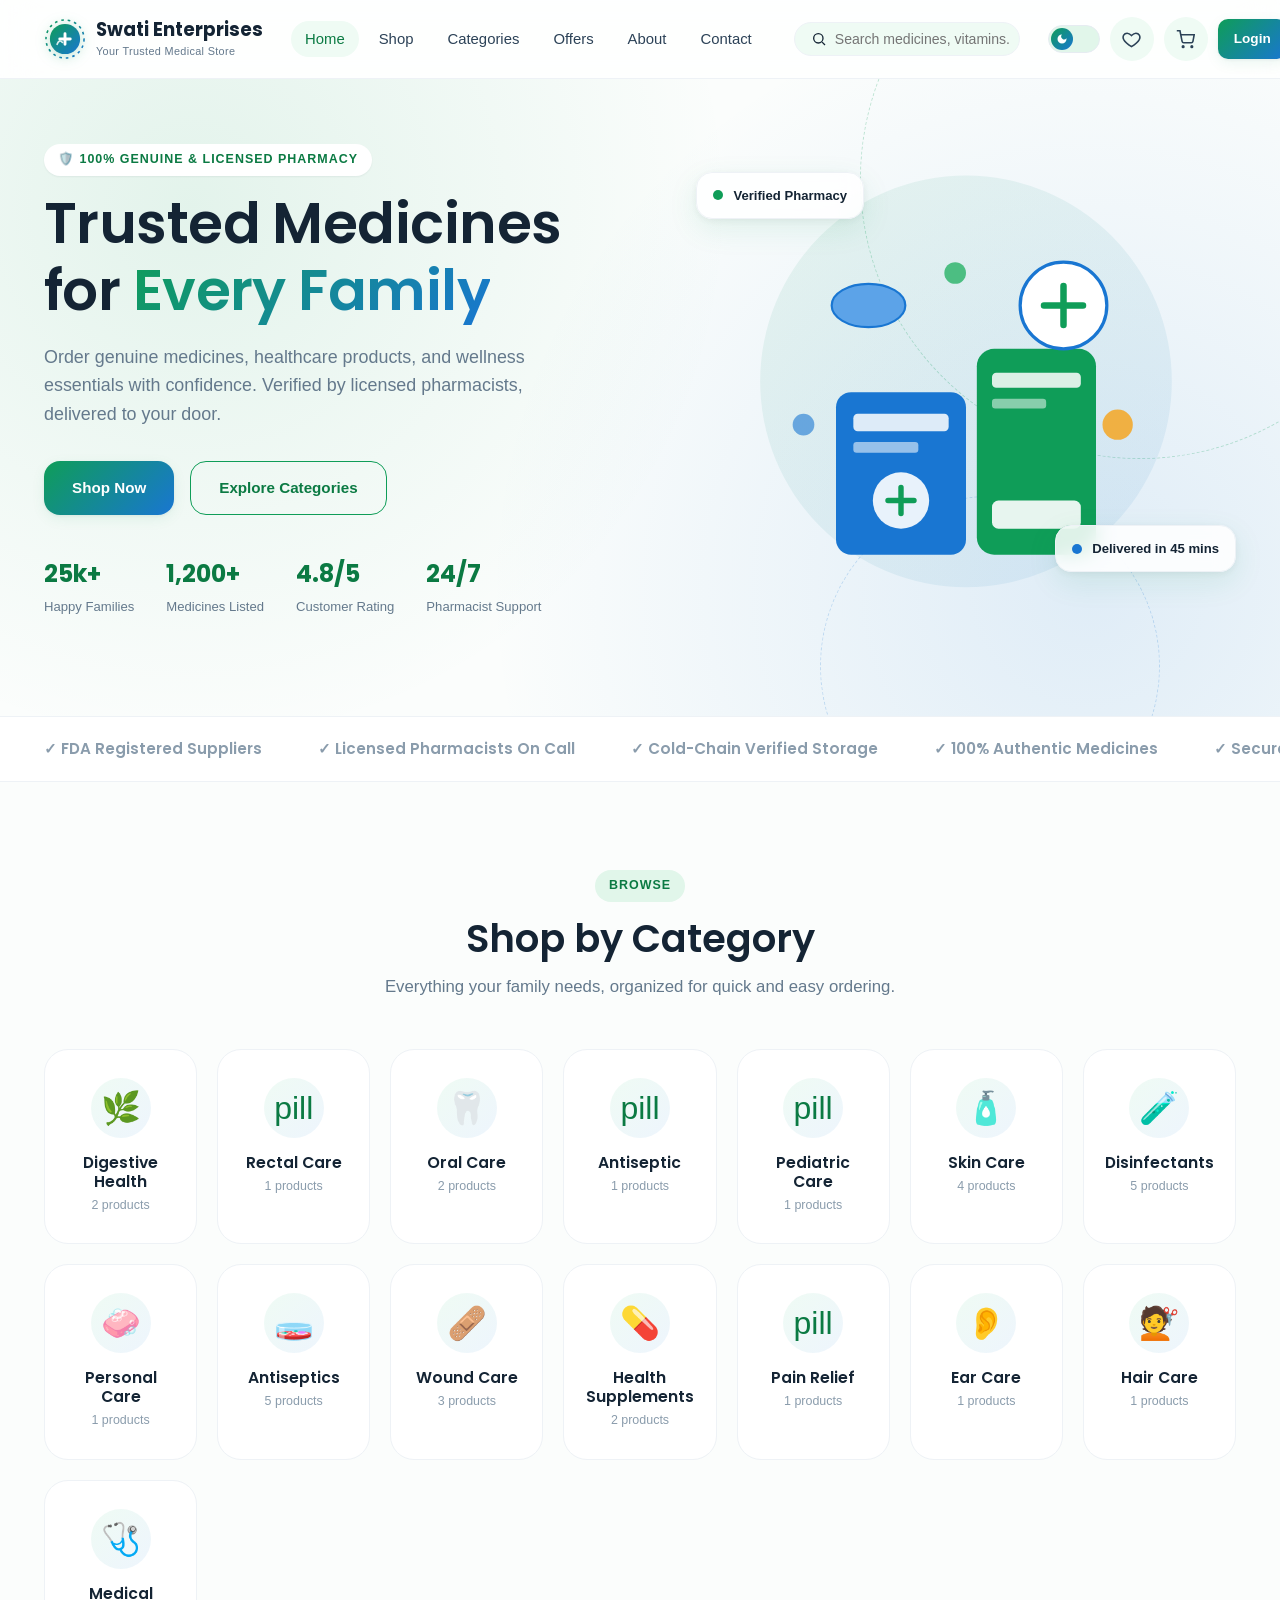
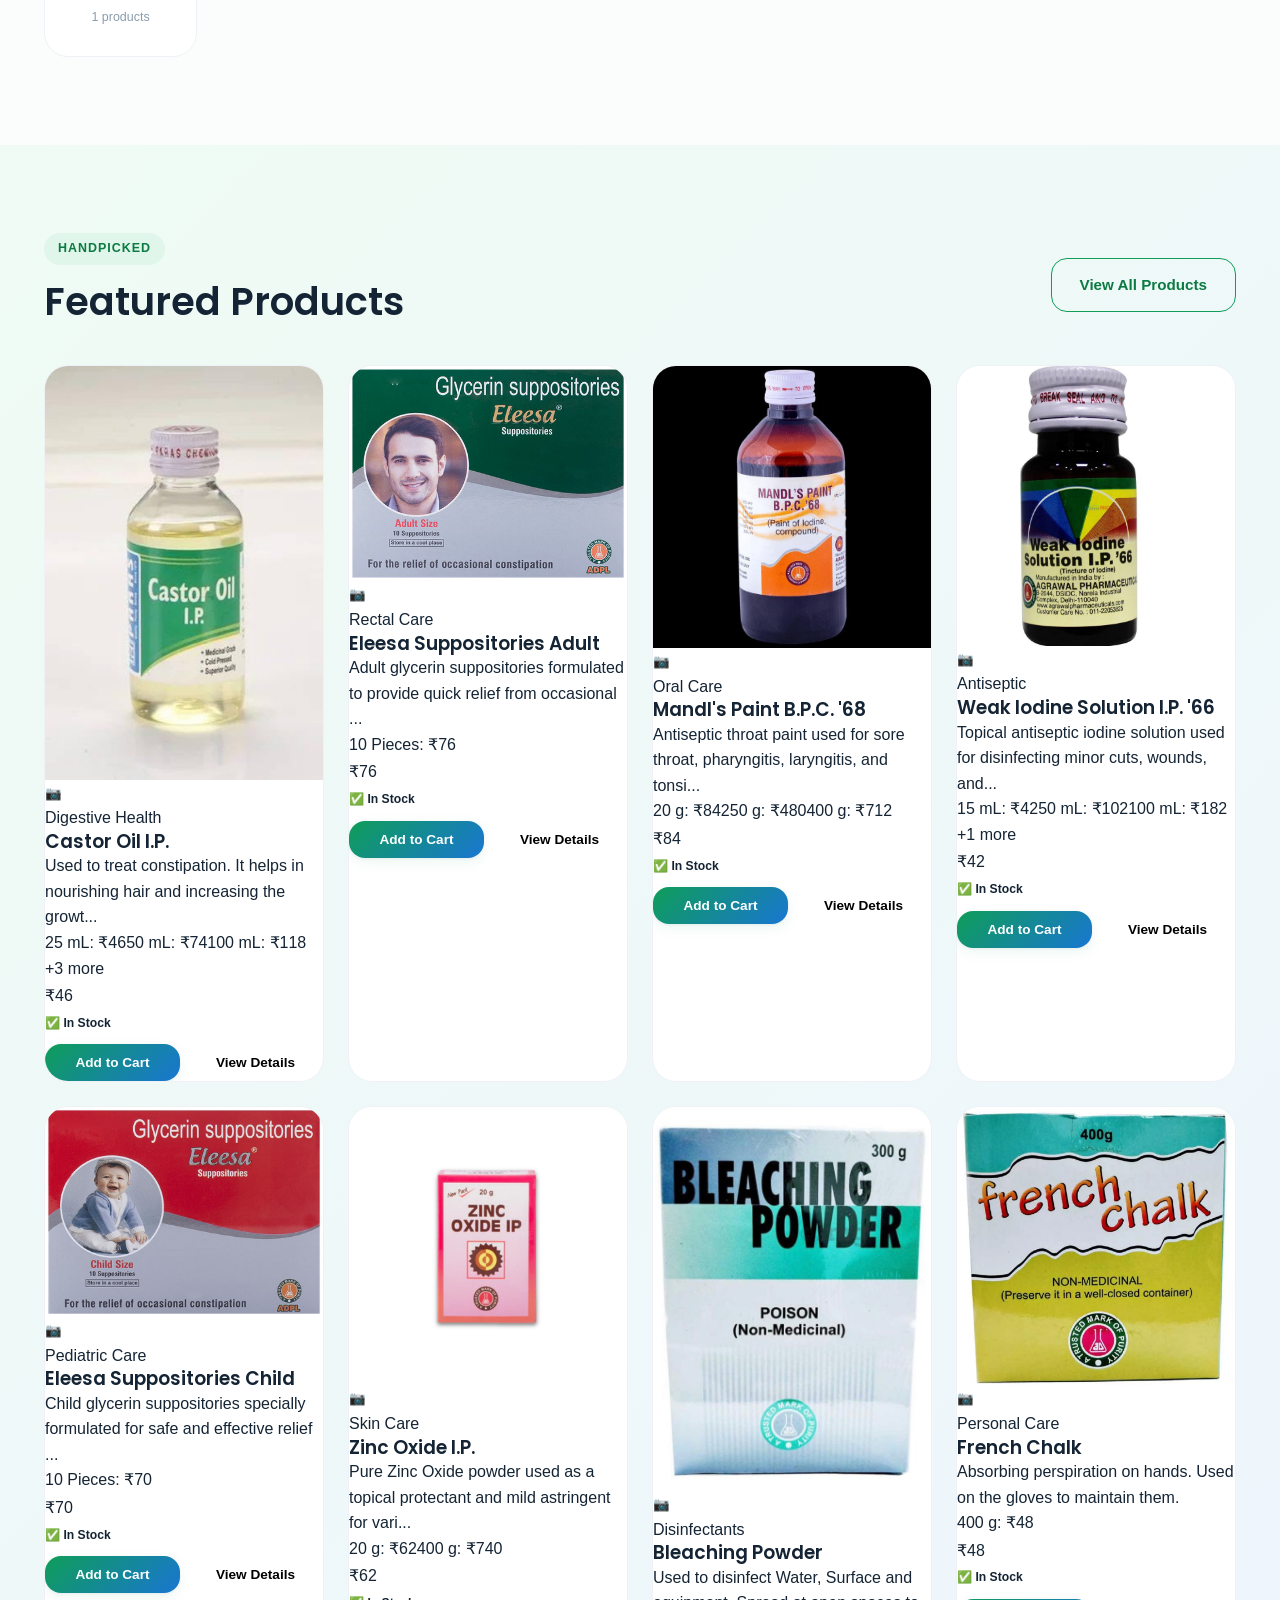
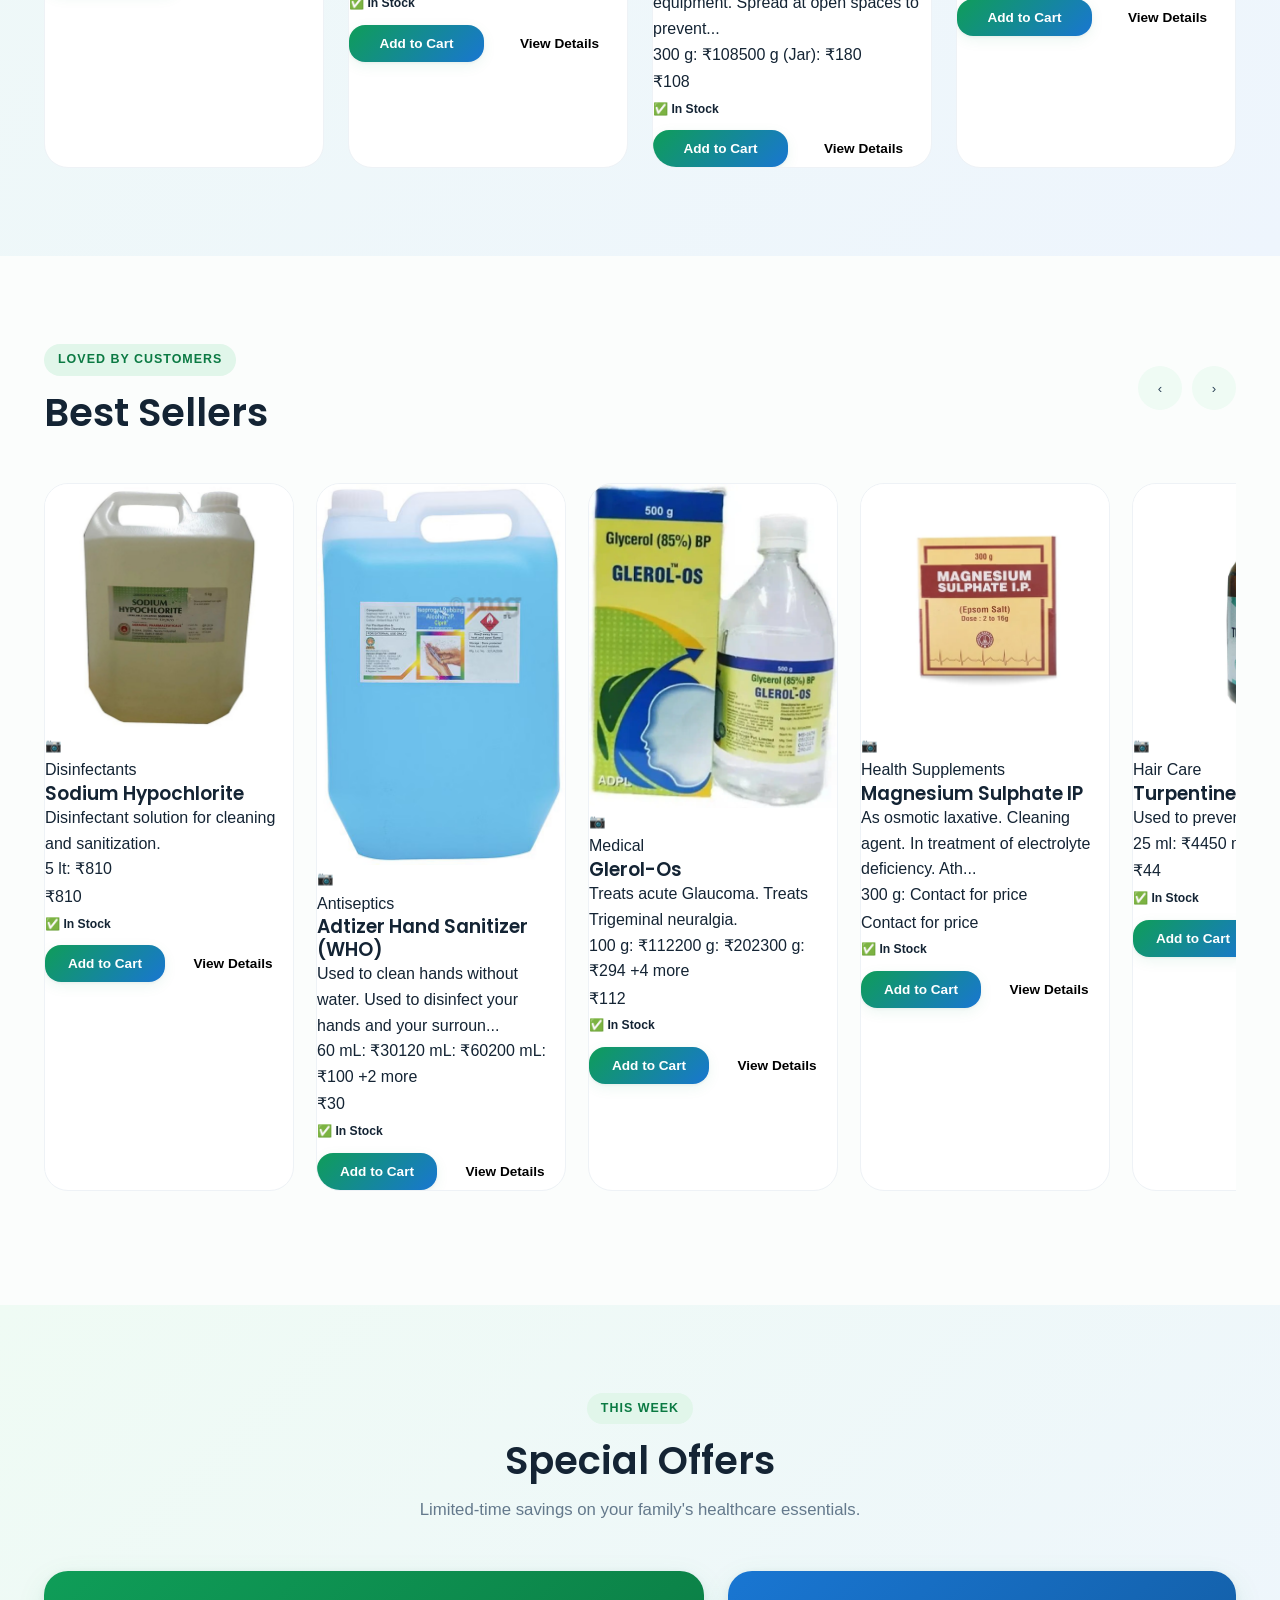
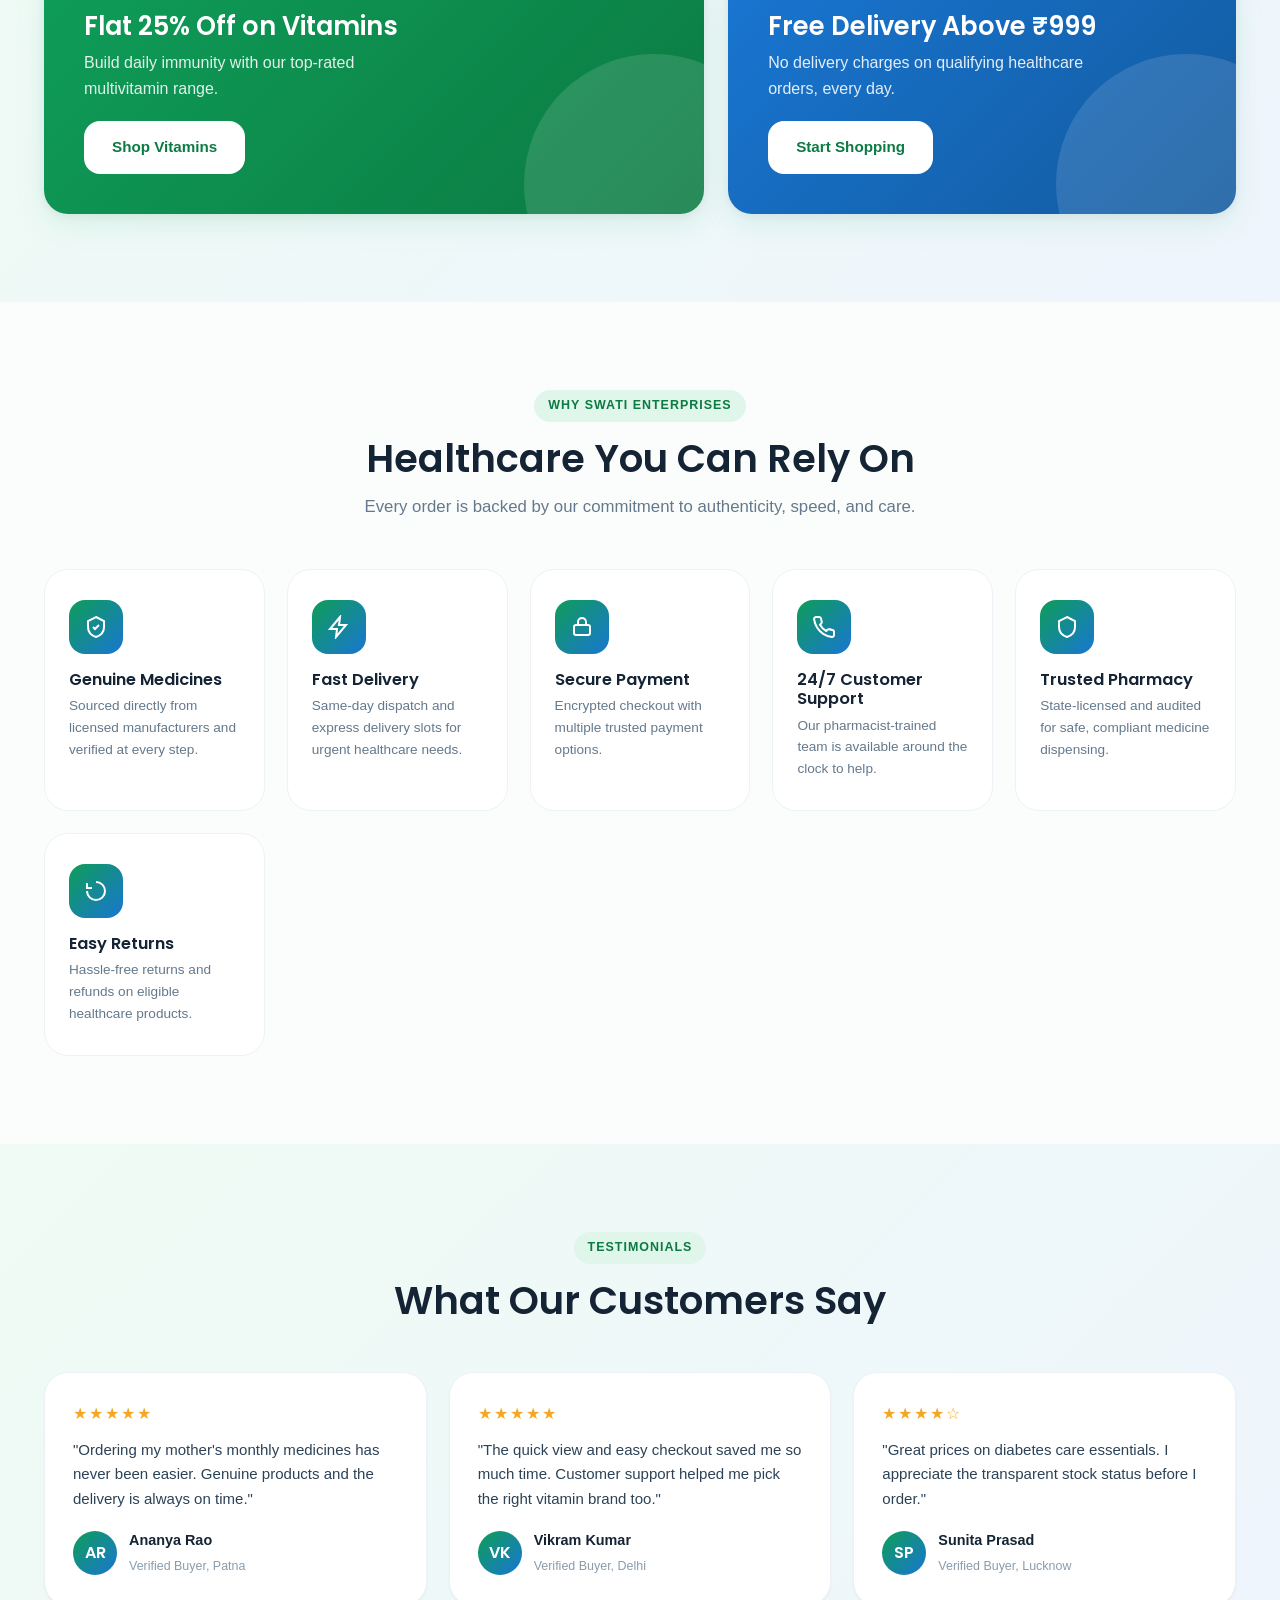
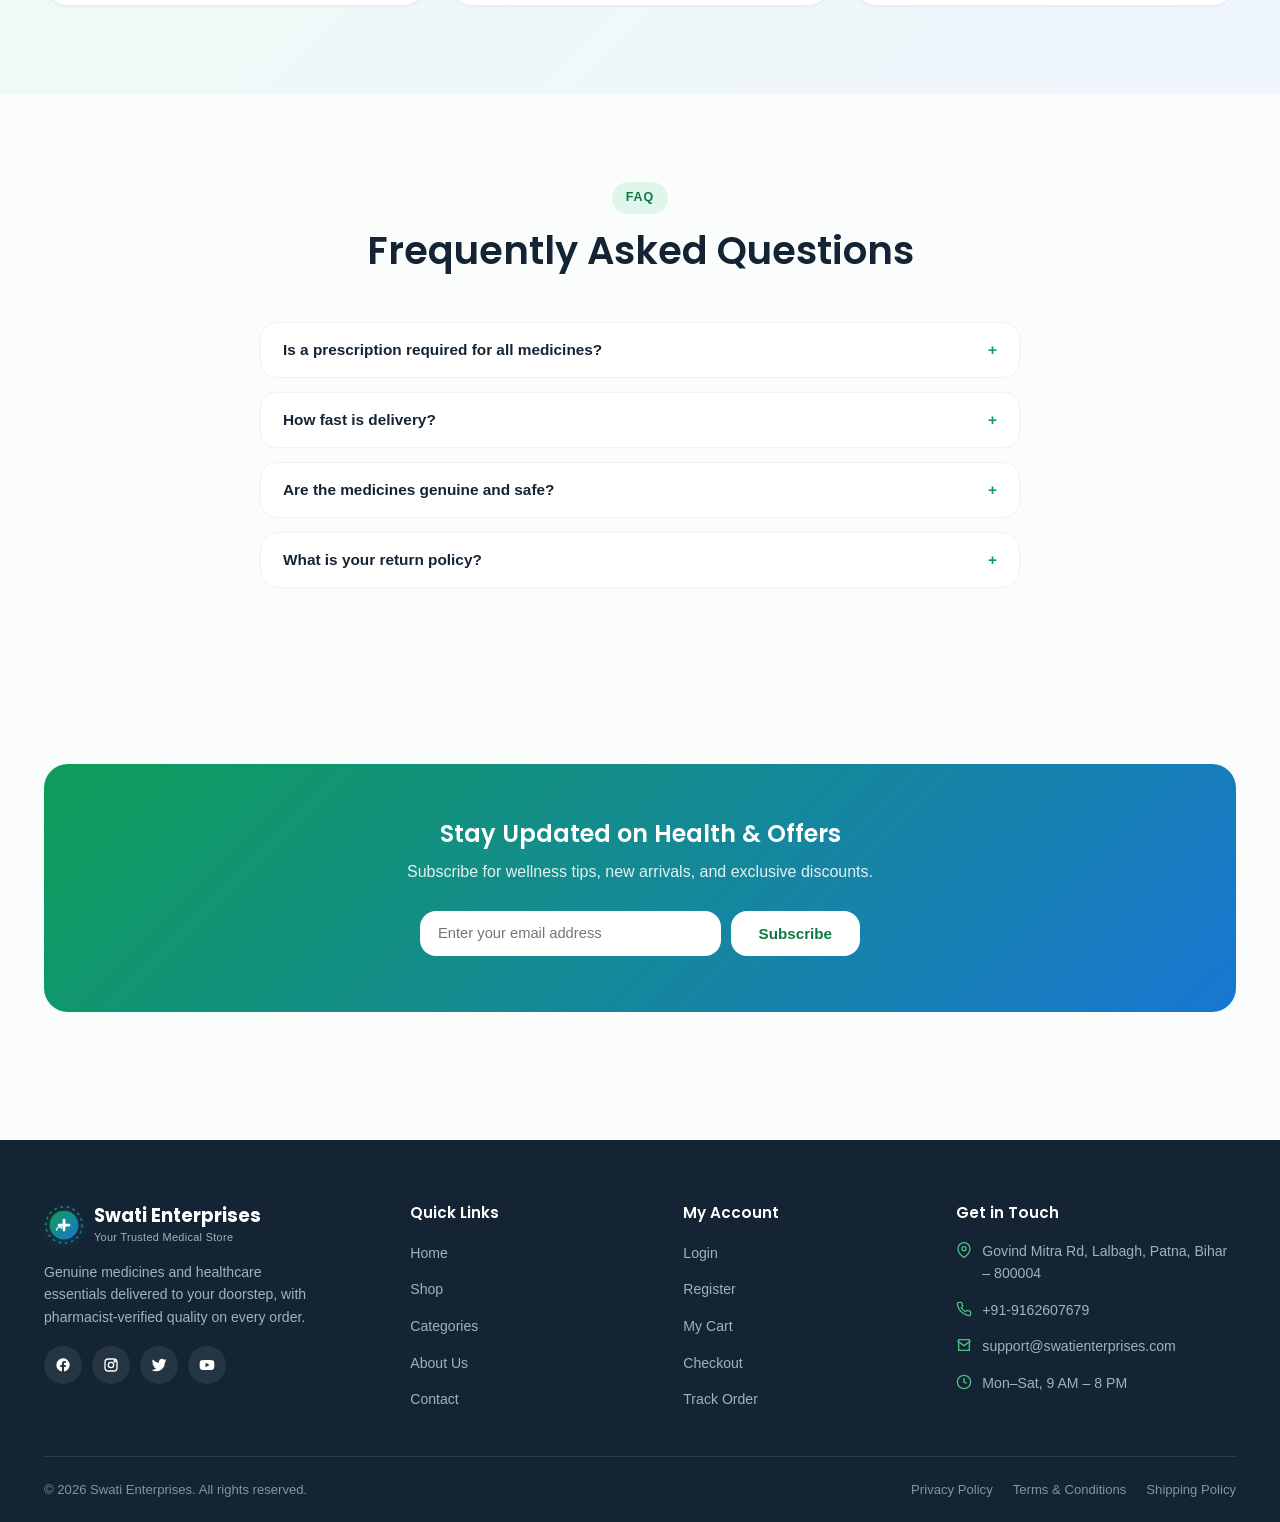
==== commit 8799c246: "add" ====
--- a/index.html
+++ b/index.html
@@ -411,12 +411,12 @@
     </a>`;
   }).join("");
 
-  // Featured products
-  renderGrid(document.getElementById("featuredGrid"), PRODUCTS.filter(p => p.featured).slice(0, 8));
-
-  // Best sellers slider
-  const bs = PRODUCTS.filter(p => p.bestSeller);
-  document.getElementById("bestSellerTrack").innerHTML = bs.map(productCardHTML).join("");
+  // Featured products (first 8 in the catalog)
+  renderGrid(document.getElementById("featuredGrid"), PRODUCTS.slice(0, 8));
+
+  // Best sellers slider (remaining catalog items, most recently added first)
+  const bs = [...PRODUCTS].reverse().slice(0, 8);
+  document.getElementById("bestSellerTrack").innerHTML = bs.map(renderProductCard).join("");
   bindSlider("bestSellerTrack", "bsPrev", "bsNext");
 });
 </script>
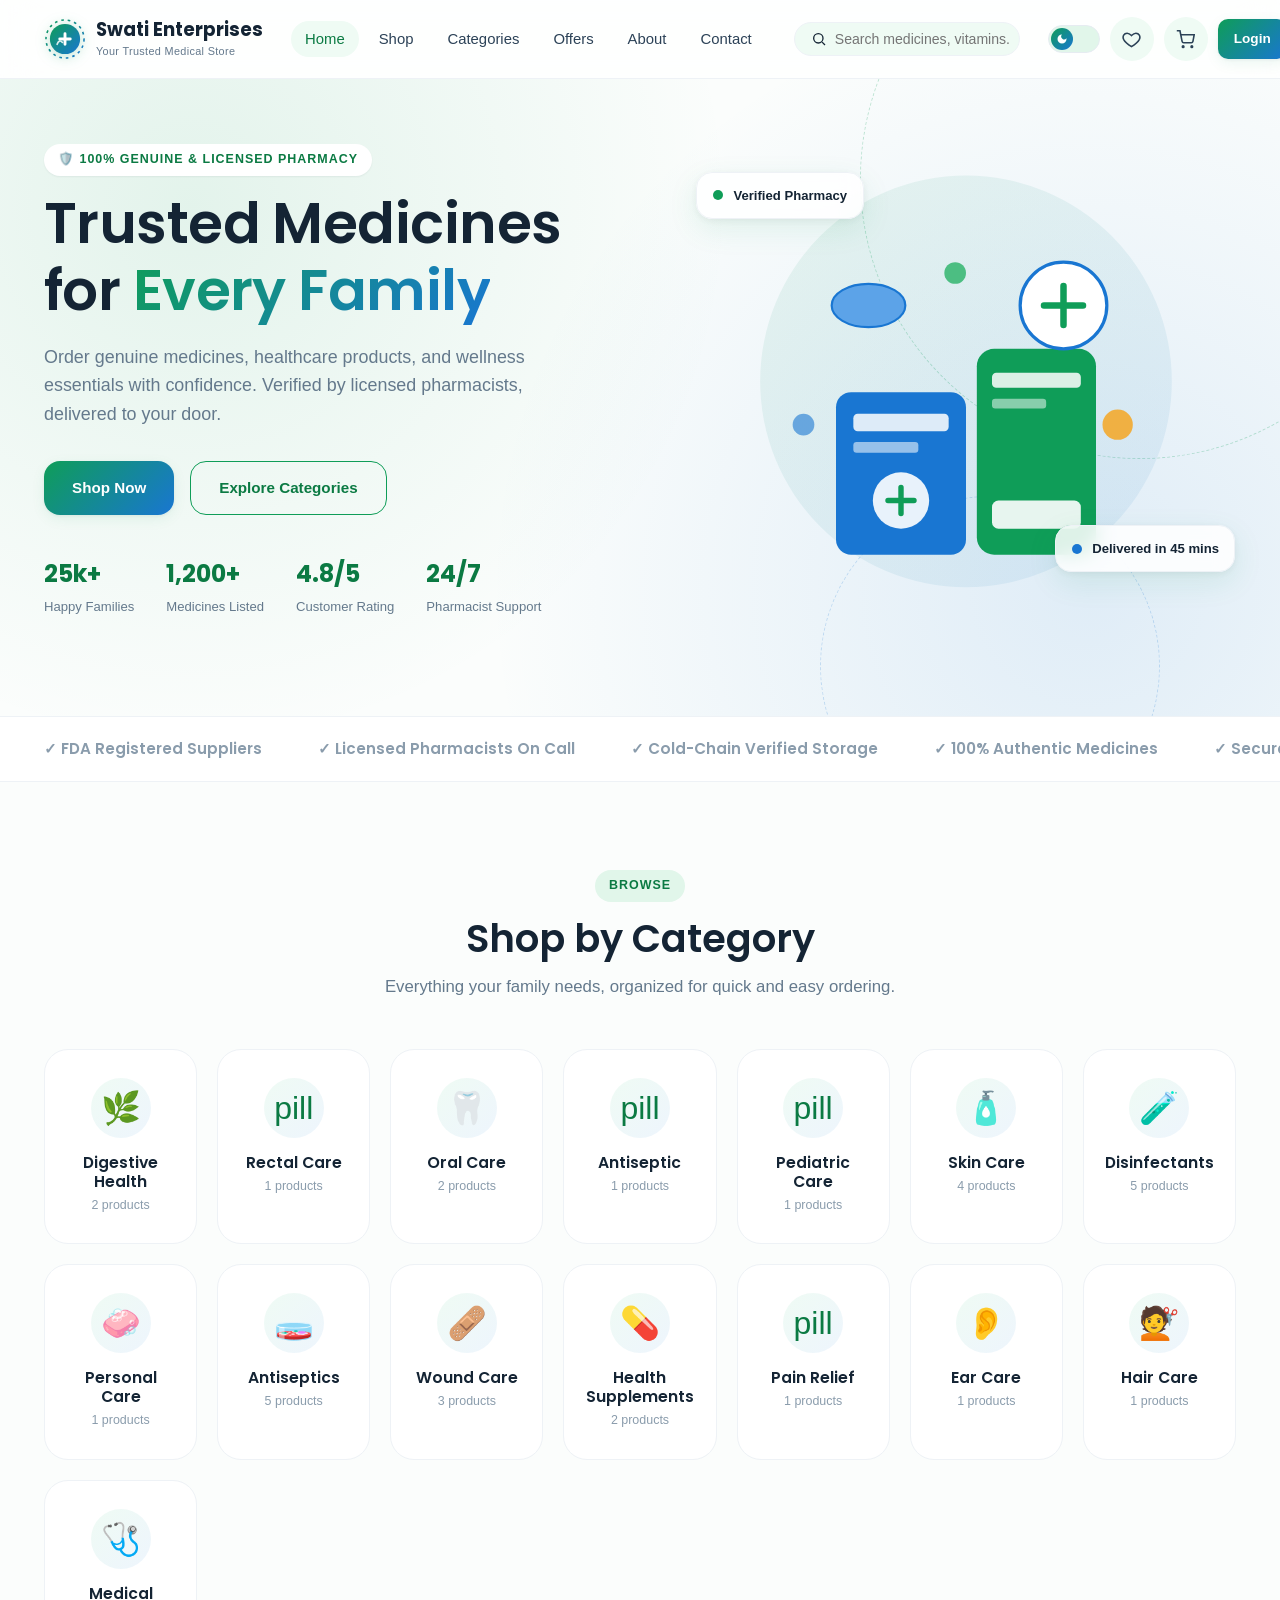
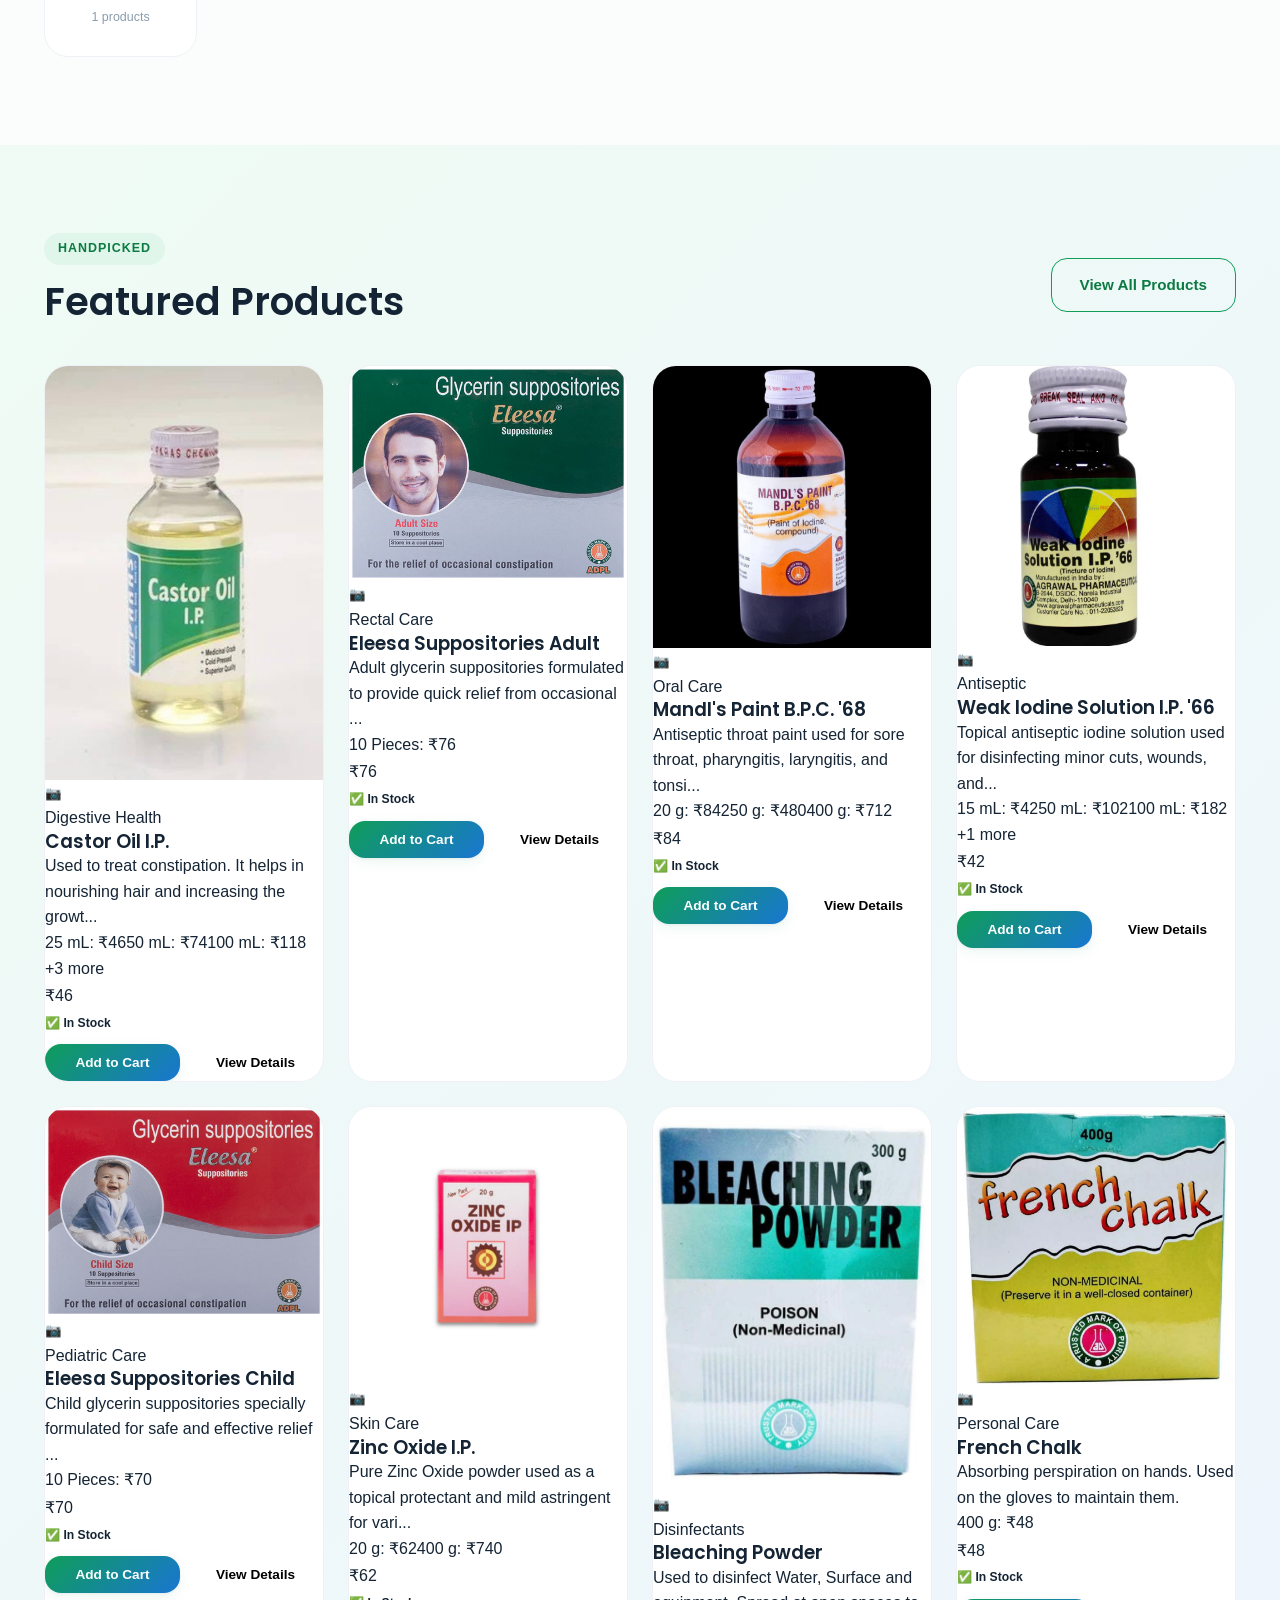
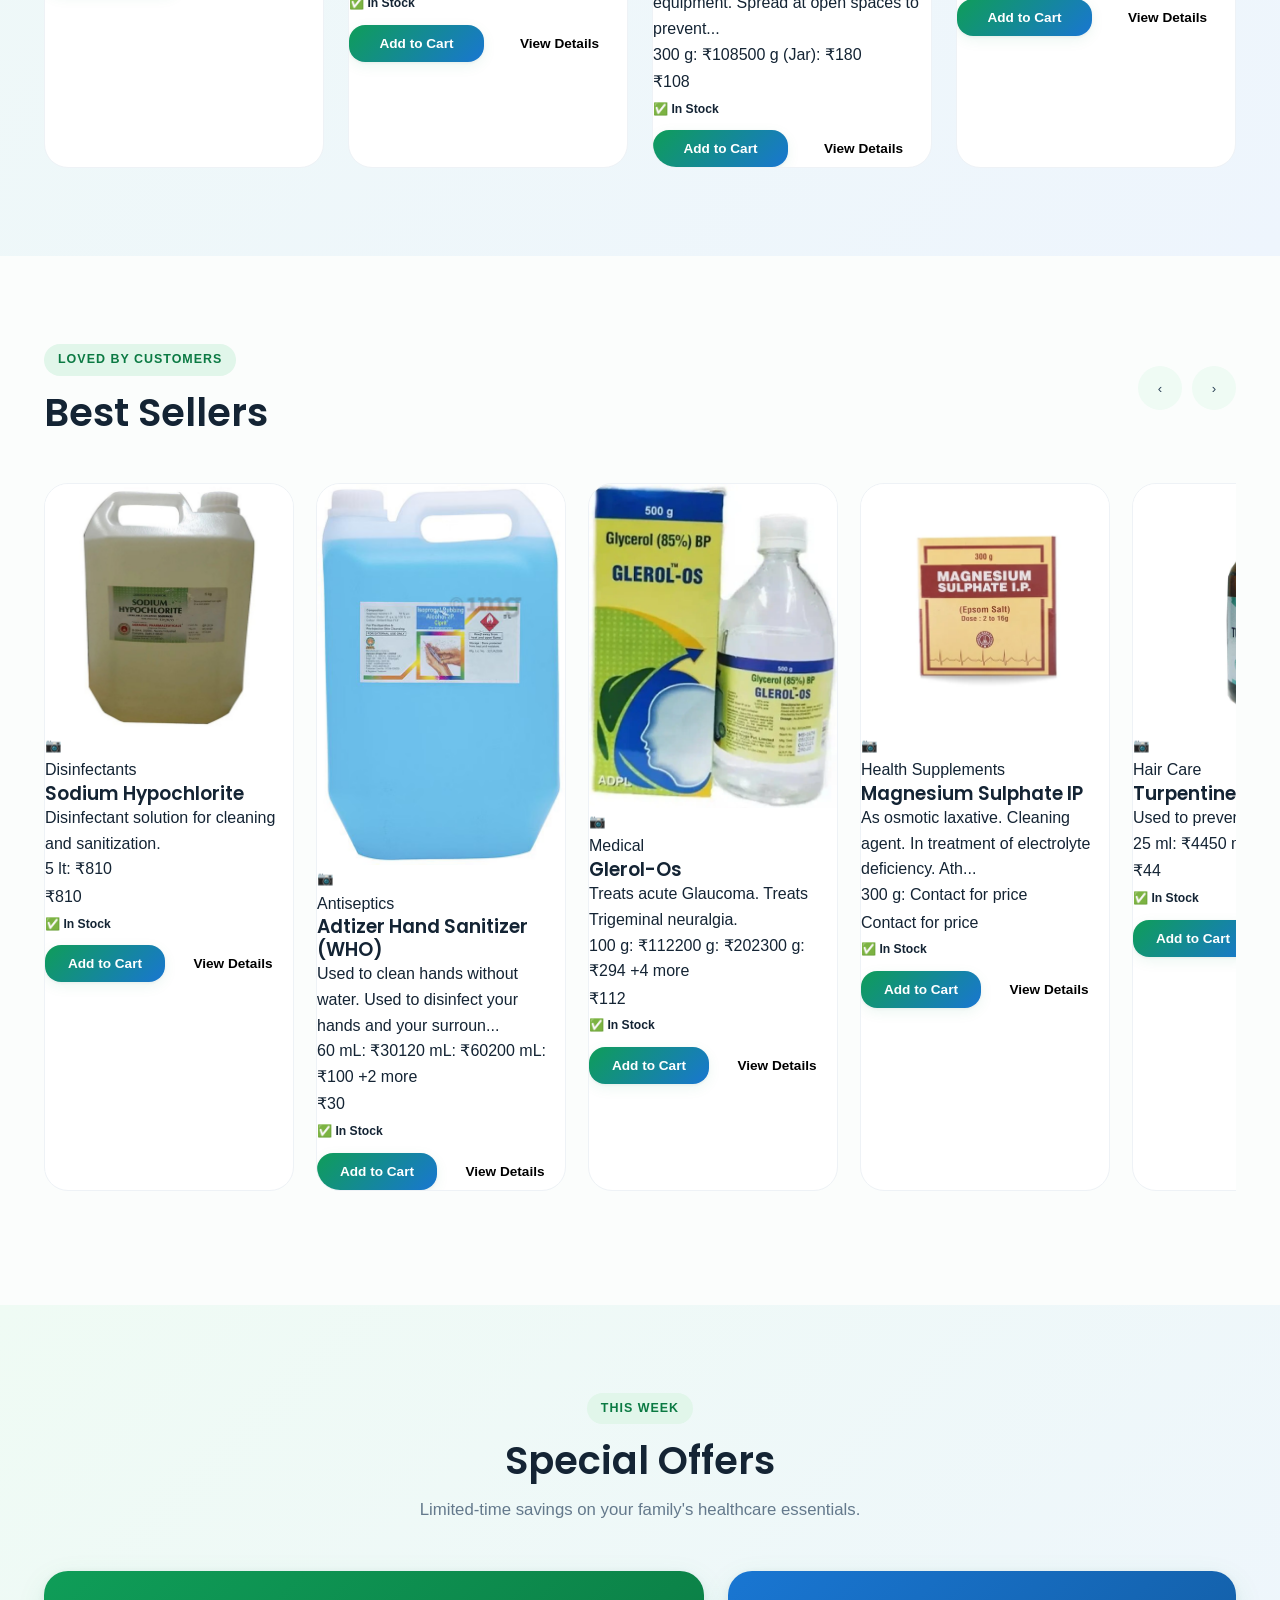
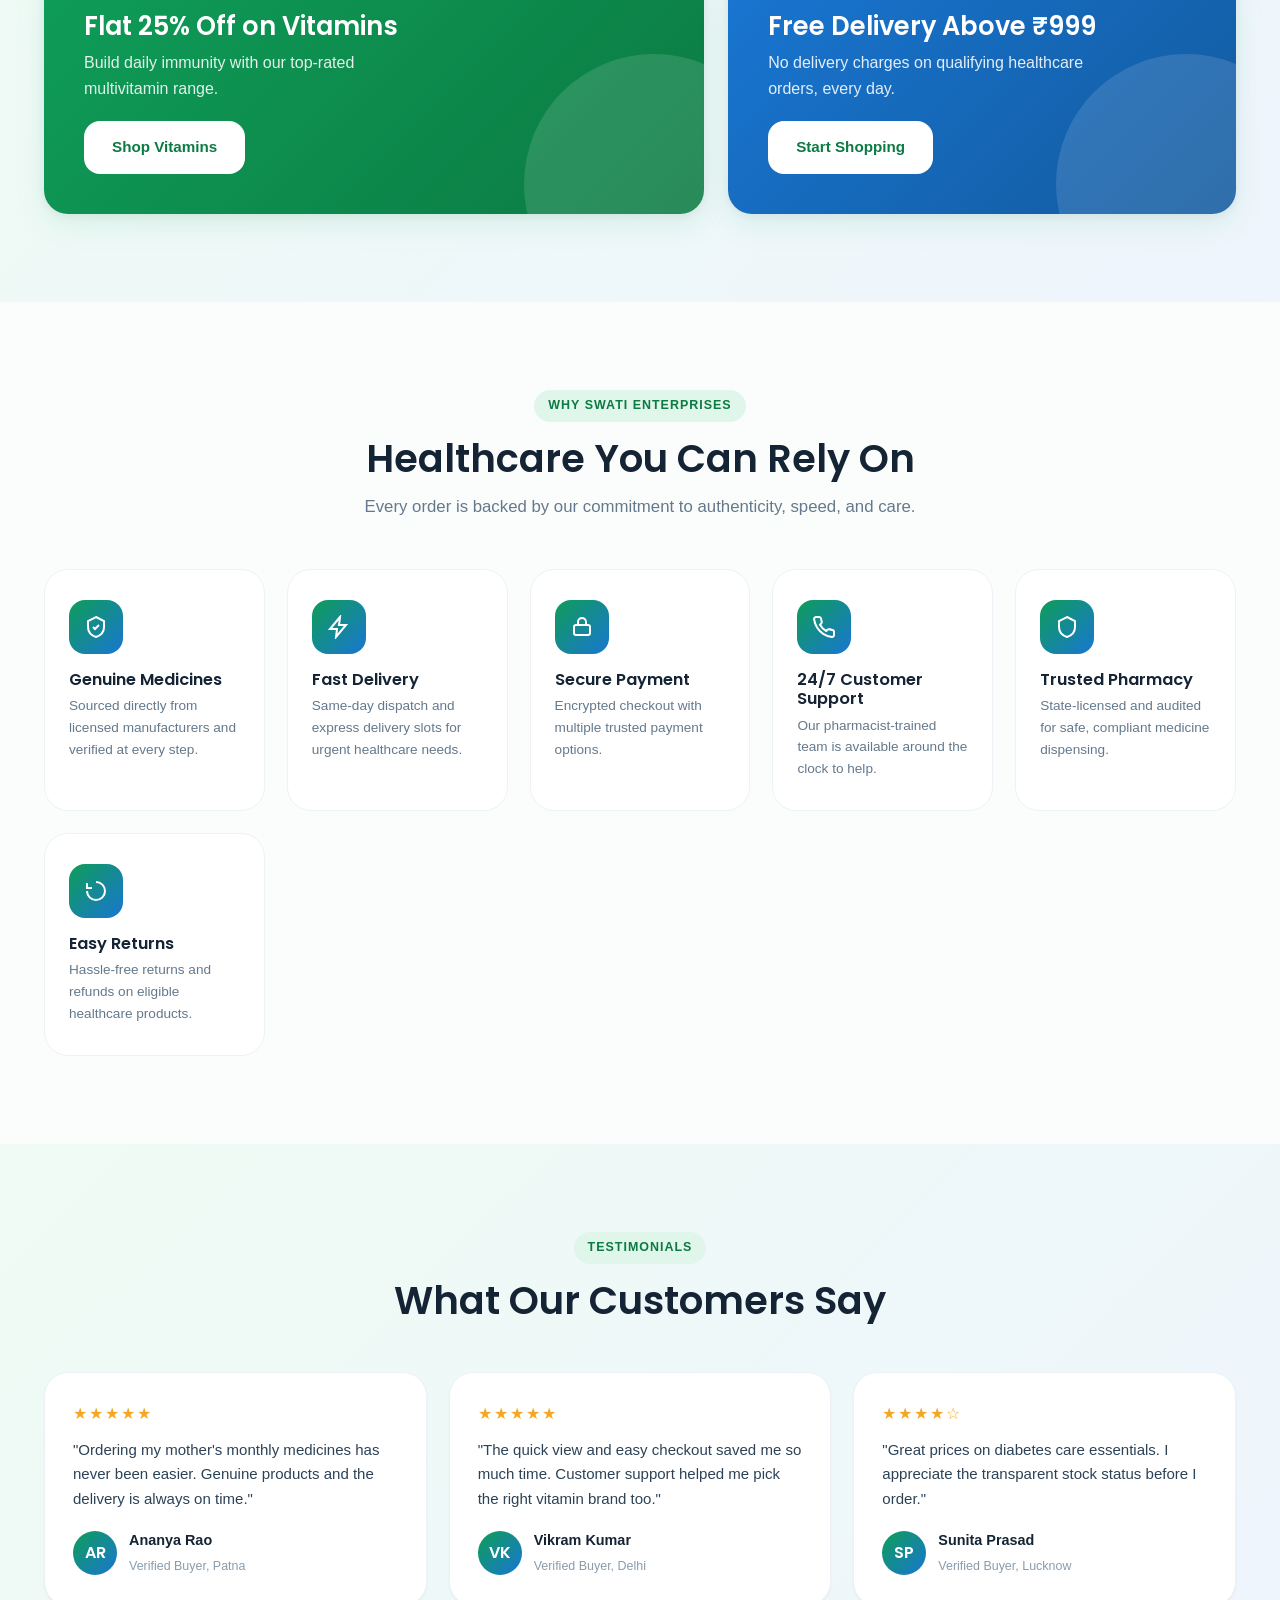
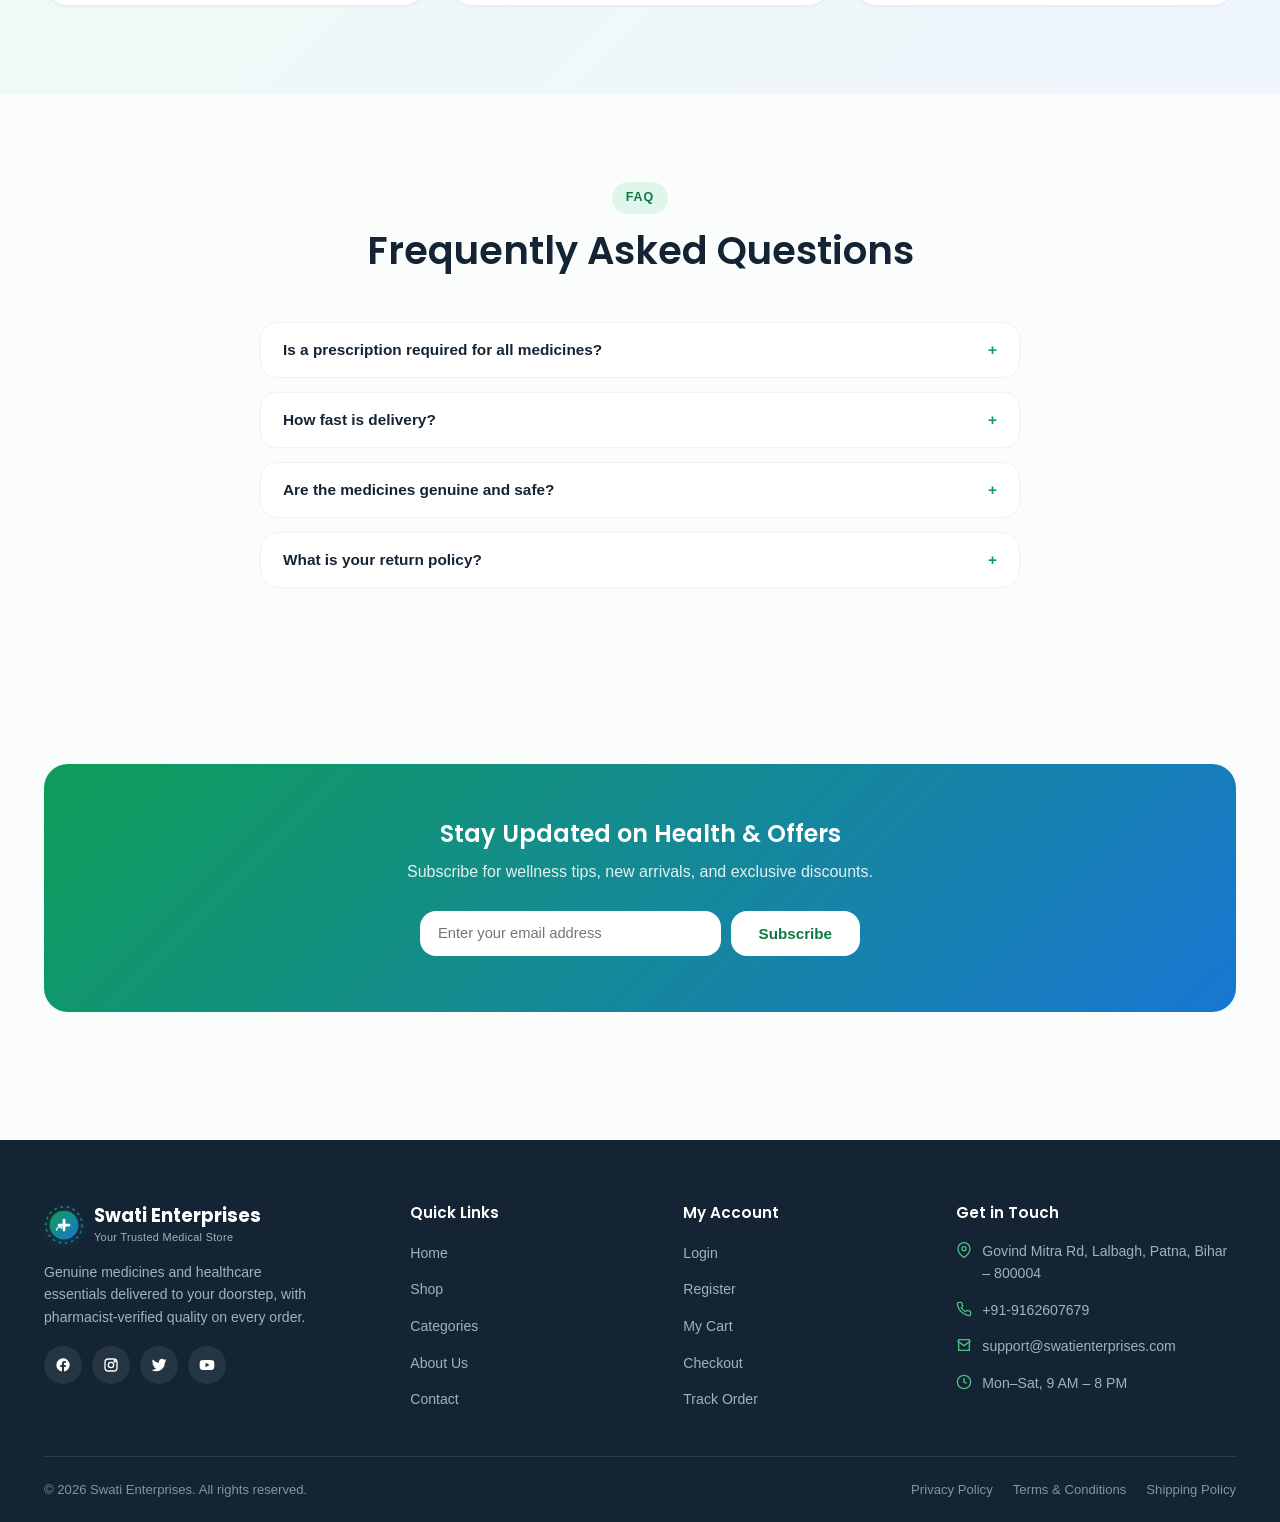
==== commit d7a344a2: "see" ====
--- a/index.html
+++ b/index.html
@@ -9,9 +9,9 @@
 <link rel="icon" href="favicon.svg" type="image/svg+xml">
 <link rel="preconnect" href="https://fonts.googleapis.com">
 <link href="https://fonts.googleapis.com/css2?family=Poppins:wght@400;500;600;700;800&family=Inter:wght@400;500;600;700&display=swap" rel="stylesheet">
-<link rel="stylesheet" href="css/style.css">
-<link rel="stylesheet" href="css/animations.css">
-<link rel="stylesheet" href="css/responsive.css">
+<link rel="stylesheet" href="css/style.min.css">
+<link rel="stylesheet" href="css/animations.min.css">
+<link rel="stylesheet" href="css/responsive.min.css">
 </head>
 <body data-page="home">
 <a href="#main" class="skip-link">Skip to content</a>
@@ -392,11 +392,11 @@
   <svg width="18" height="18" viewBox="0 0 24 24" fill="none" stroke="currentColor" stroke-width="2.4"><path d="M12 19V5M5 12l7-7 7 7"/></svg>
 </button>
 
-<script src="js/products.js"></script>
-<script src="js/wishlist.js"></script>
-<script src="js/cart.js"></script>
-<script src="js/search.js"></script>
-<script src="js/app.js"></script>
+<script src="js/products.min.js"></script>
+<script src="js/wishlist.min.js"></script>
+<script src="js/cart.min.js"></script>
+<script src="js/search.min.js"></script>
+<script src="js/app.min.js"></script>
 <script>
 document.addEventListener("DOMContentLoaded", () => {
   // Category cards
--- a/css/style.min.css
+++ b/css/style.min.css
@@ -0,0 +1 @@
+:root{--green:#0F9D58;--green-dark:#0B7A43;--green-light:#4CBE82;--blue:#1976D2;--blue-dark:#125A9E;--blue-light:#5CA3E8;--mint-50:#EFFBF4;--mint-100:#E1F6EA;--sky-50:#EEF5FD;--sky-100:#E1EEFB;--ink:#142434;--ink-soft:#2C4257;--slate:#5E7382;--slate-2:#64798C;--slate-3:#8A9CAC;--line:#E6ECF1;--line-2:#EEF2F6;--white:#FFFFFF;--bg:#FBFDFC;--amber:#F5A623;--amber-dark:#C9820D;--coral:#EF5350;--grad-brand:linear-gradient(135deg, var(--green) 0%, var(--blue) 100%);--grad-soft:linear-gradient(135deg, var(--mint-50) 0%, var(--sky-50) 100%);--grad-hero:radial-gradient(circle at 15% 20%, rgba(15,157,88,0.10), transparent 45%),radial-gradient(circle at 85% 80%, rgba(25,118,210,0.12), transparent 50%);--shadow-xs:0 1px 2px rgba(20,36,52,0.06);--shadow-sm:0 4px 14px rgba(15,157,88,0.08),0 1px 3px rgba(20,36,52,0.06);--shadow-md:0 10px 30px rgba(15,157,88,0.10),0 2px 8px rgba(20,36,52,0.06);--shadow-lg:0 22px 50px rgba(25,118,210,0.14),0 6px 16px rgba(20,36,52,0.08);--shadow-focus:0 0 0 4px rgba(15,157,88,0.22);--r-sm:10px;--r-md:16px;--r-lg:24px;--r-pill:999px;--font-display:'Poppins','Segoe UI',sans-serif;--font-body:'Inter','Segoe UI',sans-serif;--maxw:1240px;--nav-h:78px;--transition:220ms cubic-bezier(.4,0,.2,1)}[data-theme=dark]{--ink:#EAF2F0;--ink-soft:#CFE0DC;--slate-2:#9FB3C8;--slate-3:#7C93A8;--line:#24343F;--line-2:#1D2B34;--white:#14232B;--bg:#0F1B21;--mint-50:#16261F;--sky-50:#142430;--shadow-sm:0 4px 14px rgba(0,0,0,0.35);--shadow-md:0 10px 30px rgba(0,0,0,0.4);--shadow-lg:0 22px 50px rgba(0,0,0,0.5)}*,::after,::before{box-sizing:border-box;margin:0;padding:0}html{scroll-behavior:smooth}body{font-family:var(--font-body);color:var(--ink);background:var(--bg);line-height:1.6;-webkit-font-smoothing:antialiased;overflow-x:hidden;transition:background var(--transition),color var(--transition)}img{max-width:100%;display:block}a{color:inherit;text-decoration:none}ul{list-style:none}button{font-family:inherit;cursor:pointer;border:none;background:0 0}input,select,textarea{font-family:inherit;font-size:1rem}h1,h2,h3,h4{font-family:var(--font-display);color:var(--ink);line-height:1.2;font-weight:600}:focus-visible{outline:3px solid var(--green);outline-offset:2px;border-radius:4px}.container{max-width:var(--maxw);margin:0 auto;padding:0 24px}section{padding:88px 0}.skip-link{position:absolute;left:-999px;top:0;background:var(--green);color:#fff;padding:12px 20px;z-index:999;border-radius:0 0 8px 0}.skip-link:focus{left:0}.eyebrow{display:inline-flex;align-items:center;gap:8px;font-size:.78rem;font-weight:600;letter-spacing:.08em;text-transform:uppercase;color:var(--green-dark);background:var(--mint-100);padding:6px 14px;border-radius:var(--r-pill);margin-bottom:14px}.section-head{max-width:640px;margin:0 auto 48px;text-align:center}.section-head h2{font-size:clamp(1.8rem,3vw,2.5rem);margin-bottom:12px}.section-head p{color:var(--slate-2);font-size:1.05rem}.section-head.left{margin:0 0 40px;text-align:left}.grad-text{background:var(--grad-brand);-webkit-background-clip:text;background-clip:text;color:transparent}.btn{display:inline-flex;align-items:center;justify-content:center;gap:8px;padding:14px 28px;border-radius:var(--r-md);font-weight:600;font-size:.95rem;transition:transform var(--transition),box-shadow var(--transition),background var(--transition),color var(--transition);white-space:nowrap}.btn:active{transform:translateY(1px) scale(.98)}.btn-primary{background:var(--grad-brand);color:#fff;box-shadow:var(--shadow-sm)}.btn-primary:hover{box-shadow:var(--shadow-md);transform:translateY(-2px)}.btn-outline{background:0 0;color:var(--green-dark);border:1.5px solid var(--green)}.btn-outline:hover{background:var(--mint-50);transform:translateY(-2px)}.btn-ghost{background:var(--mint-50);color:var(--green-dark)}.btn-ghost:hover{background:var(--mint-100)}.btn-blue{background:var(--blue);color:#fff;box-shadow:var(--shadow-sm)}.btn-blue:hover{background:var(--blue-dark);transform:translateY(-2px)}.btn-block{width:100%}.btn-sm{padding:9px 16px;font-size:.85rem;border-radius:var(--r-sm)}.btn-icon{width:44px;height:44px;border-radius:50%;display:inline-flex;align-items:center;justify-content:center;background:var(--mint-50);color:var(--ink-soft);transition:var(--transition)}.btn-icon:hover{background:var(--mint-100);transform:translateY(-2px)}.btn[disabled]{opacity:.55;cursor:not-allowed}.navbar{position:sticky;top:0;z-index:200;background:rgba(255,255,255,.72);backdrop-filter:blur(18px) saturate(160%);-webkit-backdrop-filter:blur(18px) saturate(160%);border-bottom:1px solid var(--line-2);transition:box-shadow var(--transition),background var(--transition)}[data-theme=dark] .navbar{background:rgba(15,27,33,.75)}.navbar.scrolled{box-shadow:0 6px 24px rgba(20,36,52,.08)}.nav-inner{display:flex;align-items:center;gap:28px;height:var(--nav-h)}.brand{display:flex;align-items:center;gap:10px;flex-shrink:0}.brand-name{font-family:var(--font-display);font-weight:700;font-size:1.15rem;color:var(--ink);line-height:1.1}.brand-tag{display:block;font-family:var(--font-body);font-weight:500;font-size:.68rem;color:var(--slate-2);letter-spacing:.03em}.nav-links{display:flex;align-items:center;gap:6px;margin-right:auto}.nav-links a{padding:10px 14px;border-radius:var(--r-pill);font-weight:500;font-size:.93rem;color:var(--ink-soft);transition:var(--transition);position:relative}.nav-links a.active,.nav-links a:hover{background:var(--mint-50);color:var(--green-dark)}.nav-search{display:flex;align-items:center;gap:8px;background:var(--mint-50);border:1px solid var(--line-2);border-radius:var(--r-pill);padding:8px 8px 8px 16px;width:230px;transition:var(--transition)}.nav-search:focus-within{box-shadow:var(--shadow-focus);border-color:var(--green);width:280px}.nav-search input{background:0 0;border:none;flex:1;outline:0;font-size:.88rem;color:var(--ink)}.nav-search button{color:var(--green-dark);display:flex}.nav-actions{display:flex;align-items:center;gap:10px}.icon-badge{position:relative}.icon-badge .count{position:absolute;top:-4px;right:-4px;background:var(--coral);color:#fff;font-size:.65rem;font-weight:700;width:18px;height:18px;border-radius:50%;display:flex;align-items:center;justify-content:center;border:2px solid var(--white)}.nav-toggle{display:none;width:44px;height:44px;border-radius:var(--r-sm);align-items:center;justify-content:center;background:var(--mint-50)}.nav-toggle span{display:block;width:20px;height:2px;background:var(--ink);position:relative;transition:var(--transition)}.nav-toggle span::after,.nav-toggle span::before{content:'';position:absolute;width:20px;height:2px;background:var(--ink);left:0;transition:var(--transition)}.nav-toggle span::before{top:-6px}.nav-toggle span::after{top:6px}.nav-toggle.open span{background:0 0}.nav-toggle.open span::before{transform:rotate(45deg);top:0}.nav-toggle.open span::after{transform:rotate(-45deg);top:0}.logo-mark{filter:drop-shadow(0 2px 6px rgba(15,157,88,.25))}.hero{position:relative;padding:64px 0 96px;background:var(--grad-hero);overflow:hidden}.hero-ring{position:absolute;border:1.5px dashed rgba(15,157,88,.25);border-radius:50%}.hero-ring.r1{width:560px;height:560px;top:-180px;right:-140px;animation:spin-slow 60s linear infinite}.hero-ring.r2{width:340px;height:340px;bottom:-120px;right:120px;border-color:rgba(25,118,210,.22);animation:spin-slow-rev 46s linear infinite}.hero-grid{display:grid;grid-template-columns:1.05fr .95fr;gap:56px;align-items:center}.hero-copy .eyebrow{background:#fff;box-shadow:var(--shadow-xs)}.hero-copy h1{font-size:clamp(2.2rem,4.4vw,3.6rem);margin-bottom:18px;letter-spacing:-.01em}.hero-copy p{font-size:1.12rem;color:var(--slate-2);max-width:520px;margin-bottom:32px}.hero-cta{display:flex;gap:16px;flex-wrap:wrap;margin-bottom:40px}.hero-stats{display:flex;gap:32px;flex-wrap:wrap}.hero-stats div strong{display:block;font-family:var(--font-display);font-size:1.5rem;color:var(--green-dark)}.hero-stats div span{font-size:.82rem;color:var(--slate-2)}.hero-visual{position:relative;display:flex;align-items:center;justify-content:center}.hero-visual svg{width:100%;height:auto;max-width:520px}.float-card{position:absolute;background:rgba(255,255,255,.85);backdrop-filter:blur(10px);border:1px solid var(--line-2);border-radius:var(--r-md);box-shadow:var(--shadow-md);padding:12px 16px;display:flex;align-items:center;gap:10px;font-size:.82rem;font-weight:600}.float-card.f1{top:6%;left:0;animation:float-y 5s ease-in-out infinite}.float-card.f2{bottom:10%;right:0;animation:float-y 6s ease-in-out infinite 1s}.float-card .dot{width:10px;height:10px;border-radius:50%;background:var(--green)}.float-card .dot.blue{background:var(--blue)}.trust-strip{background:var(--white);border-block:1px solid var(--line-2);padding:20px 0;overflow:hidden}.trust-track{display:flex;gap:56px;white-space:nowrap;animation:marquee 26s linear infinite;width:max-content}.trust-track span{font-family:var(--font-display);font-weight:600;color:var(--slate-3);font-size:.95rem;display:flex;align-items:center;gap:10px}.cat-grid{display:grid;grid-template-columns:repeat(auto-fit,minmax(150px,1fr));gap:20px}.cat-card{background:var(--white);border:1px solid var(--line-2);border-radius:var(--r-lg);padding:28px 18px;text-align:center;transition:transform var(--transition),box-shadow var(--transition),border-color var(--transition);cursor:pointer}.cat-card:hover{transform:translateY(-6px);box-shadow:var(--shadow-md);border-color:transparent}.cat-icon{width:60px;height:60px;margin:0 auto 16px;border-radius:50%;display:flex;align-items:center;justify-content:center;background:var(--grad-soft);color:var(--green-dark)}.cat-card h3{font-size:.98rem;margin-bottom:4px}.cat-card p{font-size:.78rem;color:var(--slate-3)}.product-grid{display:grid;grid-template-columns:repeat(auto-fill,minmax(250px,1fr));gap:24px}.product-card{background:var(--white);border:1px solid var(--line-2);border-radius:var(--r-lg);overflow:hidden;display:flex;flex-direction:column;transition:transform var(--transition),box-shadow var(--transition);position:relative}.product-card:hover{transform:translateY(-6px);box-shadow:var(--shadow-md)}.product-media{position:relative;aspect-ratio:1/0.85;background:var(--grad-soft);display:flex;align-items:center;justify-content:center;padding:20px}.product-media svg{width:100%;height:100%}.badge{position:absolute;top:12px;left:12px;background:var(--coral);color:#fff;font-size:.7rem;font-weight:700;padding:5px 10px;border-radius:var(--r-pill)}.badge.stock-low{background:var(--amber)}.wish-btn{position:absolute;top:10px;right:10px;width:36px;height:36px;border-radius:50%;background:rgba(255,255,255,.9);display:flex;align-items:center;justify-content:center;color:var(--slate-2);transition:var(--transition);box-shadow:var(--shadow-xs)}.wish-btn.active,.wish-btn:hover{color:var(--coral)}.wish-btn.active svg{fill:var(--coral)}.product-info{padding:18px;display:flex;flex-direction:column;gap:8px;flex:1}.product-cat{font-size:.72rem;text-transform:uppercase;letter-spacing:.05em;color:var(--blue);font-weight:600}.product-info h3{font-size:1rem;font-weight:600}.product-rating{display:flex;align-items:center;gap:6px;font-size:.8rem;color:var(--slate-2)}.stars{color:var(--amber);letter-spacing:1px}.product-price{display:flex;align-items:baseline;gap:8px;margin-top:2px}.price-now{font-family:var(--font-display);font-weight:700;font-size:1.15rem;color:var(--ink)}.price-old{font-size:.85rem;color:var(--slate-3);text-decoration:line-through}.stock-status{font-size:.76rem;font-weight:600}.stock-status.in{color:var(--green-dark)}.stock-status.low{color:var(--amber-dark)}.stock-status.out{color:var(--coral)}.product-actions{display:flex;gap:8px;margin-top:10px}.product-actions .btn{flex:1;padding:11px 14px;font-size:.85rem}.slider-wrap{position:relative}.slider-track{display:flex;gap:22px;overflow-x:auto;scroll-snap-type:x mandatory;padding:6px 4px 26px;scrollbar-width:thin;scrollbar-color:var(--green) var(--line-2)}.slider-track::-webkit-scrollbar{height:8px}.slider-track::-webkit-scrollbar-thumb{background:var(--green);border-radius:8px}.slider-track::-webkit-scrollbar-track{background:var(--line-2);border-radius:8px}.slider-track .product-card{min-width:250px;scroll-snap-align:start}.slider-nav{display:flex;gap:10px;justify-content:flex-end;margin-bottom:16px}.offer-grid{display:grid;grid-template-columns:1.3fr 1fr;gap:24px}.offer-banner{border-radius:var(--r-lg);padding:40px;position:relative;overflow:hidden;color:#fff;min-height:220px;display:flex;flex-direction:column;justify-content:center;box-shadow:var(--shadow-md)}.offer-banner.b1{background:linear-gradient(135deg,var(--green) 0,var(--green-dark) 100%)}.offer-banner.b2{background:linear-gradient(135deg,var(--blue) 0,var(--blue-dark) 100%)}.offer-banner::after{content:'';position:absolute;width:260px;height:260px;border-radius:50%;background:rgba(255,255,255,.12);right:-80px;bottom:-100px;animation:pulse-ring 4s ease-in-out infinite}.offer-banner h3{color:#fff;font-size:1.6rem;margin-bottom:8px}.offer-banner p{color:rgba(255,255,255,.88);margin-bottom:20px;max-width:320px}.offer-banner .btn{background:#fff;color:var(--green-dark);width:fit-content}.feature-grid{display:grid;grid-template-columns:repeat(auto-fit,minmax(220px,1fr));gap:22px}.feature-card{background:var(--white);border:1px solid var(--line-2);border-radius:var(--r-lg);padding:30px 24px;transition:var(--transition)}.feature-card:hover{box-shadow:var(--shadow-md);transform:translateY(-4px)}.feature-icon{width:54px;height:54px;border-radius:var(--r-md);display:flex;align-items:center;justify-content:center;background:var(--grad-brand);color:#fff;margin-bottom:16px}.feature-card h3{font-size:1.02rem;margin-bottom:6px}.feature-card p{font-size:.85rem;color:var(--slate-2)}.testi-grid{display:grid;grid-template-columns:repeat(auto-fit,minmax(280px,1fr));gap:22px}.testi-card{background:var(--white);border:1px solid var(--line-2);border-radius:var(--r-lg);padding:28px;box-shadow:var(--shadow-xs)}.testi-stars{color:var(--amber);margin-bottom:12px;letter-spacing:2px}.testi-card p{color:var(--ink-soft);font-size:.94rem;margin-bottom:18px}.testi-user{display:flex;align-items:center;gap:12px}.testi-avatar{width:44px;height:44px;border-radius:50%;background:var(--grad-brand);color:#fff;display:flex;align-items:center;justify-content:center;font-family:var(--font-display);font-weight:600}.testi-user strong{display:block;font-size:.9rem}.testi-user span{font-size:.78rem;color:var(--slate-3)}.faq-list{max-width:760px;margin:0 auto;display:flex;flex-direction:column;gap:14px}.faq-item{background:var(--white);border:1px solid var(--line-2);border-radius:var(--r-md);overflow:hidden}.faq-q{width:100%;display:flex;justify-content:space-between;align-items:center;padding:18px 22px;font-weight:600;font-size:.96rem;text-align:left;color:var(--ink)}.faq-q .plus{transition:transform var(--transition);color:var(--green);flex-shrink:0;margin-left:12px}.faq-item.open .faq-q .plus{transform:rotate(45deg)}.faq-a{max-height:0;overflow:hidden;transition:max-height var(--transition),padding var(--transition);padding:0 22px}.faq-item.open .faq-a{max-height:220px;padding:0 22px 20px}.faq-a p{color:var(--slate-2);font-size:.9rem}.newsletter{background:var(--grad-brand);border-radius:var(--r-lg);padding:56px 40px;text-align:center;color:#fff;position:relative;overflow:hidden}.newsletter h2{color:#fff;margin-bottom:10px}.newsletter p{color:rgba(255,255,255,.88);margin-bottom:26px}.newsletter-form{display:flex;gap:10px;max-width:440px;margin:0 auto}.newsletter-form input{flex:1;padding:14px 18px;border-radius:var(--r-md);border:none;font-size:.92rem}.newsletter-form .btn{background:#fff;color:var(--green-dark);flex-shrink:0}.footer{background:var(--ink);color:#c9d6dd;padding:64px 0 0;margin-top:40px}[data-theme=dark] .footer{background:#0a1418}.footer-grid{display:grid;grid-template-columns:1.4fr 1fr 1fr 1.2fr;gap:40px;padding-bottom:44px;border-bottom:1px solid rgba(255,255,255,.1)}.footer-brand .brand-name,.footer-brand .brand-tag{color:#fff}.footer-brand .brand-tag{color:#9fb3b9}.footer p.desc{margin:14px 0 18px;color:#9fb3b9;font-size:.88rem;max-width:280px}.social-row{display:flex;gap:10px}.social-row a{width:38px;height:38px;border-radius:50%;background:rgba(255,255,255,.08);display:flex;align-items:center;justify-content:center;transition:var(--transition)}.social-row a:hover{background:var(--green);transform:translateY(-3px)}.footer h4{color:#fff;font-size:.95rem;margin-bottom:18px}.footer-links{display:flex;flex-direction:column;gap:11px}.footer-links a{color:#9fb3b9;font-size:.88rem;transition:var(--transition)}.footer-links a:hover{color:var(--green-light);padding-left:4px}.footer-contact li{display:flex;gap:10px;font-size:.88rem;color:#9fb3b9;margin-bottom:14px;align-items:flex-start}.footer-contact svg{flex-shrink:0;color:var(--green-light);margin-top:2px}.footer-bottom{display:flex;justify-content:space-between;align-items:center;padding:22px 0;font-size:.82rem;color:#84959b;flex-wrap:wrap;gap:10px}.footer-bottom .legal{display:flex;gap:20px}.footer-bottom a:hover{color:#fff}.bg-soft{background:var(--grad-soft)}.two-col{display:grid;grid-template-columns:1fr 1fr;gap:56px;align-items:center}.divider-row{display:flex;align-items:center;justify-content:space-between;margin-bottom:28px;flex-wrap:wrap;gap:16px}.tag-row{display:flex;gap:10px;flex-wrap:wrap}.chip{padding:9px 18px;border-radius:var(--r-pill);background:var(--white);border:1px solid var(--line);font-size:.85rem;font-weight:500;color:var(--ink-soft);transition:var(--transition)}.chip.active,.chip:hover{background:var(--grad-brand);color:#fff;border-color:transparent}.page-banner{background:var(--grad-soft);padding:52px 0;text-align:center;position:relative;overflow:hidden}.page-banner h1{font-size:clamp(1.7rem,3vw,2.4rem);margin-bottom:8px}.breadcrumb{display:flex;gap:8px;justify-content:center;color:var(--slate-2);font-size:.88rem}.breadcrumb a{color:var(--green-dark);font-weight:600}.shop-layout{display:grid;grid-template-columns:270px 1fr;gap:32px;align-items:start}.filter-panel{background:var(--white);border:1px solid var(--line-2);border-radius:var(--r-lg);padding:24px;position:sticky;top:calc(var(--nav-h) + 20px)}.filter-panel h4{font-size:.95rem;margin-bottom:14px}.filter-group{margin-bottom:26px}.filter-group label{display:flex;align-items:center;gap:10px;font-size:.88rem;color:var(--ink-soft);margin-bottom:10px;cursor:pointer}.filter-group input[type=checkbox],.filter-group input[type=radio]{accent-color:var(--green);width:16px;height:16px}.price-range{width:100%;accent-color:var(--green)}.toolbar{display:flex;justify-content:space-between;align-items:center;margin-bottom:22px;flex-wrap:wrap;gap:12px}.toolbar select{padding:10px 14px;border-radius:var(--r-sm);border:1px solid var(--line);background:var(--white);font-size:.86rem}.no-results{text-align:center;padding:60px 20px;color:var(--slate-2)}.pd-grid{display:grid;grid-template-columns:1fr 1fr;gap:56px;align-items:flex-start}.pd-gallery-main{background:var(--grad-soft);border-radius:var(--r-lg);padding:40px;aspect-ratio:1/0.9;display:flex;align-items:center;justify-content:center;margin-bottom:16px}.pd-gallery-main svg{width:80%;height:80%}.pd-thumbs{display:flex;gap:12px}.pd-thumbs button{width:72px;height:72px;border-radius:var(--r-sm);border:2px solid var(--line);background:var(--grad-soft);padding:10px;transition:var(--transition)}.pd-thumbs button.active,.pd-thumbs button:hover{border-color:var(--green)}.pd-info .product-cat{margin-bottom:8px}.pd-info h1{font-size:1.9rem;margin-bottom:10px}.pd-price-row{display:flex;align-items:center;gap:14px;margin:16px 0}.pd-price-row .price-now{font-size:1.8rem}.pd-desc{color:var(--slate-2);margin-bottom:20px;font-size:.96rem}.qty-control{display:flex;align-items:center;gap:0;border:1.5px solid var(--line);border-radius:var(--r-md);width:fit-content}.qty-control button{width:42px;height:44px;font-size:1.1rem;color:var(--green-dark)}.qty-control input{width:48px;text-align:center;border:none;background:0 0;font-weight:600}.pd-actions{display:flex;gap:14px;margin:24px 0}.pd-meta-list{display:flex;flex-direction:column;gap:10px;margin-top:20px;padding-top:20px;border-top:1px solid var(--line-2)}.pd-meta-list li{display:flex;gap:10px;font-size:.86rem;color:var(--slate-2);align-items:center}.pd-meta-list svg{color:var(--green);flex-shrink:0}.pd-tabs{display:flex;gap:6px;border-bottom:1px solid var(--line);margin:56px 0 26px}.pd-tab{padding:14px 22px;font-weight:600;font-size:.92rem;color:var(--slate-3);border-bottom:2px solid transparent}.pd-tab.active{color:var(--green-dark);border-color:var(--green)}.pd-tab-panel{display:none}.pd-tab-panel.active{display:block;animation:fade-in .3s ease}.cart-layout{display:grid;grid-template-columns:1fr 380px;gap:32px;align-items:flex-start}.cart-table{width:100%;border-collapse:collapse;background:var(--white);border-radius:var(--r-lg);overflow:hidden;box-shadow:var(--shadow-xs)}.cart-table th{text-align:left;font-size:.78rem;text-transform:uppercase;letter-spacing:.05em;color:var(--slate-3);padding:16px 18px;background:var(--mint-50)}.cart-table td{padding:18px;border-top:1px solid var(--line-2);vertical-align:middle}.cart-item-info{display:flex;align-items:center;gap:14px}.cart-thumb{width:64px;height:64px;border-radius:var(--r-sm);background:var(--grad-soft);display:flex;align-items:center;justify-content:center;flex-shrink:0}.cart-thumb svg{width:70%;height:70%}.cart-item-info h4{font-size:.92rem;margin-bottom:2px}.cart-item-info span{font-size:.78rem;color:var(--slate-3)}.remove-btn{color:var(--coral);font-size:.82rem;font-weight:600;display:flex;align-items:center;gap:4px}.summary-card{background:var(--white);border:1px solid var(--line-2);border-radius:var(--r-lg);padding:26px;position:sticky;top:calc(var(--nav-h) + 20px)}.summary-row{display:flex;justify-content:space-between;font-size:.9rem;color:var(--slate-2);margin-bottom:14px}.summary-row.total{font-size:1.1rem;font-weight:700;color:var(--ink);border-top:1px solid var(--line-2);padding-top:16px;margin-top:6px}.promo-row{display:flex;gap:8px;margin:18px 0}.promo-row input{flex:1;padding:11px 14px;border-radius:var(--r-sm);border:1px solid var(--line)}.empty-state{text-align:center;padding:80px 20px}.empty-state svg{margin:0 auto 20px;color:var(--slate-3)}.empty-state h3{margin-bottom:8px}.empty-state p{color:var(--slate-2);margin-bottom:24px}.form-card{background:var(--white);border:1px solid var(--line-2);border-radius:var(--r-lg);padding:36px;box-shadow:var(--shadow-xs)}.form-group{margin-bottom:20px}.form-group label{display:block;font-size:.85rem;font-weight:600;color:var(--ink-soft);margin-bottom:8px}.form-row{display:grid;grid-template-columns:1fr 1fr;gap:16px}.form-group input,.form-group select,.form-group textarea{width:100%;padding:13px 16px;border:1.5px solid var(--line);border-radius:var(--r-md);font-size:.92rem;background:var(--white);color:var(--ink);transition:var(--transition)}.form-group input:focus,.form-group select:focus,.form-group textarea:focus{border-color:var(--green);box-shadow:var(--shadow-focus);outline:0}.form-group.error input,.form-group.error select,.form-group.error textarea{border-color:var(--coral)}.error-msg{color:var(--coral);font-size:.78rem;margin-top:6px;display:none}.form-group.error .error-msg{display:block}.form-hint{font-size:.78rem;color:var(--slate-3);margin-top:6px}.checkbox-row{display:flex;align-items:center;gap:10px;font-size:.88rem;color:var(--slate-2)}.checkbox-row input{width:16px;height:16px;accent-color:var(--green)}.pay-methods{display:flex;flex-direction:column;gap:12px}.pay-option{display:flex;align-items:center;gap:12px;border:1.5px solid var(--line);border-radius:var(--r-md);padding:16px;cursor:pointer;transition:var(--transition)}.pay-option:has(input:checked){border-color:var(--green);background:var(--mint-50)}.pay-option input{accent-color:var(--green)}.auth-wrap{max-width:460px;margin:0 auto}.auth-switch{text-align:center;margin-top:22px;font-size:.9rem;color:var(--slate-2)}.social-auth{display:flex;gap:12px;margin:22px 0}.social-auth button{flex:1;border:1.5px solid var(--line);border-radius:var(--r-md);padding:12px;font-weight:600;font-size:.85rem;display:flex;align-items:center;justify-content:center;gap:8px;transition:var(--transition)}.social-auth button:hover{background:var(--mint-50)}.or-sep{display:flex;align-items:center;gap:14px;color:var(--slate-3);font-size:.8rem;margin:6px 0}.or-sep::after,.or-sep::before{content:'';flex:1;height:1px;background:var(--line)}.strength-bar{height:4px;border-radius:2px;background:var(--line-2);margin-top:8px;overflow:hidden}.strength-bar i{display:block;height:100%;width:0%;background:var(--coral);transition:var(--transition)}.stat-strip{display:grid;grid-template-columns:repeat(4,1fr);gap:24px;text-align:center}.stat-strip div strong{display:block;font-family:var(--font-display);font-size:2.2rem;color:var(--green-dark)}.stat-strip div span{color:var(--slate-2);font-size:.88rem}.value-grid{display:grid;grid-template-columns:repeat(auto-fit,minmax(240px,1fr));gap:22px}.team-grid{display:grid;grid-template-columns:repeat(auto-fit,minmax(200px,1fr));gap:24px}.team-card{text-align:center}.team-avatar{width:110px;height:110px;border-radius:50%;background:var(--grad-brand);margin:0 auto 16px;display:flex;align-items:center;justify-content:center;color:#fff;font-family:var(--font-display);font-size:1.6rem;font-weight:700}.team-card h4{font-size:.98rem}.team-card span{font-size:.82rem;color:var(--slate-3)}.contact-grid{display:grid;grid-template-columns:1fr 1.2fr;gap:40px;align-items:flex-start}.contact-info-card{background:var(--white);border:1px solid var(--line-2);border-radius:var(--r-lg);padding:30px;margin-bottom:16px;display:flex;gap:16px}.contact-info-card .ic{width:48px;height:48px;border-radius:var(--r-md);background:var(--grad-soft);display:flex;align-items:center;justify-content:center;color:var(--green-dark);flex-shrink:0}.map-box{border-radius:var(--r-lg);overflow:hidden;height:220px;background:var(--grad-soft);display:flex;align-items:center;justify-content:center;color:var(--slate-3);border:1px solid var(--line-2)}.modal-overlay{position:fixed;inset:0;background:rgba(20,36,52,.5);backdrop-filter:blur(4px);z-index:900;display:none;align-items:center;justify-content:center;padding:20px}.modal-overlay.show{display:flex}.modal-box{background:var(--white);border-radius:var(--r-lg);max-width:760px;width:100%;max-height:88vh;overflow-y:auto;box-shadow:var(--shadow-lg);position:relative}.modal-close{position:absolute;top:16px;right:16px;width:38px;height:38px;border-radius:50%;background:var(--mint-50);display:flex;align-items:center;justify-content:center;z-index:2}.quickview-grid{display:grid;grid-template-columns:1fr 1fr;gap:0}.quickview-media{background:var(--grad-soft);padding:40px;display:flex;align-items:center;justify-content:center}.quickview-media svg{width:100%}.quickview-body{padding:34px}.toast-stack{position:fixed;bottom:26px;right:26px;z-index:999;display:flex;flex-direction:column;gap:12px}.toast{background:var(--ink);color:#fff;padding:14px 20px;border-radius:var(--r-md);box-shadow:var(--shadow-lg);display:flex;align-items:center;gap:10px;font-size:.88rem;font-weight:500;min-width:240px;animation:toast-in .35s ease}.toast.success{background:var(--green-dark)}.toast.error{background:var(--coral)}.toast.info{background:var(--blue-dark)}.scroll-top{position:fixed;bottom:26px;left:26px;width:48px;height:48px;border-radius:50%;background:var(--grad-brand);color:#fff;display:flex;align-items:center;justify-content:center;box-shadow:var(--shadow-md);z-index:150;opacity:0;pointer-events:none;transform:translateY(10px);transition:var(--transition)}.scroll-top.show{opacity:1;pointer-events:auto;transform:translateY(0)}.page-loader{position:fixed;inset:0;background:var(--white);z-index:9999;display:flex;flex-direction:column;align-items:center;justify-content:center;gap:16px;transition:opacity .5s ease,visibility .5s ease}.page-loader.hide{opacity:0;visibility:hidden}.page-loader .loader-logo{animation:pulse-scale 1.4s ease-in-out infinite}.loader-bar{width:160px;height:4px;background:var(--line-2);border-radius:4px;overflow:hidden}.loader-bar span{display:block;height:100%;width:40%;background:var(--grad-brand);border-radius:4px;animation:loader-slide 1.1s ease-in-out infinite}.theme-toggle{width:52px;height:28px;border-radius:var(--r-pill);background:var(--mint-100);position:relative;flex-shrink:0;border:1px solid var(--line)}.theme-toggle .knob{position:absolute;top:2px;left:2px;width:22px;height:22px;border-radius:50%;background:var(--grad-brand);transition:var(--transition);display:flex;align-items:center;justify-content:center;color:#fff}[data-theme=dark] .theme-toggle .knob{left:calc(100% - 24px)}.reveal{opacity:0;transform:translateY(24px);transition:opacity .7s ease,transform .7s ease}.reveal.in{opacity:1;transform:translateY(0)}.cat-hero-grid{display:grid;grid-template-columns:repeat(auto-fit,minmax(260px,1fr));gap:24px}.cat-hero-card{background:var(--white);border:1px solid var(--line-2);border-radius:var(--r-lg);padding:32px;display:flex;align-items:center;gap:20px;transition:var(--transition)}.cat-hero-card:hover{box-shadow:var(--shadow-md);transform:translateY(-4px)}.cat-hero-card .cat-icon{width:64px;height:64px;flex-shrink:0}.cat-hero-card h3{margin-bottom:4px}.cat-hero-card p{color:var(--slate-2);font-size:.85rem;margin-bottom:10px}.cat-hero-card a{color:var(--green-dark);font-weight:600;font-size:.85rem;display:inline-flex;align-items:center;gap:6px}.search-suggest{position:absolute;top:calc(100% + 10px);left:0;right:0;background:var(--white);border-radius:var(--r-md);box-shadow:var(--shadow-lg);border:1px solid var(--line-2);max-height:360px;overflow-y:auto;display:none;z-index:50}.search-suggest.show{display:block;animation:fade-in .2s ease}.suggest-item{display:flex;align-items:center;gap:12px;padding:12px 16px;transition:var(--transition)}.suggest-item:hover{background:var(--mint-50)}.suggest-item .s-thumb{width:38px;height:38px;border-radius:var(--r-sm);background:var(--grad-soft);display:flex;align-items:center;justify-content:center;flex-shrink:0}.suggest-item .s-thumb svg{width:70%;height:70%}.suggest-item h5{font-size:.86rem}.suggest-item span{font-size:.76rem;color:var(--slate-3)}.suggest-empty{padding:20px;text-align:center;color:var(--slate-3);font-size:.85rem}
--- a/css/animations.min.css
+++ b/css/animations.min.css
@@ -0,0 +1 @@
+@keyframes fade-in{from{opacity:0;transform:translateY(8px)}to{opacity:1;transform:translateY(0)}}@keyframes float-y{0%,100%{transform:translateY(0)}50%{transform:translateY(-12px)}}@keyframes spin-slow{from{transform:rotate(0)}to{transform:rotate(360deg)}}@keyframes spin-slow-rev{from{transform:rotate(360deg)}to{transform:rotate(0)}}@keyframes marquee{from{transform:translateX(0)}to{transform:translateX(-50%)}}@keyframes pulse-ring{0%,100%{transform:scale(1);opacity:.6}50%{transform:scale(1.15);opacity:.9}}@keyframes pulse-scale{0%,100%{transform:scale(1)}50%{transform:scale(1.08)}}@keyframes loader-slide{0%{transform:translateX(-100%)}100%{transform:translateX(340%)}}@keyframes toast-in{from{opacity:0;transform:translateX(30px)}to{opacity:1;transform:translateX(0)}}@keyframes badge-pop{0%{transform:scale(1)}40%{transform:scale(1.4)}100%{transform:scale(1)}}.pop{animation:badge-pop .35s ease}.fade-in-up{animation:fade-in .6s ease both}.delay-1{animation-delay:.1s}.delay-2{animation-delay:.2s}.delay-3{animation-delay:.3s}body{animation:fade-in .5s ease}@media (prefers-reduced-motion:reduce){*,::after,::before{animation-duration:0s!important;animation-iteration-count:1!important;transition-duration:0s!important;scroll-behavior:auto!important}}
--- a/css/responsive.min.css
+++ b/css/responsive.min.css
@@ -0,0 +1 @@
+@media (max-width:1080px){.hero-grid{grid-template-columns:1fr}.hero-visual{order:-1;max-width:420px;margin:0 auto}.shop-layout{grid-template-columns:1fr}.filter-panel{position:static}.cart-layout{grid-template-columns:1fr}.pd-grid{grid-template-columns:1fr;gap:32px}.contact-grid{grid-template-columns:1fr}.two-col{grid-template-columns:1fr;gap:32px}.offer-grid{grid-template-columns:1fr}.footer-grid{grid-template-columns:1fr 1fr}.stat-strip{grid-template-columns:repeat(2,1fr);gap:32px}}@media (max-width:860px){.nav-search{display:none}.nav-links{position:fixed;top:var(--nav-h);left:0;right:0;bottom:0;background:var(--white);flex-direction:column;align-items:stretch;padding:20px;gap:4px;transform:translateX(-100%);transition:transform var(--transition);overflow-y:auto}.nav-links.open{transform:translateX(0)}.nav-links a{padding:16px;font-size:1rem;border-radius:var(--r-md)}.nav-toggle{display:flex}.nav-actions .nav-search-mobile{display:flex}section{padding:60px 0}}@media (max-width:640px){.container{padding:0 18px}.hero{padding:36px 0 60px}.hero-cta{flex-direction:column}.hero-cta .btn{width:100%}.hero-stats{gap:20px}.form-row{grid-template-columns:1fr}.cart-table{display:block;overflow-x:auto;white-space:nowrap}.footer-grid{grid-template-columns:1fr;gap:32px}.footer-bottom{flex-direction:column;text-align:center}.stat-strip{grid-template-columns:1fr 1fr}.newsletter{padding:40px 22px}.newsletter-form{flex-direction:column}.quickview-grid{grid-template-columns:1fr}.toast-stack{left:16px;right:16px;bottom:16px}.toast{min-width:0;width:100%}.scroll-top{width:42px;height:42px;bottom:18px;left:18px}.section-head{padding:0 6px}.cat-grid{grid-template-columns:repeat(2,1fr)}.product-grid{grid-template-columns:repeat(auto-fill,minmax(160px,1fr));gap:14px}.product-info{padding:12px}.price-now{font-size:1rem}}@media (max-width:420px){.cat-grid{grid-template-columns:repeat(2,1fr);gap:12px}.hero-copy h1{font-size:1.9rem}.stat-strip{grid-template-columns:1fr 1fr}}
